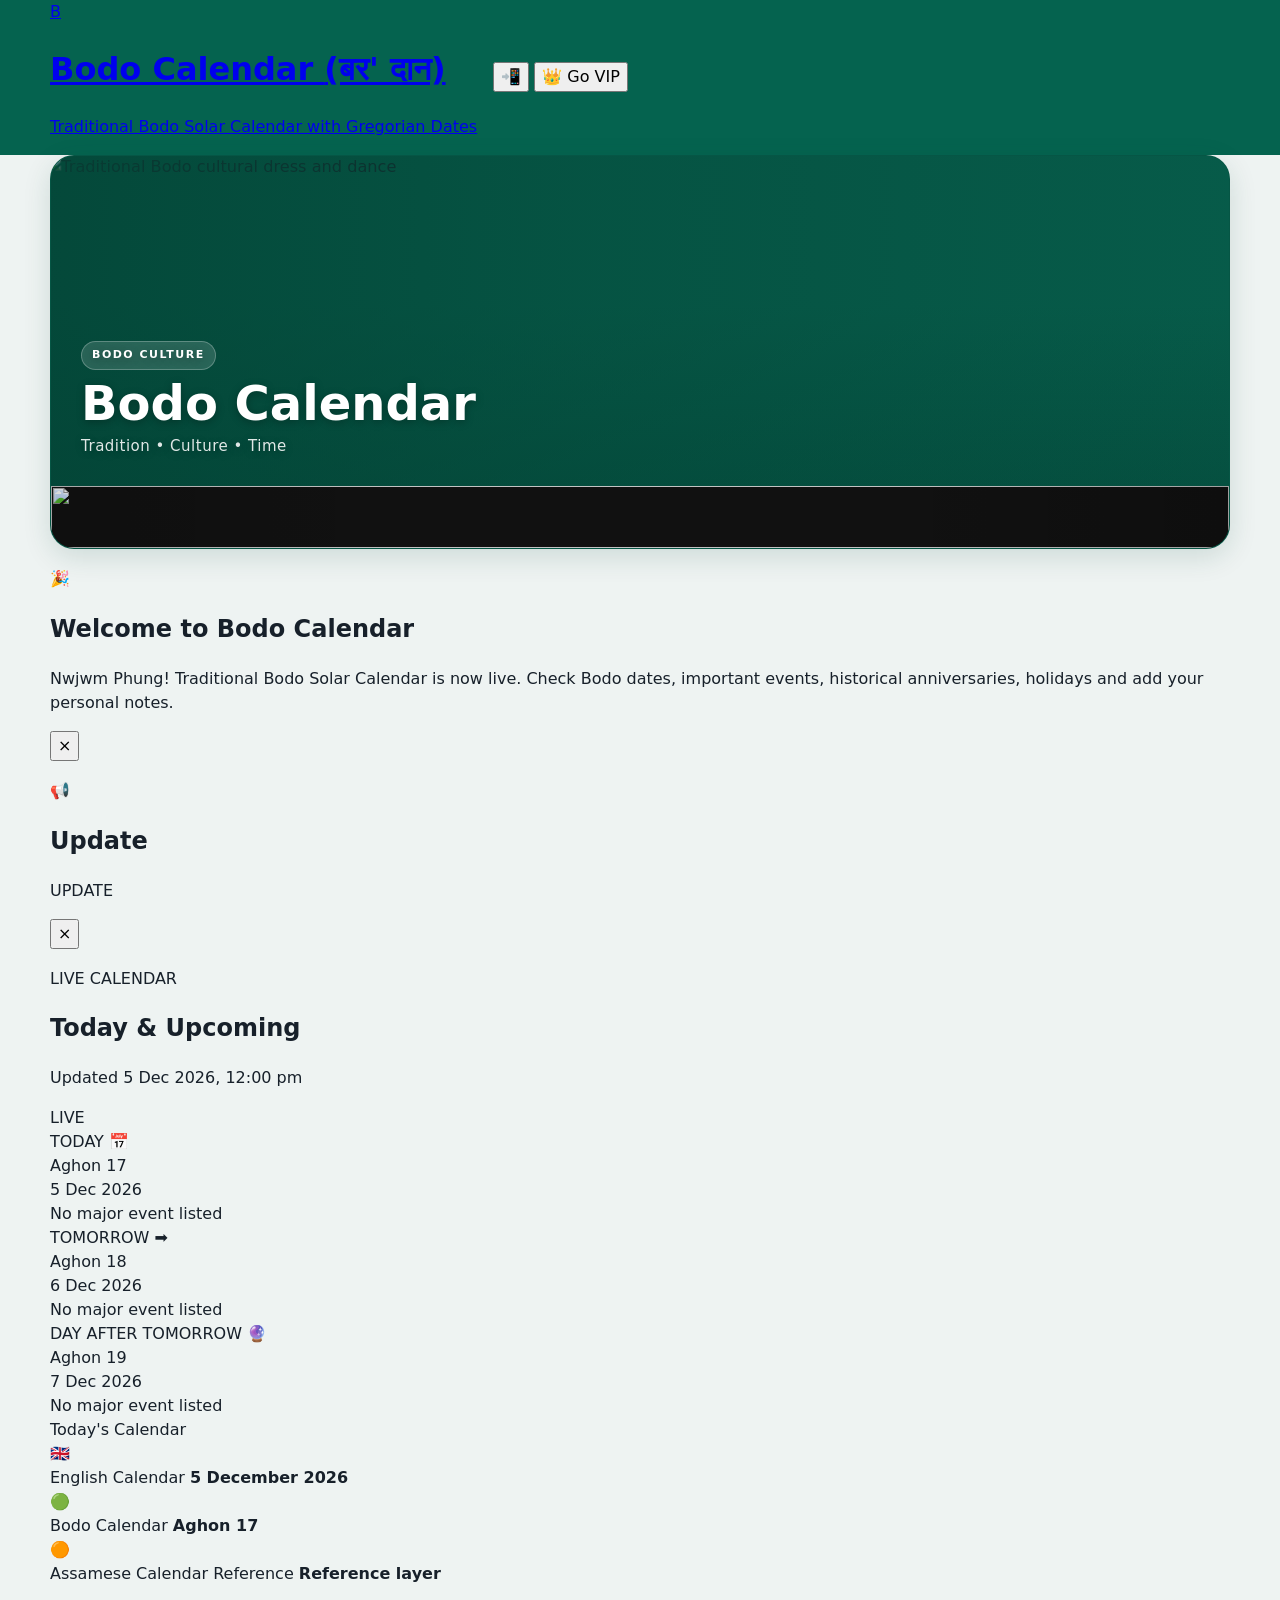
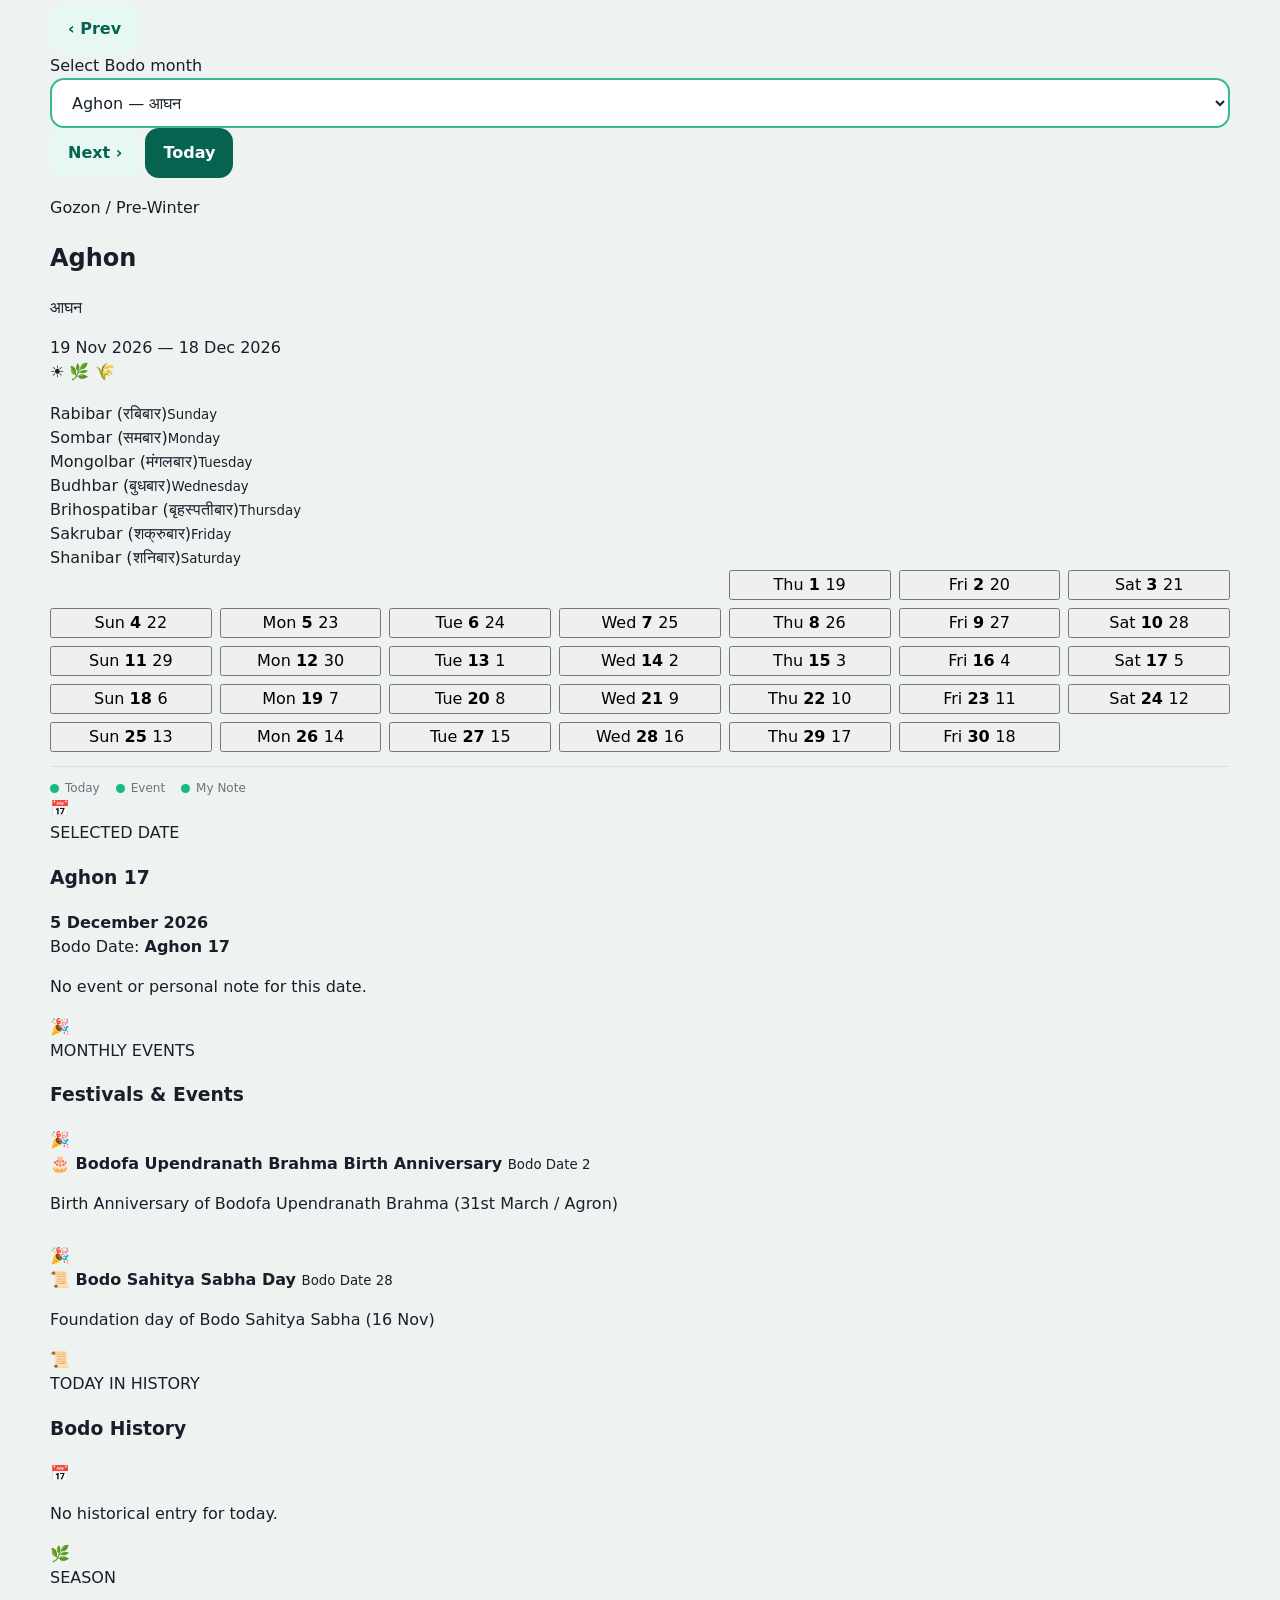
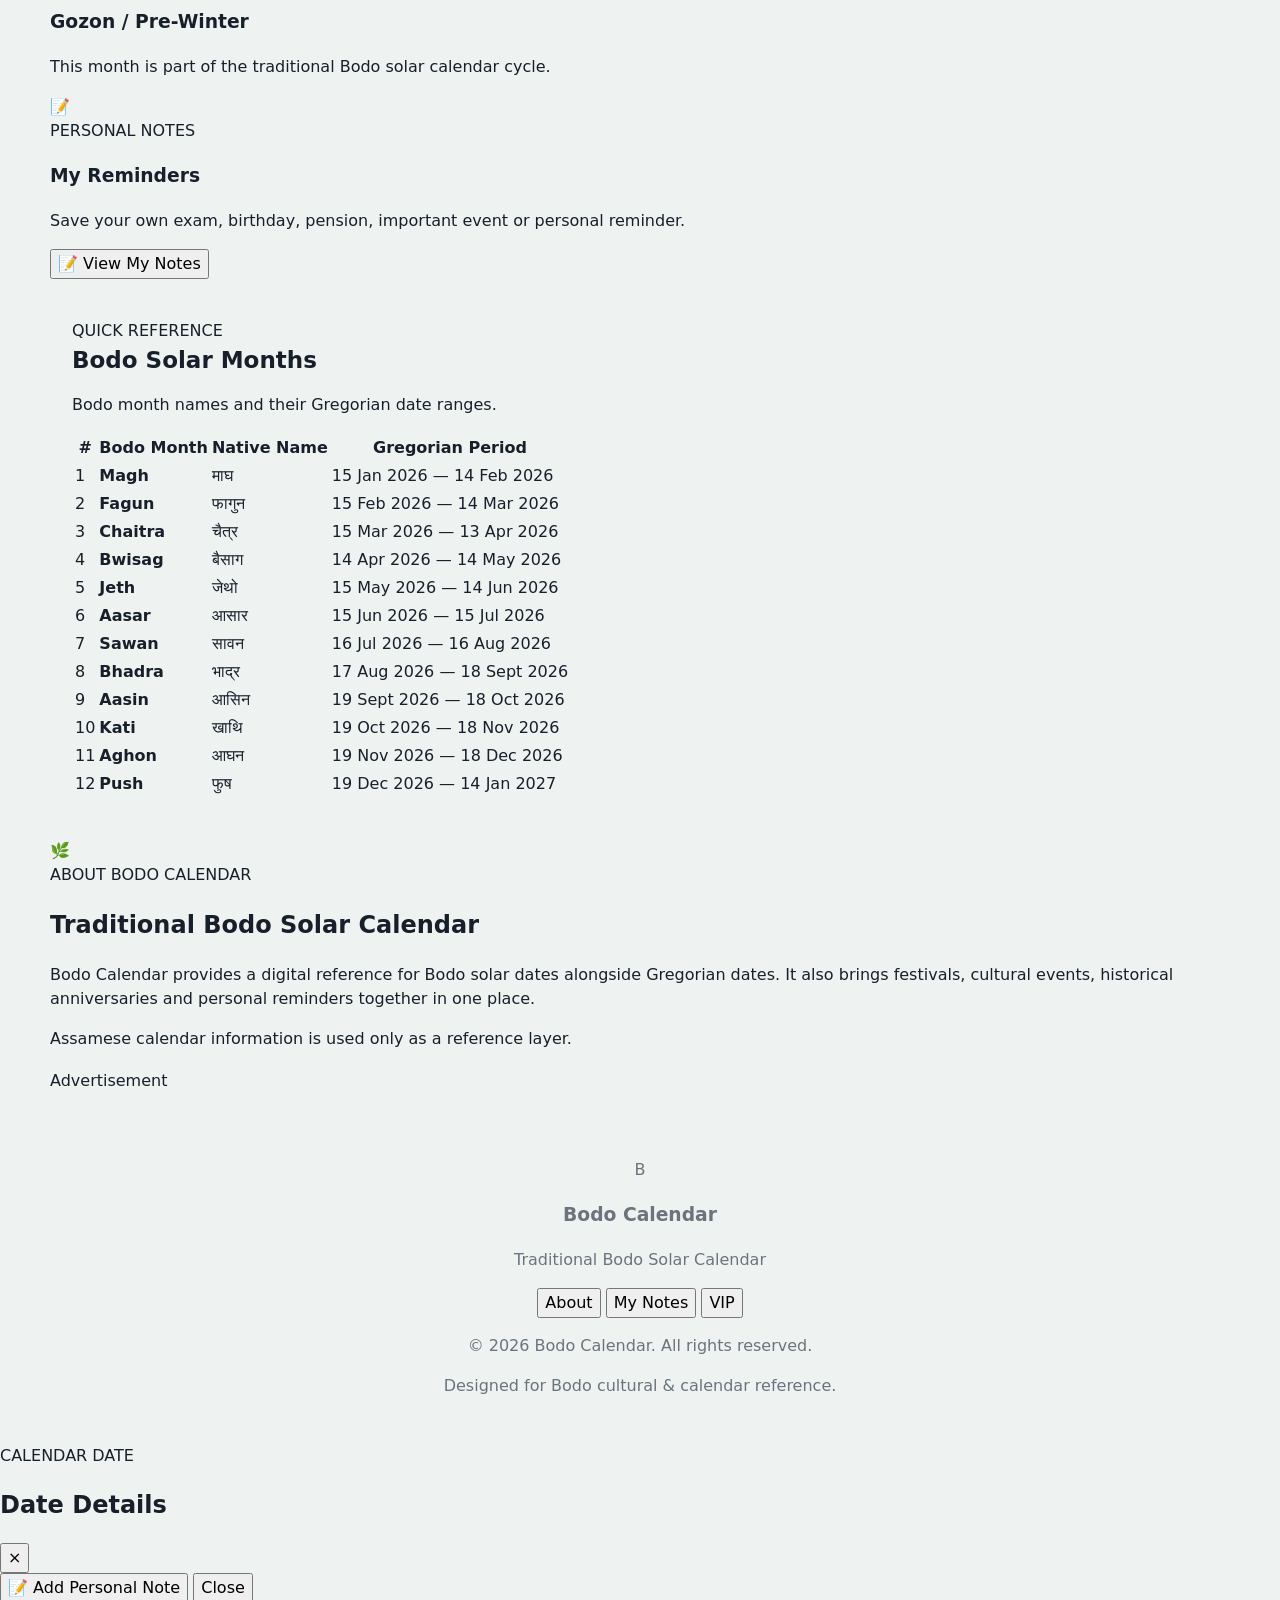
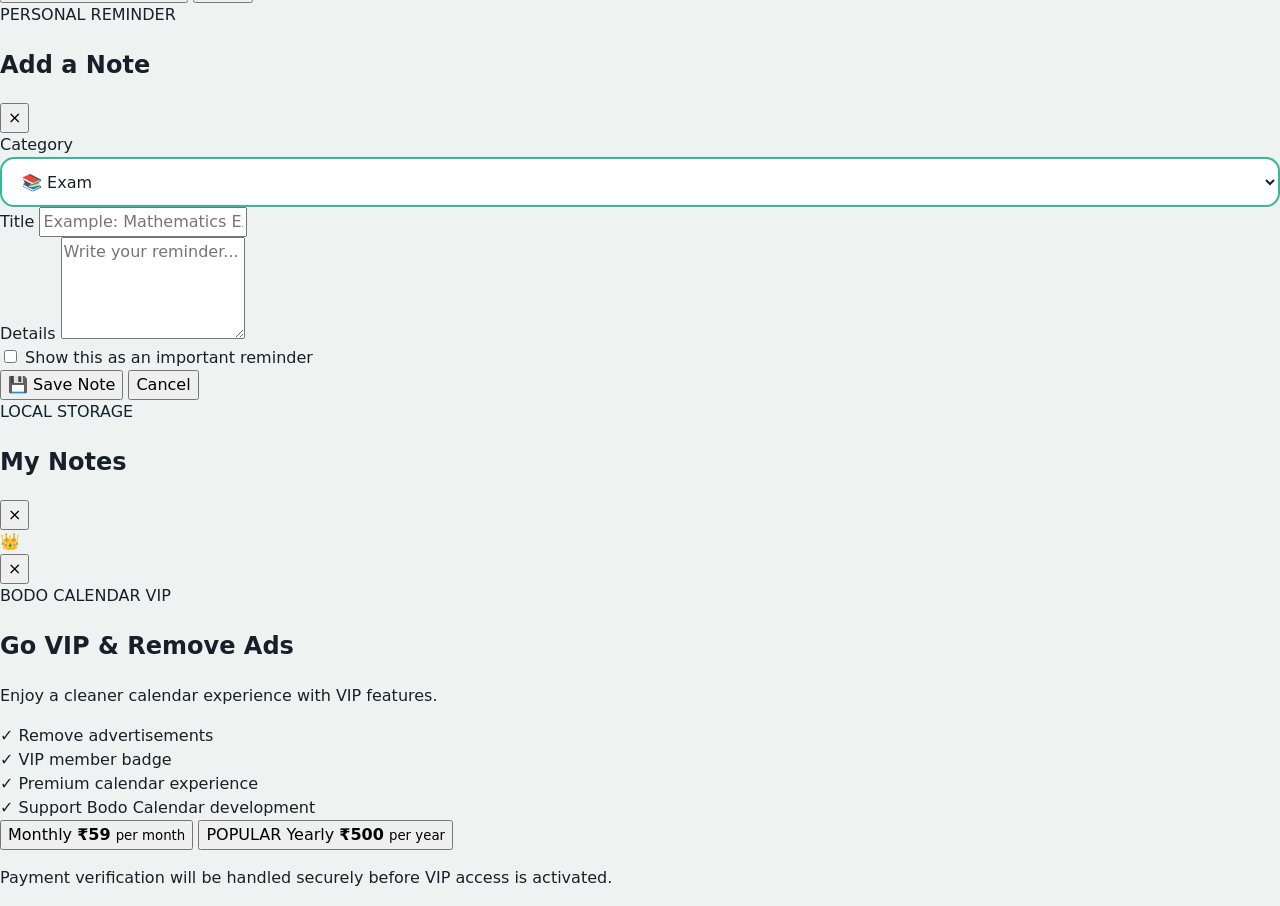
==== index.html @ 9f27360f "Update index.html" ====
<!DOCTYPE html>
<html lang="en">
<head>
  <meta charset="UTF-8">

  <meta
    name="viewport"
    content="width=device-width, initial-scale=1.0, viewport-fit=cover"
  >

  <meta
    name="description"
    content="Bodo Calendar — Traditional Bodo Solar Calendar with Gregorian dates, Bodo cultural events, historical anniversaries and personal reminders."
  >

  <meta name="theme-color" content="#075c47">
  <meta name="mobile-web-app-capable" content="yes">
  <meta name="apple-mobile-web-app-capable" content="yes">
  <meta name="apple-mobile-web-app-status-bar-style" content="default">
  <meta name="apple-mobile-web-app-title" content="Bodo Calendar">

  <title>Bodo Calendar — बर' दान</title>

  <link rel="manifest" href="./manifest.json">
  <link rel="icon" type="image/png" href="./assets/favicon.png">

  <!-- IMPORTANT: v6.2 prevents old cached CSS/JS -->
  <link rel="stylesheet" href="./css/style.css?v=6.2">

  <link rel="preconnect" href="https://fonts.googleapis.com">
  <link rel="preconnect" href="https://fonts.gstatic.com" crossorigin>

  <link
    href="https://fonts.googleapis.com/css2?family=Noto+Sans+Devanagari:wght@400;500;600;700;800&family=Nunito:wght@400;500;600;700;800;900&display=swap"
    rel="stylesheet"
  >
</head>

<body>

<div id="app" class="app-shell">

  <!-- HEADER -->
  <header class="site-header">

    <div class="header-inner">

      <a href="./" class="brand-area" aria-label="Bodo Calendar Home">

        <div class="brand-logo" aria-hidden="true">
          B
        </div>

        <div class="brand-text">
          <h1>
            Bodo Calendar
            <span class="brand-bodo">(बर' दान)</span>
          </h1>

          <p>
            Traditional Bodo Solar Calendar with Gregorian Dates
          </p>
        </div>

      </a>

      <div class="header-actions">

        <button
          type="button"
          id="installAppBtn"
          class="header-icon-btn hidden"
          aria-label="Install Bodo Calendar"
          title="Install App"
        >
          📲
        </button>

        <button
          type="button"
          id="vipButton"
          class="vip-button"
          aria-label="Open Bodo Calendar VIP"
        >
          👑 <span>Go VIP</span>
        </button>

      </div>

    </div>

  </header>


  <!-- MAIN -->
  <main class="main-container">

    <!-- =====================================================
         BODO CULTURE HERO
         ===================================================== -->

    <section class="bodo-culture-hero" aria-label="Bodo Cultural Calendar">

      <div class="bodo-hero-image">
        <img
          src="assets/bodo-women.jpg"
          alt="Traditional Bodo cultural dress and dance"
          loading="eager"
        >

        <div class="bodo-hero-overlay"></div>

        <div class="bodo-hero-content">
          <span class="bodo-hero-label">
            BODO CULTURE
          </span>

          <h2>
            Bodo Calendar
          </h2>

          <p>
            Tradition • Culture • Time
          </p>
        </div>
      </div>

      <!-- Traditional textile pattern -->
      <div class="bodo-textile-strip">
        <img
          src="assets/bodo-scarf.jpg"
          alt=""
          aria-hidden="true"
          loading="lazy"
        >
      </div>

    </section>


    <!-- WELCOME -->
    <section
      id="welcomeCard"
      class="welcome-card"
      aria-label="Welcome to Bodo Calendar"
    >

      <div class="welcome-icon">🎉</div>

      <div class="welcome-content">

        <h2>Welcome to Bodo Calendar</h2>

        <p>
          Nwjwm Phung! Traditional Bodo Solar Calendar is now live.
          Check Bodo dates, important events, historical anniversaries,
          holidays and add your personal notes.
        </p>

      </div>

      <button
        type="button"
        id="closeWelcomeBtn"
        class="close-card-btn"
        aria-label="Close welcome message"
      >
        ×
      </button>

    </section>


    <!-- NOTIFICATION -->
    <section
      id="notificationPanel"
      class="notification-panel hidden"
      aria-live="polite"
    >

      <div class="notification-icon">📢</div>

      <div class="notification-content">

        <div class="notification-heading-row">

          <h2 id="notificationTitle">
            Latest Update
          </h2>

          <span id="notificationBadge" class="notification-badge">
            UPDATE
          </span>

        </div>

        <p id="notificationMessage">
          Welcome to Bodo Calendar.
        </p>

        <small id="notificationDate"></small>

      </div>

      <button
        type="button"
        id="closeNotificationBtn"
        class="close-card-btn"
        aria-label="Close notification"
      >
        ×
      </button>

    </section>


    <!-- LIVE CALENDAR -->
    <section
      id="todayAlertBox"
      class="live-calendar-panel"
      aria-label="Live calendar status"
    >

      <div class="live-panel-header">

        <div>

          <span class="live-small-label">
            LIVE CALENDAR
          </span>

          <h2>Today &amp; Upcoming</h2>

          <p id="liveStatusUpdated">
            Automatically updated every day
          </p>

        </div>

        <div class="live-indicator">
          <span class="live-dot"></span>
          LIVE
        </div>

      </div>


      <div class="live-date-grid">

        <!-- TODAY -->
        <article
          id="todayStatusCard"
          class="live-date-card"
        >

          <div class="live-card-top">
            <span class="live-card-label">TODAY</span>
            <span class="live-card-icon">📅</span>
          </div>

          <div
            id="todayAlertText"
            class="live-date-content"
          >
            Loading...
          </div>

        </article>


        <!-- TOMORROW -->
        <article
          id="tomorrowStatusCard"
          class="live-date-card"
        >

          <div class="live-card-top">
            <span class="live-card-label">TOMORROW</span>
            <span class="live-card-icon">➡️</span>
          </div>

          <div
            id="tomorrowAlertText"
            class="live-date-content"
          >
            Loading...
          </div>

        </article>


        <!-- DAY AFTER -->
        <article
          id="dayAfterTomorrowStatusCard"
          class="live-date-card"
        >

          <div class="live-card-top">
            <span class="live-card-label">
              DAY AFTER TOMORROW
            </span>

            <span class="live-card-icon">🔮</span>
          </div>

          <div
            id="dayAfterTomorrowAlertText"
            class="live-date-content"
          >
            Loading...
          </div>

        </article>

      </div>


      <!-- CALENDAR SYSTEM STATUS -->
      <div
        id="calendarSystemStatus"
        class="calendar-system-status"
      >

        <div class="system-status-title">
          Today's Calendar
        </div>

        <div class="calendar-system-grid">

          <div class="system-card">

            <span class="system-icon">🇬🇧</span>

            <div>
              <span class="system-label">
                English Calendar
              </span>

              <strong id="englishTodayStatus">
                Loading...
              </strong>
            </div>

          </div>


          <div class="system-card">

            <span class="system-icon">🟢</span>

            <div>
              <span class="system-label">
                Bodo Calendar
              </span>

              <strong id="bodoTodayStatus">
                Loading...
              </strong>
            </div>

          </div>


          <div class="system-card">

            <span class="system-icon">🟠</span>

            <div>
              <span class="system-label">
                Assamese Calendar Reference
              </span>

              <strong id="assameseTodayStatus">
                Loading...
              </strong>
            </div>

          </div>

        </div>

      </div>

    </section>


    <!-- NAVIGATION -->
    <section
      class="calendar-navigation-card"
      aria-label="Calendar navigation"
    >

      <button
        type="button"
        id="prevMonthBtn"
        class="nav-button"
        aria-label="Previous Bodo month"
      >
        ‹ <span>Prev</span>
      </button>


      <div class="month-selector-wrapper">

        <label for="monthSelect" class="sr-only">
          Select Bodo month
        </label>

        <select
          id="monthSelect"
          class="month-selector"
          aria-label="Select Bodo month"
        ></select>

      </div>


      <button
        type="button"
        id="nextMonthBtn"
        class="nav-button"
        aria-label="Next Bodo month"
      >
        <span>Next</span> ›
      </button>


      <button
        type="button"
        id="todayBtn"
        class="today-button"
      >
        Today
      </button>

    </section>


    <!-- MONTH BANNER -->
    <section
      id="monthBanner"
      class="month-banner"
      aria-label="Selected Bodo month"
    >

      <div class="month-banner-content">

        <span
          id="monthSeasonLabel"
          class="month-season-label"
        >
          BODO SOLAR MONTH
        </span>

        <h2 id="currentMonthName">
          Aasin
        </h2>

        <p
          id="currentMonthNativeName"
          class="month-native-name"
        >
          आसिन
        </p>

        <div class="month-date-range">
          <span id="currentMonthDateRange">
            Loading...
          </span>
        </div>

      </div>

      <div
        class="month-banner-decoration"
        aria-hidden="true"
      >
        <span>☀️</span>
        <span>🌿</span>
        <span>🌾</span>
      </div>

    </section>


    <!-- CALENDAR + SIDEBAR -->
    <div class="calendar-layout">

      <!-- CALENDAR -->
      <section
        class="calendar-main-section"
        aria-label="Bodo calendar"
      >

        <div
          id="weekdayHeader"
          class="weekday-header"
        ></div>

        <div
          id="calendarGrid"
          class="calendar-grid"
          aria-label="Bodo calendar dates"
        ></div>

        <div class="calendar-legend">

          <div class="legend-item">
            <span class="legend-dot today-legend"></span>
            <span>Today</span>
          </div>

          <div class="legend-item">
            <span class="legend-dot event-legend"></span>
            <span>Event</span>
          </div>

          <div class="legend-item">
            <span class="legend-dot note-legend"></span>
            <span>My Note</span>
          </div>

        </div>

      </section>


      <!-- SIDEBAR -->
      <aside
        class="events-sidebar"
        aria-label="Events and information"
      >

        <!-- SELECTED DATE -->
        <section
          id="selectedDatePanel"
          class="sidebar-card"
        >

          <div class="sidebar-card-heading">

            <span class="sidebar-icon">📅</span>

            <div>
              <span class="sidebar-overline">
                SELECTED DATE
              </span>

              <h3 id="selectedDateTitle">
                Select a date
              </h3>
            </div>

          </div>

          <div
            id="selectedDateDetails"
            class="selected-date-details"
          >
            Tap any calendar date to see details.
          </div>

        </section>


        <!-- EVENTS -->
        <section
          id="eventsPanel"
          class="sidebar-card"
        >

          <div class="sidebar-card-heading">

            <span class="sidebar-icon">🎉</span>

            <div>
              <span class="sidebar-overline">
                MONTHLY EVENTS
              </span>

              <h3>Festivals &amp; Events</h3>
            </div>

          </div>

          <div
            id="eventsList"
            class="events-list"
          ></div>

        </section>


        <!-- HISTORY -->
        <section
          id="historyPanel"
          class="sidebar-card"
        >

          <div class="sidebar-card-heading">

            <span class="sidebar-icon">📜</span>

            <div>
              <span class="sidebar-overline">
                TODAY IN HISTORY
              </span>

              <h3>Bodo History</h3>
            </div>

          </div>

          <div
            id="historyList"
            class="history-list"
          ></div>

        </section>


        <!-- SEASON -->
        <section
          id="seasonPanel"
          class="sidebar-card"
        >

          <div class="sidebar-card-heading">

            <span class="sidebar-icon">🌿</span>

            <div>
              <span class="sidebar-overline">
                SEASON
              </span>

              <h3 id="seasonTitle">
                Current Season
              </h3>
            </div>

          </div>

          <p id="seasonDescription">
            Loading seasonal information...
          </p>

        </section>


        <!-- NOTES -->
        <section class="sidebar-card">

          <div class="sidebar-card-heading">

            <span class="sidebar-icon">📝</span>

            <div>
              <span class="sidebar-overline">
                PERSONAL NOTES
              </span>

              <h3>My Reminders</h3>
            </div>

          </div>

          <p>
            Save your own exam, birthday, pension,
            important event or personal reminder.
          </p>

          <button
            type="button"
            id="openNotesBtn"
            class="secondary-action-button"
          >
            📝 View My Notes
          </button>

        </section>

      </aside>

    </div>


    <!-- QUICK REFERENCE -->
    <section
      class="reference-section"
      aria-label="Bodo solar month reference"
    >

      <div class="section-heading">

        <span class="section-overline">
          QUICK REFERENCE
        </span>

        <h2>Bodo Solar Months</h2>

        <p>
          Bodo month names and their Gregorian date ranges.
        </p>

      </div>


      <div class="reference-table-wrapper">

        <table class="reference-table">

          <thead>
            <tr>
              <th>#</th>
              <th>Bodo Month</th>
              <th>Native Name</th>
              <th>Gregorian Period</th>
            </tr>
          </thead>

          <tbody id="monthReferenceBody"></tbody>

        </table>

      </div>

    </section>


    <!-- ABOUT -->
    <section class="about-calendar-card">

      <div class="about-icon">🌿</div>

      <div>

        <span class="section-overline">
          ABOUT BODO CALENDAR
        </span>

        <h2>Traditional Bodo Solar Calendar</h2>

        <p>
          Bodo Calendar provides a digital reference for Bodo
          solar dates alongside Gregorian dates. It also brings
          festivals, cultural events, historical anniversaries
          and personal reminders together in one place.
        </p>

        <p class="about-note">
          Assamese calendar information is used only as a
          reference layer.
        </p>

      </div>

    </section>


    <!-- AD -->
    <section
      id="adContainer"
      class="ad-container"
      aria-label="Advertisement"
    >
      <div class="ad-placeholder">
        Advertisement
      </div>
    </section>

  </main>


  <!-- FOOTER -->
  <footer class="site-footer">

    <div class="footer-inner">

      <div class="footer-brand">

        <div class="footer-logo">B</div>

        <div>
          <h3>Bodo Calendar</h3>
          <p>Traditional Bodo Solar Calendar</p>
        </div>

      </div>


      <div class="footer-links">

        <button type="button" id="footerAboutBtn">
          About
        </button>

        <button type="button" id="footerNotesBtn">
          My Notes
        </button>

        <button type="button" id="footerVipBtn">
          VIP
        </button>

      </div>


      <div class="footer-bottom">

        <p>
          © <span id="copyrightYear">2026</span>
          Bodo Calendar. All rights reserved.
        </p>

        <p>
          Designed for Bodo cultural &amp; calendar reference.
        </p>

      </div>

    </div>

  </footer>

</div>


<!-- DATE MODAL -->
<div
  id="dateModal"
  class="modal-overlay hidden"
  role="dialog"
  aria-modal="true"
  aria-labelledby="dateModalTitle"
>

  <div class="modal-box">

    <div class="modal-header">

      <div>
        <span class="modal-overline">
          CALENDAR DATE
        </span>

        <h2 id="dateModalTitle">
          Date Details
        </h2>
      </div>

      <button
        type="button"
        id="closeDateModalBtn"
        class="modal-close-btn"
        aria-label="Close date details"
      >
        ×
      </button>

    </div>

    <div
      id="dateModalBody"
      class="modal-body"
    ></div>

    <div class="modal-actions">

      <button
        type="button"
        id="addNoteFromDateBtn"
        class="primary-action-button"
      >
        📝 Add Personal Note
      </button>

      <button
        type="button"
        id="closeDateModalBottomBtn"
        class="secondary-action-button"
      >
        Close
      </button>

    </div>

  </div>

</div>


<!-- NOTE MODAL -->
<div
  id="noteModal"
  class="modal-overlay hidden"
  role="dialog"
  aria-modal="true"
  aria-labelledby="noteModalTitle"
>

  <div class="modal-box note-modal-box">

    <div class="modal-header">

      <div>
        <span class="modal-overline">
          PERSONAL REMINDER
        </span>

        <h2 id="noteModalTitle">
          Add a Note
        </h2>
      </div>

      <button
        type="button"
        id="closeNoteModalBtn"
        class="modal-close-btn"
      >
        ×
      </button>

    </div>


    <form id="noteForm" class="note-form">

      <input
        type="hidden"
        id="noteDate"
        name="date"
      >

      <div class="form-group">

        <label for="noteCategory">
          Category
        </label>

        <select
          id="noteCategory"
          name="category"
          required
        >
          <option value="Exam">📚 Exam</option>
          <option value="Birthday">🎂 Birthday</option>
          <option value="Pension">💰 Pension</option>
          <option value="Important Event">⭐ Important Event</option>
          <option value="Other">📝 Other</option>
        </select>

      </div>


      <div class="form-group">

        <label for="noteTitle">
          Title
        </label>

        <input
          type="text"
          id="noteTitle"
          name="title"
          placeholder="Example: Mathematics Exam"
          maxlength="100"
          autocomplete="off"
          required
        >

      </div>


      <div class="form-group">

        <label for="noteDescription">
          Details
        </label>

        <textarea
          id="noteDescription"
          name="description"
          rows="4"
          placeholder="Write your reminder..."
          maxlength="500"
        ></textarea>

      </div>


      <div class="form-group checkbox-group">

        <label>
          <input
            type="checkbox"
            id="noteReminder"
            name="reminder"
          >

          <span>
            Show this as an important reminder
          </span>
        </label>

      </div>


      <div class="modal-actions">

        <button
          type="submit"
          class="primary-action-button"
        >
          💾 Save Note
        </button>

        <button
          type="button"
          id="cancelNoteBtn"
          class="secondary-action-button"
        >
          Cancel
        </button>

      </div>

    </form>

  </div>

</div>


<!-- NOTES LIST -->
<div
  id="notesListModal"
  class="modal-overlay hidden"
  role="dialog"
  aria-modal="true"
  aria-labelledby="notesListModalTitle"
>

  <div class="modal-box large-modal-box">

    <div class="modal-header">

      <div>
        <span class="modal-overline">
          LOCAL STORAGE
        </span>

        <h2 id="notesListModalTitle">
          My Notes
        </h2>
      </div>

      <button
        type="button"
        id="closeNotesListBtn"
        class="modal-close-btn"
      >
        ×
      </button>

    </div>

    <div
      id="notesListContainer"
      class="notes-list-container"
    ></div>

  </div>

</div>


<!-- VIP -->
<div
  id="vipModal"
  class="modal-overlay hidden"
  role="dialog"
  aria-modal="true"
  aria-labelledby="vipModalTitle"
>

  <div class="modal-box vip-modal-box">

    <div class="vip-modal-top">

      <div class="vip-crown">👑</div>

      <button
        type="button"
        id="closeVipModalBtn"
        class="modal-close-btn"
        aria-label="Close VIP"
      >
        ×
      </button>

    </div>

    <span class="modal-overline">
      BODO CALENDAR VIP
    </span>

    <h2 id="vipModalTitle">
      Go VIP &amp; Remove Ads
    </h2>

    <p class="vip-description">
      Enjoy a cleaner calendar experience with VIP features.
    </p>

    <div class="vip-benefits">
      <div>✓ Remove advertisements</div>
      <div>✓ VIP member badge</div>
      <div>✓ Premium calendar experience</div>
      <div>✓ Support Bodo Calendar development</div>
    </div>

    <div class="vip-plans">

      <button
        type="button"
        class="vip-plan"
        data-vip-plan="monthly"
      >
        <span class="vip-plan-name">Monthly</span>
        <strong>₹59</strong>
        <small>per month</small>
      </button>

      <button
        type="button"
        class="vip-plan vip-plan-featured"
        data-vip-plan="yearly"
      >
        <span class="vip-plan-tag">POPULAR</span>
        <span class="vip-plan-name">Yearly</span>
        <strong>₹500</strong>
        <small>per year</small>
      </button>

    </div>

    <p class="payment-note">
      Payment verification will be handled securely before VIP
      access is activated.
    </p>

  </div>

</div>


<!-- TOAST -->
<div
  id="toastContainer"
  class="toast-container"
  aria-live="polite"
  aria-atomic="true"
></div>


<!-- LOADING -->
<div
  id="loadingScreen"
  class="loading-screen"
  aria-live="polite"
>

  <div class="loading-content">

    <div class="loading-logo">B</div>

    <h2>Bodo Calendar</h2>

    <p>Loading calendar...</p>

    <div class="loading-spinner"></div>

  </div>

</div>


<!-- JAVASCRIPT -->
<script src="./js/calendar-data.js?v=6.2"></script>
<script src="./js/events.js?v=6.2"></script>
<script src="./js/notes.js?v=6.2"></script>
<script src="./js/vip.js?v=6.2"></script>
<script src="./js/app.js?v=6.2"></script>

</body>
</html>
---- css/style.css ----
/* =========================================================
   BODO CALENDAR — RESPONSIVE DESIGN
   Desktop + Tablet + Android Mobile
   ========================================================= */

:root {
  --primary: #05634f;
  --primary-dark: #045542;
  --primary-light: #e7f7f2;
  --accent: #16b889;

  --bg: #eef3f2;
  --surface: #ffffff;
  --surface-soft: #f7f9fa;

  --text: #17202a;
  --text-soft: #69747d;
  --border: #d8e1df;

  --today: #dff8ef;
  --selected: #e5f8f2;

  --event: #099b73;
  --note: #f1a719;

  --radius-lg: 22px;
  --radius-md: 16px;
  --radius-sm: 12px;

  --shadow: 0 5px 20px rgba(14, 48, 42, 0.07);

  --max-width: 1180px;
}

/* =========================================================
   RESET
   ========================================================= */

*,
*::before,
*::after {
  box-sizing: border-box;
}

html {
  width: 100%;
  min-height: 100%;
  scroll-behavior: smooth;
  -webkit-text-size-adjust: 100%;
}

body {
  margin: 0;
  width: 100%;
  min-width: 0;
  min-height: 100vh;

  background: var(--bg);
  color: var(--text);

  font-family:
    Inter,
    system-ui,
    -apple-system,
    BlinkMacSystemFont,
    "Segoe UI",
    sans-serif;

  font-size: 16px;
  line-height: 1.5;

  overflow-x: hidden;

  -webkit-font-smoothing: antialiased;
  text-rendering: optimizeLegibility;
}

button,
select,
input,
textarea {
  font: inherit;
}

button {
  -webkit-tap-highlight-color: transparent;
}

img {
  max-width: 100%;
  height: auto;
  display: block;
}

/* =========================================================
   MAIN APP
   ========================================================= */

#app,
.app,
.site,
.page {
  width: 100%;
  min-width: 0;
}

.container,
main,
.main-content {
  width: min(100% - 32px, var(--max-width));
  margin-left: auto;
  margin-right: auto;
}

/* =========================================================
   HEADER
   ========================================================= */

.site-header,
header {
  width: 100%;
  background: var(--primary);
  color: white;
}

.header-inner,
.header-container {
  width: min(100% - 32px, var(--max-width));
  min-height: 92px;

  margin: 0 auto;

  display: flex;
  align-items: center;
  gap: 16px;
}

.logo,
.logo-box,
.brand-icon {
  flex: 0 0 auto;

  width: 56px;
  height: 56px;

  border-radius: 17px;

  display: flex;
  align-items: center;
  justify-content: center;

  background: linear-gradient(
    135deg,
    #20d99e,
    #16b985
  );

  color: white;
  font-size: 30px;
  font-weight: 800;

  box-shadow: 0 5px 15px rgba(0, 0, 0, 0.12);
}

.brand,
.brand-text {
  min-width: 0;
}

.brand h1,
.site-title {
  margin: 0;

  color: white;

  font-size: clamp(20px, 2.2vw, 28px);
  font-weight: 800;

  line-height: 1.15;
}

.brand p,
.site-subtitle {
  margin: 5px 0 0;

  color: rgba(255, 255, 255, 0.76);

  font-size: 12px;
  line-height: 1.3;
}

/* =========================================================
   SECTION SPACING
   ========================================================= */

section,
.card,
.panel {
  min-width: 0;
}

main > *,
.main-content > *,
.container > * {
  margin-top: 18px;
}

main > *:first-child,
.main-content > *:first-child {
  margin-top: 0;
}

/* =========================================================
   COMMON CARD
   ========================================================= */

.card,
.calendar-card,
.content-card,
.selected-date-card,
.events-card,
.history-card,
.notes-card,
.reference-card,
.today-card {
  background: var(--surface);

  border: 1px solid var(--border);

  border-radius: var(--radius-lg);

  box-shadow: var(--shadow);

  min-width: 0;
}

/* =========================================================
   WELCOME / UPDATE
   ========================================================= */

.welcome-banner,
.update-banner {
  border-radius: var(--radius-lg);
  padding: 24px;

  min-width: 0;
}

.welcome-banner {
  background:
    radial-gradient(
      circle at 90% 20%,
      rgba(255,255,255,.12),
      transparent 28%
    ),
    var(--primary);

  color: white;
}

.welcome-banner h2,
.welcome-banner h3 {
  margin: 0;
  font-size: clamp(21px, 3vw, 30px);
}

.welcome-banner p {
  margin: 8px 0 0;
  color: rgba(255,255,255,.78);
}

.update-banner {
  background: #effcf7;
  border-color: #a8e7d3;
}

/* =========================================================
   CALENDAR NAVIGATION
   ========================================================= */

.calendar-controls,
.calendar-navigation,
.month-controls {
  width: 100%;

  display: grid;
  grid-template-columns: auto minmax(180px, 1fr) auto;
  gap: 10px;

  align-items: center;

  padding: 12px;

  background: white;

  border: 1px solid var(--border);
  border-radius: var(--radius-lg);

  box-shadow: var(--shadow);
}

.calendar-controls button,
.calendar-navigation button,
.month-controls button,
#prevMonthBtn,
#nextMonthBtn,
#todayBtn {
  min-height: 50px;

  padding: 10px 18px;

  border: 0;
  border-radius: 14px;

  background: var(--primary-light);
  color: var(--primary);

  font-weight: 800;

  cursor: pointer;

  transition:
    transform .15s ease,
    background .15s ease;
}

.calendar-controls button:hover,
.calendar-navigation button:hover,
.month-controls button:hover,
#prevMonthBtn:hover,
#nextMonthBtn:hover,
#todayBtn:hover {
  background: #d6f1e9;
}

.calendar-controls button:active,
.calendar-navigation button:active,
.month-controls button:active {
  transform: scale(.98);
}

#todayBtn {
  grid-column: 1 / -1;

  background: var(--primary);
  color: white;
}

#bodoMonthSelect,
.bodo-month-select,
select {
  width: 100%;
  min-width: 0;

  min-height: 50px;

  padding: 0 16px;

  border: 2px solid #36b998;
  border-radius: 14px;

  background: white;
  color: var(--text);

  font-size: 16px;

  outline: none;
}

/* =========================================================
   TODAY / UPCOMING
   ========================================================= */

.today-upcoming,
.today-section {
  padding: 20px;
}

.today-upcoming h2,
.today-section h2 {
  margin: 0;

  font-size: clamp(24px, 4vw, 32px);
}

.today-grid,
.upcoming-grid {
  display: grid;

  grid-template-columns:
    repeat(3, minmax(0, 1fr));

  gap: 14px;

  margin-top: 18px;
}

.today-item,
.upcoming-item,
.date-preview {
  min-width: 0;

  padding: 18px;

  border: 1px solid var(--border);
  border-radius: 17px;

  background: var(--surface-soft);
}

.today-item h3,
.upcoming-item h3 {
  margin: 10px 0 3px;

  font-size: 19px;
}

.today-item p,
.upcoming-item p {
  margin: 0;

  color: var(--text-soft);
}

/* =========================================================
   BODO MONTH HERO
   ========================================================= */

.month-hero,
.current-month-card {
  position: relative;

  overflow: hidden;

  min-height: 190px;

  padding: 30px;

  border-radius: 24px;

  background:
    radial-gradient(
      circle at 92% 15%,
      rgba(255,255,255,.10),
      transparent 25%
    ),
    linear-gradient(
      135deg,
      #08725b,
      #05634f
    );

  color: white;
}

.month-hero h1,
.current-month-card h1 {
  margin: 8px 0;

  font-size: clamp(32px, 5vw, 48px);
  line-height: 1.05;
}

.month-hero .native-name,
.current-month-card .native-name {
  font-size: 22px;
  opacity: .9;
}

.month-hero .month-range,
.current-month-card .month-range {
  margin-top: 22px;

  color: rgba(255,255,255,.82);
}

/* =========================================================
   WEEK HEADER
   ========================================================= */

.week-header,
.weekdays,
.calendar-weekdays {
  display: grid;

  grid-template-columns:
    repeat(7, minmax(0, 1fr));

  gap: 6px;

  margin-bottom: 8px;
}

.week-header > *,
.weekdays > *,
.calendar-weekdays > * {
  min-width: 0;

  padding: 8px 3px;

  border-radius: 12px;

  background: #f1f6f5;

  text-align: center;

  font-size: 11px;
  font-weight: 800;

  overflow: hidden;
}

/* =========================================================
   MONTH CALENDAR GRID
   ========================================================= */

.month-grid,
.calendar-grid {
  width: 100%;

  display: grid;

  grid-template-columns:
    repeat(7, minmax(0, 1fr));

  gap: 8px;

  min-width: 0;
}

/* Empty calendar cells */

.calendar-empty,
.empty-day,
.calendar-day.empty {
  min-height: 92px;
  visibility: hidden;
}

/* Calendar day */

.calendar-day,
.day-cell {
  position: relative;

  min-width: 0;
  min-height: 92px;

  padding: 10px 8px;

  border: 1px solid var(--border);
  border-radius: 14px;

  background: white;

  cursor: pointer;

  transition:
    border-color .15s ease,
    background .15s ease,
    transform .15s ease;
}

.calendar-day:hover,
.day-cell:hover {
  border-color: #4bc3a5;
  background: #f4fcf9;
}

.calendar-day:active,
.day-cell:active {
  transform: scale(.98);
}

/* English weekday */

.calendar-day .weekday,
.day-cell .weekday,
.calendar-day .day-weekday {
  display: block;

  color: var(--text-soft);

  font-size: 10px;
  line-height: 1.2;

  white-space: nowrap;
  overflow: hidden;
  text-overflow: ellipsis;
}

/* Gregorian number */

.calendar-day .gregorian,
.day-cell .gregorian,
.calendar-day .day-number,
.day-cell .day-number {
  display: block;

  margin-top: 5px;

  color: var(--primary);

  font-size: 22px;
  line-height: 1;

  font-weight: 800;
}

/* Bodo number */

.calendar-day .bodo-date,
.day-cell .bodo-date,
.calendar-day .bodo-day {
  display: block;

  margin-top: 7px;

  color: var(--text-soft);

  font-size: 11px;
}

/* Selected */

.calendar-day.selected,
.day-cell.selected,
.calendar-day.is-selected,
.day-cell.is-selected {
  border: 2px solid #25b996;

  background: var(--selected);

  box-shadow:
    0 0 0 2px rgba(37,185,150,.08);
}

/* Today */

.calendar-day.today,
.day-cell.today,
.calendar-day.is-today,
.day-cell.is-today {
  background: var(--today);
}

/* Event dot */

.event-dot,
.calendar-day.has-event::after,
.day-cell.has-event::after {
  content: "";

  position: absolute;

  right: 8px;
  bottom: 8px;

  width: 8px;
  height: 8px;

  border-radius: 50%;

  background: var(--event);
}

/* Note dot */

.note-dot {
  background: var(--note);
}

/* =========================================================
   CALENDAR LEGEND
   ========================================================= */

.calendar-legend,
.legend {
  display: flex;

  flex-wrap: wrap;

  gap: 16px;

  margin-top: 14px;
  padding-top: 12px;

  border-top: 1px solid var(--border);

  color: var(--text-soft);

  font-size: 12px;
}

.legend-item {
  display: inline-flex;

  align-items: center;

  gap: 6px;
}

.legend-dot {
  width: 9px;
  height: 9px;

  border-radius: 50%;

  background: var(--accent);
}

/* =========================================================
   SELECTED DATE
   ========================================================= */

.selected-date,
.selected-date-card {
  padding: 24px;
}

.selected-date h2,
.selected-date-card h2 {
  margin: 4px 0 8px;

  font-size: clamp(22px, 4vw, 28px);
}

.selected-date p,
.selected-date-card p {
  margin: 6px 0;

  color: var(--text-soft);
}

/* =========================================================
   EVENTS / HISTORY / NOTES
   ========================================================= */

.monthly-events,
.events-section,
.history-section,
.notes-section,
.reference-section {
  padding: 22px;
}

.monthly-events h2,
.events-section h2,
.history-section h2,
.notes-section h2,
.reference-section h2 {
  margin: 0;

  font-size: 23px;
}

.event-list,
.events-list,
.history-list,
.notes-list {
  display: grid;

  gap: 12px;

  margin-top: 15px;
}

.event-item,
.history-item,
.note-item {
  padding: 15px;

  border: 1px solid var(--border);
  border-radius: 14px;

  background: var(--surface-soft);
}

/* =========================================================
   FOOTER
   ========================================================= */

footer {
  width: 100%;

  margin-top: 35px;
  padding: 30px 16px;

  text-align: center;

  color: var(--text-soft);
}

/* =========================================================
   TABLET
   ========================================================= */

@media (max-width: 900px) {

  .container,
  main,
  .main-content {
    width: min(100% - 24px, 760px);
  }

  .header-inner,
  .header-container {
    width: calc(100% - 24px);
  }

  .today-grid,
  .upcoming-grid {
    grid-template-columns:
      repeat(2, minmax(0, 1fr));
  }

  .month-hero,
  .current-month-card {
    min-height: 175px;
  }

  .calendar-day,
  .day-cell {
    min-height: 82px;
  }
}

/* =========================================================
   MOBILE — 600px
   ========================================================= */

@media (max-width: 600px) {

  body {
    font-size: 15px;
  }

  .container,
  main,
  .main-content {
    width: calc(100% - 16px);
  }

  .header-inner,
  .header-container {
    width: calc(100% - 16px);

    min-height: 76px;

    gap: 10px;
  }

  .logo,
  .logo-box,
  .brand-icon {
    width: 48px;
    height: 48px;

    border-radius: 14px;

    font-size: 25px;
  }

  .brand h1,
  .site-title {
    font-size: 20px;
  }

  .brand p,
  .site-subtitle {
    margin-top: 3px;

    font-size: 10px;
  }

  /* -------------------------------------------------------
     GENERAL CARDS
     ------------------------------------------------------- */

  .card,
  .calendar-card,
  .content-card,
  .selected-date-card,
  .events-card,
  .history-card,
  .notes-card,
  .reference-card,
  .today-card {
    border-radius: 18px;
  }

  main > *,
  .main-content > *,
  .container > * {
    margin-top: 12px;
  }

  /* -------------------------------------------------------
     WELCOME
     ------------------------------------------------------- */

  .welcome-banner,
  .update-banner {
    padding: 18px;
    border-radius: 18px;
  }

  .welcome-banner h2 {
    font-size: 21px;
  }

  .welcome-banner p {
    font-size: 13px;
  }

  /* -------------------------------------------------------
     NAVIGATION
     ------------------------------------------------------- */

  .calendar-controls,
  .calendar-navigation,
  .month-controls {
    grid-template-columns:
      1fr 1fr;

    gap: 8px;

    padding: 9px;

    border-radius: 18px;
  }

  #bodoMonthSelect,
  .bodo-month-select,
  select {
    grid-column: 1 / -1;

    grid-row: 1;

    min-height: 48px;

    font-size: 15px;
  }

  #prevMonthBtn,
  #nextMonthBtn {
    min-height: 45px;

    padding: 8px 10px;

    font-size: 14px;
  }

  #todayBtn {
    grid-column: 1 / -1;

    min-height: 45px;

    font-size: 15px;
  }

  /* -------------------------------------------------------
     TODAY / UPCOMING
     ------------------------------------------------------- */

  .today-upcoming,
  .today-section {
    padding: 15px;
  }

  .today-upcoming h2,
  .today-section h2 {
    font-size: 24px;
  }

  .today-grid,
  .upcoming-grid {
    grid-template-columns: 1fr;

    gap: 9px;

    margin-top: 12px;
  }

  .today-item,
  .upcoming-item,
  .date-preview {
    padding: 14px;

    border-radius: 14px;
  }

  .today-item h3,
  .upcoming-item h3 {
    font-size: 17px;
  }

  /* -------------------------------------------------------
     MONTH HERO
     ------------------------------------------------------- */

  .month-hero,
  .current-month-card {
    min-height: 155px;

    padding: 21px;

    border-radius: 20px;
  }

  .month-hero h1,
  .current-month-card h1 {
    margin: 6px 0;

    font-size: 32px;
  }

  .month-hero .native-name,
  .current-month-card .native-name {
    font-size: 18px;
  }

  .month-hero .month-range,
  .current-month-card .month-range {
    margin-top: 16px;

    font-size: 13px;
  }

  /* -------------------------------------------------------
     WEEKDAYS
     ------------------------------------------------------- */

  .week-header,
  .weekdays,
  .calendar-weekdays {
    gap: 4px;

    margin-bottom: 5px;
  }

  .week-header > *,
  .weekdays > *,
  .calendar-weekdays > * {
    padding: 6px 2px;

    border-radius: 9px;

    font-size: 9px;

    line-height: 1.1;
  }

  /* -------------------------------------------------------
     CALENDAR
     ------------------------------------------------------- */

  .month-grid,
  .calendar-grid {
    gap: 5px;
  }

  .calendar-empty,
  .empty-day,
  .calendar-day.empty {
    min-height: 68px;
  }

  .calendar-day,
  .day-cell {
    min-height: 68px;

    padding: 7px 4px;

    border-radius: 11px;
  }

  .calendar-day .weekday,
  .day-cell .weekday,
  .calendar-day .day-weekday {
    font-size: 8px;

    line-height: 1;

    text-align: center;
  }

  .calendar-day .gregorian,
  .day-cell .gregorian,
  .calendar-day .day-number,
  .day-cell .day-number {
    margin-top: 5px;

    font-size: 19px;

    text-align: center;
  }

  .calendar-day .bodo-date,
  .day-cell .bodo-date,
  .calendar-day .bodo-day {
    margin-top: 5px;

    font-size: 9px;

    text-align: center;
  }

  .event-dot,
  .calendar-day.has-event::after,
  .day-cell.has-event::after {
    right: 5px;
    bottom: 5px;

    width: 6px;
    height: 6px;
  }

  /* -------------------------------------------------------
     LEGEND
     ------------------------------------------------------- */

  .calendar-legend,
  .legend {
    gap: 10px;

    margin-top: 10px;
    padding-top: 9px;

    font-size: 10px;
  }

  /* -------------------------------------------------------
     SELECTED DATE
     ------------------------------------------------------- */

  .selected-date,
  .selected-date-card {
    padding: 17px;
  }

  .selected-date h2,
  .selected-date-card h2 {
    font-size: 22px;
  }

  .selected-date p,
  .selected-date-card p {
    font-size: 14px;
  }

  /* -------------------------------------------------------
     EVENTS
     ------------------------------------------------------- */

  .monthly-events,
  .events-section,
  .history-section,
  .notes-section,
  .reference-section {
    padding: 17px;
  }

  .monthly-events h2,
  .events-section h2,
  .history-section h2,
  .notes-section h2,
  .reference-section h2 {
    font-size: 20px;
  }
}

/* =========================================================
   SMALL PHONES — 430px
   ========================================================= */

@media (max-width: 430px) {

  .container,
  main,
  .main-content {
    width: calc(100% - 12px);
  }

  .header-inner,
  .header-container {
    width: calc(100% - 12px);
  }

  .logo,
  .logo-box,
  .brand-icon {
    width: 44px;
    height: 44px;

    border-radius: 13px;

    font-size: 23px;
  }

  .brand h1,
  .site-title {
    font-size: 18px;
  }

  .brand p,
  .site-subtitle {
    font-size: 9px;
  }

  .month-hero,
  .current-month-card {
    min-height: 145px;

    padding: 18px;
  }

  .month-hero h1,
  .current-month-card h1 {
    font-size: 29px;
  }

  .month-hero .native-name,
  .current-month-card .native-name {
    font-size: 17px;
  }

  .month-hero .month-range,
  .current-month-card .month-range {
    font-size: 11px;
  }

  .week-header,
  .weekdays,
  .calendar-weekdays,
  .month-grid,
  .calendar-grid {
    gap: 3px;
  }

  .calendar-day,
  .day-cell {
    min-height: 63px;

    padding: 6px 2px;

    border-radius: 9px;
  }

  .calendar-day .weekday,
  .day-cell .weekday,
  .calendar-day .day-weekday {
    font-size: 7px;
  }

  .calendar-day .gregorian,
  .day-cell .gregorian,
  .calendar-day .day-number,
  .day-cell .day-number {
    font-size: 17px;
  }

  .calendar-day .bodo-date,
  .day-cell .bodo-date,
  .calendar-day .bodo-day {
    font-size: 8px;
  }

  .calendar-day.selected,
  .day-cell.selected,
  .calendar-day.is-selected,
  .day-cell.is-selected {
    border-width: 2px;
  }
}

/* =========================================================
   VERY SMALL PHONES — 360px
   ========================================================= */

@media (max-width: 360px) {

  .container,
  main,
  .main-content {
    width: calc(100% - 8px);
  }

  .header-inner,
  .header-container {
    width: calc(100% - 8px);
  }

  .calendar-controls,
  .calendar-navigation,
  .month-controls {
    padding: 7px;
  }

  .calendar-day,
  .day-cell {
    min-height: 58px;

    padding: 5px 1px;
  }

  .calendar-day .weekday,
  .day-cell .weekday,
  .calendar-day .day-weekday {
    font-size: 6.5px;
  }

  .calendar-day .gregorian,
  .day-cell .gregorian,
  .calendar-day .day-number,
  .day-cell .day-number {
    font-size: 16px;
  }

  .calendar-day .bodo-date,
  .day-cell .bodo-date,
  .calendar-day .bodo-day {
    font-size: 7px;
  }
}

/* =========================================================
   TOUCH DEVICES
   ========================================================= */

@media (hover: none) and (pointer: coarse) {

  button,
  select,
  .calendar-day,
  .day-cell {
    touch-action: manipulation;
  }

  .calendar-day,
  .day-cell {
    cursor: pointer;
  }
}

/* =========================================================
   LANDSCAPE MOBILE
   ========================================================= */

@media (max-width: 900px) and (orientation: landscape) {

  .header-inner,
  .header-container {
    min-height: 68px;
  }

  .month-hero,
  .current-month-card {
    min-height: 135px;
  }

  .calendar-day,
  .day-cell {
    min-height: 68px;
  }
}

/* =========================================================
   SAFE AREA — ANDROID / IOS
   ========================================================= */

@supports (padding: env(safe-area-inset-bottom)) {

  body {
    padding-bottom: env(safe-area-inset-bottom);
  }

  footer {
    padding-bottom:
      calc(30px + env(safe-area-inset-bottom));
  }
}

/* =========================================================
   ACCESSIBILITY
   ========================================================= */

button:focus-visible,
select:focus-visible,
input:focus-visible,
textarea:focus-visible,
.calendar-day:focus-visible,
.day-cell:focus-visible {
  outline: 3px solid rgba(22,184,137,.35);
  outline-offset: 2px;
}

/* =========================================================
   REDUCE MOTION
   ========================================================= */

@media (prefers-reduced-motion: reduce) {

  *,
  *::before,
  *::after {
    scroll-behavior: auto !important;
    transition: none !important;
    animation: none !important;
  }
}
/* =========================================================
   BODO CULTURAL HERO
   ========================================================= */

.bodo-culture-hero {
  width: 100%;
  margin: 18px 0 0;

  overflow: hidden;

  border-radius: 24px;

  background: #075d4b;

  border: 1px solid rgba(0, 0, 0, 0.08);

  box-shadow:
    0 8px 28px rgba(5, 73, 59, 0.14);
}

/* Main cultural image */

.bodo-hero-image {
  position: relative;

  width: 100%;
  height: 330px;

  overflow: hidden;
}

.bodo-hero-image img {
  width: 100%;
  height: 100%;

  display: block;

  object-fit: cover;
  object-position: center 45%;

  transform: scale(1.01);
}

/* Green cinematic overlay */

.bodo-hero-overlay {
  position: absolute;

  inset: 0;

  background:
    linear-gradient(
      90deg,
      rgba(3, 67, 53, 0.78) 0%,
      rgba(3, 67, 53, 0.38) 45%,
      rgba(3, 67, 53, 0.08) 100%
    ),

    linear-gradient(
      0deg,
      rgba(3, 67, 53, 0.45),
      transparent 55%
    );
}

/* Hero text */

.bodo-hero-content {
  position: absolute;

  left: 30px;
  bottom: 28px;

  z-index: 2;

  color: white;

  text-shadow:
    0 2px 8px rgba(0, 0, 0, 0.28);
}

.bodo-hero-label {
  display: inline-block;

  margin-bottom: 8px;
  padding: 5px 10px;

  border-radius: 999px;

  background: rgba(255, 255, 255, 0.15);

  border: 1px solid rgba(255, 255, 255, 0.25);

  backdrop-filter: blur(8px);

  font-size: 11px;
  font-weight: 800;

  letter-spacing: 1.5px;
}

.bodo-hero-content h2 {
  margin: 0;

  font-size: clamp(30px, 5vw, 48px);

  line-height: 1.05;

  font-weight: 900;
}

.bodo-hero-content p {
  margin: 7px 0 0;

  font-size: 15px;

  color: rgba(255, 255, 255, 0.88);

  letter-spacing: 0.5px;
}

/* =========================================================
   TRADITIONAL TEXTILE STRIP
   ========================================================= */

.bodo-textile-strip {
  position: relative;

  width: 100%;
  height: 62px;

  overflow: hidden;

  background: #111;
}

.bodo-textile-strip::after {
  content: "";

  position: absolute;

  inset: 0;

  background:
    linear-gradient(
      90deg,
      rgba(0, 0, 0, 0.15),
      transparent 30%,
      transparent 70%,
      rgba(0, 0, 0, 0.18)
    );
}

.bodo-textile-strip img {
  width: 100%;
  height: 100%;

  display: block;

  object-fit: cover;

  object-position: center 45%;

  filter: saturate(1.08) contrast(1.05);
}


/* =========================================================
   TABLET
   ========================================================= */

@media (max-width: 900px) {

  .bodo-culture-hero {
    border-radius: 20px;
  }

  .bodo-hero-image {
    height: 260px;
  }

  .bodo-hero-content {
    left: 24px;
    bottom: 22px;
  }

  .bodo-textile-strip {
    height: 54px;
  }
}


/* =========================================================
   MOBILE
   ========================================================= */

@media (max-width: 600px) {

  .bodo-culture-hero {
    margin-top: 12px;

    border-radius: 18px;
  }

  .bodo-hero-image {
    height: 205px;
  }

  .bodo-hero-image img {
    object-position: center center;
  }

  .bodo-hero-overlay {
    background:
      linear-gradient(
        90deg,
        rgba(3, 67, 53, 0.72),
        rgba(3, 67, 53, 0.20)
      ),
      linear-gradient(
        0deg,
        rgba(3, 67, 53, 0.48),
        transparent 65%
      );
  }

  .bodo-hero-content {
    left: 17px;
    bottom: 17px;
  }

  .bodo-hero-label {
    margin-bottom: 5px;

    padding: 4px 8px;

    font-size: 9px;

    letter-spacing: 1.2px;
  }

  .bodo-hero-content h2 {
    font-size: 28px;
  }

  .bodo-hero-content p {
    margin-top: 4px;

    font-size: 12px;
  }

  .bodo-textile-strip {
    height: 43px;
  }
}


/* =========================================================
   SMALL ANDROID PHONES
   ========================================================= */

@media (max-width: 380px) {

  .bodo-hero-image {
    height: 185px;
  }

  .bodo-hero-content {
    left: 14px;
    bottom: 14px;
  }

  .bodo-hero-content h2 {
    font-size: 25px;
  }

  .bodo-hero-content p {
    font-size: 11px;
  }

  .bodo-textile-strip {
    height: 38px;
  }
}
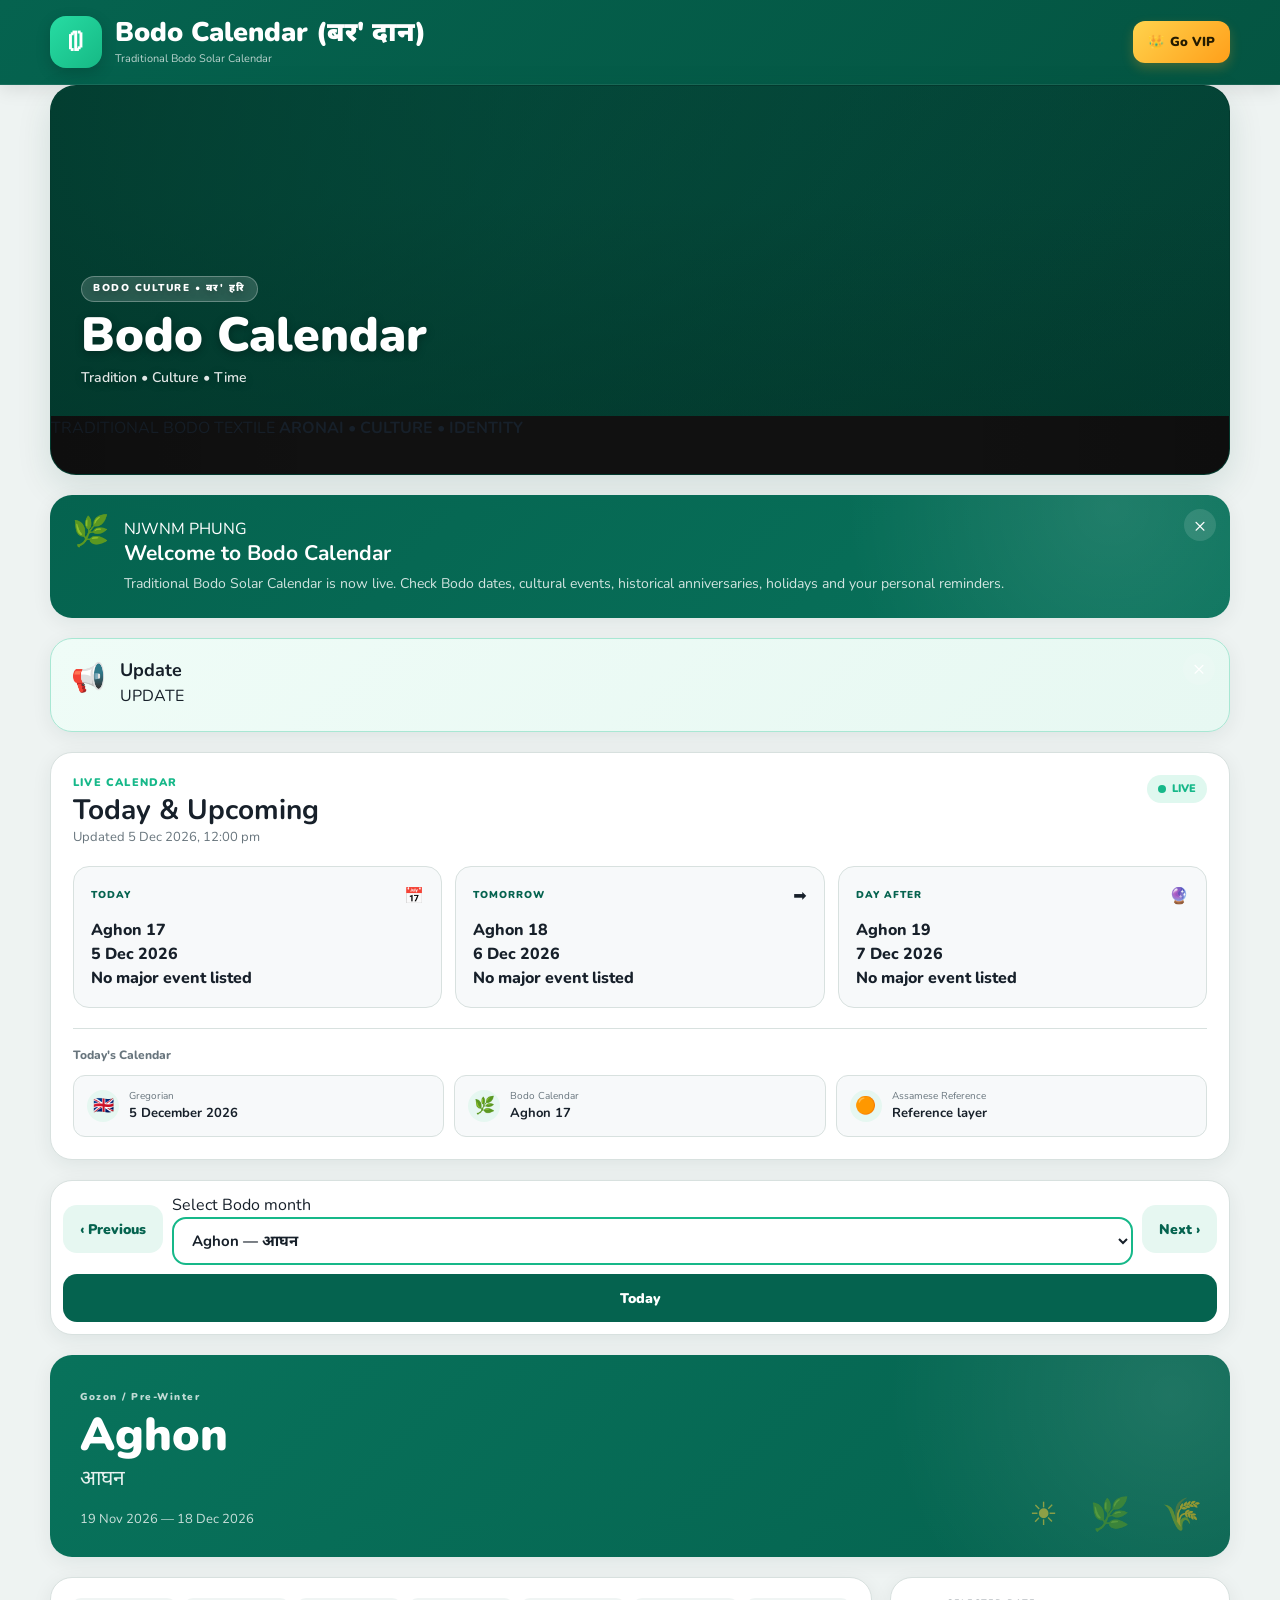
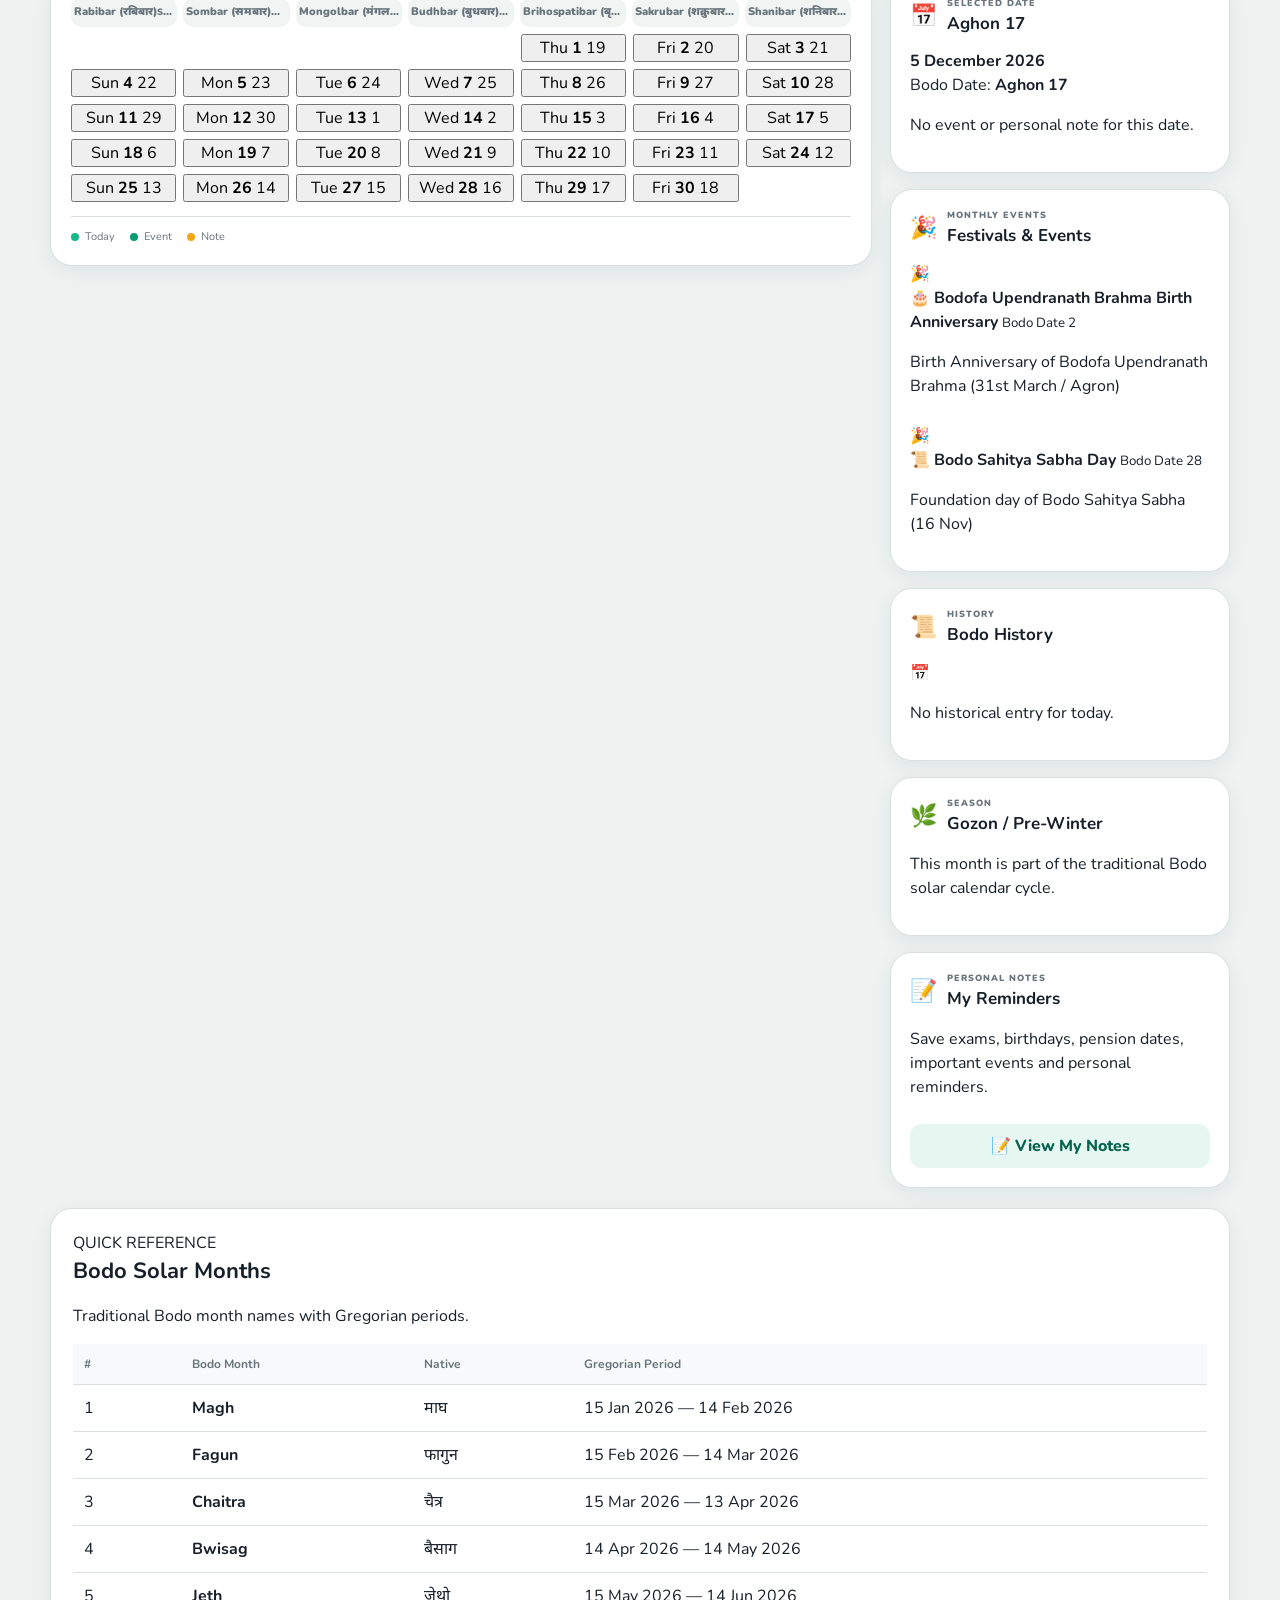
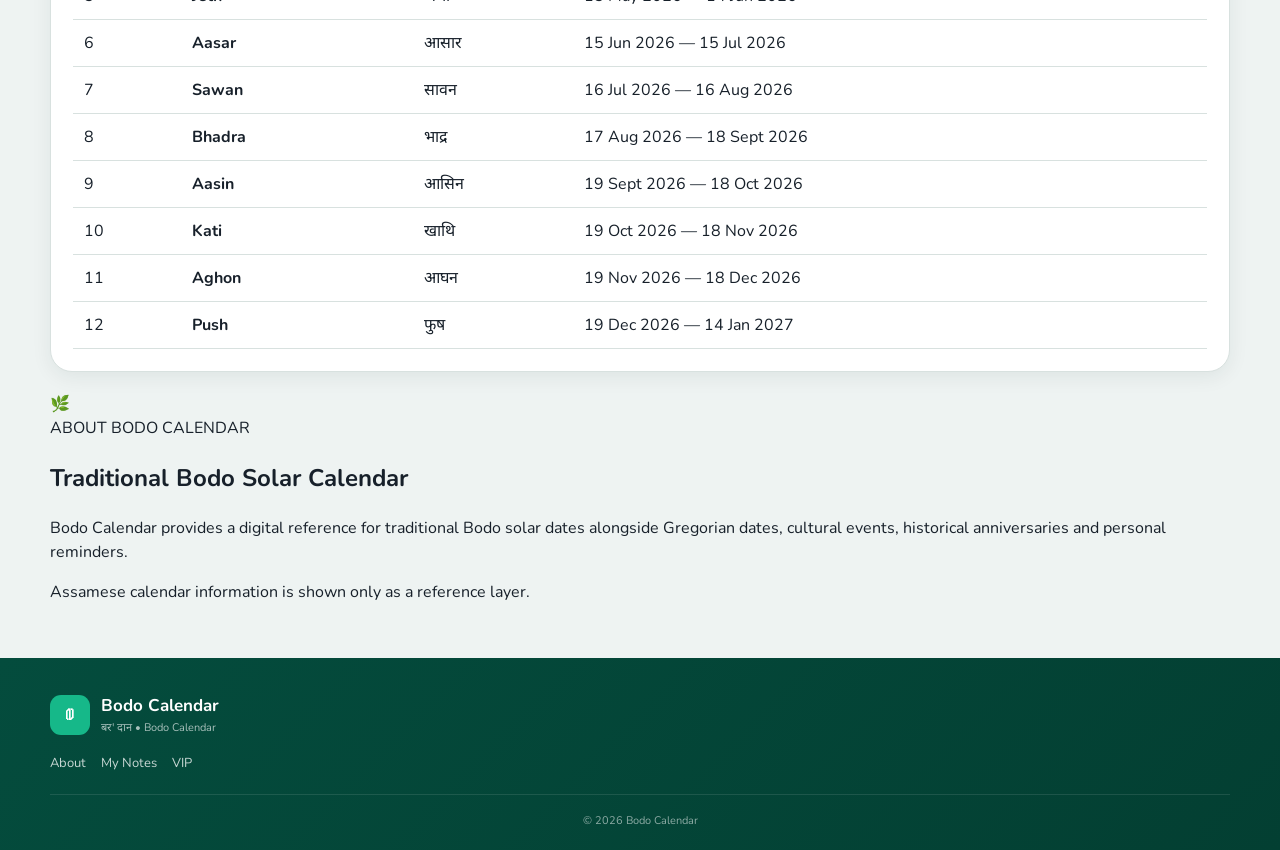
==== commit 8baf7a76: "Update index.html" ====
--- a/index.html
+++ b/index.html
@@ -10,7 +10,7 @@
 
   <meta
     name="description"
-    content="Bodo Calendar — Traditional Bodo Solar Calendar with Gregorian dates, Bodo cultural events, historical anniversaries and personal reminders."
+    content="Bodo Calendar — Traditional Bodo Solar Calendar with Gregorian dates, Bodo culture, festivals, historical events and personal reminders."
   >
 
   <meta name="theme-color" content="#075c47">
@@ -24,41 +24,44 @@
   <link rel="manifest" href="./manifest.json">
   <link rel="icon" type="image/png" href="./assets/favicon.png">
 
-  <!-- IMPORTANT: v6.2 prevents old cached CSS/JS -->
-  <link rel="stylesheet" href="./css/style.css?v=6.2">
-
+  <!-- Google fonts -->
   <link rel="preconnect" href="https://fonts.googleapis.com">
   <link rel="preconnect" href="https://fonts.gstatic.com" crossorigin>
 
   <link
-    href="https://fonts.googleapis.com/css2?family=Noto+Sans+Devanagari:wght@400;500;600;700;800&family=Nunito:wght@400;500;600;700;800;900&display=swap"
+    href="https://fonts.googleapis.com/css2?family=Noto+Sans+Devanagari:wght@400;500;600;700;800;900&family=Nunito:wght@400;500;600;700;800;900&display=swap"
     rel="stylesheet"
   >
+
+  <!-- CACHE BUST -->
+  <link rel="stylesheet" href="./css/style.css?v=7.0">
 </head>
 
 <body>
 
 <div id="app" class="app-shell">
 
-  <!-- HEADER -->
+  <!-- =====================================================
+       HEADER
+       ===================================================== -->
   <header class="site-header">
 
     <div class="header-inner">
 
       <a href="./" class="brand-area" aria-label="Bodo Calendar Home">
 
-        <div class="brand-logo" aria-hidden="true">
-          B
+        <div class="brand-logo">
+          ᱵ
         </div>
 
         <div class="brand-text">
           <h1>
             Bodo Calendar
-            <span class="brand-bodo">(बर' दान)</span>
+            <span>(बर' दान)</span>
           </h1>
 
           <p>
-            Traditional Bodo Solar Calendar with Gregorian Dates
+            Traditional Bodo Solar Calendar
           </p>
         </div>
 
@@ -70,8 +73,7 @@
           type="button"
           id="installAppBtn"
           class="header-icon-btn hidden"
-          aria-label="Install Bodo Calendar"
-          title="Install App"
+          aria-label="Install App"
         >
           📲
         </button>
@@ -80,7 +82,6 @@
           type="button"
           id="vipButton"
           class="vip-button"
-          aria-label="Open Bodo Calendar VIP"
         >
           👑 <span>Go VIP</span>
         </button>
@@ -92,27 +93,36 @@
   </header>
 
 
-  <!-- MAIN -->
+  <!-- =====================================================
+       MAIN
+       ===================================================== -->
   <main class="main-container">
 
+
     <!-- =====================================================
-         BODO CULTURE HERO
+         BODO CULTURAL HERO
          ===================================================== -->
 
-    <section class="bodo-culture-hero" aria-label="Bodo Cultural Calendar">
+    <section class="bodo-culture-hero">
 
       <div class="bodo-hero-image">
+
         <img
-          src="assets/bodo-women.jpg"
-          alt="Traditional Bodo cultural dress and dance"
+          src="./assets/bodo-women.jpg"
+          alt="Traditional Bodo women in cultural dress"
           loading="eager"
+          onerror="this.style.display='none'; this.parentElement.classList.add('image-missing');"
         >
 
         <div class="bodo-hero-overlay"></div>
 
+        <div class="bodo-pattern pattern-one"></div>
+        <div class="bodo-pattern pattern-two"></div>
+
         <div class="bodo-hero-content">
+
           <span class="bodo-hero-label">
-            BODO CULTURE
+            BODO CULTURE • बर' हरि
           </span>
 
           <h2>
@@ -122,39 +132,61 @@
           <p>
             Tradition • Culture • Time
           </p>
+
         </div>
-      </div>
-
-      <!-- Traditional textile pattern -->
+
+      </div>
+
+
+      <!-- Traditional Aronai / textile strip -->
       <div class="bodo-textile-strip">
+
         <img
-          src="assets/bodo-scarf.jpg"
-          alt=""
-          aria-hidden="true"
+          src="./assets/bodo-scarf.jpg"
+          alt="Traditional Bodo textile pattern"
           loading="lazy"
+          onerror="this.style.display='none'; this.parentElement.classList.add('image-missing');"
         >
+
+        <div class="textile-overlay"></div>
+
+        <div class="textile-text">
+          <span>TRADITIONAL BODO TEXTILE</span>
+          <strong>ARONAI • CULTURE • IDENTITY</strong>
+        </div>
+
       </div>
 
     </section>
 
 
-    <!-- WELCOME -->
+    <!-- =====================================================
+         WELCOME
+         ===================================================== -->
+
     <section
       id="welcomeCard"
       class="welcome-card"
-      aria-label="Welcome to Bodo Calendar"
     >
 
-      <div class="welcome-icon">🎉</div>
+      <div class="welcome-icon">
+        🌿
+      </div>
 
       <div class="welcome-content">
 
-        <h2>Welcome to Bodo Calendar</h2>
+        <span class="section-mini-label">
+          NJWNM PHUNG
+        </span>
+
+        <h2>
+          Welcome to Bodo Calendar
+        </h2>
 
         <p>
-          Nwjwm Phung! Traditional Bodo Solar Calendar is now live.
-          Check Bodo dates, important events, historical anniversaries,
-          holidays and add your personal notes.
+          Traditional Bodo Solar Calendar is now live.
+          Check Bodo dates, cultural events, historical
+          anniversaries, holidays and your personal reminders.
         </p>
 
       </div>
@@ -171,14 +203,18 @@
     </section>
 
 
-    <!-- NOTIFICATION -->
+    <!-- =====================================================
+         NOTIFICATION
+         ===================================================== -->
+
     <section
       id="notificationPanel"
       class="notification-panel hidden"
-      aria-live="polite"
     >
 
-      <div class="notification-icon">📢</div>
+      <div class="notification-icon">
+        📢
+      </div>
 
       <div class="notification-content">
 
@@ -188,7 +224,10 @@
             Latest Update
           </h2>
 
-          <span id="notificationBadge" class="notification-badge">
+          <span
+            id="notificationBadge"
+            class="notification-badge"
+          >
             UPDATE
           </span>
 
@@ -206,7 +245,6 @@
         type="button"
         id="closeNotificationBtn"
         class="close-card-btn"
-        aria-label="Close notification"
       >
         ×
       </button>
@@ -214,11 +252,13 @@
     </section>
 
 
-    <!-- LIVE CALENDAR -->
+    <!-- =====================================================
+         LIVE CALENDAR
+         ===================================================== -->
+
     <section
       id="todayAlertBox"
       class="live-calendar-panel"
-      aria-label="Live calendar status"
     >
 
       <div class="live-panel-header">
@@ -229,10 +269,12 @@
             LIVE CALENDAR
           </span>
 
-          <h2>Today &amp; Upcoming</h2>
+          <h2>
+            Today &amp; Upcoming
+          </h2>
 
           <p id="liveStatusUpdated">
-            Automatically updated every day
+            Automatically updated
           </p>
 
         </div>
@@ -248,14 +290,16 @@
       <div class="live-date-grid">
 
         <!-- TODAY -->
-        <article
-          id="todayStatusCard"
-          class="live-date-card"
-        >
+        <article class="live-date-card today-live-card">
 
           <div class="live-card-top">
-            <span class="live-card-label">TODAY</span>
-            <span class="live-card-icon">📅</span>
+
+            <span class="live-card-label">
+              TODAY
+            </span>
+
+            <span>📅</span>
+
           </div>
 
           <div
@@ -269,14 +313,16 @@
 
 
         <!-- TOMORROW -->
-        <article
-          id="tomorrowStatusCard"
-          class="live-date-card"
-        >
+        <article class="live-date-card">
 
           <div class="live-card-top">
-            <span class="live-card-label">TOMORROW</span>
-            <span class="live-card-icon">➡️</span>
+
+            <span class="live-card-label">
+              TOMORROW
+            </span>
+
+            <span>➡️</span>
+
           </div>
 
           <div
@@ -290,17 +336,16 @@
 
 
         <!-- DAY AFTER -->
-        <article
-          id="dayAfterTomorrowStatusCard"
-          class="live-date-card"
-        >
+        <article class="live-date-card">
 
           <div class="live-card-top">
+
             <span class="live-card-label">
-              DAY AFTER TOMORROW
+              DAY AFTER
             </span>
 
-            <span class="live-card-icon">🔮</span>
+            <span>🔮</span>
+
           </div>
 
           <div
@@ -315,11 +360,7 @@
       </div>
 
 
-      <!-- CALENDAR SYSTEM STATUS -->
-      <div
-        id="calendarSystemStatus"
-        class="calendar-system-status"
-      >
+      <div class="calendar-system-status">
 
         <div class="system-status-title">
           Today's Calendar
@@ -333,7 +374,7 @@
 
             <div>
               <span class="system-label">
-                English Calendar
+                Gregorian
               </span>
 
               <strong id="englishTodayStatus">
@@ -346,7 +387,7 @@
 
           <div class="system-card">
 
-            <span class="system-icon">🟢</span>
+            <span class="system-icon">🌿</span>
 
             <div>
               <span class="system-label">
@@ -367,11 +408,11 @@
 
             <div>
               <span class="system-label">
-                Assamese Calendar Reference
+                Assamese Reference
               </span>
 
               <strong id="assameseTodayStatus">
-                Loading...
+                Reference
               </strong>
             </div>
 
@@ -384,32 +425,33 @@
     </section>
 
 
-    <!-- NAVIGATION -->
-    <section
-      class="calendar-navigation-card"
-      aria-label="Calendar navigation"
-    >
+    <!-- =====================================================
+         NAVIGATION
+         ===================================================== -->
+
+    <section class="calendar-navigation-card">
 
       <button
         type="button"
         id="prevMonthBtn"
         class="nav-button"
-        aria-label="Previous Bodo month"
-      >
-        ‹ <span>Prev</span>
+      >
+        ‹ <span>Previous</span>
       </button>
 
 
       <div class="month-selector-wrapper">
 
-        <label for="monthSelect" class="sr-only">
+        <label
+          for="monthSelect"
+          class="sr-only"
+        >
           Select Bodo month
         </label>
 
         <select
           id="monthSelect"
           class="month-selector"
-          aria-label="Select Bodo month"
         ></select>
 
       </div>
@@ -419,7 +461,6 @@
         type="button"
         id="nextMonthBtn"
         class="nav-button"
-        aria-label="Next Bodo month"
       >
         <span>Next</span> ›
       </button>
@@ -436,11 +477,13 @@
     </section>
 
 
-    <!-- MONTH BANNER -->
+    <!-- =====================================================
+         MONTH BANNER
+         ===================================================== -->
+
     <section
       id="monthBanner"
       class="month-banner"
-      aria-label="Selected Bodo month"
     >
 
       <div class="month-banner-content">
@@ -475,22 +518,21 @@
         class="month-banner-decoration"
         aria-hidden="true"
       >
-        <span>☀️</span>
-        <span>🌿</span>
-        <span>🌾</span>
+        ☀️　🌿　🌾
       </div>
 
     </section>
 
 
-    <!-- CALENDAR + SIDEBAR -->
+    <!-- =====================================================
+         CALENDAR + SIDEBAR
+         ===================================================== -->
+
     <div class="calendar-layout">
 
+
       <!-- CALENDAR -->
-      <section
-        class="calendar-main-section"
-        aria-label="Bodo calendar"
-      >
+      <section class="calendar-main-section">
 
         <div
           id="weekdayHeader"
@@ -500,24 +542,23 @@
         <div
           id="calendarGrid"
           class="calendar-grid"
-          aria-label="Bodo calendar dates"
         ></div>
 
         <div class="calendar-legend">
 
           <div class="legend-item">
             <span class="legend-dot today-legend"></span>
-            <span>Today</span>
+            Today
           </div>
 
           <div class="legend-item">
             <span class="legend-dot event-legend"></span>
-            <span>Event</span>
+            Event
           </div>
 
           <div class="legend-item">
             <span class="legend-dot note-legend"></span>
-            <span>My Note</span>
+            Note
           </div>
 
         </div>
@@ -526,10 +567,8 @@
 
 
       <!-- SIDEBAR -->
-      <aside
-        class="events-sidebar"
-        aria-label="Events and information"
-      >
+      <aside class="events-sidebar">
+
 
         <!-- SELECTED DATE -->
         <section
@@ -539,9 +578,12 @@
 
           <div class="sidebar-card-heading">
 
-            <span class="sidebar-icon">📅</span>
+            <span class="sidebar-icon">
+              📅
+            </span>
 
             <div>
+
               <span class="sidebar-overline">
                 SELECTED DATE
               </span>
@@ -549,6 +591,7 @@
               <h3 id="selectedDateTitle">
                 Select a date
               </h3>
+
             </div>
 
           </div>
@@ -564,21 +607,24 @@
 
 
         <!-- EVENTS -->
-        <section
-          id="eventsPanel"
-          class="sidebar-card"
-        >
+        <section class="sidebar-card">
 
           <div class="sidebar-card-heading">
 
-            <span class="sidebar-icon">🎉</span>
+            <span class="sidebar-icon">
+              🎉
+            </span>
 
             <div>
+
               <span class="sidebar-overline">
                 MONTHLY EVENTS
               </span>
 
-              <h3>Festivals &amp; Events</h3>
+              <h3>
+                Festivals &amp; Events
+              </h3>
+
             </div>
 
           </div>
@@ -586,27 +632,34 @@
           <div
             id="eventsList"
             class="events-list"
-          ></div>
+          >
+            <div class="empty-state">
+              Loading events...
+            </div>
+          </div>
 
         </section>
 
 
         <!-- HISTORY -->
-        <section
-          id="historyPanel"
-          class="sidebar-card"
-        >
+        <section class="sidebar-card">
 
           <div class="sidebar-card-heading">
 
-            <span class="sidebar-icon">📜</span>
+            <span class="sidebar-icon">
+              📜
+            </span>
 
             <div>
+
               <span class="sidebar-overline">
-                TODAY IN HISTORY
+                HISTORY
               </span>
 
-              <h3>Bodo History</h3>
+              <h3>
+                Bodo History
+              </h3>
+
             </div>
 
           </div>
@@ -614,22 +667,26 @@
           <div
             id="historyList"
             class="history-list"
-          ></div>
+          >
+            <div class="empty-state">
+              Loading history...
+            </div>
+          </div>
 
         </section>
 
 
         <!-- SEASON -->
-        <section
-          id="seasonPanel"
-          class="sidebar-card"
-        >
+        <section class="sidebar-card">
 
           <div class="sidebar-card-heading">
 
-            <span class="sidebar-icon">🌿</span>
+            <span class="sidebar-icon">
+              🌿
+            </span>
 
             <div>
+
               <span class="sidebar-overline">
                 SEASON
               </span>
@@ -637,6 +694,7 @@
               <h3 id="seasonTitle">
                 Current Season
               </h3>
+
             </div>
 
           </div>
@@ -653,21 +711,27 @@
 
           <div class="sidebar-card-heading">
 
-            <span class="sidebar-icon">📝</span>
+            <span class="sidebar-icon">
+              📝
+            </span>
 
             <div>
+
               <span class="sidebar-overline">
                 PERSONAL NOTES
               </span>
 
-              <h3>My Reminders</h3>
+              <h3>
+                My Reminders
+              </h3>
+
             </div>
 
           </div>
 
           <p>
-            Save your own exam, birthday, pension,
-            important event or personal reminder.
+            Save exams, birthdays, pension dates,
+            important events and personal reminders.
           </p>
 
           <button
@@ -685,11 +749,11 @@
     </div>
 
 
-    <!-- QUICK REFERENCE -->
-    <section
-      class="reference-section"
-      aria-label="Bodo solar month reference"
-    >
+    <!-- =====================================================
+         QUICK REFERENCE
+         ===================================================== -->
+
+    <section class="reference-section">
 
       <div class="section-heading">
 
@@ -697,14 +761,15 @@
           QUICK REFERENCE
         </span>
 
-        <h2>Bodo Solar Months</h2>
+        <h2>
+          Bodo Solar Months
+        </h2>
 
         <p>
-          Bodo month names and their Gregorian date ranges.
+          Traditional Bodo month names with Gregorian periods.
         </p>
 
       </div>
-
 
       <div class="reference-table-wrapper">
 
@@ -714,7 +779,7 @@
             <tr>
               <th>#</th>
               <th>Bodo Month</th>
-              <th>Native Name</th>
+              <th>Native</th>
               <th>Gregorian Period</th>
             </tr>
           </thead>
@@ -728,10 +793,15 @@
     </section>
 
 
-    <!-- ABOUT -->
+    <!-- =====================================================
+         ABOUT
+         ===================================================== -->
+
     <section class="about-calendar-card">
 
-      <div class="about-icon">🌿</div>
+      <div class="about-icon">
+        🌿
+      </div>
 
       <div>
 
@@ -739,18 +809,20 @@
           ABOUT BODO CALENDAR
         </span>
 
-        <h2>Traditional Bodo Solar Calendar</h2>
+        <h2>
+          Traditional Bodo Solar Calendar
+        </h2>
 
         <p>
-          Bodo Calendar provides a digital reference for Bodo
-          solar dates alongside Gregorian dates. It also brings
-          festivals, cultural events, historical anniversaries
-          and personal reminders together in one place.
+          Bodo Calendar provides a digital reference for
+          traditional Bodo solar dates alongside Gregorian
+          dates, cultural events, historical anniversaries
+          and personal reminders.
         </p>
 
         <p class="about-note">
-          Assamese calendar information is used only as a
-          reference layer.
+          Assamese calendar information is shown only
+          as a reference layer.
         </p>
 
       </div>
@@ -758,32 +830,31 @@
     </section>
 
 
-    <!-- AD -->
-    <section
-      id="adContainer"
-      class="ad-container"
-      aria-label="Advertisement"
-    >
-      <div class="ad-placeholder">
-        Advertisement
-      </div>
-    </section>
-
   </main>
 
 
-  <!-- FOOTER -->
+  <!-- =====================================================
+       FOOTER
+       ===================================================== -->
+
   <footer class="site-footer">
 
     <div class="footer-inner">
 
       <div class="footer-brand">
 
-        <div class="footer-logo">B</div>
+        <div class="footer-logo">
+          ᱵ
+        </div>
 
         <div>
-          <h3>Bodo Calendar</h3>
-          <p>Traditional Bodo Solar Calendar</p>
+          <h3>
+            Bodo Calendar
+          </h3>
+
+          <p>
+            बर' दान • Bodo Calendar
+          </p>
         </div>
 
       </div>
@@ -791,15 +862,24 @@
 
       <div class="footer-links">
 
-        <button type="button" id="footerAboutBtn">
+        <button
+          type="button"
+          id="footerAboutBtn"
+        >
           About
         </button>
 
-        <button type="button" id="footerNotesBtn">
+        <button
+          type="button"
+          id="footerNotesBtn"
+        >
           My Notes
         </button>
 
-        <button type="button" id="footerVipBtn">
+        <button
+          type="button"
+          id="footerVipBtn"
+        >
           VIP
         </button>
 
@@ -808,14 +888,8 @@
 
       <div class="footer-bottom">
 
-        <p>
-          © <span id="copyrightYear">2026</span>
-          Bodo Calendar. All rights reserved.
-        </p>
-
-        <p>
-          Designed for Bodo cultural &amp; calendar reference.
-        </p>
+        © <span id="copyrightYear"></span>
+        Bodo Calendar
 
       </div>
 
@@ -826,13 +900,13 @@
 </div>
 
 
-<!-- DATE MODAL -->
+<!-- =====================================================
+     DATE MODAL
+     ===================================================== -->
+
 <div
   id="dateModal"
   class="modal-overlay hidden"
-  role="dialog"
-  aria-modal="true"
-  aria-labelledby="dateModalTitle"
 >
 
   <div class="modal-box">
@@ -840,6 +914,7 @@
     <div class="modal-header">
 
       <div>
+
         <span class="modal-overline">
           CALENDAR DATE
         </span>
@@ -847,13 +922,13 @@
         <h2 id="dateModalTitle">
           Date Details
         </h2>
+
       </div>
 
       <button
         type="button"
         id="closeDateModalBtn"
         class="modal-close-btn"
-        aria-label="Close date details"
       >
         ×
       </button>
@@ -890,20 +965,21 @@
 </div>
 
 
-<!-- NOTE MODAL -->
+<!-- =====================================================
+     NOTE MODAL
+     ===================================================== -->
+
 <div
   id="noteModal"
   class="modal-overlay hidden"
-  role="dialog"
-  aria-modal="true"
-  aria-labelledby="noteModalTitle"
 >
 
-  <div class="modal-box note-modal-box">
+  <div class="modal-box">
 
     <div class="modal-header">
 
       <div>
+
         <span class="modal-overline">
           PERSONAL REMINDER
         </span>
@@ -911,6 +987,7 @@
         <h2 id="noteModalTitle">
           Add a Note
         </h2>
+
       </div>
 
       <button
@@ -924,12 +1001,14 @@
     </div>
 
 
-    <form id="noteForm" class="note-form">
+    <form
+      id="noteForm"
+      class="note-form"
+    >
 
       <input
         type="hidden"
         id="noteDate"
-        name="date"
       >
 
       <div class="form-group">
@@ -938,16 +1017,28 @@
           Category
         </label>
 
-        <select
-          id="noteCategory"
-          name="category"
-          required
-        >
-          <option value="Exam">📚 Exam</option>
-          <option value="Birthday">🎂 Birthday</option>
-          <option value="Pension">💰 Pension</option>
-          <option value="Important Event">⭐ Important Event</option>
-          <option value="Other">📝 Other</option>
+        <select id="noteCategory">
+
+          <option value="Exam">
+            📚 Exam
+          </option>
+
+          <option value="Birthday">
+            🎂 Birthday
+          </option>
+
+          <option value="Pension">
+            💰 Pension
+          </option>
+
+          <option value="Important Event">
+            ⭐ Important Event
+          </option>
+
+          <option value="Other">
+            📝 Other
+          </option>
+
         </select>
 
       </div>
@@ -962,10 +1053,8 @@
         <input
           type="text"
           id="noteTitle"
-          name="title"
+          maxlength="100"
           placeholder="Example: Mathematics Exam"
-          maxlength="100"
-          autocomplete="off"
           required
         >
 
@@ -980,10 +1069,9 @@
 
         <textarea
           id="noteDescription"
-          name="description"
           rows="4"
+          maxlength="500"
           placeholder="Write your reminder..."
-          maxlength="500"
         ></textarea>
 
       </div>
@@ -992,15 +1080,16 @@
       <div class="form-group checkbox-group">
 
         <label>
+
           <input
             type="checkbox"
             id="noteReminder"
-            name="reminder"
           >
 
           <span>
-            Show this as an important reminder
+            Important reminder
           </span>
+
         </label>
 
       </div>
@@ -1032,13 +1121,13 @@
 </div>
 
 
-<!-- NOTES LIST -->
+<!-- =====================================================
+     NOTES LIST
+     ===================================================== -->
+
 <div
   id="notesListModal"
   class="modal-overlay hidden"
-  role="dialog"
-  aria-modal="true"
-  aria-labelledby="notesListModalTitle"
 >
 
   <div class="modal-box large-modal-box">
@@ -1046,13 +1135,15 @@
     <div class="modal-header">
 
       <div>
+
         <span class="modal-overline">
-          LOCAL STORAGE
+          PERSONAL NOTES
         </span>
 
-        <h2 id="notesListModalTitle">
+        <h2>
           My Notes
         </h2>
+
       </div>
 
       <button
@@ -1075,26 +1166,27 @@
 </div>
 
 
-<!-- VIP -->
+<!-- =====================================================
+     VIP
+     ===================================================== -->
+
 <div
   id="vipModal"
   class="modal-overlay hidden"
-  role="dialog"
-  aria-modal="true"
-  aria-labelledby="vipModalTitle"
 >
 
   <div class="modal-box vip-modal-box">
 
     <div class="vip-modal-top">
 
-      <div class="vip-crown">👑</div>
+      <div class="vip-crown">
+        👑
+      </div>
 
       <button
         type="button"
         id="closeVipModalBtn"
         class="modal-close-btn"
-        aria-label="Close VIP"
       >
         ×
       </button>
@@ -1105,7 +1197,7 @@
       BODO CALENDAR VIP
     </span>
 
-    <h2 id="vipModalTitle">
+    <h2>
       Go VIP &amp; Remove Ads
     </h2>
 
@@ -1114,10 +1206,12 @@
     </p>
 
     <div class="vip-benefits">
+
       <div>✓ Remove advertisements</div>
       <div>✓ VIP member badge</div>
       <div>✓ Premium calendar experience</div>
       <div>✓ Support Bodo Calendar development</div>
+
     </div>
 
     <div class="vip-plans">
@@ -1127,57 +1221,84 @@
         class="vip-plan"
         data-vip-plan="monthly"
       >
-        <span class="vip-plan-name">Monthly</span>
-        <strong>₹59</strong>
-        <small>per month</small>
+        <span class="vip-plan-name">
+          Monthly
+        </span>
+
+        <strong>
+          ₹59
+        </strong>
+
+        <small>
+          per month
+        </small>
+
       </button>
+
 
       <button
         type="button"
         class="vip-plan vip-plan-featured"
         data-vip-plan="yearly"
       >
-        <span class="vip-plan-tag">POPULAR</span>
-        <span class="vip-plan-name">Yearly</span>
-        <strong>₹500</strong>
-        <small>per year</small>
+
+        <span class="vip-plan-tag">
+          POPULAR
+        </span>
+
+        <span class="vip-plan-name">
+          Yearly
+        </span>
+
+        <strong>
+          ₹500
+        </strong>
+
+        <small>
+          per year
+        </small>
+
       </button>
 
     </div>
 
-    <p class="payment-note">
-      Payment verification will be handled securely before VIP
-      access is activated.
-    </p>
-
   </div>
 
 </div>
 
 
-<!-- TOAST -->
+<!-- =====================================================
+     TOAST
+     ===================================================== -->
+
 <div
   id="toastContainer"
   class="toast-container"
-  aria-live="polite"
-  aria-atomic="true"
 ></div>
 
 
-<!-- LOADING -->
+<!-- =====================================================
+     LOADING
+     ===================================================== -->
+
 <div
   id="loadingScreen"
   class="loading-screen"
-  aria-live="polite"
 >
 
   <div class="loading-content">
 
-    <div class="loading-logo">B</div>
-
-    <h2>Bodo Calendar</h2>
-
-    <p>Loading calendar...</p>
+    <div class="loading-logo">
+      ᱵ
+    </div>
+
+    <h2>
+      Bodo Calendar
+    </h2>
+
+    <p>
+      Loading calendar...
+    </p>
 
     <div class="loading-spinner"></div>
 
@@ -1186,12 +1307,15 @@
 </div>
 
 
-<!-- JAVASCRIPT -->
-<script src="./js/calendar-data.js?v=6.2"></script>
-<script src="./js/events.js?v=6.2"></script>
-<script src="./js/notes.js?v=6.2"></script>
-<script src="./js/vip.js?v=6.2"></script>
-<script src="./js/app.js?v=6.2"></script>
+<!-- =====================================================
+     SCRIPTS
+     ===================================================== -->
+
+<script src="./js/calendar-data.js?v=7.0"></script>
+<script src="./js/events.js?v=7.0"></script>
+<script src="./js/notes.js?v=7.0"></script>
+<script src="./js/vip.js?v=7.0"></script>
+<script src="./js/app.js?v=7.0"></script>
 
 </body>
-</html>
+</html>
--- a/css/style.css
+++ b/css/style.css
@@ -1,21 +1,39 @@
 /* =========================================================
-   BODO CALENDAR — RESPONSIVE DESIGN
-   Desktop + Tablet + Android Mobile
+   BODO CALENDAR
+   FULL RESPONSIVE DESIGN SYSTEM
+   Desktop + Tablet + Android + iOS
+   ========================================================= */
+
+
+/* =========================================================
+   01. DESIGN TOKENS
    ========================================================= */
 
 :root {
+
   --primary: #05634f;
-  --primary-dark: #045542;
-  --primary-light: #e7f7f2;
+  --primary-dark: #044c3d;
+  --primary-deep: #033f32;
+
+  --primary-light: #e6f7f1;
+  --primary-soft: #f0faf7;
+
   --accent: #16b889;
+  --accent-light: #dff8ef;
+
+  --gold: #d89b18;
+  --gold-light: #fff4d6;
 
   --bg: #eef3f2;
   --surface: #ffffff;
   --surface-soft: #f7f9fa;
 
   --text: #17202a;
-  --text-soft: #69747d;
+  --text-soft: #68757d;
+  --text-muted: #8b969c;
+
   --border: #d8e1df;
+  --border-dark: #c7d3d0;
 
   --today: #dff8ef;
   --selected: #e5f8f2;
@@ -23,17 +41,25 @@
   --event: #099b73;
   --note: #f1a719;
 
+  --danger: #d94b4b;
+
+  --radius-xl: 26px;
   --radius-lg: 22px;
   --radius-md: 16px;
   --radius-sm: 12px;
 
-  --shadow: 0 5px 20px rgba(14, 48, 42, 0.07);
+  --shadow:
+    0 5px 20px rgba(14, 48, 42, 0.07);
+
+  --shadow-lg:
+    0 12px 35px rgba(5, 73, 59, 0.12);
 
   --max-width: 1180px;
 }
 
-/* =========================================================
-   RESET
+
+/* =========================================================
+   02. RESET
    ========================================================= */
 
 *,
@@ -45,21 +71,26 @@
 html {
   width: 100%;
   min-height: 100%;
+
   scroll-behavior: smooth;
+
   -webkit-text-size-adjust: 100%;
+  text-size-adjust: 100%;
 }
 
 body {
-  margin: 0;
   width: 100%;
   min-width: 0;
   min-height: 100vh;
 
+  margin: 0;
+
   background: var(--bg);
   color: var(--text);
 
   font-family:
-    Inter,
+    "Nunito",
+    "Noto Sans Devanagari",
     system-ui,
     -apple-system,
     BlinkMacSystemFont,
@@ -75,372 +106,984 @@
   text-rendering: optimizeLegibility;
 }
 
+body,
 button,
+input,
 select,
+textarea {
+  font-family:
+    "Nunito",
+    "Noto Sans Devanagari",
+    system-ui,
+    -apple-system,
+    BlinkMacSystemFont,
+    "Segoe UI",
+    sans-serif;
+}
+
+button,
 input,
+select,
 textarea {
-  font: inherit;
+  font-size: inherit;
 }
 
 button {
+  cursor: pointer;
   -webkit-tap-highlight-color: transparent;
 }
 
+a {
+  color: inherit;
+  text-decoration: none;
+}
+
+a:visited {
+  color: inherit;
+}
+
 img {
+  display: block;
   max-width: 100%;
-  height: auto;
-  display: block;
-}
-
-/* =========================================================
-   MAIN APP
-   ========================================================= */
-
-#app,
-.app,
-.site,
-.page {
+}
+
+h1,
+h2,
+h3,
+h4,
+h5,
+h6,
+p {
+  overflow-wrap: anywhere;
+}
+
+.hidden {
+  display: none !important;
+}
+
+[hidden] {
+  display: none !important;
+}
+
+
+/* =========================================================
+   03. APP SHELL
+   ========================================================= */
+
+.app-shell {
   width: 100%;
+  min-height: 100vh;
+
+  display: flex;
+  flex-direction: column;
+}
+
+.main-container {
+  width: min(
+    calc(100% - 32px),
+    var(--max-width)
+  );
+
+  margin: 0 auto;
+
+  flex: 1;
+
   min-width: 0;
 }
 
-.container,
-main,
-.main-content {
-  width: min(100% - 32px, var(--max-width));
-  margin-left: auto;
-  margin-right: auto;
-}
-
-/* =========================================================
-   HEADER
-   ========================================================= */
-
-.site-header,
-header {
+.main-container > * {
+  margin-top: 20px;
+}
+
+.main-container > *:first-child {
+  margin-top: 0;
+}
+
+
+/* =========================================================
+   04. HEADER
+   ========================================================= */
+
+.site-header {
   width: 100%;
-  background: var(--primary);
-  color: white;
-}
-
-.header-inner,
-.header-container {
-  width: min(100% - 32px, var(--max-width));
-  min-height: 92px;
+
+  background:
+    linear-gradient(
+      135deg,
+      #05634f,
+      #045542
+    );
+
+  color: #fff;
+
+  border-bottom: 1px solid rgba(255,255,255,.08);
+
+  box-shadow:
+    0 4px 18px rgba(0,0,0,.10);
+}
+
+.header-inner {
+  width: min(
+    calc(100% - 32px),
+    var(--max-width)
+  );
+
+  min-height: 84px;
 
   margin: 0 auto;
 
   display: flex;
   align-items: center;
+  justify-content: space-between;
+
   gap: 16px;
-}
-
-.logo,
-.logo-box,
-.brand-icon {
-  flex: 0 0 auto;
-
-  width: 56px;
-  height: 56px;
-
-  border-radius: 17px;
+
+  min-width: 0;
+}
+
+.brand-area {
+  min-width: 0;
+
+  display: flex;
+  align-items: center;
+
+  gap: 13px;
+
+  color: #fff;
+
+  text-decoration: none;
+}
+
+.brand-logo {
+  width: 52px;
+  height: 52px;
+
+  flex: 0 0 52px;
+
+  border-radius: 16px;
 
   display: flex;
   align-items: center;
   justify-content: center;
 
-  background: linear-gradient(
-    135deg,
-    #20d99e,
-    #16b985
-  );
-
-  color: white;
-  font-size: 30px;
-  font-weight: 800;
-
-  box-shadow: 0 5px 15px rgba(0, 0, 0, 0.12);
-}
-
-.brand,
+  background:
+    linear-gradient(
+      135deg,
+      #27dca3,
+      #16b985
+    );
+
+  color: #fff;
+
+  font-size: 28px;
+  font-weight: 900;
+
+  box-shadow:
+    0 5px 15px rgba(0,0,0,.16);
+}
+
 .brand-text {
   min-width: 0;
 }
 
-.brand h1,
-.site-title {
+.brand-text h1 {
   margin: 0;
 
-  color: white;
-
-  font-size: clamp(20px, 2.2vw, 28px);
-  font-weight: 800;
+  color: #fff;
+
+  font-size:
+    clamp(20px, 2.2vw, 27px);
+
+  font-weight: 900;
 
   line-height: 1.15;
 }
 
-.brand p,
-.site-subtitle {
-  margin: 5px 0 0;
-
-  color: rgba(255, 255, 255, 0.76);
-
-  font-size: 12px;
+.brand-bodo {
+  color: rgba(255,255,255,.92);
+  font-weight: 700;
+}
+
+.brand-text p {
+  margin: 4px 0 0;
+
+  color: rgba(255,255,255,.72);
+
+  font-size: 11px;
+
   line-height: 1.3;
 }
 
-/* =========================================================
-   SECTION SPACING
-   ========================================================= */
-
-section,
-.card,
-.panel {
-  min-width: 0;
-}
-
-main > *,
-.main-content > *,
-.container > * {
-  margin-top: 18px;
-}
-
-main > *:first-child,
-.main-content > *:first-child {
-  margin-top: 0;
-}
-
-/* =========================================================
-   COMMON CARD
-   ========================================================= */
-
-.card,
-.calendar-card,
-.content-card,
-.selected-date-card,
-.events-card,
-.history-card,
-.notes-card,
-.reference-card,
-.today-card {
-  background: var(--surface);
-
-  border: 1px solid var(--border);
+.header-actions {
+  flex: 0 0 auto;
+
+  display: flex;
+  align-items: center;
+
+  gap: 8px;
+}
+
+.header-icon-btn {
+  width: 42px;
+  height: 42px;
+
+  padding: 0;
+
+  border: 1px solid rgba(255,255,255,.12);
+
+  border-radius: 12px;
+
+  background: rgba(255,255,255,.13);
+
+  color: #fff;
+
+  display: flex;
+  align-items: center;
+  justify-content: center;
+
+  font-size: 18px;
+
+  transition:
+    background .15s ease,
+    transform .15s ease;
+}
+
+.header-icon-btn:hover {
+  background: rgba(255,255,255,.22);
+}
+
+.header-icon-btn:active {
+  transform: scale(.95);
+}
+
+.vip-button {
+  min-height: 42px;
+
+  padding: 9px 15px;
+
+  border: 0;
+  border-radius: 12px;
+
+  background:
+    linear-gradient(
+      135deg,
+      #ffd34d,
+      #ff9f1a
+    );
+
+  color: #241b00;
+
+  font-size: 13px;
+  font-weight: 900;
+
+  display: inline-flex;
+  align-items: center;
+  justify-content: center;
+
+  gap: 6px;
+
+  box-shadow:
+    0 5px 12px rgba(255,158,24,.24);
+}
+
+.vip-button:active {
+  transform: scale(.96);
+}
+
+
+/* =========================================================
+   05. CULTURAL BODO HERO
+   ========================================================= */
+
+.bodo-culture-hero {
+  width: 100%;
+
+  margin-top: 20px;
+
+  overflow: hidden;
+
+  border-radius: var(--radius-xl);
+
+  background: var(--primary-deep);
+
+  border: 1px solid rgba(0,0,0,.08);
+
+  box-shadow: var(--shadow-lg);
+
+  position: relative;
+}
+
+.bodo-hero-image {
+  position: relative;
+
+  width: 100%;
+  height: 330px;
+
+  overflow: hidden;
+
+  background:
+    linear-gradient(
+      135deg,
+      #075d4b,
+      #033f32
+    );
+}
+
+.bodo-hero-image img {
+  width: 100%;
+  height: 100%;
+
+  object-fit: cover;
+
+  object-position: center center;
+
+  opacity: 1;
+
+  transform: scale(1.01);
+}
+
+.bodo-hero-overlay {
+  position: absolute;
+
+  inset: 0;
+
+  z-index: 1;
+
+  background:
+    linear-gradient(
+      90deg,
+      rgba(2,55,43,.82) 0%,
+      rgba(2,55,43,.45) 40%,
+      rgba(2,55,43,.12) 100%
+    ),
+    linear-gradient(
+      0deg,
+      rgba(2,55,43,.55) 0%,
+      transparent 65%
+    );
+}
+
+.bodo-hero-content {
+  position: absolute;
+
+  z-index: 3;
+
+  left: 30px;
+  bottom: 28px;
+
+  color: #fff;
+
+  max-width: 600px;
+
+  text-shadow:
+    0 2px 8px rgba(0,0,0,.30);
+}
+
+.bodo-hero-label {
+  display: inline-flex;
+
+  align-items: center;
+
+  min-height: 26px;
+
+  padding: 4px 11px;
+
+  margin-bottom: 8px;
+
+  border-radius: 999px;
+
+  background:
+    rgba(255,255,255,.16);
+
+  border:
+    1px solid rgba(255,255,255,.28);
+
+  backdrop-filter: blur(8px);
+
+  color: #fff;
+
+  font-size: 10px;
+
+  font-weight: 900;
+
+  letter-spacing: 1.5px;
+}
+
+.bodo-hero-content h2 {
+  margin: 0;
+
+  color: #fff;
+
+  font-size:
+    clamp(30px, 5vw, 48px);
+
+  line-height: 1.05;
+
+  font-weight: 900;
+}
+
+.bodo-hero-content p {
+  margin: 7px 0 0;
+
+  color: rgba(255,255,255,.88);
+
+  font-size: 14px;
+
+  font-weight: 600;
+}
+
+.bodo-textile-strip {
+  width: 100%;
+  height: 58px;
+
+  overflow: hidden;
+
+  position: relative;
+
+  background:
+    #111;
+}
+
+.bodo-textile-strip img {
+  width: 100%;
+  height: 100%;
+
+  object-fit: cover;
+
+  object-position: center 45%;
+}
+
+.bodo-textile-strip::after {
+  content: "";
+
+  position: absolute;
+
+  inset: 0;
+
+  pointer-events: none;
+
+  background:
+    linear-gradient(
+      90deg,
+      rgba(0,0,0,.18),
+      transparent 25%,
+      transparent 75%,
+      rgba(0,0,0,.18)
+    );
+}
+
+
+/* =========================================================
+   06. WELCOME CARD
+   ========================================================= */
+
+.welcome-card {
+  position: relative;
+
+  display: flex;
+  align-items: flex-start;
+
+  gap: 15px;
+
+  padding: 22px 48px 22px 22px;
 
   border-radius: var(--radius-lg);
 
-  box-shadow: var(--shadow);
-
-  min-width: 0;
-}
-
-/* =========================================================
-   WELCOME / UPDATE
-   ========================================================= */
-
-.welcome-banner,
-.update-banner {
-  border-radius: var(--radius-lg);
-  padding: 24px;
-
-  min-width: 0;
-}
-
-.welcome-banner {
   background:
     radial-gradient(
-      circle at 90% 20%,
-      rgba(255,255,255,.12),
-      transparent 28%
+      circle at 90% 10%,
+      rgba(255,255,255,.10),
+      transparent 25%
     ),
-    var(--primary);
-
-  color: white;
-}
-
-.welcome-banner h2,
-.welcome-banner h3 {
+    linear-gradient(
+      135deg,
+      #05634f,
+      #08725b
+    );
+
+  color: #fff;
+
+  box-shadow: var(--shadow);
+}
+
+.welcome-icon {
+  flex: 0 0 auto;
+
+  font-size: 30px;
+
+  line-height: 1;
+}
+
+.welcome-content {
+  min-width: 0;
+}
+
+.welcome-content h2 {
   margin: 0;
-  font-size: clamp(21px, 3vw, 30px);
-}
-
-.welcome-banner p {
-  margin: 8px 0 0;
-  color: rgba(255,255,255,.78);
-}
-
-.update-banner {
-  background: #effcf7;
-  border-color: #a8e7d3;
-}
-
-/* =========================================================
-   CALENDAR NAVIGATION
-   ========================================================= */
-
-.calendar-controls,
-.calendar-navigation,
-.month-controls {
+
+  color: #fff;
+
+  font-size: 21px;
+
+  line-height: 1.2;
+}
+
+.welcome-content p {
+  margin: 7px 0 0;
+
+  color: rgba(255,255,255,.82);
+
+  font-size: 14px;
+
+  line-height: 1.6;
+}
+
+.close-card-btn {
+  position: absolute;
+
+  top: 14px;
+  right: 14px;
+
+  width: 32px;
+  height: 32px;
+
+  padding: 0;
+
+  border: 0;
+
+  border-radius: 50%;
+
+  background: rgba(255,255,255,.12);
+
+  color: #fff;
+
+  font-size: 20px;
+
+  display: flex;
+  align-items: center;
+  justify-content: center;
+}
+
+
+/* =========================================================
+   07. UPDATE / NOTIFICATION
+   ========================================================= */
+
+.notification-panel {
+  position: relative;
+
+  display: flex;
+  align-items: flex-start;
+
+  gap: 14px;
+
+  padding: 18px 48px 18px 20px;
+
+  border-radius: var(--radius-lg);
+
+  background:
+    linear-gradient(
+      135deg,
+      #effcf7,
+      #e7f8f2
+    );
+
+  border: 1px solid #a8e7d3;
+
+  color: var(--text);
+
+  box-shadow: var(--shadow);
+}
+
+.notification-icon {
+  font-size: 28px;
+}
+
+.notification-content {
+  min-width: 0;
+}
+
+.notification-content h2 {
+  margin: 0;
+
+  font-size: 18px;
+}
+
+.notification-content p {
+  margin: 5px 0 0;
+
+  color: var(--text-soft);
+
+  font-size: 13px;
+}
+
+
+/* =========================================================
+   08. LIVE CALENDAR
+   ========================================================= */
+
+.live-calendar-panel {
   width: 100%;
 
+  padding: 22px;
+
+  border-radius: var(--radius-lg);
+
+  background: var(--surface);
+
+  border: 1px solid var(--border);
+
+  box-shadow: var(--shadow);
+}
+
+.live-panel-header {
+  display: flex;
+
+  align-items: flex-start;
+  justify-content: space-between;
+
+  gap: 15px;
+
+  margin-bottom: 18px;
+}
+
+.live-panel-header > div:first-child {
+  min-width: 0;
+}
+
+.live-small-label {
+  display: block;
+
+  color: var(--accent);
+
+  font-size: 11px;
+
+  font-weight: 900;
+
+  letter-spacing: 1.2px;
+}
+
+.live-panel-header h2 {
+  margin: 3px 0 2px;
+
+  font-size: 28px;
+
+  line-height: 1.15;
+}
+
+.live-panel-header p {
+  margin: 0;
+
+  color: var(--text-soft);
+
+  font-size: 13px;
+}
+
+.live-indicator {
+  flex: 0 0 auto;
+
+  display: inline-flex;
+  align-items: center;
+
+  gap: 6px;
+
+  padding: 6px 11px;
+
+  border-radius: 999px;
+
+  background: var(--accent-light);
+
+  color: var(--accent);
+
+  font-size: 11px;
+
+  font-weight: 900;
+}
+
+.live-dot {
+  width: 8px;
+  height: 8px;
+
+  border-radius: 50%;
+
+  background: var(--accent);
+
+  animation:
+    bodoLivePulse 1.6s ease-in-out infinite;
+}
+
+@keyframes bodoLivePulse {
+
+  0%,
+  100% {
+    opacity: 1;
+  }
+
+  50% {
+    opacity: .35;
+  }
+}
+
+
+/* =========================================================
+   09. TODAY / TOMORROW / DAY AFTER
+   ========================================================= */
+
+.live-date-grid {
   display: grid;
-  grid-template-columns: auto minmax(180px, 1fr) auto;
+
+  grid-template-columns:
+    repeat(3, minmax(0,1fr));
+
+  gap: 13px;
+}
+
+.live-date-card {
+  min-width: 0;
+
+  padding: 17px;
+
+  border-radius: var(--radius-md);
+
+  background: var(--surface-soft);
+
+  border: 1px solid var(--border);
+}
+
+.live-card-top {
+  display: flex;
+
+  align-items: center;
+  justify-content: space-between;
+
+  gap: 8px;
+
+  margin-bottom: 10px;
+}
+
+.live-card-label {
+  color: var(--primary);
+
+  font-size: 10px;
+
+  font-weight: 900;
+
+  letter-spacing: 1px;
+
+  text-transform: uppercase;
+}
+
+.live-date-content {
+  min-width: 0;
+
+  color: var(--text);
+
+  font-size: 16px;
+
+  font-weight: 800;
+}
+
+
+/* =========================================================
+   10. CALENDAR SYSTEM REFERENCE
+   ========================================================= */
+
+.calendar-system-status {
+  margin-top: 20px;
+
+  padding-top: 17px;
+
+  border-top:
+    1px solid var(--border);
+}
+
+.system-status-title {
+  margin-bottom: 11px;
+
+  color: var(--text-soft);
+
+  font-size: 12px;
+
+  font-weight: 800;
+}
+
+.calendar-system-grid {
+  display: grid;
+
+  grid-template-columns:
+    repeat(3, minmax(0,1fr));
+
   gap: 10px;
-
+}
+
+.system-card {
+  min-width: 0;
+
+  display: flex;
   align-items: center;
 
+  gap: 10px;
+
+  padding: 13px;
+
+  border-radius: var(--radius-sm);
+
+  background: var(--surface-soft);
+
+  border: 1px solid var(--border);
+}
+
+.system-card .system-icon {
+  flex: 0 0 auto;
+
+  width: 32px;
+  height: 32px;
+
+  border-radius: 50%;
+
+  display: flex;
+  align-items: center;
+  justify-content: center;
+
+  background: var(--primary-light);
+
+  font-size: 17px;
+}
+
+.system-card > div {
+  min-width: 0;
+}
+
+.system-label {
+  display: block;
+
+  color: var(--text-soft);
+
+  font-size: 10px;
+}
+
+.system-card strong {
+  display: block;
+
+  color: var(--text);
+
+  font-size: 13px;
+}
+
+
+/* =========================================================
+   11. CALENDAR NAVIGATION
+   ========================================================= */
+
+.calendar-navigation-card {
+  width: 100%;
+
+  display: grid;
+
+  grid-template-columns:
+    auto minmax(180px,1fr) auto;
+
+  gap: 9px;
+
+  align-items: center;
+
   padding: 12px;
 
-  background: white;
+  background: var(--surface);
 
   border: 1px solid var(--border);
+
   border-radius: var(--radius-lg);
 
   box-shadow: var(--shadow);
 }
 
-.calendar-controls button,
-.calendar-navigation button,
-.month-controls button,
-#prevMonthBtn,
-#nextMonthBtn,
-#todayBtn {
-  min-height: 50px;
-
-  padding: 10px 18px;
+.nav-button,
+.today-button {
+  min-height: 48px;
+
+  padding: 9px 17px;
 
   border: 0;
+
   border-radius: 14px;
 
   background: var(--primary-light);
+
   color: var(--primary);
 
-  font-weight: 800;
-
-  cursor: pointer;
-
-  transition:
-    transform .15s ease,
-    background .15s ease;
-}
-
-.calendar-controls button:hover,
-.calendar-navigation button:hover,
-.month-controls button:hover,
-#prevMonthBtn:hover,
-#nextMonthBtn:hover,
-#todayBtn:hover {
-  background: #d6f1e9;
-}
-
-.calendar-controls button:active,
-.calendar-navigation button:active,
-.month-controls button:active {
-  transform: scale(.98);
-}
-
-#todayBtn {
+  font-size: 14px;
+
+  font-weight: 900;
+
+  white-space: nowrap;
+}
+
+.nav-button:hover {
+  background: #d5f0e8;
+}
+
+.today-button {
   grid-column: 1 / -1;
 
   background: var(--primary);
-  color: white;
-}
-
-#bodoMonthSelect,
-.bodo-month-select,
-select {
+
+  color: #fff;
+}
+
+.today-button:hover {
+  background: var(--primary-dark);
+}
+
+.month-selector-wrapper {
+  min-width: 0;
+}
+
+.month-selector {
   width: 100%;
-  min-width: 0;
-
-  min-height: 50px;
-
-  padding: 0 16px;
-
-  border: 2px solid #36b998;
+
+  min-height: 48px;
+
+  padding:
+    0 14px;
+
+  border:
+    2px solid var(--accent);
+
   border-radius: 14px;
 
-  background: white;
+  background: #fff;
+
   color: var(--text);
 
-  font-size: 16px;
+  font-size: 15px;
+
+  font-weight: 700;
 
   outline: none;
 }
 
-/* =========================================================
-   TODAY / UPCOMING
-   ========================================================= */
-
-.today-upcoming,
-.today-section {
-  padding: 20px;
-}
-
-.today-upcoming h2,
-.today-section h2 {
-  margin: 0;
-
-  font-size: clamp(24px, 4vw, 32px);
-}
-
-.today-grid,
-.upcoming-grid {
-  display: grid;
-
-  grid-template-columns:
-    repeat(3, minmax(0, 1fr));
-
-  gap: 14px;
-
-  margin-top: 18px;
-}
-
-.today-item,
-.upcoming-item,
-.date-preview {
-  min-width: 0;
-
-  padding: 18px;
-
-  border: 1px solid var(--border);
-  border-radius: 17px;
-
-  background: var(--surface-soft);
-}
-
-.today-item h3,
-.upcoming-item h3 {
-  margin: 10px 0 3px;
-
-  font-size: 19px;
-}
-
-.today-item p,
-.upcoming-item p {
-  margin: 0;
-
-  color: var(--text-soft);
-}
-
-/* =========================================================
-   BODO MONTH HERO
-   ========================================================= */
-
-.month-hero,
-.current-month-card {
+
+/* =========================================================
+   12. MONTH BANNER
+   ========================================================= */
+
+.month-banner {
   position: relative;
 
+  width: 100%;
+
+  min-height: 190px;
+
+  padding: 28px 30px;
+
   overflow: hidden;
 
-  min-height: 190px;
-
-  padding: 30px;
-
-  border-radius: 24px;
+  border-radius: var(--radius-lg);
 
   background:
     radial-gradient(
-      circle at 92% 15%,
+      circle at 95% 20%,
       rgba(255,255,255,.10),
       transparent 25%
     ),
@@ -450,108 +1093,184 @@
       #05634f
     );
 
-  color: white;
-}
-
-.month-hero h1,
-.current-month-card h1 {
-  margin: 8px 0;
-
-  font-size: clamp(32px, 5vw, 48px);
-  line-height: 1.05;
-}
-
-.month-hero .native-name,
-.current-month-card .native-name {
-  font-size: 22px;
-  opacity: .9;
-}
-
-.month-hero .month-range,
-.current-month-card .month-range {
-  margin-top: 22px;
-
-  color: rgba(255,255,255,.82);
-}
-
-/* =========================================================
-   WEEK HEADER
-   ========================================================= */
-
-.week-header,
-.weekdays,
-.calendar-weekdays {
+  color: #fff;
+
+  box-shadow: var(--shadow);
+}
+
+.month-season-label {
+  color: rgba(255,255,255,.75);
+
+  font-size: 10px;
+
+  font-weight: 900;
+
+  letter-spacing: 1.5px;
+}
+
+.month-banner h2 {
+  margin: 5px 0 1px;
+
+  color: #fff;
+
+  font-size:
+    clamp(32px,4vw,46px);
+
+  line-height: 1;
+
+  font-weight: 900;
+}
+
+.month-native-name {
+  margin: 5px 0 0;
+
+  color: rgba(255,255,255,.90);
+
+  font-size: 21px;
+}
+
+.month-date-range {
+  margin-top: 15px;
+
+  color: rgba(255,255,255,.78);
+
+  font-size: 13px;
+}
+
+.month-banner-decoration {
+  position: absolute;
+
+  right: 28px;
+  bottom: 18px;
+
+  display: flex;
+
+  gap: 9px;
+
+  color: #f4ca39;
+
+  font-size: 32px;
+
+  opacity: .55;
+}
+
+
+/* =========================================================
+   13. CALENDAR LAYOUT
+   ========================================================= */
+
+.calendar-layout {
   display: grid;
 
   grid-template-columns:
-    repeat(7, minmax(0, 1fr));
+    minmax(0,1fr)
+    340px;
+
+  gap: 18px;
+
+  align-items: start;
+}
+
+.calendar-main-section {
+  min-width: 0;
+
+  padding: 20px;
+
+  background: var(--surface);
+
+  border:
+    1px solid var(--border);
+
+  border-radius: var(--radius-lg);
+
+  box-shadow: var(--shadow);
+}
+
+
+/* =========================================================
+   14. WEEKDAY HEADER
+   ========================================================= */
+
+.weekday-header {
+  width: 100%;
+
+  display: grid;
+
+  grid-template-columns:
+    repeat(7,minmax(0,1fr));
 
   gap: 6px;
 
-  margin-bottom: 8px;
-}
-
-.week-header > *,
-.weekdays > *,
-.calendar-weekdays > * {
+  margin-bottom: 7px;
+}
+
+.weekday-header > * {
   min-width: 0;
 
   padding: 8px 3px;
 
-  border-radius: 12px;
-
-  background: #f1f6f5;
+  overflow: hidden;
+
+  border-radius: 10px;
+
+  background: #f0f5f4;
+
+  color: var(--text-soft);
 
   text-align: center;
 
   font-size: 11px;
-  font-weight: 800;
-
-  overflow: hidden;
-}
-
-/* =========================================================
-   MONTH CALENDAR GRID
-   ========================================================= */
-
-.month-grid,
+
+  font-weight: 900;
+
+  line-height: 1.15;
+
+  white-space: nowrap;
+
+  text-overflow: ellipsis;
+}
+
+
+/* =========================================================
+   15. CALENDAR GRID
+   ========================================================= */
+
 .calendar-grid {
   width: 100%;
 
   display: grid;
 
   grid-template-columns:
-    repeat(7, minmax(0, 1fr));
-
-  gap: 8px;
+    repeat(7,minmax(0,1fr));
+
+  gap: 7px;
 
   min-width: 0;
 }
 
-/* Empty calendar cells */
-
-.calendar-empty,
-.empty-day,
-.calendar-day.empty {
-  min-height: 92px;
-  visibility: hidden;
-}
-
-/* Calendar day */
-
-.calendar-day,
-.day-cell {
+.calendar-day {
   position: relative;
 
   min-width: 0;
-  min-height: 92px;
-
-  padding: 10px 8px;
-
-  border: 1px solid var(--border);
+
+  min-height: 90px;
+
+  padding: 9px 7px;
+
+  border:
+    1px solid var(--border);
+
   border-radius: 14px;
 
-  background: white;
+  background: #fff;
+
+  color: var(--text);
+
+  display: flex;
+
+  flex-direction: column;
+
+  justify-content: space-between;
 
   cursor: pointer;
 
@@ -561,94 +1280,73 @@
     transform .15s ease;
 }
 
-.calendar-day:hover,
-.day-cell:hover {
-  border-color: #4bc3a5;
-  background: #f4fcf9;
-}
-
-.calendar-day:active,
-.day-cell:active {
-  transform: scale(.98);
-}
-
-/* English weekday */
-
-.calendar-day .weekday,
-.day-cell .weekday,
-.calendar-day .day-weekday {
+.calendar-day:hover {
+  border-color: var(--accent);
+
+  background: #f5fcfa;
+}
+
+.calendar-day:active {
+  transform: scale(.985);
+}
+
+.calendar-day.today {
+  background: var(--today);
+
+  border-color:
+    rgba(22,184,137,.45);
+}
+
+.calendar-day.selected {
+  background: var(--selected);
+
+  border:
+    2px solid var(--accent);
+
+  padding: 8px 6px;
+}
+
+.calendar-day .weekday {
   display: block;
 
+  min-width: 0;
+
+  overflow: hidden;
+
   color: var(--text-soft);
 
+  font-size: 9px;
+
+  line-height: 1.1;
+
+  white-space: nowrap;
+
+  text-overflow: ellipsis;
+}
+
+.calendar-day .gregorian {
+  display: block;
+
+  color: var(--primary);
+
+  font-size: 22px;
+
+  font-weight: 900;
+
+  line-height: 1;
+}
+
+.calendar-day .bodo-date {
+  display: block;
+
+  color: var(--text-soft);
+
   font-size: 10px;
-  line-height: 1.2;
-
-  white-space: nowrap;
-  overflow: hidden;
-  text-overflow: ellipsis;
-}
-
-/* Gregorian number */
-
-.calendar-day .gregorian,
-.day-cell .gregorian,
-.calendar-day .day-number,
-.day-cell .day-number {
-  display: block;
-
-  margin-top: 5px;
-
-  color: var(--primary);
-
-  font-size: 22px;
-  line-height: 1;
-
-  font-weight: 800;
-}
-
-/* Bodo number */
-
-.calendar-day .bodo-date,
-.day-cell .bodo-date,
-.calendar-day .bodo-day {
-  display: block;
-
-  margin-top: 7px;
-
-  color: var(--text-soft);
-
-  font-size: 11px;
-}
-
-/* Selected */
-
-.calendar-day.selected,
-.day-cell.selected,
-.calendar-day.is-selected,
-.day-cell.is-selected {
-  border: 2px solid #25b996;
-
-  background: var(--selected);
-
-  box-shadow:
-    0 0 0 2px rgba(37,185,150,.08);
-}
-
-/* Today */
-
-.calendar-day.today,
-.day-cell.today,
-.calendar-day.is-today,
-.day-cell.is-today {
-  background: var(--today);
-}
-
-/* Event dot */
-
-.event-dot,
-.calendar-day.has-event::after,
-.day-cell.has-event::after {
+
+  line-height: 1.1;
+}
+
+.calendar-day.has-event::after {
   content: "";
 
   position: absolute;
@@ -656,102 +1354,260 @@
   right: 8px;
   bottom: 8px;
 
+  width: 7px;
+  height: 7px;
+
+  border-radius: 50%;
+
+  background: var(--event);
+}
+
+.calendar-day.has-note::before {
+  content: "";
+
+  position: absolute;
+
+  right: 8px;
+  top: 8px;
+
+  width: 7px;
+  height: 7px;
+
+  border-radius: 50%;
+
+  background: var(--note);
+}
+
+
+/* =========================================================
+   16. EMPTY CALENDAR CELLS
+   ========================================================= */
+
+.calendar-empty,
+.empty-day {
+  min-height: 90px;
+
+  visibility: hidden;
+
+  pointer-events: none;
+}
+
+
+/* =========================================================
+   17. CALENDAR LEGEND
+   ========================================================= */
+
+.calendar-legend {
+  display: flex;
+
+  flex-wrap: wrap;
+
+  align-items: center;
+
+  gap: 15px;
+
+  margin-top: 14px;
+
+  padding-top: 12px;
+
+  border-top:
+    1px solid var(--border);
+
+  color: var(--text-soft);
+
+  font-size: 11px;
+}
+
+.legend-item {
+  display: inline-flex;
+
+  align-items: center;
+
+  gap: 6px;
+}
+
+.legend-dot {
   width: 8px;
   height: 8px;
 
+  flex: 0 0 8px;
+
   border-radius: 50%;
-
+}
+
+.today-legend {
+  background: var(--accent);
+}
+
+.event-legend {
   background: var(--event);
 }
 
-/* Note dot */
-
-.note-dot {
+.note-legend {
   background: var(--note);
 }
 
-/* =========================================================
-   CALENDAR LEGEND
-   ========================================================= */
-
-.calendar-legend,
-.legend {
+
+/* =========================================================
+   18. EVENTS SIDEBAR
+   ========================================================= */
+
+.events-sidebar {
+  min-width: 0;
+
   display: flex;
 
-  flex-wrap: wrap;
+  flex-direction: column;
 
   gap: 16px;
-
-  margin-top: 14px;
-  padding-top: 12px;
-
-  border-top: 1px solid var(--border);
+}
+
+.sidebar-card {
+  min-width: 0;
+
+  padding: 19px;
+
+  background: var(--surface);
+
+  border:
+    1px solid var(--border);
+
+  border-radius: var(--radius-lg);
+
+  box-shadow: var(--shadow);
+}
+
+.sidebar-card-heading {
+  display: flex;
+
+  align-items: center;
+
+  gap: 10px;
+
+  margin-bottom: 13px;
+}
+
+.sidebar-icon {
+  font-size: 22px;
+}
+
+.sidebar-card-heading > div {
+  min-width: 0;
+}
+
+.sidebar-overline {
+  display: block;
 
   color: var(--text-soft);
 
-  font-size: 12px;
-}
-
-.legend-item {
-  display: inline-flex;
-
-  align-items: center;
-
-  gap: 6px;
-}
-
-.legend-dot {
-  width: 9px;
-  height: 9px;
-
-  border-radius: 50%;
-
-  background: var(--accent);
-}
-
-/* =========================================================
-   SELECTED DATE
-   ========================================================= */
-
-.selected-date,
+  font-size: 9px;
+
+  font-weight: 900;
+
+  letter-spacing: 1px;
+}
+
+.sidebar-card-heading h3 {
+  margin: 0;
+
+  font-size: 17px;
+}
+
+.primary-action-button,
+.secondary-action-button {
+  width: 100%;
+
+  margin-top: 9px;
+
+  padding: 11px 13px;
+
+  border: 0;
+
+  border-radius: 12px;
+
+  font-weight: 800;
+}
+
+.primary-action-button {
+  background: var(--primary);
+
+  color: #fff;
+}
+
+.secondary-action-button {
+  background: var(--primary-light);
+
+  color: var(--primary);
+}
+
+
+/* =========================================================
+   19. SELECTED DATE
+   ========================================================= */
+
 .selected-date-card {
-  padding: 24px;
-}
-
-.selected-date h2,
+  width: 100%;
+
+  padding: 22px;
+
+  background: var(--surface);
+
+  border:
+    1px solid var(--border);
+
+  border-radius: var(--radius-lg);
+
+  box-shadow: var(--shadow);
+}
+
 .selected-date-card h2 {
   margin: 4px 0 8px;
 
-  font-size: clamp(22px, 4vw, 28px);
-}
-
-.selected-date p,
+  color: var(--text);
+
+  font-size: 25px;
+
+  line-height: 1.2;
+}
+
 .selected-date-card p {
-  margin: 6px 0;
+  margin: 7px 0;
 
   color: var(--text-soft);
-}
-
-/* =========================================================
-   EVENTS / HISTORY / NOTES
+
+  font-size: 14px;
+}
+
+
+/* =========================================================
+   20. EVENT / HISTORY / NOTES SECTIONS
    ========================================================= */
 
 .monthly-events,
-.events-section,
 .history-section,
 .notes-section,
 .reference-section {
+  width: 100%;
+
   padding: 22px;
+
+  background: var(--surface);
+
+  border:
+    1px solid var(--border);
+
+  border-radius: var(--radius-lg);
+
+  box-shadow: var(--shadow);
 }
 
 .monthly-events h2,
-.events-section h2,
 .history-section h2,
 .notes-section h2,
 .reference-section h2 {
   margin: 0;
 
-  font-size: 23px;
+  font-size: 22px;
 }
 
 .event-list,
@@ -760,936 +1616,1042 @@
 .notes-list {
   display: grid;
 
-  gap: 12px;
-
-  margin-top: 15px;
+  gap: 10px;
+
+  margin-top: 14px;
 }
 
 .event-item,
 .history-item,
 .note-item {
-  padding: 15px;
-
-  border: 1px solid var(--border);
-  border-radius: 14px;
+  padding: 14px;
+
+  border:
+    1px solid var(--border);
+
+  border-radius: 13px;
 
   background: var(--surface-soft);
 }
 
-/* =========================================================
-   FOOTER
-   ========================================================= */
-
-footer {
+
+/* =========================================================
+   21. QUICK REFERENCE
+   ========================================================= */
+
+.reference-table-wrapper {
   width: 100%;
 
-  margin-top: 35px;
-  padding: 30px 16px;
+  margin-top: 15px;
+
+  overflow-x: auto;
+
+  -webkit-overflow-scrolling: touch;
+}
+
+.reference-table {
+  width: 100%;
+
+  min-width: 500px;
+
+  border-collapse: collapse;
+}
+
+.reference-table th,
+.reference-table td {
+  padding: 11px;
+
+  border-bottom:
+    1px solid var(--border);
+
+  text-align: left;
+}
+
+.reference-table th {
+  background: var(--surface-soft);
+
+  color: var(--text-soft);
+
+  font-size: 12px;
+}
+
+
+/* =========================================================
+   22. FOOTER
+   ========================================================= */
+
+.site-footer {
+  width: 100%;
+
+  margin-top: 38px;
+
+  padding:
+    35px 0
+    calc(20px + env(safe-area-inset-bottom));
+
+  background:
+    linear-gradient(
+      135deg,
+      #044c3d,
+      #033f32
+    );
+
+  color: #fff;
+}
+
+.footer-inner {
+  width: min(
+    calc(100% - 32px),
+    var(--max-width)
+  );
+
+  margin: 0 auto;
+}
+
+.footer-brand {
+  display: flex;
+
+  align-items: center;
+
+  gap: 11px;
+
+  margin-bottom: 18px;
+}
+
+.footer-logo {
+  width: 40px;
+  height: 40px;
+
+  border-radius: 11px;
+
+  display: flex;
+  align-items: center;
+  justify-content: center;
+
+  background: var(--accent);
+
+  font-weight: 900;
+}
+
+.footer-brand h3 {
+  margin: 0;
+
+  color: #fff;
+
+  font-size: 17px;
+}
+
+.footer-brand p {
+  margin: 1px 0 0;
+
+  color: rgba(255,255,255,.65);
+
+  font-size: 11px;
+}
+
+.footer-links {
+  display: flex;
+
+  flex-wrap: wrap;
+
+  gap: 15px;
+
+  margin-bottom: 22px;
+}
+
+.footer-links button,
+.footer-links a {
+  padding: 0;
+
+  border: 0;
+
+  background: transparent;
+
+  color: rgba(255,255,255,.78);
+
+  font-size: 13px;
+}
+
+.footer-bottom {
+  padding-top: 18px;
+
+  border-top:
+    1px solid rgba(255,255,255,.10);
+
+  color: rgba(255,255,255,.55);
 
   text-align: center;
 
-  color: var(--text-soft);
-}
-
-/* =========================================================
-   TABLET
-   ========================================================= */
-
-@media (max-width: 900px) {
-
-  .container,
-  main,
-  .main-content {
-    width: min(100% - 24px, 760px);
-  }
-
-  .header-inner,
-  .header-container {
-    width: calc(100% - 24px);
-  }
-
-  .today-grid,
-  .upcoming-grid {
+  font-size: 11px;
+}
+
+
+/* =========================================================
+   23. MODALS
+   ========================================================= */
+
+.modal-overlay {
+  position: fixed;
+
+  inset: 0;
+
+  z-index: 9999;
+
+  padding: 16px;
+
+  display: flex;
+
+  align-items: center;
+  justify-content: center;
+
+  background:
+    rgba(0,0,0,.52);
+
+  backdrop-filter: blur(5px);
+}
+
+.modal-box {
+  width: min(100%, 500px);
+
+  max-height: 90vh;
+
+  overflow-y: auto;
+
+  padding: 22px;
+
+  border-radius: var(--radius-lg);
+
+  background: #fff;
+
+  box-shadow:
+    0 20px 60px rgba(0,0,0,.25);
+}
+
+.modal-header {
+  display: flex;
+
+  align-items: flex-start;
+  justify-content: space-between;
+
+  gap: 10px;
+
+  margin-bottom: 15px;
+}
+
+.modal-close-btn {
+  width: 36px;
+  height: 36px;
+
+  padding: 0;
+
+  border: 0;
+
+  border-radius: 50%;
+
+  background: var(--surface-soft);
+
+  color: var(--text);
+
+  font-size: 20px;
+}
+
+
+/* =========================================================
+   24. RESPONSIVE — TABLET
+   ========================================================= */
+
+@media (max-width: 1000px) {
+
+  .calendar-layout {
+    grid-template-columns: 1fr;
+  }
+
+  .events-sidebar {
+    display: grid;
+
     grid-template-columns:
-      repeat(2, minmax(0, 1fr));
-  }
-
-  .month-hero,
-  .current-month-card {
-    min-height: 175px;
-  }
-
-  .calendar-day,
-  .day-cell {
-    min-height: 82px;
-  }
-}
-
-/* =========================================================
-   MOBILE — 600px
+      repeat(2,minmax(0,1fr));
+  }
+
+}
+
+
+/* =========================================================
+   25. RESPONSIVE — 768px
+   ========================================================= */
+
+@media (max-width: 768px) {
+
+  .main-container {
+    width:
+      calc(100% - 24px);
+  }
+
+  .header-inner {
+    width:
+      calc(100% - 24px);
+  }
+
+  .live-date-grid {
+    grid-template-columns: 1fr;
+  }
+
+  .calendar-system-grid {
+    grid-template-columns: 1fr;
+  }
+
+  .bodo-hero-image {
+    height: 260px;
+  }
+
+  .events-sidebar {
+    grid-template-columns: 1fr;
+  }
+
+}
+
+
+/* =========================================================
+   26. RESPONSIVE — MOBILE
    ========================================================= */
 
 @media (max-width: 600px) {
 
   body {
+    font-size: 14px;
+  }
+
+  .main-container {
+    width:
+      calc(100% - 12px);
+
+    margin-left: auto;
+    margin-right: auto;
+  }
+
+  .main-container > * {
+    margin-top: 12px;
+  }
+
+
+  /* ---------------- HEADER ---------------- */
+
+  .header-inner {
+    width:
+      calc(100% - 12px);
+
+    min-height: 68px;
+
+    gap: 9px;
+  }
+
+  .brand-area {
+    gap: 9px;
+  }
+
+  .brand-logo {
+    width: 44px;
+    height: 44px;
+
+    flex-basis: 44px;
+
+    border-radius: 13px;
+
+    font-size: 23px;
+  }
+
+  .brand-text h1 {
+    font-size: 18px;
+  }
+
+  .brand-text p {
+    margin-top: 2px;
+
+    font-size: 9px;
+  }
+
+  .header-actions {
+    gap: 5px;
+  }
+
+  .header-icon-btn {
+    width: 36px;
+    height: 36px;
+
+    border-radius: 10px;
+
     font-size: 15px;
   }
 
-  .container,
-  main,
-  .main-content {
-    width: calc(100% - 16px);
-  }
-
-  .header-inner,
-  .header-container {
-    width: calc(100% - 16px);
-
-    min-height: 76px;
+  .vip-button {
+    min-height: 36px;
+
+    padding:
+      7px 9px;
+
+    border-radius: 10px;
+
+    font-size: 11px;
+  }
+
+
+  /* ---------------- HERO ---------------- */
+
+  .bodo-culture-hero {
+    margin-top: 12px;
+
+    border-radius: 18px;
+  }
+
+  .bodo-hero-image {
+    height: 205px;
+  }
+
+  .bodo-hero-overlay {
+    background:
+      linear-gradient(
+        90deg,
+        rgba(2,55,43,.74),
+        rgba(2,55,43,.16)
+      ),
+      linear-gradient(
+        0deg,
+        rgba(2,55,43,.52),
+        transparent 65%
+      );
+  }
+
+  .bodo-hero-content {
+    left: 16px;
+    bottom: 16px;
+  }
+
+  .bodo-hero-label {
+    min-height: 22px;
+
+    padding:
+      3px 8px;
+
+    margin-bottom: 5px;
+
+    font-size: 8px;
+
+    letter-spacing: 1.1px;
+  }
+
+  .bodo-hero-content h2 {
+    font-size: 27px;
+  }
+
+  .bodo-hero-content p {
+    margin-top: 4px;
+
+    font-size: 11px;
+  }
+
+  .bodo-textile-strip {
+    height: 42px;
+  }
+
+
+  /* ---------------- WELCOME ---------------- */
+
+  .welcome-card {
+    padding:
+      17px 42px 17px 16px;
+
+    border-radius: 18px;
 
     gap: 10px;
   }
 
-  .logo,
-  .logo-box,
-  .brand-icon {
-    width: 48px;
-    height: 48px;
-
-    border-radius: 14px;
-
-    font-size: 25px;
-  }
-
-  .brand h1,
-  .site-title {
-    font-size: 20px;
-  }
-
-  .brand p,
-  .site-subtitle {
-    margin-top: 3px;
-
-    font-size: 10px;
-  }
-
-  /* -------------------------------------------------------
-     GENERAL CARDS
-     ------------------------------------------------------- */
-
-  .card,
-  .calendar-card,
-  .content-card,
-  .selected-date-card,
-  .events-card,
-  .history-card,
-  .notes-card,
-  .reference-card,
-  .today-card {
+  .welcome-icon {
+    font-size: 24px;
+  }
+
+  .welcome-content h2 {
+    font-size: 19px;
+  }
+
+  .welcome-content p {
+    font-size: 12px;
+
+    line-height: 1.55;
+  }
+
+  .close-card-btn {
+    width: 28px;
+    height: 28px;
+
+    top: 11px;
+    right: 11px;
+
+    font-size: 17px;
+  }
+
+
+  /* ---------------- UPDATE ---------------- */
+
+  .notification-panel {
+    padding:
+      15px 42px 15px 15px;
+
     border-radius: 18px;
   }
 
-  main > *,
-  .main-content > *,
-  .container > * {
-    margin-top: 12px;
-  }
-
-  /* -------------------------------------------------------
-     WELCOME
-     ------------------------------------------------------- */
-
-  .welcome-banner,
-  .update-banner {
-    padding: 18px;
+  .notification-icon {
+    font-size: 23px;
+  }
+
+  .notification-content h2 {
+    font-size: 17px;
+  }
+
+  .notification-content p {
+    font-size: 12px;
+  }
+
+
+  /* ---------------- LIVE ---------------- */
+
+  .live-calendar-panel {
+    padding: 15px;
+
     border-radius: 18px;
   }
 
-  .welcome-banner h2 {
-    font-size: 21px;
-  }
-
-  .welcome-banner p {
-    font-size: 13px;
-  }
-
-  /* -------------------------------------------------------
-     NAVIGATION
-     ------------------------------------------------------- */
-
-  .calendar-controls,
-  .calendar-navigation,
-  .month-controls {
+  .live-panel-header {
+    margin-bottom: 12px;
+  }
+
+  .live-small-label {
+    font-size: 9px;
+  }
+
+  .live-panel-header h2 {
+    font-size: 23px;
+  }
+
+  .live-panel-header p {
+    font-size: 11px;
+  }
+
+  .live-indicator {
+    padding: 5px 8px;
+
+    font-size: 9px;
+  }
+
+  .live-date-card {
+    padding: 13px;
+
+    border-radius: 13px;
+  }
+
+
+  /* ---------------- NAVIGATION ---------------- */
+
+  .calendar-navigation-card {
     grid-template-columns:
       1fr 1fr;
 
-    gap: 8px;
-
-    padding: 9px;
+    gap: 7px;
+
+    padding: 8px;
+
+    border-radius: 17px;
+  }
+
+  .month-selector-wrapper {
+    grid-column: 1 / -1;
+
+    grid-row: 1;
+  }
+
+  .month-selector {
+    min-height: 45px;
+
+    font-size: 14px;
+
+    border-radius: 12px;
+  }
+
+  .nav-button {
+    min-height: 43px;
+
+    padding:
+      8px 9px;
+
+    border-radius: 12px;
+
+    font-size: 13px;
+  }
+
+  .today-button {
+    min-height: 43px;
+
+    padding: 8px;
+
+    border-radius: 12px;
+
+    font-size: 13px;
+  }
+
+
+  /* ---------------- MONTH BANNER ---------------- */
+
+  .month-banner {
+    min-height: 150px;
+
+    padding: 20px;
 
     border-radius: 18px;
   }
 
-  #bodoMonthSelect,
-  .bodo-month-select,
-  select {
-    grid-column: 1 / -1;
-
-    grid-row: 1;
-
-    min-height: 48px;
-
-    font-size: 15px;
-  }
-
-  #prevMonthBtn,
-  #nextMonthBtn {
-    min-height: 45px;
-
-    padding: 8px 10px;
-
-    font-size: 14px;
-  }
-
-  #todayBtn {
-    grid-column: 1 / -1;
-
-    min-height: 45px;
-
-    font-size: 15px;
-  }
-
-  /* -------------------------------------------------------
-     TODAY / UPCOMING
-     ------------------------------------------------------- */
-
-  .today-upcoming,
-  .today-section {
-    padding: 15px;
-  }
-
-  .today-upcoming h2,
-  .today-section h2 {
-    font-size: 24px;
-  }
-
-  .today-grid,
-  .upcoming-grid {
-    grid-template-columns: 1fr;
-
-    gap: 9px;
-
-    margin-top: 12px;
-  }
-
-  .today-item,
-  .upcoming-item,
-  .date-preview {
-    padding: 14px;
-
-    border-radius: 14px;
-  }
-
-  .today-item h3,
-  .upcoming-item h3 {
-    font-size: 17px;
-  }
-
-  /* -------------------------------------------------------
-     MONTH HERO
-     ------------------------------------------------------- */
-
-  .month-hero,
-  .current-month-card {
-    min-height: 155px;
-
-    padding: 21px;
-
-    border-radius: 20px;
-  }
-
-  .month-hero h1,
-  .current-month-card h1 {
-    margin: 6px 0;
-
-    font-size: 32px;
-  }
-
-  .month-hero .native-name,
-  .current-month-card .native-name {
+  .month-season-label {
+    font-size: 8px;
+  }
+
+  .month-banner h2 {
+    font-size: 31px;
+  }
+
+  .month-native-name {
     font-size: 18px;
   }
 
-  .month-hero .month-range,
-  .current-month-card .month-range {
-    margin-top: 16px;
-
-    font-size: 13px;
-  }
-
-  /* -------------------------------------------------------
-     WEEKDAYS
-     ------------------------------------------------------- */
-
-  .week-header,
-  .weekdays,
-  .calendar-weekdays {
+  .month-date-range {
+    margin-top: 10px;
+
+    font-size: 11px;
+  }
+
+  .month-banner-decoration {
+    right: 16px;
+    bottom: 13px;
+
+    font-size: 25px;
+  }
+
+
+  /* ---------------- CALENDAR ---------------- */
+
+  .calendar-main-section {
+    padding: 11px;
+
+    border-radius: 18px;
+  }
+
+  .weekday-header {
+    gap: 3px;
+
+    margin-bottom: 5px;
+  }
+
+  .weekday-header > * {
+    padding:
+      6px 1px;
+
+    border-radius: 8px;
+
+    font-size: 7px;
+
+    line-height: 1;
+
+    letter-spacing: -.1px;
+  }
+
+  .calendar-grid {
     gap: 4px;
-
-    margin-bottom: 5px;
-  }
-
-  .week-header > *,
-  .weekdays > *,
-  .calendar-weekdays > * {
-    padding: 6px 2px;
-
-    border-radius: 9px;
-
-    font-size: 9px;
-
-    line-height: 1.1;
-  }
-
-  /* -------------------------------------------------------
-     CALENDAR
-     ------------------------------------------------------- */
-
-  .month-grid,
-  .calendar-grid {
-    gap: 5px;
-  }
-
-  .calendar-empty,
-  .empty-day,
-  .calendar-day.empty {
-    min-height: 68px;
-  }
-
-  .calendar-day,
-  .day-cell {
-    min-height: 68px;
-
-    padding: 7px 4px;
-
-    border-radius: 11px;
-  }
-
-  .calendar-day .weekday,
-  .day-cell .weekday,
-  .calendar-day .day-weekday {
+  }
+
+  .calendar-day {
+    min-height: 65px;
+
+    padding:
+      6px 3px;
+
+    border-radius: 10px;
+  }
+
+  .calendar-day.selected {
+    padding:
+      5px 2px;
+  }
+
+  .calendar-day .weekday {
+    font-size: 7px;
+
+    text-align: center;
+  }
+
+  .calendar-day .gregorian {
+    font-size: 18px;
+
+    text-align: center;
+  }
+
+  .calendar-day .bodo-date {
     font-size: 8px;
 
-    line-height: 1;
-
     text-align: center;
   }
 
-  .calendar-day .gregorian,
-  .day-cell .gregorian,
-  .calendar-day .day-number,
-  .day-cell .day-number {
-    margin-top: 5px;
-
-    font-size: 19px;
-
-    text-align: center;
-  }
-
-  .calendar-day .bodo-date,
-  .day-cell .bodo-date,
-  .calendar-day .bodo-day {
-    margin-top: 5px;
-
-    font-size: 9px;
-
-    text-align: center;
-  }
-
-  .event-dot,
-  .calendar-day.has-event::after,
-  .day-cell.has-event::after {
-    right: 5px;
-    bottom: 5px;
+  .calendar-day.has-event::after {
+    right: 4px;
+    bottom: 4px;
 
     width: 6px;
     height: 6px;
   }
 
-  /* -------------------------------------------------------
-     LEGEND
-     ------------------------------------------------------- */
-
-  .calendar-legend,
-  .legend {
+  .calendar-day.has-note::before {
+    right: 4px;
+    top: 4px;
+
+    width: 6px;
+    height: 6px;
+  }
+
+  .calendar-empty,
+  .empty-day {
+    min-height: 65px;
+  }
+
+  .calendar-legend {
     gap: 10px;
 
-    margin-top: 10px;
+    margin-top: 9px;
+
     padding-top: 9px;
 
-    font-size: 10px;
-  }
-
-  /* -------------------------------------------------------
-     SELECTED DATE
-     ------------------------------------------------------- */
-
-  .selected-date,
+    font-size: 9px;
+  }
+
+
+  /* ---------------- SELECTED DATE ---------------- */
+
   .selected-date-card {
-    padding: 17px;
-  }
-
-  .selected-date h2,
+    padding: 16px;
+
+    border-radius: 18px;
+  }
+
   .selected-date-card h2 {
-    font-size: 22px;
-  }
-
-  .selected-date p,
+    font-size: 21px;
+  }
+
   .selected-date-card p {
-    font-size: 14px;
-  }
-
-  /* -------------------------------------------------------
-     EVENTS
-     ------------------------------------------------------- */
+    font-size: 12px;
+  }
+
+
+  /* ---------------- EVENTS ---------------- */
 
   .monthly-events,
-  .events-section,
   .history-section,
   .notes-section,
   .reference-section {
-    padding: 17px;
+    padding: 16px;
+
+    border-radius: 18px;
   }
 
   .monthly-events h2,
-  .events-section h2,
   .history-section h2,
   .notes-section h2,
   .reference-section h2 {
-    font-size: 20px;
-  }
-}
-
-/* =========================================================
-   SMALL PHONES — 430px
+    font-size: 19px;
+  }
+
+
+  /* ---------------- FOOTER ---------------- */
+
+  .site-footer {
+    margin-top: 25px;
+
+    padding-top: 28px;
+  }
+
+  .footer-inner {
+    width:
+      calc(100% - 24px);
+  }
+}
+
+
+/* =========================================================
+   27. SMALL ANDROID — 430px
    ========================================================= */
 
 @media (max-width: 430px) {
 
-  .container,
-  main,
-  .main-content {
-    width: calc(100% - 12px);
-  }
-
-  .header-inner,
-  .header-container {
-    width: calc(100% - 12px);
-  }
-
-  .logo,
-  .logo-box,
-  .brand-icon {
-    width: 44px;
-    height: 44px;
-
-    border-radius: 13px;
-
-    font-size: 23px;
-  }
-
-  .brand h1,
-  .site-title {
-    font-size: 18px;
-  }
-
-  .brand p,
-  .site-subtitle {
-    font-size: 9px;
-  }
-
-  .month-hero,
-  .current-month-card {
-    min-height: 145px;
-
-    padding: 18px;
-  }
-
-  .month-hero h1,
-  .current-month-card h1 {
+  .header-actions {
+    gap: 3px;
+  }
+
+  .header-icon-btn {
+    display: none;
+  }
+
+  .vip-button {
+    padding:
+      7px 8px;
+
+    font-size: 10px;
+  }
+
+  .bodo-hero-image {
+    height: 195px;
+  }
+
+  .bodo-hero-content h2 {
+    font-size: 25px;
+  }
+
+  .month-banner h2 {
     font-size: 29px;
   }
 
-  .month-hero .native-name,
-  .current-month-card .native-name {
-    font-size: 17px;
-  }
-
-  .month-hero .month-range,
-  .current-month-card .month-range {
-    font-size: 11px;
-  }
-
-  .week-header,
-  .weekdays,
-  .calendar-weekdays,
-  .month-grid,
   .calendar-grid {
     gap: 3px;
   }
 
-  .calendar-day,
-  .day-cell {
-    min-height: 63px;
-
-    padding: 6px 2px;
-
-    border-radius: 9px;
-  }
-
-  .calendar-day .weekday,
-  .day-cell .weekday,
-  .calendar-day .day-weekday {
+  .calendar-day {
+    min-height: 61px;
+
+    padding:
+      5px 2px;
+  }
+
+  .calendar-day .weekday {
+    font-size: 6.5px;
+  }
+
+  .calendar-day .gregorian {
+    font-size: 17px;
+  }
+
+  .calendar-day .bodo-date {
+    font-size: 7.5px;
+  }
+
+  .weekday-header > * {
+    font-size: 6.5px;
+  }
+}
+
+
+/* =========================================================
+   28. VERY SMALL PHONES — 380px
+   ========================================================= */
+
+@media (max-width: 380px) {
+
+  .main-container {
+    width:
+      calc(100% - 8px);
+  }
+
+  .header-inner {
+    width:
+      calc(100% - 8px);
+  }
+
+  .brand-logo {
+    width: 40px;
+    height: 40px;
+
+    flex-basis: 40px;
+
+    border-radius: 12px;
+
+    font-size: 21px;
+  }
+
+  .brand-text h1 {
+    font-size: 16px;
+  }
+
+  .brand-text p {
+    font-size: 8px;
+  }
+
+  .bodo-hero-image {
+    height: 180px;
+  }
+
+  .bodo-hero-content {
+    left: 13px;
+    bottom: 13px;
+  }
+
+  .bodo-hero-content h2 {
+    font-size: 23px;
+  }
+
+  .bodo-hero-content p {
+    font-size: 10px;
+  }
+
+  .bodo-textile-strip {
+    height: 36px;
+  }
+
+  .calendar-main-section {
+    padding: 8px;
+  }
+
+  .weekday-header,
+  .calendar-grid {
+    gap: 2px;
+  }
+
+  .weekday-header > * {
+    padding:
+      5px 0;
+
+    font-size: 6px;
+  }
+
+  .calendar-day {
+    min-height: 57px;
+
+    padding:
+      4px 1px;
+
+    border-radius: 8px;
+  }
+
+  .calendar-day.selected {
+    padding:
+      3px 0;
+  }
+
+  .calendar-day .weekday {
+    font-size: 6px;
+  }
+
+  .calendar-day .gregorian {
+    font-size: 16px;
+  }
+
+  .calendar-day .bodo-date {
     font-size: 7px;
   }
 
-  .calendar-day .gregorian,
-  .day-cell .gregorian,
-  .calendar-day .day-number,
-  .day-cell .day-number {
-    font-size: 17px;
-  }
-
-  .calendar-day .bodo-date,
-  .day-cell .bodo-date,
-  .calendar-day .bodo-day {
-    font-size: 8px;
-  }
-
-  .calendar-day.selected,
-  .day-cell.selected,
-  .calendar-day.is-selected,
-  .day-cell.is-selected {
-    border-width: 2px;
-  }
-}
-
-/* =========================================================
-   VERY SMALL PHONES — 360px
-   ========================================================= */
-
-@media (max-width: 360px) {
-
-  .container,
-  main,
-  .main-content {
-    width: calc(100% - 8px);
-  }
-
-  .header-inner,
-  .header-container {
-    width: calc(100% - 8px);
-  }
-
-  .calendar-controls,
-  .calendar-navigation,
-  .month-controls {
-    padding: 7px;
-  }
-
-  .calendar-day,
-  .day-cell {
-    min-height: 58px;
-
-    padding: 5px 1px;
-  }
-
-  .calendar-day .weekday,
-  .day-cell .weekday,
-  .calendar-day .day-weekday {
-    font-size: 6.5px;
-  }
-
-  .calendar-day .gregorian,
-  .day-cell .gregorian,
-  .calendar-day .day-number,
-  .day-cell .day-number {
-    font-size: 16px;
-  }
-
-  .calendar-day .bodo-date,
-  .day-cell .bodo-date,
-  .calendar-day .bodo-day {
-    font-size: 7px;
-  }
-}
-
-/* =========================================================
-   TOUCH DEVICES
-   ========================================================= */
-
-@media (hover: none) and (pointer: coarse) {
+  .calendar-empty,
+  .empty-day {
+    min-height: 57px;
+  }
+}
+
+
+/* =========================================================
+   29. LANDSCAPE MOBILE
+   ========================================================= */
+
+@media (
+  max-width: 900px
+) and (
+  orientation: landscape
+) {
+
+  .header-inner {
+    min-height: 62px;
+  }
+
+  .bodo-hero-image {
+    height: 220px;
+  }
+
+  .calendar-day {
+    min-height: 70px;
+  }
+}
+
+
+/* =========================================================
+   30. TOUCH DEVICES
+   ========================================================= */
+
+@media (
+  hover: none
+) and (
+  pointer: coarse
+) {
 
   button,
   select,
-  .calendar-day,
-  .day-cell {
+  a,
+  .calendar-day {
     touch-action: manipulation;
   }
 
-  .calendar-day,
-  .day-cell {
-    cursor: pointer;
-  }
-}
-
-/* =========================================================
-   LANDSCAPE MOBILE
-   ========================================================= */
-
-@media (max-width: 900px) and (orientation: landscape) {
-
-  .header-inner,
-  .header-container {
-    min-height: 68px;
-  }
-
-  .month-hero,
-  .current-month-card {
-    min-height: 135px;
-  }
-
-  .calendar-day,
-  .day-cell {
-    min-height: 68px;
-  }
-}
-
-/* =========================================================
-   SAFE AREA — ANDROID / IOS
-   ========================================================= */
-
-@supports (padding: env(safe-area-inset-bottom)) {
-
-  body {
-    padding-bottom: env(safe-area-inset-bottom);
-  }
-
-  footer {
-    padding-bottom:
-      calc(30px + env(safe-area-inset-bottom));
-  }
-}
-
-/* =========================================================
-   ACCESSIBILITY
+  .calendar-day:hover {
+    border-color: var(--border);
+
+    background: #fff;
+  }
+
+  .calendar-day:active {
+    border-color: var(--accent);
+
+    background: var(--primary-soft);
+
+    transform: scale(.98);
+  }
+}
+
+
+/* =========================================================
+   31. ACCESSIBILITY
    ========================================================= */
 
 button:focus-visible,
 select:focus-visible,
 input:focus-visible,
 textarea:focus-visible,
-.calendar-day:focus-visible,
-.day-cell:focus-visible {
-  outline: 3px solid rgba(22,184,137,.35);
+a:focus-visible,
+.calendar-day:focus-visible {
+  outline:
+    3px solid rgba(22,184,137,.35);
+
   outline-offset: 2px;
 }
 
-/* =========================================================
-   REDUCE MOTION
-   ========================================================= */
-
-@media (prefers-reduced-motion: reduce) {
+
+/* =========================================================
+   32. REDUCE MOTION
+   ========================================================= */
+
+@media (
+  prefers-reduced-motion: reduce
+) {
 
   *,
   *::before,
   *::after {
     scroll-behavior: auto !important;
-    transition: none !important;
-    animation: none !important;
-  }
-}
-/* =========================================================
-   BODO CULTURAL HERO
-   ========================================================= */
-
-.bodo-culture-hero {
-  width: 100%;
-  margin: 18px 0 0;
-
-  overflow: hidden;
-
-  border-radius: 24px;
-
-  background: #075d4b;
-
-  border: 1px solid rgba(0, 0, 0, 0.08);
-
-  box-shadow:
-    0 8px 28px rgba(5, 73, 59, 0.14);
-}
-
-/* Main cultural image */
-
-.bodo-hero-image {
-  position: relative;
-
-  width: 100%;
-  height: 330px;
-
-  overflow: hidden;
-}
-
-.bodo-hero-image img {
-  width: 100%;
-  height: 100%;
-
-  display: block;
-
-  object-fit: cover;
-  object-position: center 45%;
-
-  transform: scale(1.01);
-}
-
-/* Green cinematic overlay */
-
-.bodo-hero-overlay {
-  position: absolute;
-
-  inset: 0;
-
-  background:
-    linear-gradient(
-      90deg,
-      rgba(3, 67, 53, 0.78) 0%,
-      rgba(3, 67, 53, 0.38) 45%,
-      rgba(3, 67, 53, 0.08) 100%
-    ),
-
-    linear-gradient(
-      0deg,
-      rgba(3, 67, 53, 0.45),
-      transparent 55%
-    );
-}
-
-/* Hero text */
-
-.bodo-hero-content {
-  position: absolute;
-
-  left: 30px;
-  bottom: 28px;
-
-  z-index: 2;
-
-  color: white;
-
-  text-shadow:
-    0 2px 8px rgba(0, 0, 0, 0.28);
-}
-
-.bodo-hero-label {
-  display: inline-block;
-
-  margin-bottom: 8px;
-  padding: 5px 10px;
-
-  border-radius: 999px;
-
-  background: rgba(255, 255, 255, 0.15);
-
-  border: 1px solid rgba(255, 255, 255, 0.25);
-
-  backdrop-filter: blur(8px);
-
-  font-size: 11px;
-  font-weight: 800;
-
-  letter-spacing: 1.5px;
-}
-
-.bodo-hero-content h2 {
-  margin: 0;
-
-  font-size: clamp(30px, 5vw, 48px);
-
-  line-height: 1.05;
-
-  font-weight: 900;
-}
-
-.bodo-hero-content p {
-  margin: 7px 0 0;
-
-  font-size: 15px;
-
-  color: rgba(255, 255, 255, 0.88);
-
-  letter-spacing: 0.5px;
-}
-
-/* =========================================================
-   TRADITIONAL TEXTILE STRIP
-   ========================================================= */
-
-.bodo-textile-strip {
-  position: relative;
-
-  width: 100%;
-  height: 62px;
-
-  overflow: hidden;
-
-  background: #111;
-}
-
-.bodo-textile-strip::after {
-  content: "";
-
-  position: absolute;
-
-  inset: 0;
-
-  background:
-    linear-gradient(
-      90deg,
-      rgba(0, 0, 0, 0.15),
-      transparent 30%,
-      transparent 70%,
-      rgba(0, 0, 0, 0.18)
-    );
-}
-
-.bodo-textile-strip img {
-  width: 100%;
-  height: 100%;
-
-  display: block;
-
-  object-fit: cover;
-
-  object-position: center 45%;
-
-  filter: saturate(1.08) contrast(1.05);
-}
-
-
-/* =========================================================
-   TABLET
-   ========================================================= */
-
-@media (max-width: 900px) {
-
-  .bodo-culture-hero {
-    border-radius: 20px;
-  }
-
-  .bodo-hero-image {
-    height: 260px;
-  }
-
-  .bodo-hero-content {
-    left: 24px;
-    bottom: 22px;
-  }
-
-  .bodo-textile-strip {
-    height: 54px;
-  }
-}
-
-
-/* =========================================================
-   MOBILE
-   ========================================================= */
-
-@media (max-width: 600px) {
-
-  .bodo-culture-hero {
-    margin-top: 12px;
-
-    border-radius: 18px;
-  }
-
-  .bodo-hero-image {
-    height: 205px;
-  }
-
-  .bodo-hero-image img {
-    object-position: center center;
-  }
-
-  .bodo-hero-overlay {
-    background:
-      linear-gradient(
-        90deg,
-        rgba(3, 67, 53, 0.72),
-        rgba(3, 67, 53, 0.20)
-      ),
-      linear-gradient(
-        0deg,
-        rgba(3, 67, 53, 0.48),
-        transparent 65%
-      );
-  }
-
-  .bodo-hero-content {
-    left: 17px;
-    bottom: 17px;
-  }
-
-  .bodo-hero-label {
-    margin-bottom: 5px;
-
-    padding: 4px 8px;
-
-    font-size: 9px;
-
-    letter-spacing: 1.2px;
-  }
-
-  .bodo-hero-content h2 {
-    font-size: 28px;
-  }
-
-  .bodo-hero-content p {
-    margin-top: 4px;
-
-    font-size: 12px;
-  }
-
-  .bodo-textile-strip {
-    height: 43px;
-  }
-}
-
-
-/* =========================================================
-   SMALL ANDROID PHONES
-   ========================================================= */
-
-@media (max-width: 380px) {
-
-  .bodo-hero-image {
-    height: 185px;
-  }
-
-  .bodo-hero-content {
-    left: 14px;
-    bottom: 14px;
-  }
-
-  .bodo-hero-content h2 {
-    font-size: 25px;
-  }
-
-  .bodo-hero-content p {
-    font-size: 11px;
-  }
-
-  .bodo-textile-strip {
-    height: 38px;
+
+    animation-duration: 0.01ms !important;
+    animation-iteration-count: 1 !important;
+
+    transition-duration: 0.01ms !important;
+  }
+}
+
+
+/* =========================================================
+   33. SAFE AREA
+   ========================================================= */
+
+@supports (
+  padding: env(safe-area-inset-bottom)
+) {
+
+  body {
+    padding-bottom:
+      env(safe-area-inset-bottom);
   }
 }
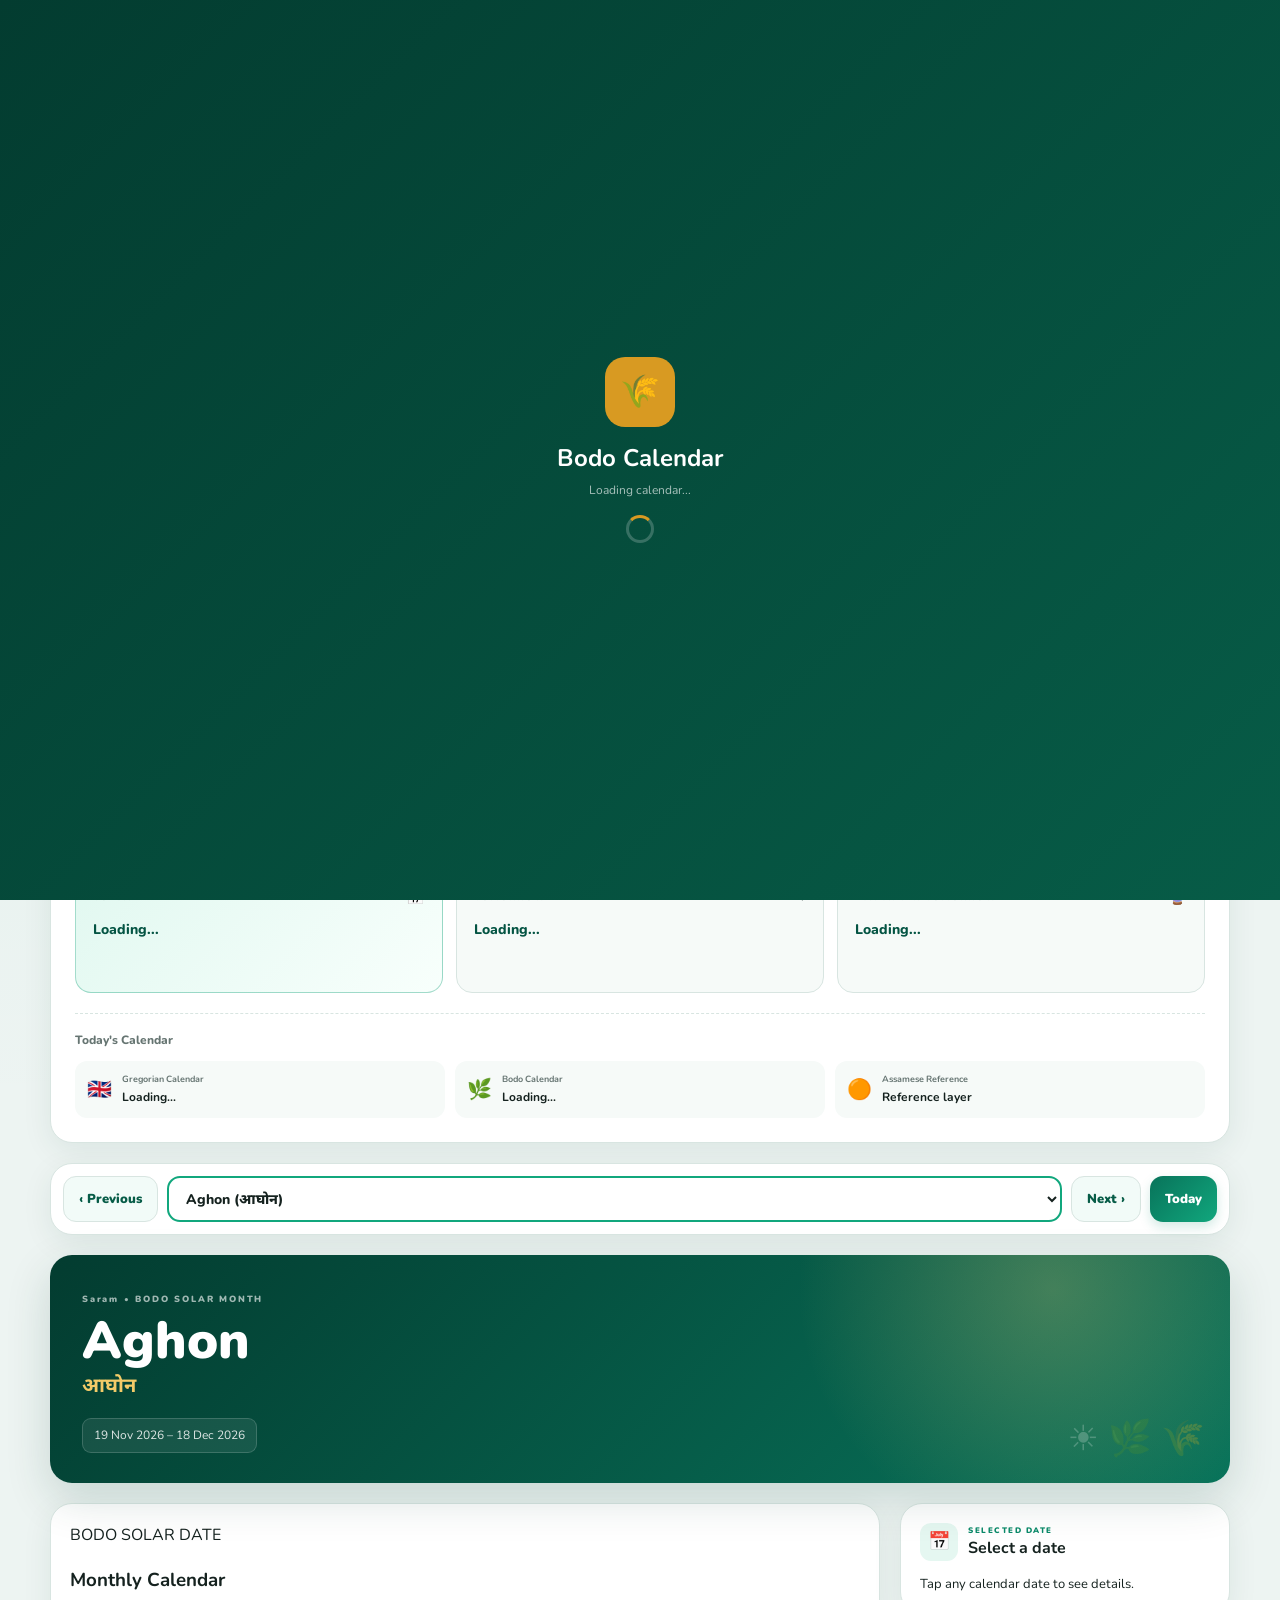
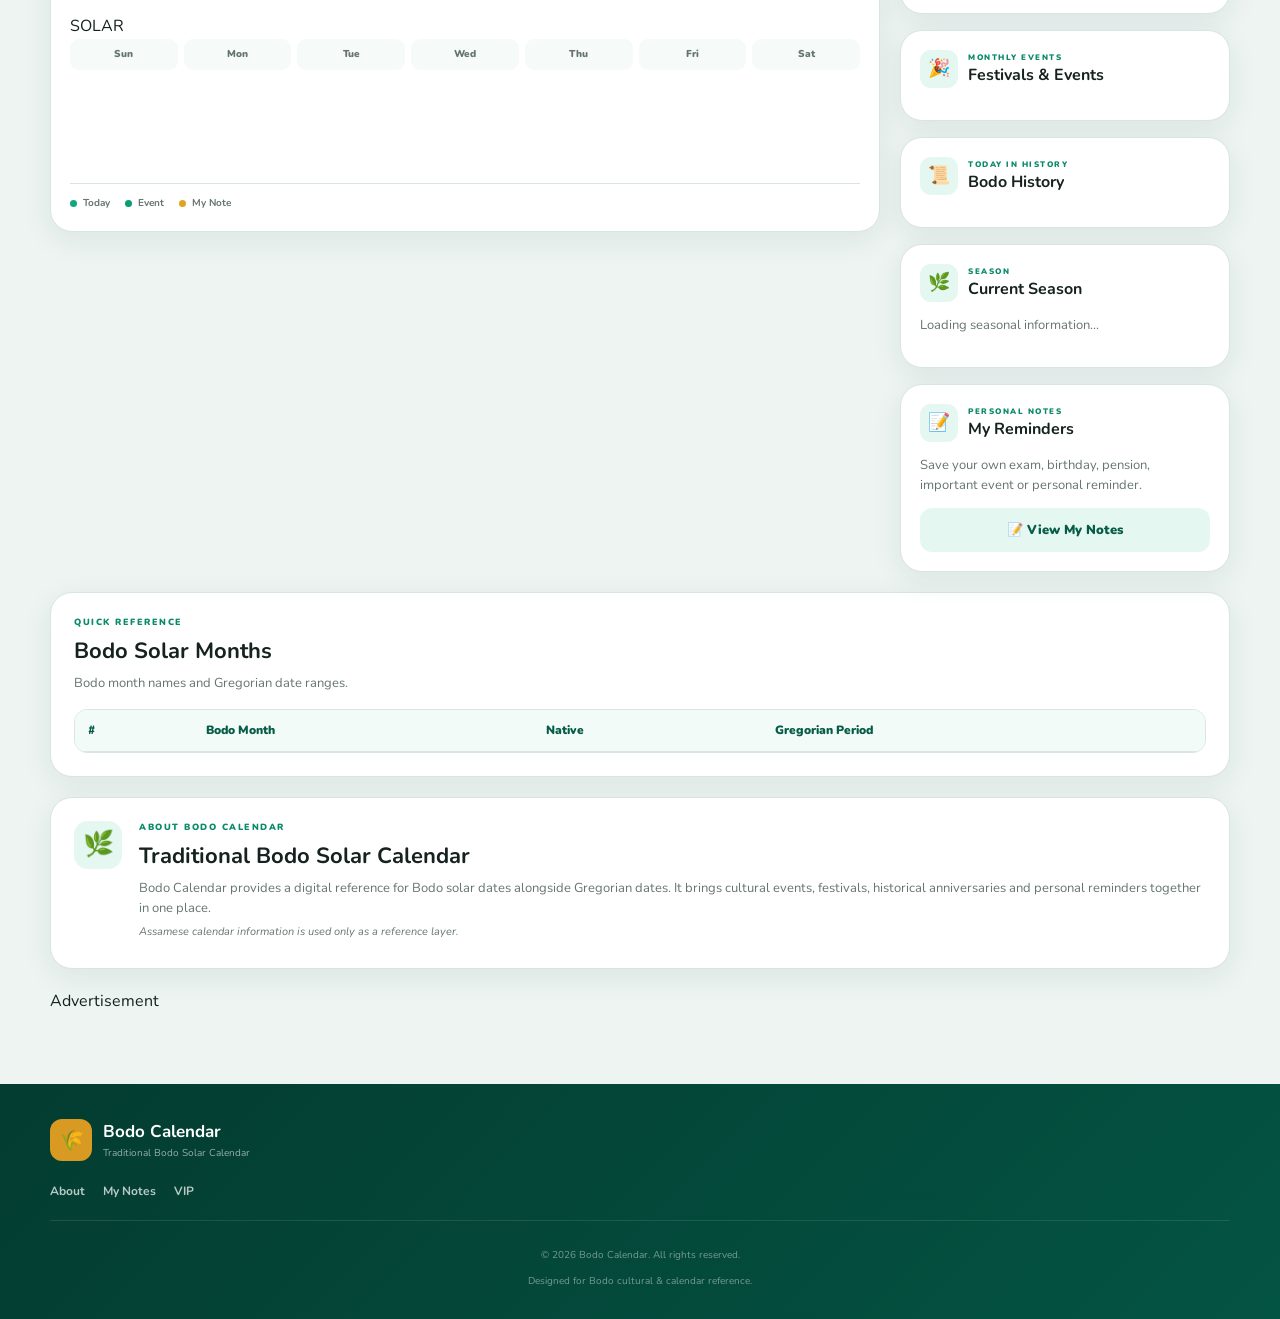
==== commit b56a068c: "Update index.html" ====
--- a/index.html
+++ b/index.html
@@ -10,7 +10,7 @@
 
   <meta
     name="description"
-    content="Bodo Calendar — Traditional Bodo Solar Calendar with Gregorian dates, Bodo culture, festivals, historical events and personal reminders."
+    content="Bodo Calendar — Traditional Bodo Solar Calendar with Gregorian dates, Bodo cultural events, historical anniversaries and personal reminders."
   >
 
   <meta name="theme-color" content="#075c47">
@@ -24,17 +24,16 @@
   <link rel="manifest" href="./manifest.json">
   <link rel="icon" type="image/png" href="./assets/favicon.png">
 
-  <!-- Google fonts -->
+  <!-- CACHE BUSTER -->
+  <link rel="stylesheet" href="./css/style.css?v=7.0">
+
   <link rel="preconnect" href="https://fonts.googleapis.com">
   <link rel="preconnect" href="https://fonts.gstatic.com" crossorigin>
 
   <link
-    href="https://fonts.googleapis.com/css2?family=Noto+Sans+Devanagari:wght@400;500;600;700;800;900&family=Nunito:wght@400;500;600;700;800;900&display=swap"
+    href="https://fonts.googleapis.com/css2?family=Noto+Sans+Devanagari:wght@400;500;600;700;800&family=Nunito:wght@400;500;600;700;800;900&display=swap"
     rel="stylesheet"
   >
-
-  <!-- CACHE BUST -->
-  <link rel="stylesheet" href="./css/style.css?v=7.0">
 </head>
 
 <body>
@@ -44,6 +43,7 @@
   <!-- =====================================================
        HEADER
        ===================================================== -->
+
   <header class="site-header">
 
     <div class="header-inner">
@@ -51,18 +51,20 @@
       <a href="./" class="brand-area" aria-label="Bodo Calendar Home">
 
         <div class="brand-logo">
-          ᱵ
+          🌾
         </div>
 
         <div class="brand-text">
+
           <h1>
             Bodo Calendar
-            <span>(बर' दान)</span>
+            <span class="brand-bodo">(बर' दान)</span>
           </h1>
 
           <p>
             Traditional Bodo Solar Calendar
           </p>
+
         </div>
 
       </a>
@@ -73,7 +75,7 @@
           type="button"
           id="installAppBtn"
           class="header-icon-btn hidden"
-          aria-label="Install App"
+          aria-label="Install Bodo Calendar"
         >
           📲
         </button>
@@ -96,12 +98,12 @@
   <!-- =====================================================
        MAIN
        ===================================================== -->
+
   <main class="main-container">
 
-
-    <!-- =====================================================
+    <!-- ===================================================
          BODO CULTURAL HERO
-         ===================================================== -->
+         =================================================== -->
 
     <section class="bodo-culture-hero">
 
@@ -109,20 +111,19 @@
 
         <img
           src="./assets/bodo-women.jpg"
-          alt="Traditional Bodo women in cultural dress"
+          alt="Traditional Bodo women in cultural dress and dance"
           loading="eager"
-          onerror="this.style.display='none'; this.parentElement.classList.add('image-missing');"
-        >
+          onerror="this.style.display='none';this.parentElement.classList.add('image-fallback')"
+        >
+
+        <div class="bodo-hero-pattern"></div>
 
         <div class="bodo-hero-overlay"></div>
 
-        <div class="bodo-pattern pattern-one"></div>
-        <div class="bodo-pattern pattern-two"></div>
-
         <div class="bodo-hero-content">
 
           <span class="bodo-hero-label">
-            BODO CULTURE • बर' हरि
+            BODO CULTURE
           </span>
 
           <h2>
@@ -138,21 +139,29 @@
       </div>
 
 
-      <!-- Traditional Aronai / textile strip -->
+      <!-- =================================================
+           TEXTILE / ARONAI
+           ================================================= -->
+
       <div class="bodo-textile-strip">
 
         <img
           src="./assets/bodo-scarf.jpg"
           alt="Traditional Bodo textile pattern"
           loading="lazy"
-          onerror="this.style.display='none'; this.parentElement.classList.add('image-missing');"
-        >
-
-        <div class="textile-overlay"></div>
-
-        <div class="textile-text">
-          <span>TRADITIONAL BODO TEXTILE</span>
-          <strong>ARONAI • CULTURE • IDENTITY</strong>
+          onerror="this.style.display='none';this.parentElement.classList.add('textile-fallback')"
+        >
+
+        <div class="textile-overlay">
+
+          <span>
+            TRADITIONAL BODO TEXTILE
+          </span>
+
+          <strong>
+            ARONAI • CULTURE • IDENTITY
+          </strong>
+
         </div>
 
       </div>
@@ -160,9 +169,9 @@
     </section>
 
 
-    <!-- =====================================================
+    <!-- ===================================================
          WELCOME
-         ===================================================== -->
+         =================================================== -->
 
     <section
       id="welcomeCard"
@@ -175,8 +184,8 @@
 
       <div class="welcome-content">
 
-        <span class="section-mini-label">
-          NJWNM PHUNG
+        <span class="welcome-overline">
+          NWJWM PHUNG
         </span>
 
         <h2>
@@ -186,7 +195,7 @@
         <p>
           Traditional Bodo Solar Calendar is now live.
           Check Bodo dates, cultural events, historical
-          anniversaries, holidays and your personal reminders.
+          anniversaries, holidays and personal reminders.
         </p>
 
       </div>
@@ -195,7 +204,6 @@
         type="button"
         id="closeWelcomeBtn"
         class="close-card-btn"
-        aria-label="Close welcome message"
       >
         ×
       </button>
@@ -203,13 +211,14 @@
     </section>
 
 
-    <!-- =====================================================
+    <!-- ===================================================
          NOTIFICATION
-         ===================================================== -->
+         =================================================== -->
 
     <section
       id="notificationPanel"
       class="notification-panel hidden"
+      aria-live="polite"
     >
 
       <div class="notification-icon">
@@ -252,9 +261,9 @@
     </section>
 
 
-    <!-- =====================================================
+    <!-- ===================================================
          LIVE CALENDAR
-         ===================================================== -->
+         =================================================== -->
 
     <section
       id="todayAlertBox"
@@ -274,7 +283,7 @@
           </h2>
 
           <p id="liveStatusUpdated">
-            Automatically updated
+            Automatically updated every day
           </p>
 
         </div>
@@ -290,6 +299,7 @@
       <div class="live-date-grid">
 
         <!-- TODAY -->
+
         <article class="live-date-card today-live-card">
 
           <div class="live-card-top">
@@ -298,7 +308,9 @@
               TODAY
             </span>
 
-            <span>📅</span>
+            <span>
+              📅
+            </span>
 
           </div>
 
@@ -313,6 +325,7 @@
 
 
         <!-- TOMORROW -->
+
         <article class="live-date-card">
 
           <div class="live-card-top">
@@ -321,7 +334,9 @@
               TOMORROW
             </span>
 
-            <span>➡️</span>
+            <span>
+              ➡️
+            </span>
 
           </div>
 
@@ -336,15 +351,18 @@
 
 
         <!-- DAY AFTER -->
+
         <article class="live-date-card">
 
           <div class="live-card-top">
 
             <span class="live-card-label">
-              DAY AFTER
+              DAY AFTER TOMORROW
             </span>
 
-            <span>🔮</span>
+            <span>
+              🔮
+            </span>
 
           </div>
 
@@ -360,7 +378,12 @@
       </div>
 
 
-      <div class="calendar-system-status">
+      <!-- CALENDAR SYSTEM STATUS -->
+
+      <div
+        id="calendarSystemStatus"
+        class="calendar-system-status"
+      >
 
         <div class="system-status-title">
           Today's Calendar
@@ -370,16 +393,20 @@
 
           <div class="system-card">
 
-            <span class="system-icon">🇬🇧</span>
+            <span class="system-icon">
+              🇬🇧
+            </span>
 
             <div>
+
               <span class="system-label">
-                Gregorian
+                Gregorian Calendar
               </span>
 
               <strong id="englishTodayStatus">
                 Loading...
               </strong>
+
             </div>
 
           </div>
@@ -387,9 +414,12 @@
 
           <div class="system-card">
 
-            <span class="system-icon">🌿</span>
+            <span class="system-icon">
+              🌿
+            </span>
 
             <div>
+
               <span class="system-label">
                 Bodo Calendar
               </span>
@@ -397,6 +427,7 @@
               <strong id="bodoTodayStatus">
                 Loading...
               </strong>
+
             </div>
 
           </div>
@@ -404,16 +435,20 @@
 
           <div class="system-card">
 
-            <span class="system-icon">🟠</span>
+            <span class="system-icon">
+              🟠
+            </span>
 
             <div>
+
               <span class="system-label">
                 Assamese Reference
               </span>
 
               <strong id="assameseTodayStatus">
-                Reference
+                Reference layer
               </strong>
+
             </div>
 
           </div>
@@ -425,20 +460,22 @@
     </section>
 
 
-    <!-- =====================================================
-         NAVIGATION
-         ===================================================== -->
-
-    <section class="calendar-navigation-card">
+    <!-- ===================================================
+         MONTH NAVIGATION
+         =================================================== -->
+
+    <section
+      class="calendar-navigation-card"
+      aria-label="Calendar navigation"
+    >
 
       <button
         type="button"
         id="prevMonthBtn"
         class="nav-button"
       >
-        ‹ <span>Previous</span>
+        ‹ Previous
       </button>
-
 
       <div class="month-selector-wrapper">
 
@@ -456,15 +493,13 @@
 
       </div>
 
-
       <button
         type="button"
         id="nextMonthBtn"
         class="nav-button"
       >
-        <span>Next</span> ›
+        Next ›
       </button>
-
 
       <button
         type="button"
@@ -477,9 +512,9 @@
     </section>
 
 
-    <!-- =====================================================
+    <!-- ===================================================
          MONTH BANNER
-         ===================================================== -->
+         =================================================== -->
 
     <section
       id="monthBanner"
@@ -518,32 +553,61 @@
         class="month-banner-decoration"
         aria-hidden="true"
       >
-        ☀️　🌿　🌾
+        ☀️ 🌿 🌾
       </div>
 
     </section>
 
 
-    <!-- =====================================================
+    <!-- ===================================================
          CALENDAR + SIDEBAR
-         ===================================================== -->
+         =================================================== -->
 
     <div class="calendar-layout">
 
 
-      <!-- CALENDAR -->
-      <section class="calendar-main-section">
+      <!-- =================================================
+           CALENDAR
+           ================================================= -->
+
+      <section
+        class="calendar-main-section"
+        aria-label="Bodo calendar"
+      >
+
+        <div class="calendar-title-row">
+
+          <div>
+
+            <span class="calendar-overline">
+              BODO SOLAR DATE
+            </span>
+
+            <h3>
+              Monthly Calendar
+            </h3>
+
+          </div>
+
+          <span class="calendar-cycle-badge">
+            SOLAR
+          </span>
+
+        </div>
+
 
         <div
           id="weekdayHeader"
           class="weekday-header"
         ></div>
 
+
         <div
           id="calendarGrid"
           class="calendar-grid"
         ></div>
 
+
         <div class="calendar-legend">
 
           <div class="legend-item">
@@ -558,7 +622,7 @@
 
           <div class="legend-item">
             <span class="legend-dot note-legend"></span>
-            Note
+            My Note
           </div>
 
         </div>
@@ -566,11 +630,15 @@
       </section>
 
 
-      <!-- SIDEBAR -->
+      <!-- =================================================
+           SIDEBAR
+           ================================================= -->
+
       <aside class="events-sidebar">
 
 
         <!-- SELECTED DATE -->
+
         <section
           id="selectedDatePanel"
           class="sidebar-card"
@@ -607,7 +675,11 @@
 
 
         <!-- EVENTS -->
-        <section class="sidebar-card">
+
+        <section
+          id="eventsPanel"
+          class="sidebar-card"
+        >
 
           <div class="sidebar-card-heading">
 
@@ -632,17 +704,17 @@
           <div
             id="eventsList"
             class="events-list"
-          >
-            <div class="empty-state">
-              Loading events...
-            </div>
-          </div>
+          ></div>
 
         </section>
 
 
         <!-- HISTORY -->
-        <section class="sidebar-card">
+
+        <section
+          id="historyPanel"
+          class="sidebar-card"
+        >
 
           <div class="sidebar-card-heading">
 
@@ -653,7 +725,7 @@
             <div>
 
               <span class="sidebar-overline">
-                HISTORY
+                TODAY IN HISTORY
               </span>
 
               <h3>
@@ -667,17 +739,17 @@
           <div
             id="historyList"
             class="history-list"
-          >
-            <div class="empty-state">
-              Loading history...
-            </div>
-          </div>
+          ></div>
 
         </section>
 
 
         <!-- SEASON -->
-        <section class="sidebar-card">
+
+        <section
+          id="seasonPanel"
+          class="sidebar-card"
+        >
 
           <div class="sidebar-card-heading">
 
@@ -707,6 +779,7 @@
 
 
         <!-- NOTES -->
+
         <section class="sidebar-card">
 
           <div class="sidebar-card-heading">
@@ -730,8 +803,8 @@
           </div>
 
           <p>
-            Save exams, birthdays, pension dates,
-            important events and personal reminders.
+            Save your own exam, birthday, pension,
+            important event or personal reminder.
           </p>
 
           <button
@@ -749,9 +822,9 @@
     </div>
 
 
-    <!-- =====================================================
+    <!-- ===================================================
          QUICK REFERENCE
-         ===================================================== -->
+         =================================================== -->
 
     <section class="reference-section">
 
@@ -766,7 +839,7 @@
         </h2>
 
         <p>
-          Traditional Bodo month names with Gregorian periods.
+          Bodo month names and Gregorian date ranges.
         </p>
 
       </div>
@@ -776,12 +849,14 @@
         <table class="reference-table">
 
           <thead>
+
             <tr>
               <th>#</th>
               <th>Bodo Month</th>
               <th>Native</th>
               <th>Gregorian Period</th>
             </tr>
+
           </thead>
 
           <tbody id="monthReferenceBody"></tbody>
@@ -793,9 +868,9 @@
     </section>
 
 
-    <!-- =====================================================
+    <!-- ===================================================
          ABOUT
-         ===================================================== -->
+         =================================================== -->
 
     <section class="about-calendar-card">
 
@@ -814,21 +889,34 @@
         </h2>
 
         <p>
-          Bodo Calendar provides a digital reference for
-          traditional Bodo solar dates alongside Gregorian
-          dates, cultural events, historical anniversaries
-          and personal reminders.
+          Bodo Calendar provides a digital reference for Bodo
+          solar dates alongside Gregorian dates. It brings
+          cultural events, festivals, historical anniversaries
+          and personal reminders together in one place.
         </p>
 
         <p class="about-note">
-          Assamese calendar information is shown only
-          as a reference layer.
+          Assamese calendar information is used only as a
+          reference layer.
         </p>
 
       </div>
 
     </section>
 
+
+    <!-- AD -->
+
+    <section
+      id="adContainer"
+      class="ad-container"
+    >
+
+      <div class="ad-placeholder">
+        Advertisement
+      </div>
+
+    </section>
 
   </main>
 
@@ -844,17 +932,19 @@
       <div class="footer-brand">
 
         <div class="footer-logo">
-          ᱵ
+          🌾
         </div>
 
         <div>
+
           <h3>
             Bodo Calendar
           </h3>
 
           <p>
-            बर' दान • Bodo Calendar
+            Traditional Bodo Solar Calendar
           </p>
+
         </div>
 
       </div>
@@ -888,8 +978,14 @@
 
       <div class="footer-bottom">
 
-        © <span id="copyrightYear"></span>
-        Bodo Calendar
+        <p>
+          © <span id="copyrightYear"></span>
+          Bodo Calendar. All rights reserved.
+        </p>
+
+        <p>
+          Designed for Bodo cultural &amp; calendar reference.
+        </p>
 
       </div>
 
@@ -900,13 +996,15 @@
 </div>
 
 
-<!-- =====================================================
+<!-- =======================================================
      DATE MODAL
-     ===================================================== -->
+     ======================================================= -->
 
 <div
   id="dateModal"
   class="modal-overlay hidden"
+  role="dialog"
+  aria-modal="true"
 >
 
   <div class="modal-box">
@@ -965,16 +1063,18 @@
 </div>
 
 
-<!-- =====================================================
+<!-- =======================================================
      NOTE MODAL
-     ===================================================== -->
+     ======================================================= -->
 
 <div
   id="noteModal"
   class="modal-overlay hidden"
+  role="dialog"
+  aria-modal="true"
 >
 
-  <div class="modal-box">
+  <div class="modal-box note-modal-box">
 
     <div class="modal-header">
 
@@ -984,7 +1084,7 @@
           PERSONAL REMINDER
         </span>
 
-        <h2 id="noteModalTitle">
+        <h2>
           Add a Note
         </h2>
 
@@ -1001,14 +1101,12 @@
     </div>
 
 
-    <form
-      id="noteForm"
-      class="note-form"
-    >
+    <form id="noteForm">
 
       <input
         type="hidden"
         id="noteDate"
+        name="date"
       >
 
       <div class="form-group">
@@ -1017,7 +1115,11 @@
           Category
         </label>
 
-        <select id="noteCategory">
+        <select
+          id="noteCategory"
+          name="category"
+          required
+        >
 
           <option value="Exam">
             📚 Exam
@@ -1053,8 +1155,8 @@
         <input
           type="text"
           id="noteTitle"
+          name="title"
           maxlength="100"
-          placeholder="Example: Mathematics Exam"
           required
         >
 
@@ -1069,9 +1171,9 @@
 
         <textarea
           id="noteDescription"
+          name="description"
           rows="4"
           maxlength="500"
-          placeholder="Write your reminder..."
         ></textarea>
 
       </div>
@@ -1084,10 +1186,11 @@
           <input
             type="checkbox"
             id="noteReminder"
+            name="reminder"
           >
 
           <span>
-            Important reminder
+            Show this as an important reminder
           </span>
 
         </label>
@@ -1121,13 +1224,15 @@
 </div>
 
 
-<!-- =====================================================
+<!-- =======================================================
      NOTES LIST
-     ===================================================== -->
+     ======================================================= -->
 
 <div
   id="notesListModal"
   class="modal-overlay hidden"
+  role="dialog"
+  aria-modal="true"
 >
 
   <div class="modal-box large-modal-box">
@@ -1137,7 +1242,7 @@
       <div>
 
         <span class="modal-overline">
-          PERSONAL NOTES
+          LOCAL STORAGE
         </span>
 
         <h2>
@@ -1166,13 +1271,15 @@
 </div>
 
 
-<!-- =====================================================
+<!-- =======================================================
      VIP
-     ===================================================== -->
+     ======================================================= -->
 
 <div
   id="vipModal"
   class="modal-overlay hidden"
+  role="dialog"
+  aria-modal="true"
 >
 
   <div class="modal-box vip-modal-box">
@@ -1221,6 +1328,7 @@
         class="vip-plan"
         data-vip-plan="monthly"
       >
+
         <span class="vip-plan-name">
           Monthly
         </span>
@@ -1267,9 +1375,9 @@
 </div>
 
 
-<!-- =====================================================
+<!-- =======================================================
      TOAST
-     ===================================================== -->
+     ======================================================= -->
 
 <div
   id="toastContainer"
@@ -1277,9 +1385,9 @@
 ></div>
 
 
-<!-- =====================================================
+<!-- =======================================================
      LOADING
-     ===================================================== -->
+     ======================================================= -->
 
 <div
   id="loadingScreen"
@@ -1289,7 +1397,7 @@
   <div class="loading-content">
 
     <div class="loading-logo">
-      ᱵ
+      🌾
     </div>
 
     <h2>
@@ -1307,9 +1415,9 @@
 </div>
 
 
-<!-- =====================================================
-     SCRIPTS
-     ===================================================== -->
+<!-- =======================================================
+     JAVASCRIPT
+     ======================================================= -->
 
 <script src="./js/calendar-data.js?v=7.0"></script>
 <script src="./js/events.js?v=7.0"></script>
--- a/css/style.css
+++ b/css/style.css
@@ -1,65 +1,56 @@
 /* =========================================================
    BODO CALENDAR
-   FULL RESPONSIVE DESIGN SYSTEM
-   Desktop + Tablet + Android + iOS
+   PREMIUM BODO CULTURAL RESPONSIVE DESIGN
+   VERSION 7.0
    ========================================================= */
 
-
-/* =========================================================
-   01. DESIGN TOKENS
-   ========================================================= */
-
 :root {
-
-  --primary: #05634f;
-  --primary-dark: #044c3d;
-  --primary-deep: #033f32;
-
-  --primary-light: #e6f7f1;
-  --primary-soft: #f0faf7;
-
-  --accent: #16b889;
-  --accent-light: #dff8ef;
-
-  --gold: #d89b18;
-  --gold-light: #fff4d6;
-
-  --bg: #eef3f2;
+  --green-950: #033c30;
+  --green-900: #045443;
+  --green-800: #075c47;
+  --green-700: #08735a;
+  --green-600: #0a8a69;
+  --green-500: #11a77d;
+  --green-100: #e5f7f1;
+  --green-50: #f2fbf8;
+
+  --gold: #d89a22;
+  --gold-light: #f7d27b;
+
+  --red: #a62c24;
+
+  --bg: #edf4f2;
+  --white: #ffffff;
   --surface: #ffffff;
-  --surface-soft: #f7f9fa;
-
-  --text: #17202a;
-  --text-soft: #68757d;
-  --text-muted: #8b969c;
-
-  --border: #d8e1df;
-  --border-dark: #c7d3d0;
-
-  --today: #dff8ef;
-  --selected: #e5f8f2;
-
-  --event: #099b73;
-  --note: #f1a719;
-
-  --danger: #d94b4b;
-
-  --radius-xl: 26px;
+  --surface-soft: #f6faf8;
+
+  --text: #15221f;
+  --muted: #667572;
+
+  --border: #d8e5e1;
+
+  --today: #e1f8f0;
+  --selected: #d5f3e9;
+  --event: #0a9c73;
+  --note: #e1a321;
+
+  --radius-xl: 28px;
   --radius-lg: 22px;
   --radius-md: 16px;
   --radius-sm: 12px;
 
   --shadow:
-    0 5px 20px rgba(14, 48, 42, 0.07);
-
-  --shadow-lg:
-    0 12px 35px rgba(5, 73, 59, 0.12);
+    0 8px 30px rgba(3, 60, 48, 0.08);
+
+  --shadow-heavy:
+    0 16px 45px rgba(3, 60, 48, 0.16);
 
   --max-width: 1180px;
 }
 
 
 /* =========================================================
-   02. RESET
+   RESET
    ========================================================= */
 
 *,
@@ -69,23 +60,24 @@
 }
 
 html {
-  width: 100%;
   min-height: 100%;
-
   scroll-behavior: smooth;
-
   -webkit-text-size-adjust: 100%;
-  text-size-adjust: 100%;
 }
 
 body {
-  width: 100%;
-  min-width: 0;
+  margin: 0;
+  min-width: 320px;
   min-height: 100vh;
 
-  margin: 0;
-
-  background: var(--bg);
+  background:
+    radial-gradient(
+      circle at top left,
+      rgba(17, 167, 125, 0.07),
+      transparent 35%
+    ),
+    var(--bg);
+
   color: var(--text);
 
   font-family:
@@ -98,7 +90,7 @@
     sans-serif;
 
   font-size: 16px;
-  line-height: 1.5;
+  line-height: 1.55;
 
   overflow-x: hidden;
 
@@ -106,26 +98,11 @@
   text-rendering: optimizeLegibility;
 }
 
-body,
 button,
 input,
-select,
-textarea {
-  font-family:
-    "Nunito",
-    "Noto Sans Devanagari",
-    system-ui,
-    -apple-system,
-    BlinkMacSystemFont,
-    "Segoe UI",
-    sans-serif;
-}
-
-button,
-input,
-select,
-textarea {
-  font-size: inherit;
+textarea,
+select {
+  font: inherit;
 }
 
 button {
@@ -133,47 +110,39 @@
   -webkit-tap-highlight-color: transparent;
 }
 
-a {
-  color: inherit;
-  text-decoration: none;
-}
-
-a:visited {
-  color: inherit;
-}
-
 img {
   display: block;
   max-width: 100%;
 }
 
-h1,
-h2,
-h3,
-h4,
-h5,
-h6,
-p {
-  overflow-wrap: anywhere;
+a {
+  color: inherit;
 }
 
 .hidden {
   display: none !important;
 }
 
-[hidden] {
-  display: none !important;
+.sr-only {
+  position: absolute;
+  width: 1px;
+  height: 1px;
+  padding: 0;
+  margin: -1px;
+  overflow: hidden;
+  clip: rect(0, 0, 0, 0);
+  white-space: nowrap;
+  border: 0;
 }
 
 
 /* =========================================================
-   03. APP SHELL
+   APP
    ========================================================= */
 
 .app-shell {
   width: 100%;
   min-height: 100vh;
-
   display: flex;
   flex-direction: column;
 }
@@ -185,41 +154,42 @@
   );
 
   margin: 0 auto;
+  padding: 20px 0 50px;
 
   flex: 1;
-
-  min-width: 0;
-}
-
-.main-container > * {
-  margin-top: 20px;
-}
-
-.main-container > *:first-child {
-  margin-top: 0;
+}
+
+.main-container > section,
+.main-container > div {
+  margin-bottom: 20px;
 }
 
 
 /* =========================================================
-   04. HEADER
+   HEADER
    ========================================================= */
 
 .site-header {
+  position: sticky;
+  top: 0;
+  z-index: 900;
+
   width: 100%;
 
   background:
     linear-gradient(
       135deg,
-      #05634f,
-      #045542
+      var(--green-950),
+      var(--green-800)
     );
 
-  color: #fff;
-
-  border-bottom: 1px solid rgba(255,255,255,.08);
+  color: white;
+
+  border-bottom:
+    1px solid rgba(255, 255, 255, 0.1);
 
   box-shadow:
-    0 4px 18px rgba(0,0,0,.10);
+    0 5px 20px rgba(0, 0, 0, 0.12);
 }
 
 .header-inner {
@@ -228,17 +198,15 @@
     var(--max-width)
   );
 
-  min-height: 84px;
-
-  margin: 0 auto;
+  min-height: 78px;
+
+  margin: auto;
 
   display: flex;
   align-items: center;
   justify-content: space-between;
 
-  gap: 16px;
-
-  min-width: 0;
+  gap: 18px;
 }
 
 .brand-area {
@@ -246,186 +214,151 @@
 
   display: flex;
   align-items: center;
-
-  gap: 13px;
-
-  color: #fff;
+  gap: 12px;
 
   text-decoration: none;
 }
 
 .brand-logo {
-  width: 52px;
-  height: 52px;
-
-  flex: 0 0 52px;
-
-  border-radius: 16px;
+  width: 48px;
+  height: 48px;
+
+  flex: 0 0 auto;
 
   display: flex;
   align-items: center;
   justify-content: center;
+
+  border-radius: 15px;
+
+  background:
+    linear-gradient(
+      145deg,
+      var(--gold-light),
+      var(--gold)
+    );
+
+  color: var(--green-950);
+
+  font-size: 25px;
+  font-weight: 900;
+
+  border:
+    2px solid rgba(255, 255, 255, 0.25);
+
+  box-shadow:
+    0 5px 15px rgba(0, 0, 0, 0.18);
+}
+
+.brand-text {
+  min-width: 0;
+}
+
+.brand-text h1 {
+  margin: 0;
+
+  font-size: clamp(18px, 2.4vw, 25px);
+  line-height: 1.15;
+  font-weight: 900;
+
+  white-space: nowrap;
+}
+
+.brand-text h1 span {
+  color: #f4c75e;
+  font-family: "Noto Sans Devanagari", sans-serif;
+}
+
+.brand-text p {
+  margin: 4px 0 0;
+
+  color: rgba(255, 255, 255, 0.72);
+
+  font-size: 11px;
+  font-weight: 600;
+}
+
+.header-actions {
+  display: flex;
+  align-items: center;
+  gap: 9px;
+}
+
+.header-icon-btn {
+  width: 42px;
+  height: 42px;
+
+  border: 1px solid rgba(255, 255, 255, 0.18);
+  border-radius: 12px;
+
+  background: rgba(255, 255, 255, 0.1);
+  color: white;
+
+  display: flex;
+  align-items: center;
+  justify-content: center;
+}
+
+.vip-button {
+  min-height: 42px;
+
+  border: 0;
+  border-radius: 12px;
+
+  padding: 9px 15px;
 
   background:
     linear-gradient(
       135deg,
-      #27dca3,
-      #16b985
+      #f8d26b,
+      #d99618
     );
 
-  color: #fff;
-
-  font-size: 28px;
+  color: #342200;
+
   font-weight: 900;
+  font-size: 13px;
 
   box-shadow:
-    0 5px 15px rgba(0,0,0,.16);
-}
-
-.brand-text {
-  min-width: 0;
-}
-
-.brand-text h1 {
-  margin: 0;
-
-  color: #fff;
-
-  font-size:
-    clamp(20px, 2.2vw, 27px);
-
-  font-weight: 900;
-
-  line-height: 1.15;
-}
-
-.brand-bodo {
-  color: rgba(255,255,255,.92);
-  font-weight: 700;
-}
-
-.brand-text p {
-  margin: 4px 0 0;
-
-  color: rgba(255,255,255,.72);
-
-  font-size: 11px;
-
-  line-height: 1.3;
-}
-
-.header-actions {
-  flex: 0 0 auto;
-
-  display: flex;
-  align-items: center;
-
-  gap: 8px;
-}
-
-.header-icon-btn {
-  width: 42px;
-  height: 42px;
-
-  padding: 0;
-
-  border: 1px solid rgba(255,255,255,.12);
-
-  border-radius: 12px;
-
-  background: rgba(255,255,255,.13);
-
-  color: #fff;
-
-  display: flex;
-  align-items: center;
-  justify-content: center;
-
-  font-size: 18px;
-
-  transition:
-    background .15s ease,
-    transform .15s ease;
-}
-
-.header-icon-btn:hover {
-  background: rgba(255,255,255,.22);
-}
-
-.header-icon-btn:active {
-  transform: scale(.95);
-}
-
-.vip-button {
-  min-height: 42px;
-
-  padding: 9px 15px;
-
-  border: 0;
-  border-radius: 12px;
+    0 5px 15px rgba(216, 154, 34, 0.28);
+}
+
+
+/* =========================================================
+   BODO CULTURAL HERO
+   ========================================================= */
+
+.bodo-culture-hero {
+  overflow: hidden;
+
+  border-radius: var(--radius-xl);
 
   background:
     linear-gradient(
       135deg,
-      #ffd34d,
-      #ff9f1a
+      var(--green-950),
+      var(--green-700)
     );
 
-  color: #241b00;
-
-  font-size: 13px;
-  font-weight: 900;
-
-  display: inline-flex;
-  align-items: center;
-  justify-content: center;
-
-  gap: 6px;
-
-  box-shadow:
-    0 5px 12px rgba(255,158,24,.24);
-}
-
-.vip-button:active {
-  transform: scale(.96);
-}
-
-
-/* =========================================================
-   05. CULTURAL BODO HERO
-   ========================================================= */
-
-.bodo-culture-hero {
-  width: 100%;
-
-  margin-top: 20px;
-
-  overflow: hidden;
-
-  border-radius: var(--radius-xl);
-
-  background: var(--primary-deep);
-
-  border: 1px solid rgba(0,0,0,.08);
-
-  box-shadow: var(--shadow-lg);
-
-  position: relative;
+  border:
+    1px solid rgba(3, 60, 48, 0.12);
+
+  box-shadow: var(--shadow-heavy);
 }
 
 .bodo-hero-image {
   position: relative;
 
   width: 100%;
-  height: 330px;
+  height: 390px;
 
   overflow: hidden;
 
   background:
     linear-gradient(
       135deg,
-      #075d4b,
-      #033f32
+      #064f3f,
+      #08745a
     );
 }
 
@@ -435,30 +368,47 @@
 
   object-fit: cover;
 
-  object-position: center center;
-
-  opacity: 1;
-
-  transform: scale(1.01);
+  object-position: center 48%;
+
+  transition: transform 0.8s ease;
+}
+
+.bodo-culture-hero:hover
+.bodo-hero-image img {
+  transform: scale(1.025);
+}
+
+.bodo-hero-image.image-missing::before {
+  content: "BODO CULTURE";
+
+  position: absolute;
+  inset: 0;
+
+  display: flex;
+  align-items: center;
+  justify-content: center;
+
+  color: rgba(255,255,255,0.25);
+
+  font-size: 38px;
+  font-weight: 900;
+  letter-spacing: 5px;
 }
 
 .bodo-hero-overlay {
   position: absolute;
-
   inset: 0;
-
-  z-index: 1;
 
   background:
     linear-gradient(
       90deg,
-      rgba(2,55,43,.82) 0%,
-      rgba(2,55,43,.45) 40%,
-      rgba(2,55,43,.12) 100%
+      rgba(2, 49, 39, 0.88) 0%,
+      rgba(3, 67, 53, 0.53) 42%,
+      rgba(3, 67, 53, 0.08) 100%
     ),
     linear-gradient(
       0deg,
-      rgba(2,55,43,.55) 0%,
+      rgba(2, 49, 39, 0.62),
       transparent 65%
     );
 }
@@ -466,82 +416,102 @@
 .bodo-hero-content {
   position: absolute;
 
+  left: 38px;
+  bottom: 38px;
+
   z-index: 3;
 
-  left: 30px;
-  bottom: 28px;
-
-  color: #fff;
-
-  max-width: 600px;
-
-  text-shadow:
-    0 2px 8px rgba(0,0,0,.30);
+  color: white;
+
+  max-width: 520px;
 }
 
 .bodo-hero-label {
   display: inline-flex;
 
-  align-items: center;
-
-  min-height: 26px;
-
-  padding: 4px 11px;
-
-  margin-bottom: 8px;
+  padding: 6px 13px;
+
+  margin-bottom: 10px;
 
   border-radius: 999px;
 
   background:
-    rgba(255,255,255,.16);
+    rgba(255, 255, 255, 0.13);
 
   border:
-    1px solid rgba(255,255,255,.28);
-
-  backdrop-filter: blur(8px);
-
-  color: #fff;
+    1px solid rgba(255,255,255,0.28);
+
+  backdrop-filter: blur(10px);
 
   font-size: 10px;
-
   font-weight: 900;
-
   letter-spacing: 1.5px;
 }
 
 .bodo-hero-content h2 {
   margin: 0;
 
-  color: #fff;
-
-  font-size:
-    clamp(30px, 5vw, 48px);
-
-  line-height: 1.05;
+  font-size: clamp(32px, 6vw, 58px);
+
+  line-height: 1;
 
   font-weight: 900;
+
+  text-shadow:
+    0 4px 18px rgba(0,0,0,0.3);
 }
 
 .bodo-hero-content p {
-  margin: 7px 0 0;
-
-  color: rgba(255,255,255,.88);
-
-  font-size: 14px;
-
-  font-weight: 600;
-}
+  margin: 10px 0 0;
+
+  color: rgba(255,255,255,0.9);
+
+  font-size: 15px;
+  font-weight: 700;
+}
+
+
+/* decorative cultural pattern */
+
+.bodo-pattern {
+  position: absolute;
+
+  width: 170px;
+  height: 170px;
+
+  border:
+    1px solid rgba(246, 210, 123, 0.18);
+
+  transform: rotate(45deg);
+
+  z-index: 1;
+
+  opacity: 0.65;
+}
+
+.pattern-one {
+  right: 70px;
+  top: 55px;
+}
+
+.pattern-two {
+  right: -40px;
+  bottom: -60px;
+}
+
+
+/* =========================================================
+   TEXTILE STRIP
+   ========================================================= */
 
 .bodo-textile-strip {
-  width: 100%;
-  height: 58px;
+  position: relative;
+
+  height: 100px;
 
   overflow: hidden;
 
-  position: relative;
-
-  background:
-    #111;
+  background: #17130d;
 }
 
 .bodo-textile-strip img {
@@ -549,1154 +519,1130 @@
   height: 100%;
 
   object-fit: cover;
-
   object-position: center 45%;
-}
-
-.bodo-textile-strip::after {
-  content: "";
-
+
+  opacity: 0.9;
+}
+
+.bodo-textile-strip.image-missing {
+  background:
+    repeating-linear-gradient(
+      90deg,
+      #17130d 0 15px,
+      #d99a24 15px 25px,
+      #17130d 25px 40px
+    );
+}
+
+.textile-overlay {
   position: absolute;
-
   inset: 0;
-
-  pointer-events: none;
 
   background:
     linear-gradient(
       90deg,
-      rgba(0,0,0,.18),
-      transparent 25%,
-      transparent 75%,
-      rgba(0,0,0,.18)
+      rgba(0,0,0,0.65),
+      rgba(0,0,0,0.15),
+      rgba(0,0,0,0.65)
     );
 }
 
+.textile-text {
+  position: absolute;
+
+  inset: 0;
+
+  display: flex;
+  align-items: center;
+  justify-content: center;
+  flex-direction: column;
+
+  color: white;
+
+  text-align: center;
+
+  text-shadow:
+    0 2px 8px rgba(0,0,0,0.65);
+}
+
+.textile-text span {
+  font-size: 10px;
+  font-weight: 900;
+  letter-spacing: 2px;
+  color: #f3cc68;
+}
+
+.textile-text strong {
+  margin-top: 3px;
+
+  font-size: 17px;
+  font-weight: 900;
+}
+
 
 /* =========================================================
-   06. WELCOME CARD
+   WELCOME
    ========================================================= */
 
+.welcome-card,
+.notification-panel {
+  position: relative;
+
+  display: flex;
+  align-items: flex-start;
+
+  gap: 15px;
+
+  padding: 22px 25px;
+
+  border-radius: var(--radius-lg);
+
+  box-shadow: var(--shadow);
+}
+
 .welcome-card {
+  color: white;
+
+  background:
+    linear-gradient(
+      135deg,
+      var(--green-900),
+      var(--green-700)
+    );
+
+  border:
+    1px solid rgba(255,255,255,0.1);
+}
+
+.welcome-icon,
+.notification-icon {
+  flex: 0 0 auto;
+
+  width: 42px;
+  height: 42px;
+
+  display: flex;
+  align-items: center;
+  justify-content: center;
+
+  border-radius: 13px;
+
+  background: rgba(255,255,255,0.13);
+
+  font-size: 22px;
+}
+
+.section-mini-label {
+  font-size: 9px;
+  font-weight: 900;
+  letter-spacing: 1.8px;
+
+  color: rgba(255,255,255,0.65);
+}
+
+.welcome-content h2,
+.notification-content h2 {
+  margin: 2px 0 0;
+
+  font-size: 21px;
+  line-height: 1.2;
+}
+
+.welcome-content p {
+  margin: 7px 0 0;
+
+  color: rgba(255,255,255,0.82);
+
+  font-size: 14px;
+}
+
+.close-card-btn {
+  position: absolute;
+
+  right: 13px;
+  top: 13px;
+
+  width: 30px;
+  height: 30px;
+
+  border: 0;
+  border-radius: 50%;
+
+  background: rgba(0,0,0,0.12);
+
+  color: currentColor;
+
+  font-size: 19px;
+  line-height: 1;
+}
+
+
+/* =========================================================
+   NOTIFICATION
+   ========================================================= */
+
+.notification-panel {
+  background: white;
+
+  border: 1px solid var(--border);
+}
+
+.notification-content {
+  min-width: 0;
+  flex: 1;
+}
+
+.notification-heading-row {
+  display: flex;
+  align-items: center;
+  gap: 10px;
+}
+
+.notification-badge {
+  padding: 4px 8px;
+
+  border-radius: 999px;
+
+  background: var(--green-100);
+  color: var(--green-800);
+
+  font-size: 9px;
+  font-weight: 900;
+}
+
+.notification-content p {
+  margin: 5px 0;
+
+  color: var(--muted);
+
+  font-size: 14px;
+}
+
+.notification-content small {
+  color: var(--muted);
+}
+
+
+/* =========================================================
+   LIVE CALENDAR
+   ========================================================= */
+
+.live-calendar-panel {
+  padding: 24px;
+
+  background: white;
+
+  border:
+    1px solid var(--border);
+
+  border-radius: var(--radius-lg);
+
+  box-shadow: var(--shadow);
+}
+
+.live-panel-header {
+  display: flex;
+  align-items: center;
+  justify-content: space-between;
+
+  gap: 15px;
+
+  margin-bottom: 18px;
+}
+
+.live-small-label,
+.section-overline,
+.sidebar-overline,
+.modal-overline {
+  display: block;
+
+  color: var(--green-600);
+
+  font-size: 9px;
+  font-weight: 900;
+
+  letter-spacing: 1.5px;
+}
+
+.live-panel-header h2 {
+  margin: 3px 0;
+
+  font-size: 24px;
+  line-height: 1.2;
+}
+
+.live-panel-header p {
+  margin: 0;
+
+  color: var(--muted);
+
+  font-size: 12px;
+}
+
+.live-indicator {
+  display: flex;
+  align-items: center;
+  gap: 6px;
+
+  padding: 7px 11px;
+
+  border-radius: 999px;
+
+  background: var(--green-100);
+  color: var(--green-700);
+
+  font-size: 10px;
+  font-weight: 900;
+}
+
+.live-dot {
+  width: 8px;
+  height: 8px;
+
+  border-radius: 50%;
+
+  background: var(--green-500);
+
+  animation: livePulse 1.6s infinite;
+}
+
+@keyframes livePulse {
+  0%,100% {
+    opacity: 1;
+    transform: scale(1);
+  }
+
+  50% {
+    opacity: 0.35;
+    transform: scale(0.8);
+  }
+}
+
+.live-date-grid {
+  display: grid;
+
+  grid-template-columns:
+    repeat(3, 1fr);
+
+  gap: 13px;
+}
+
+.live-date-card {
+  padding: 17px;
+
+  min-height: 125px;
+
+  background: var(--surface-soft);
+
+  border:
+    1px solid var(--border);
+
+  border-radius: var(--radius-md);
+}
+
+.today-live-card {
+  background:
+    linear-gradient(
+      135deg,
+      #e1f8f0,
+      #f8fffc
+    );
+
+  border-color:
+    rgba(10, 156, 115, 0.35);
+}
+
+.live-card-top {
+  display: flex;
+  align-items: center;
+  justify-content: space-between;
+
+  margin-bottom: 10px;
+
+  color: var(--muted);
+
+  font-size: 15px;
+}
+
+.live-card-label {
+  font-size: 10px;
+  font-weight: 900;
+  letter-spacing: 1px;
+}
+
+.live-date-content {
+  color: var(--green-900);
+
+  font-size: 14px;
+  font-weight: 800;
+
+  line-height: 1.6;
+}
+
+.calendar-system-status {
+  margin-top: 20px;
+
+  padding-top: 17px;
+
+  border-top:
+    1px dashed var(--border);
+}
+
+.system-status-title {
+  margin-bottom: 11px;
+
+  color: var(--muted);
+
+  font-size: 12px;
+  font-weight: 800;
+}
+
+.calendar-system-grid {
+  display: grid;
+
+  grid-template-columns:
+    repeat(3, 1fr);
+
+  gap: 10px;
+}
+
+.system-card {
+  display: flex;
+  align-items: center;
+
+  gap: 10px;
+
+  padding: 12px;
+
+  background: var(--surface-soft);
+
+  border-radius: 12px;
+}
+
+.system-icon {
+  font-size: 20px;
+}
+
+.system-label {
+  display: block;
+
+  color: var(--muted);
+
+  font-size: 9px;
+  font-weight: 700;
+}
+
+.system-card strong {
+  display: block;
+
+  margin-top: 1px;
+
+  font-size: 12px;
+  color: var(--text);
+}
+
+
+/* =========================================================
+   NAVIGATION
+   ========================================================= */
+
+.calendar-navigation-card {
+  display: grid;
+
+  grid-template-columns:
+    auto minmax(180px, 1fr) auto auto;
+
+  align-items: center;
+
+  gap: 9px;
+
+  padding: 12px;
+
+  background: white;
+
+  border:
+    1px solid var(--border);
+
+  border-radius: var(--radius-lg);
+
+  box-shadow: var(--shadow);
+}
+
+.nav-button,
+.today-button {
+  min-height: 46px;
+
+  border-radius: 13px;
+
+  padding: 9px 15px;
+
+  font-size: 13px;
+  font-weight: 900;
+}
+
+.nav-button {
+  border:
+    1px solid var(--border);
+
+  background: var(--green-50);
+
+  color: var(--green-800);
+}
+
+.today-button {
+  border: 0;
+
+  background:
+    linear-gradient(
+      135deg,
+      var(--green-700),
+      var(--green-500)
+    );
+
+  color: white;
+
+  box-shadow:
+    0 5px 12px rgba(10, 138, 105, 0.18);
+}
+
+.month-selector {
+  width: 100%;
+  min-height: 46px;
+
+  padding: 0 13px;
+
+  border:
+    2px solid var(--green-500);
+
+  border-radius: 13px;
+
+  background: white;
+
+  color: var(--text);
+
+  font-size: 14px;
+  font-weight: 800;
+
+  outline: none;
+}
+
+
+/* =========================================================
+   MONTH BANNER
+   ========================================================= */
+
+.month-banner {
   position: relative;
 
-  display: flex;
-  align-items: flex-start;
-
-  gap: 15px;
-
-  padding: 22px 48px 22px 22px;
+  overflow: hidden;
+
+  padding: 30px 32px;
+
+  color: white;
 
   border-radius: var(--radius-lg);
 
   background:
     radial-gradient(
-      circle at 90% 10%,
-      rgba(255,255,255,.10),
+      circle at 85% 15%,
+      rgba(247,210,123,0.25),
       transparent 25%
     ),
     linear-gradient(
       135deg,
-      #05634f,
-      #08725b
+      var(--green-950),
+      var(--green-700)
     );
 
-  color: #fff;
+  box-shadow: var(--shadow-heavy);
+}
+
+.month-season-label {
+  font-size: 9px;
+  font-weight: 900;
+  letter-spacing: 1.8px;
+
+  color: rgba(255,255,255,0.62);
+}
+
+.month-banner h2 {
+  margin: 5px 0 0;
+
+  font-size: clamp(34px, 5vw, 52px);
+
+  line-height: 1;
+
+  font-weight: 900;
+}
+
+.month-native-name {
+  margin: 5px 0 0;
+
+  font-family:
+    "Noto Sans Devanagari",
+    sans-serif;
+
+  font-size: 20px;
+  font-weight: 700;
+
+  color: #f3cb68;
+}
+
+.month-date-range {
+  margin-top: 15px;
+
+  display: inline-flex;
+
+  padding: 7px 11px;
+
+  border:
+    1px solid rgba(255,255,255,0.16);
+
+  border-radius: 9px;
+
+  background: rgba(255,255,255,0.08);
+
+  color: rgba(255,255,255,0.85);
+
+  font-size: 12px;
+}
+
+.month-banner-decoration {
+  position: absolute;
+
+  right: 25px;
+  bottom: 16px;
+
+  color: rgba(255,255,255,0.22);
+
+  font-size: 35px;
+}
+
+
+/* =========================================================
+   CALENDAR LAYOUT
+   ========================================================= */
+
+.calendar-layout {
+  display: grid;
+
+  grid-template-columns:
+    minmax(0, 1fr)
+    330px;
+
+  gap: 20px;
+
+  align-items: start;
+}
+
+.calendar-main-section {
+  min-width: 0;
+
+  padding: 19px;
+
+  background: white;
+
+  border:
+    1px solid var(--border);
+
+  border-radius: var(--radius-lg);
 
   box-shadow: var(--shadow);
 }
 
-.welcome-icon {
-  flex: 0 0 auto;
-
-  font-size: 30px;
-
-  line-height: 1;
-}
-
-.welcome-content {
+.weekday-header {
+  display: grid;
+
+  grid-template-columns:
+    repeat(7, 1fr);
+
+  gap: 6px;
+
+  margin-bottom: 8px;
+}
+
+.weekday-header > div {
+  padding: 8px 2px;
+
+  text-align: center;
+
+  border-radius: 9px;
+
+  background: var(--surface-soft);
+
+  color: var(--muted);
+
+  font-size: 10px;
+  font-weight: 900;
+}
+
+.calendar-grid {
+  display: grid;
+
+  grid-template-columns:
+    repeat(7, minmax(0, 1fr));
+
+  gap: 7px;
+}
+
+.calendar-day {
+  position: relative;
+
   min-width: 0;
-}
-
-.welcome-content h2 {
-  margin: 0;
-
-  color: #fff;
-
-  font-size: 21px;
-
-  line-height: 1.2;
-}
-
-.welcome-content p {
-  margin: 7px 0 0;
-
-  color: rgba(255,255,255,.82);
-
-  font-size: 14px;
-
-  line-height: 1.6;
-}
-
-.close-card-btn {
-  position: absolute;
-
-  top: 14px;
-  right: 14px;
-
-  width: 32px;
-  height: 32px;
-
-  padding: 0;
-
-  border: 0;
-
-  border-radius: 50%;
-
-  background: rgba(255,255,255,.12);
-
-  color: #fff;
-
-  font-size: 20px;
-
-  display: flex;
-  align-items: center;
-  justify-content: center;
-}
-
-
-/* =========================================================
-   07. UPDATE / NOTIFICATION
-   ========================================================= */
-
-.notification-panel {
-  position: relative;
-
-  display: flex;
-  align-items: flex-start;
-
-  gap: 14px;
-
-  padding: 18px 48px 18px 20px;
-
-  border-radius: var(--radius-lg);
-
+  min-height: 90px;
+
+  padding: 9px;
+
+  border:
+    1px solid var(--border);
+
+  border-radius: 13px;
+
+  background: white;
+
+  text-align: left;
+
+  color: var(--text);
+
+  display: flex;
+  flex-direction: column;
+  justify-content: space-between;
+
+  transition:
+    transform 0.12s ease,
+    border-color 0.12s ease,
+    background 0.12s ease;
+}
+
+.calendar-day:hover {
+  transform: translateY(-1px);
+
+  border-color:
+    var(--green-500);
+
+  background:
+    var(--green-50);
+}
+
+.calendar-day.today {
+  background: var(--today);
+
+  border-color:
+    var(--green-500);
+}
+
+.calendar-day.selected {
   background:
     linear-gradient(
       135deg,
-      #effcf7,
-      #e7f8f2
+      #d7f5ea,
+      #f4fffb
     );
 
-  border: 1px solid #a8e7d3;
-
-  color: var(--text);
-
-  box-shadow: var(--shadow);
-}
-
-.notification-icon {
-  font-size: 28px;
-}
-
-.notification-content {
-  min-width: 0;
-}
-
-.notification-content h2 {
-  margin: 0;
-
-  font-size: 18px;
-}
-
-.notification-content p {
-  margin: 5px 0 0;
-
-  color: var(--text-soft);
-
-  font-size: 13px;
-}
-
-
-/* =========================================================
-   08. LIVE CALENDAR
-   ========================================================= */
-
-.live-calendar-panel {
-  width: 100%;
-
-  padding: 22px;
-
-  border-radius: var(--radius-lg);
-
-  background: var(--surface);
-
-  border: 1px solid var(--border);
-
-  box-shadow: var(--shadow);
-}
-
-.live-panel-header {
-  display: flex;
-
-  align-items: flex-start;
-  justify-content: space-between;
+  border:
+    2px solid var(--green-600);
+}
+
+.calendar-day.empty {
+  border-color: transparent;
+
+  background: transparent;
+
+  pointer-events: none;
+}
+
+.day-week {
+  color: var(--muted);
+
+  font-size: 8px;
+  font-weight: 700;
+}
+
+.day-gregorian {
+  color: var(--green-800);
+
+  font-size: 22px;
+  line-height: 1;
+
+  font-weight: 900;
+}
+
+.day-bodo {
+  color: var(--muted);
+
+  font-size: 9px;
+  font-weight: 700;
+}
+
+.day-bodo strong {
+  color: var(--green-700);
+
+  font-size: 11px;
+}
+
+.event-dot {
+  position: absolute;
+
+  right: 8px;
+  top: 8px;
+
+  width: 7px;
+  height: 7px;
+
+  border-radius: 50%;
+
+  background: var(--event);
+}
+
+.note-dot {
+  position: absolute;
+
+  right: 8px;
+  bottom: 8px;
+
+  width: 6px;
+  height: 6px;
+
+  border-radius: 50%;
+
+  background: var(--note);
+}
+
+.calendar-legend {
+  display: flex;
+  flex-wrap: wrap;
 
   gap: 15px;
 
-  margin-bottom: 18px;
-}
-
-.live-panel-header > div:first-child {
-  min-width: 0;
-}
-
-.live-small-label {
-  display: block;
-
-  color: var(--accent);
-
-  font-size: 11px;
-
-  font-weight: 900;
-
-  letter-spacing: 1.2px;
-}
-
-.live-panel-header h2 {
-  margin: 3px 0 2px;
-
-  font-size: 28px;
-
-  line-height: 1.15;
-}
-
-.live-panel-header p {
-  margin: 0;
-
-  color: var(--text-soft);
-
-  font-size: 13px;
-}
-
-.live-indicator {
-  flex: 0 0 auto;
-
-  display: inline-flex;
-  align-items: center;
-
-  gap: 6px;
-
-  padding: 6px 11px;
-
-  border-radius: 999px;
-
-  background: var(--accent-light);
-
-  color: var(--accent);
-
-  font-size: 11px;
-
-  font-weight: 900;
-}
-
-.live-dot {
-  width: 8px;
-  height: 8px;
-
-  border-radius: 50%;
-
-  background: var(--accent);
-
-  animation:
-    bodoLivePulse 1.6s ease-in-out infinite;
-}
-
-@keyframes bodoLivePulse {
-
-  0%,
-  100% {
-    opacity: 1;
-  }
-
-  50% {
-    opacity: .35;
-  }
-}
-
-
-/* =========================================================
-   09. TODAY / TOMORROW / DAY AFTER
-   ========================================================= */
-
-.live-date-grid {
-  display: grid;
-
-  grid-template-columns:
-    repeat(3, minmax(0,1fr));
-
-  gap: 13px;
-}
-
-.live-date-card {
-  min-width: 0;
-
-  padding: 17px;
-
-  border-radius: var(--radius-md);
-
-  background: var(--surface-soft);
-
-  border: 1px solid var(--border);
-}
-
-.live-card-top {
-  display: flex;
-
-  align-items: center;
-  justify-content: space-between;
-
-  gap: 8px;
-
-  margin-bottom: 10px;
-}
-
-.live-card-label {
-  color: var(--primary);
-
-  font-size: 10px;
-
-  font-weight: 900;
-
-  letter-spacing: 1px;
-
-  text-transform: uppercase;
-}
-
-.live-date-content {
-  min-width: 0;
-
-  color: var(--text);
-
-  font-size: 16px;
-
-  font-weight: 800;
-}
-
-
-/* =========================================================
-   10. CALENDAR SYSTEM REFERENCE
-   ========================================================= */
-
-.calendar-system-status {
-  margin-top: 20px;
-
-  padding-top: 17px;
+  margin-top: 15px;
+  padding-top: 12px;
 
   border-top:
     1px solid var(--border);
-}
-
-.system-status-title {
-  margin-bottom: 11px;
-
-  color: var(--text-soft);
-
-  font-size: 12px;
-
-  font-weight: 800;
-}
-
-.calendar-system-grid {
-  display: grid;
-
-  grid-template-columns:
-    repeat(3, minmax(0,1fr));
+
+  color: var(--muted);
+
+  font-size: 10px;
+  font-weight: 700;
+}
+
+.legend-item {
+  display: flex;
+  align-items: center;
+  gap: 6px;
+}
+
+.legend-dot {
+  width: 7px;
+  height: 7px;
+
+  border-radius: 50%;
+}
+
+.today-legend {
+  background: var(--green-500);
+}
+
+.event-legend {
+  background: var(--event);
+}
+
+.note-legend {
+  background: var(--note);
+}
+
+
+/* =========================================================
+   SIDEBAR
+   ========================================================= */
+
+.events-sidebar {
+  display: flex;
+  flex-direction: column;
+  gap: 16px;
+}
+
+.sidebar-card {
+  padding: 19px;
+
+  background: white;
+
+  border:
+    1px solid var(--border);
+
+  border-radius: var(--radius-lg);
+
+  box-shadow: var(--shadow);
+}
+
+.sidebar-card-heading {
+  display: flex;
+  align-items: center;
 
   gap: 10px;
-}
-
-.system-card {
-  min-width: 0;
-
-  display: flex;
-  align-items: center;
-
-  gap: 10px;
-
-  padding: 13px;
-
-  border-radius: var(--radius-sm);
-
-  background: var(--surface-soft);
-
-  border: 1px solid var(--border);
-}
-
-.system-card .system-icon {
-  flex: 0 0 auto;
-
-  width: 32px;
-  height: 32px;
-
-  border-radius: 50%;
+
+  margin-bottom: 13px;
+}
+
+.sidebar-icon {
+  width: 38px;
+  height: 38px;
 
   display: flex;
   align-items: center;
   justify-content: center;
 
-  background: var(--primary-light);
-
-  font-size: 17px;
-}
-
-.system-card > div {
-  min-width: 0;
-}
-
-.system-label {
+  flex: 0 0 auto;
+
+  border-radius: 11px;
+
+  background: var(--green-100);
+
+  font-size: 18px;
+}
+
+.sidebar-card-heading h3 {
+  margin: 2px 0 0;
+
+  font-size: 16px;
+  line-height: 1.2;
+}
+
+.sidebar-overline {
+  color: var(--green-600);
+
+  font-size: 8px;
+}
+
+.selected-date-details,
+.events-list,
+.history-list {
+  font-size: 13px;
+}
+
+.empty-state {
+  padding: 13px;
+
+  border-radius: 11px;
+
+  background: var(--surface-soft);
+
+  color: var(--muted);
+
+  font-size: 12px;
+}
+
+.event-item,
+.history-item {
+  padding: 11px 0;
+
+  border-bottom:
+    1px solid var(--border);
+}
+
+.event-item:last-child,
+.history-item:last-child {
+  border-bottom: 0;
+}
+
+.event-item strong,
+.history-item strong {
   display: block;
 
-  color: var(--text-soft);
-
-  font-size: 10px;
-}
-
-.system-card strong {
+  color: var(--green-800);
+
+  font-size: 13px;
+}
+
+.event-item span,
+.history-item span {
   display: block;
 
-  color: var(--text);
+  margin-top: 3px;
+
+  color: var(--muted);
+
+  font-size: 11px;
+}
+
+.sidebar-card p {
+  color: var(--muted);
 
   font-size: 13px;
-}
-
-
-/* =========================================================
-   11. CALENDAR NAVIGATION
-   ========================================================= */
-
-.calendar-navigation-card {
-  width: 100%;
-
-  display: grid;
-
-  grid-template-columns:
-    auto minmax(180px,1fr) auto;
-
-  gap: 9px;
-
-  align-items: center;
-
-  padding: 12px;
-
-  background: var(--surface);
-
-  border: 1px solid var(--border);
-
-  border-radius: var(--radius-lg);
-
-  box-shadow: var(--shadow);
-}
-
-.nav-button,
-.today-button {
-  min-height: 48px;
-
-  padding: 9px 17px;
-
-  border: 0;
-
-  border-radius: 14px;
-
-  background: var(--primary-light);
-
-  color: var(--primary);
-
-  font-size: 14px;
-
-  font-weight: 900;
-
-  white-space: nowrap;
-}
-
-.nav-button:hover {
-  background: #d5f0e8;
-}
-
-.today-button {
-  grid-column: 1 / -1;
-
-  background: var(--primary);
-
-  color: #fff;
-}
-
-.today-button:hover {
-  background: var(--primary-dark);
-}
-
-.month-selector-wrapper {
-  min-width: 0;
-}
-
-.month-selector {
-  width: 100%;
-
-  min-height: 48px;
-
-  padding:
-    0 14px;
-
-  border:
-    2px solid var(--accent);
-
-  border-radius: 14px;
-
-  background: #fff;
-
-  color: var(--text);
-
-  font-size: 15px;
-
-  font-weight: 700;
-
-  outline: none;
-}
-
-
-/* =========================================================
-   12. MONTH BANNER
-   ========================================================= */
-
-.month-banner {
-  position: relative;
-
-  width: 100%;
-
-  min-height: 190px;
-
-  padding: 28px 30px;
-
-  overflow: hidden;
-
-  border-radius: var(--radius-lg);
-
-  background:
-    radial-gradient(
-      circle at 95% 20%,
-      rgba(255,255,255,.10),
-      transparent 25%
-    ),
-    linear-gradient(
-      135deg,
-      #08725b,
-      #05634f
-    );
-
-  color: #fff;
-
-  box-shadow: var(--shadow);
-}
-
-.month-season-label {
-  color: rgba(255,255,255,.75);
-
-  font-size: 10px;
-
-  font-weight: 900;
-
-  letter-spacing: 1.5px;
-}
-
-.month-banner h2 {
-  margin: 5px 0 1px;
-
-  color: #fff;
-
-  font-size:
-    clamp(32px,4vw,46px);
-
-  line-height: 1;
-
-  font-weight: 900;
-}
-
-.month-native-name {
-  margin: 5px 0 0;
-
-  color: rgba(255,255,255,.90);
-
-  font-size: 21px;
-}
-
-.month-date-range {
-  margin-top: 15px;
-
-  color: rgba(255,255,255,.78);
-
-  font-size: 13px;
-}
-
-.month-banner-decoration {
-  position: absolute;
-
-  right: 28px;
-  bottom: 18px;
-
-  display: flex;
-
-  gap: 9px;
-
-  color: #f4ca39;
-
-  font-size: 32px;
-
-  opacity: .55;
-}
-
-
-/* =========================================================
-   13. CALENDAR LAYOUT
-   ========================================================= */
-
-.calendar-layout {
-  display: grid;
-
-  grid-template-columns:
-    minmax(0,1fr)
-    340px;
-
-  gap: 18px;
-
-  align-items: start;
-}
-
-.calendar-main-section {
-  min-width: 0;
-
-  padding: 20px;
-
-  background: var(--surface);
-
-  border:
-    1px solid var(--border);
-
-  border-radius: var(--radius-lg);
-
-  box-shadow: var(--shadow);
-}
-
-
-/* =========================================================
-   14. WEEKDAY HEADER
-   ========================================================= */
-
-.weekday-header {
-  width: 100%;
-
-  display: grid;
-
-  grid-template-columns:
-    repeat(7,minmax(0,1fr));
-
-  gap: 6px;
-
-  margin-bottom: 7px;
-}
-
-.weekday-header > * {
-  min-width: 0;
-
-  padding: 8px 3px;
-
-  overflow: hidden;
-
-  border-radius: 10px;
-
-  background: #f0f5f4;
-
-  color: var(--text-soft);
-
-  text-align: center;
-
-  font-size: 11px;
-
-  font-weight: 900;
-
-  line-height: 1.15;
-
-  white-space: nowrap;
-
-  text-overflow: ellipsis;
-}
-
-
-/* =========================================================
-   15. CALENDAR GRID
-   ========================================================= */
-
-.calendar-grid {
-  width: 100%;
-
-  display: grid;
-
-  grid-template-columns:
-    repeat(7,minmax(0,1fr));
-
-  gap: 7px;
-
-  min-width: 0;
-}
-
-.calendar-day {
-  position: relative;
-
-  min-width: 0;
-
-  min-height: 90px;
-
-  padding: 9px 7px;
-
-  border:
-    1px solid var(--border);
-
-  border-radius: 14px;
-
-  background: #fff;
-
-  color: var(--text);
-
-  display: flex;
-
-  flex-direction: column;
-
-  justify-content: space-between;
-
-  cursor: pointer;
-
-  transition:
-    border-color .15s ease,
-    background .15s ease,
-    transform .15s ease;
-}
-
-.calendar-day:hover {
-  border-color: var(--accent);
-
-  background: #f5fcfa;
-}
-
-.calendar-day:active {
-  transform: scale(.985);
-}
-
-.calendar-day.today {
-  background: var(--today);
-
-  border-color:
-    rgba(22,184,137,.45);
-}
-
-.calendar-day.selected {
-  background: var(--selected);
-
-  border:
-    2px solid var(--accent);
-
-  padding: 8px 6px;
-}
-
-.calendar-day .weekday {
-  display: block;
-
-  min-width: 0;
-
-  overflow: hidden;
-
-  color: var(--text-soft);
-
-  font-size: 9px;
-
-  line-height: 1.1;
-
-  white-space: nowrap;
-
-  text-overflow: ellipsis;
-}
-
-.calendar-day .gregorian {
-  display: block;
-
-  color: var(--primary);
-
-  font-size: 22px;
-
-  font-weight: 900;
-
-  line-height: 1;
-}
-
-.calendar-day .bodo-date {
-  display: block;
-
-  color: var(--text-soft);
-
-  font-size: 10px;
-
-  line-height: 1.1;
-}
-
-.calendar-day.has-event::after {
-  content: "";
-
-  position: absolute;
-
-  right: 8px;
-  bottom: 8px;
-
-  width: 7px;
-  height: 7px;
-
-  border-radius: 50%;
-
-  background: var(--event);
-}
-
-.calendar-day.has-note::before {
-  content: "";
-
-  position: absolute;
-
-  right: 8px;
-  top: 8px;
-
-  width: 7px;
-  height: 7px;
-
-  border-radius: 50%;
-
-  background: var(--note);
-}
-
-
-/* =========================================================
-   16. EMPTY CALENDAR CELLS
-   ========================================================= */
-
-.calendar-empty,
-.empty-day {
-  min-height: 90px;
-
-  visibility: hidden;
-
-  pointer-events: none;
-}
-
-
-/* =========================================================
-   17. CALENDAR LEGEND
-   ========================================================= */
-
-.calendar-legend {
-  display: flex;
-
-  flex-wrap: wrap;
-
-  align-items: center;
-
-  gap: 15px;
-
-  margin-top: 14px;
-
-  padding-top: 12px;
-
-  border-top:
-    1px solid var(--border);
-
-  color: var(--text-soft);
-
-  font-size: 11px;
-}
-
-.legend-item {
-  display: inline-flex;
-
-  align-items: center;
-
-  gap: 6px;
-}
-
-.legend-dot {
-  width: 8px;
-  height: 8px;
-
-  flex: 0 0 8px;
-
-  border-radius: 50%;
-}
-
-.today-legend {
-  background: var(--accent);
-}
-
-.event-legend {
-  background: var(--event);
-}
-
-.note-legend {
-  background: var(--note);
-}
-
-
-/* =========================================================
-   18. EVENTS SIDEBAR
-   ========================================================= */
-
-.events-sidebar {
-  min-width: 0;
-
-  display: flex;
-
-  flex-direction: column;
-
-  gap: 16px;
-}
-
-.sidebar-card {
-  min-width: 0;
-
-  padding: 19px;
-
-  background: var(--surface);
-
-  border:
-    1px solid var(--border);
-
-  border-radius: var(--radius-lg);
-
-  box-shadow: var(--shadow);
-}
-
-.sidebar-card-heading {
-  display: flex;
-
-  align-items: center;
-
-  gap: 10px;
-
-  margin-bottom: 13px;
-}
-
-.sidebar-icon {
-  font-size: 22px;
-}
-
-.sidebar-card-heading > div {
-  min-width: 0;
-}
-
-.sidebar-overline {
-  display: block;
-
-  color: var(--text-soft);
-
-  font-size: 9px;
-
-  font-weight: 900;
-
-  letter-spacing: 1px;
-}
-
-.sidebar-card-heading h3 {
-  margin: 0;
-
-  font-size: 17px;
 }
 
 .primary-action-button,
 .secondary-action-button {
   width: 100%;
 
-  margin-top: 9px;
-
-  padding: 11px 13px;
+  min-height: 44px;
+
+  border-radius: 12px;
 
   border: 0;
 
-  border-radius: 12px;
-
-  font-weight: 800;
+  font-size: 13px;
+  font-weight: 900;
 }
 
 .primary-action-button {
-  background: var(--primary);
-
-  color: #fff;
-}
-
-.secondary-action-button {
-  background: var(--primary-light);
-
-  color: var(--primary);
-}
-
-
-/* =========================================================
-   19. SELECTED DATE
-   ========================================================= */
-
-.selected-date-card {
-  width: 100%;
-
-  padding: 22px;
-
-  background: var(--surface);
-
-  border:
-    1px solid var(--border);
-
-  border-radius: var(--radius-lg);
-
-  box-shadow: var(--shadow);
-}
-
-.selected-date-card h2 {
-  margin: 4px 0 8px;
-
-  color: var(--text);
-
-  font-size: 25px;
-
-  line-height: 1.2;
-}
-
-.selected-date-card p {
-  margin: 7px 0;
-
-  color: var(--text-soft);
-
-  font-size: 14px;
-}
-
-
-/* =========================================================
-   20. EVENT / HISTORY / NOTES SECTIONS
-   ========================================================= */
-
-.monthly-events,
-.history-section,
-.notes-section,
-.reference-section {
-  width: 100%;
-
-  padding: 22px;
-
-  background: var(--surface);
-
-  border:
-    1px solid var(--border);
-
-  border-radius: var(--radius-lg);
-
-  box-shadow: var(--shadow);
-}
-
-.monthly-events h2,
-.history-section h2,
-.notes-section h2,
-.reference-section h2 {
-  margin: 0;
-
-  font-size: 22px;
-}
-
-.event-list,
-.events-list,
-.history-list,
-.notes-list {
-  display: grid;
-
-  gap: 10px;
-
-  margin-top: 14px;
-}
-
-.event-item,
-.history-item,
-.note-item {
-  padding: 14px;
-
-  border:
-    1px solid var(--border);
-
-  border-radius: 13px;
-
-  background: var(--surface-soft);
-}
-
-
-/* =========================================================
-   21. QUICK REFERENCE
-   ========================================================= */
-
-.reference-table-wrapper {
-  width: 100%;
-
-  margin-top: 15px;
-
-  overflow-x: auto;
-
-  -webkit-overflow-scrolling: touch;
-}
-
-.reference-table {
-  width: 100%;
-
-  min-width: 500px;
-
-  border-collapse: collapse;
-}
-
-.reference-table th,
-.reference-table td {
-  padding: 11px;
-
-  border-bottom:
-    1px solid var(--border);
-
-  text-align: left;
-}
-
-.reference-table th {
-  background: var(--surface-soft);
-
-  color: var(--text-soft);
-
-  font-size: 12px;
-}
-
-
-/* =========================================================
-   22. FOOTER
-   ========================================================= */
-
-.site-footer {
-  width: 100%;
-
-  margin-top: 38px;
-
-  padding:
-    35px 0
-    calc(20px + env(safe-area-inset-bottom));
-
   background:
     linear-gradient(
       135deg,
-      #044c3d,
-      #033f32
+      var(--green-700),
+      var(--green-500)
     );
 
-  color: #fff;
+  color: white;
+}
+
+.secondary-action-button {
+  background: var(--green-100);
+
+  color: var(--green-800);
+}
+
+
+/* =========================================================
+   REFERENCE
+   ========================================================= */
+
+.reference-section,
+.about-calendar-card {
+  padding: 23px;
+
+  background: white;
+
+  border:
+    1px solid var(--border);
+
+  border-radius: var(--radius-lg);
+
+  box-shadow: var(--shadow);
+}
+
+.section-heading h2,
+.about-calendar-card h2 {
+  margin: 4px 0;
+
+  font-size: 22px;
+}
+
+.section-heading p,
+.about-calendar-card p {
+  margin: 5px 0;
+
+  color: var(--muted);
+
+  font-size: 13px;
+}
+
+.reference-table-wrapper {
+  overflow-x: auto;
+
+  margin-top: 16px;
+
+  border:
+    1px solid var(--border);
+
+  border-radius: 13px;
+}
+
+.reference-table {
+  width: 100%;
+
+  border-collapse: collapse;
+
+  min-width: 620px;
+}
+
+.reference-table th,
+.reference-table td {
+  padding: 11px 13px;
+
+  border-bottom:
+    1px solid var(--border);
+
+  text-align: left;
+
+  font-size: 12px;
+}
+
+.reference-table th {
+  background: var(--green-50);
+
+  color: var(--green-800);
+
+  font-weight: 900;
+}
+
+.reference-table tr:last-child td {
+  border-bottom: 0;
+}
+
+.reference-table td:nth-child(1) {
+  color: var(--muted);
+  font-weight: 800;
+}
+
+.reference-table td:nth-child(3) {
+  font-family:
+    "Noto Sans Devanagari",
+    sans-serif;
+
+  font-weight: 700;
+}
+
+
+/* =========================================================
+   ABOUT
+   ========================================================= */
+
+.about-calendar-card {
+  display: flex;
+  align-items: flex-start;
+
+  gap: 17px;
+}
+
+.about-icon {
+  width: 48px;
+  height: 48px;
+
+  flex: 0 0 auto;
+
+  display: flex;
+  align-items: center;
+  justify-content: center;
+
+  border-radius: 14px;
+
+  background: var(--green-100);
+
+  font-size: 25px;
+}
+
+.about-note {
+  font-size: 11px !important;
+  font-style: italic;
+}
+
+
+/* =========================================================
+   FOOTER
+   ========================================================= */
+
+.site-footer {
+  padding: 35px 0 20px;
+
+  background:
+    linear-gradient(
+      135deg,
+      var(--green-950),
+      var(--green-900)
+    );
+
+  color: white;
 }
 
 .footer-inner {
@@ -1705,109 +1651,103 @@
     var(--max-width)
   );
 
-  margin: 0 auto;
+  margin: auto;
 }
 
 .footer-brand {
   display: flex;
-
   align-items: center;
-
   gap: 11px;
-
-  margin-bottom: 18px;
 }
 
 .footer-logo {
-  width: 40px;
-  height: 40px;
-
-  border-radius: 11px;
+  width: 42px;
+  height: 42px;
 
   display: flex;
   align-items: center;
   justify-content: center;
 
-  background: var(--accent);
-
+  border-radius: 12px;
+
+  background: var(--gold);
+
+  color: var(--green-950);
+
+  font-size: 20px;
   font-weight: 900;
 }
 
 .footer-brand h3 {
   margin: 0;
 
-  color: #fff;
-
   font-size: 17px;
 }
 
 .footer-brand p {
   margin: 1px 0 0;
 
-  color: rgba(255,255,255,.65);
-
-  font-size: 11px;
+  color: rgba(255,255,255,0.58);
+
+  font-size: 10px;
 }
 
 .footer-links {
   display: flex;
-
   flex-wrap: wrap;
 
-  gap: 15px;
-
-  margin-bottom: 22px;
-}
-
-.footer-links button,
-.footer-links a {
+  gap: 18px;
+
+  margin: 20px 0;
+}
+
+.footer-links button {
+  border: 0;
+
+  background: none;
+
+  color: rgba(255,255,255,0.72);
+
   padding: 0;
 
-  border: 0;
-
-  background: transparent;
-
-  color: rgba(255,255,255,.78);
-
-  font-size: 13px;
+  font-size: 12px;
+  font-weight: 700;
 }
 
 .footer-bottom {
-  padding-top: 18px;
+  padding-top: 17px;
 
   border-top:
-    1px solid rgba(255,255,255,.10);
-
-  color: rgba(255,255,255,.55);
+    1px solid rgba(255,255,255,0.1);
+
+  color: rgba(255,255,255,0.45);
+
+  font-size: 10px;
 
   text-align: center;
-
-  font-size: 11px;
 }
 
 
 /* =========================================================
-   23. MODALS
+   MODALS
    ========================================================= */
 
 .modal-overlay {
   position: fixed;
-
   inset: 0;
 
-  z-index: 9999;
-
-  padding: 16px;
-
-  display: flex;
-
+  z-index: 2000;
+
+  display: flex;
   align-items: center;
   justify-content: center;
 
+  padding: 16px;
+
   background:
-    rgba(0,0,0,.52);
-
-  backdrop-filter: blur(5px);
+    rgba(1, 28, 22, 0.66);
+
+  backdrop-filter: blur(7px);
 }
 
 .modal-box {
@@ -1817,50 +1757,372 @@
 
   overflow-y: auto;
 
-  padding: 22px;
+  padding: 23px;
+
+  background: white;
 
   border-radius: var(--radius-lg);
 
-  background: #fff;
-
   box-shadow:
-    0 20px 60px rgba(0,0,0,.25);
+    0 25px 80px rgba(0,0,0,0.25);
+}
+
+.large-modal-box {
+  width: min(100%, 650px);
 }
 
 .modal-header {
   display: flex;
-
   align-items: flex-start;
   justify-content: space-between;
 
-  gap: 10px;
-
-  margin-bottom: 15px;
+  gap: 15px;
+
+  margin-bottom: 18px;
+}
+
+.modal-header h2 {
+  margin: 4px 0 0;
+
+  font-size: 22px;
 }
 
 .modal-close-btn {
   width: 36px;
   height: 36px;
 
-  padding: 0;
+  flex: 0 0 auto;
 
   border: 0;
+  border-radius: 10px;
+
+  background: var(--surface-soft);
+
+  color: var(--muted);
+
+  font-size: 24px;
+}
+
+.modal-body {
+  color: var(--text);
+
+  font-size: 14px;
+}
+
+.modal-actions {
+  display: flex;
+  flex-direction: column;
+
+  gap: 8px;
+
+  margin-top: 18px;
+}
+
+.form-group {
+  margin-bottom: 14px;
+}
+
+.form-group label {
+  display: block;
+
+  margin-bottom: 5px;
+
+  color: var(--text);
+
+  font-size: 12px;
+  font-weight: 800;
+}
+
+.form-group input,
+.form-group select,
+.form-group textarea {
+  width: 100%;
+
+  padding: 11px 12px;
+
+  border:
+    1px solid var(--border);
+
+  border-radius: 11px;
+
+  background: white;
+
+  color: var(--text);
+
+  outline: none;
+}
+
+.form-group textarea {
+  resize: vertical;
+}
+
+.checkbox-group label {
+  display: flex;
+  align-items: center;
+  gap: 8px;
+}
+
+.checkbox-group input {
+  width: auto;
+}
+
+
+/* =========================================================
+   VIP
+   ========================================================= */
+
+.vip-modal-top {
+  display: flex;
+  justify-content: space-between;
+  align-items: flex-start;
+}
+
+.vip-crown {
+  font-size: 42px;
+}
+
+.vip-description {
+  color: var(--muted);
+}
+
+.vip-benefits {
+  display: grid;
+
+  gap: 8px;
+
+  margin: 16px 0;
+
+  padding: 15px;
+
+  border-radius: 14px;
+
+  background: var(--green-50);
+
+  color: var(--green-900);
+
+  font-size: 13px;
+  font-weight: 700;
+}
+
+.vip-plans {
+  display: grid;
+
+  grid-template-columns:
+    repeat(2, 1fr);
+
+  gap: 10px;
+}
+
+.vip-plan {
+  position: relative;
+
+  padding: 17px;
+
+  border:
+    2px solid var(--border);
+
+  border-radius: 15px;
+
+  background: white;
+
+  text-align: center;
+}
+
+.vip-plan-featured {
+  border-color: var(--gold);
+
+  background:
+    linear-gradient(
+      145deg,
+      #fffaf0,
+      #fff
+    );
+}
+
+.vip-plan-tag {
+  position: absolute;
+
+  top: -10px;
+  left: 50%;
+
+  transform: translateX(-50%);
+
+  padding: 3px 8px;
+
+  border-radius: 999px;
+
+  background: var(--gold);
+
+  color: #342200;
+
+  font-size: 8px;
+  font-weight: 900;
+}
+
+.vip-plan-name {
+  display: block;
+
+  color: var(--green-800);
+
+  font-weight: 900;
+}
+
+.vip-plan strong {
+  display: block;
+
+  margin: 5px 0;
+
+  font-size: 25px;
+}
+
+.vip-plan small {
+  color: var(--muted);
+}
+
+
+/* =========================================================
+   TOAST
+   ========================================================= */
+
+.toast-container {
+  position: fixed;
+
+  left: 50%;
+  bottom: 22px;
+
+  z-index: 5000;
+
+  transform: translateX(-50%);
+
+  width: min(
+    calc(100% - 30px),
+    420px
+  );
+
+  pointer-events: none;
+}
+
+.toast {
+  padding: 12px 15px;
+
+  border-radius: 12px;
+
+  background: var(--green-950);
+
+  color: white;
+
+  box-shadow:
+    0 10px 30px rgba(0,0,0,0.2);
+
+  font-size: 12px;
+  font-weight: 700;
+
+  text-align: center;
+}
+
+
+/* =========================================================
+   LOADING
+   ========================================================= */
+
+.loading-screen {
+  position: fixed;
+  inset: 0;
+
+  z-index: 9999;
+
+  display: flex;
+  align-items: center;
+  justify-content: center;
+
+  background:
+    linear-gradient(
+      135deg,
+      var(--green-950),
+      var(--green-800)
+    );
+
+  transition:
+    opacity 0.3s ease,
+    visibility 0.3s ease;
+}
+
+.loading-screen.loaded {
+  opacity: 0;
+  visibility: hidden;
+  pointer-events: none;
+}
+
+.loading-content {
+  text-align: center;
+
+  color: white;
+}
+
+.loading-logo {
+  width: 70px;
+  height: 70px;
+
+  margin: 0 auto 13px;
+
+  display: flex;
+  align-items: center;
+  justify-content: center;
+
+  border-radius: 20px;
+
+  background: var(--gold);
+
+  color: var(--green-950);
+
+  font-size: 32px;
+  font-weight: 900;
+}
+
+.loading-content h2 {
+  margin: 0;
+
+  font-size: 24px;
+}
+
+.loading-content p {
+  margin: 4px 0 16px;
+
+  color: rgba(255,255,255,0.65);
+
+  font-size: 12px;
+}
+
+.loading-spinner {
+  width: 28px;
+  height: 28px;
+
+  margin: auto;
+
+  border:
+    3px solid rgba(255,255,255,0.2);
+
+  border-top-color:
+    var(--gold);
 
   border-radius: 50%;
 
-  background: var(--surface-soft);
-
-  color: var(--text);
-
-  font-size: 20px;
+  animation:
+    spin 0.8s linear infinite;
+}
+
+@keyframes spin {
+  to {
+    transform: rotate(360deg);
+  }
 }
 
 
 /* =========================================================
-   24. RESPONSIVE — TABLET
+   TABLET
    ========================================================= */
 
-@media (max-width: 1000px) {
+@media (max-width: 900px) {
 
   .calendar-layout {
     grid-template-columns: 1fr;
@@ -1870,395 +2132,265 @@
     display: grid;
 
     grid-template-columns:
-      repeat(2,minmax(0,1fr));
+      repeat(2, minmax(0, 1fr));
+  }
+
+  .events-sidebar
+  .sidebar-card:last-child {
+    grid-column: 1 / -1;
   }
 
 }
 
 
 /* =========================================================
-   25. RESPONSIVE — 768px
+   MOBILE
    ========================================================= */
 
-@media (max-width: 768px) {
+@media (max-width: 650px) {
+
+  body {
+    font-size: 15px;
+  }
 
   .main-container {
-    width:
-      calc(100% - 24px);
+    width: min(
+      calc(100% - 20px),
+      var(--max-width)
+    );
+
+    padding-top: 10px;
   }
 
   .header-inner {
-    width:
-      calc(100% - 24px);
+    width: calc(100% - 20px);
+
+    min-height: 64px;
+  }
+
+  .brand-logo {
+    width: 39px;
+    height: 39px;
+
+    border-radius: 12px;
+
+    font-size: 20px;
+  }
+
+  .brand-text h1 {
+    font-size: 17px;
+  }
+
+  .brand-text p {
+    font-size: 9px;
+  }
+
+  .header-icon-btn {
+    display: none;
+  }
+
+  .vip-button {
+    padding: 8px 11px;
+
+    font-size: 11px;
+  }
+
+
+  /* HERO */
+
+  .bodo-culture-hero {
+    border-radius: 19px;
+  }
+
+  .bodo-hero-image {
+    height: 235px;
+  }
+
+  .bodo-hero-content {
+    left: 19px;
+    bottom: 19px;
+  }
+
+  .bodo-hero-content h2 {
+    font-size: 31px;
+  }
+
+  .bodo-hero-content p {
+    font-size: 12px;
+  }
+
+  .bodo-hero-label {
+    padding: 5px 9px;
+
+    font-size: 8px;
+  }
+
+  .bodo-pattern {
+    width: 100px;
+    height: 100px;
+  }
+
+  .pattern-one {
+    right: 15px;
+    top: 30px;
+  }
+
+  .bodo-textile-strip {
+    height: 75px;
+  }
+
+  .textile-text span {
+    font-size: 8px;
+  }
+
+  .textile-text strong {
+    font-size: 13px;
+  }
+
+
+  /* WELCOME */
+
+  .welcome-card,
+  .notification-panel {
+    padding: 17px;
+
+    border-radius: 17px;
+  }
+
+  .welcome-icon,
+  .notification-icon {
+    width: 35px;
+    height: 35px;
+
+    font-size: 17px;
+  }
+
+  .welcome-content h2,
+  .notification-content h2 {
+    font-size: 17px;
+  }
+
+  .welcome-content p {
+    font-size: 12px;
+  }
+
+
+  /* LIVE */
+
+  .live-calendar-panel {
+    padding: 17px;
+
+    border-radius: 17px;
+  }
+
+  .live-panel-header {
+    align-items: flex-start;
+  }
+
+  .live-panel-header h2 {
+    font-size: 19px;
+  }
+
+  .live-indicator {
+    font-size: 8px;
+    padding: 6px 8px;
   }
 
   .live-date-grid {
     grid-template-columns: 1fr;
+
+    gap: 9px;
+  }
+
+  .live-date-card {
+    min-height: auto;
+
+    padding: 13px;
+  }
+
+  .live-date-content {
+    font-size: 12px;
   }
 
   .calendar-system-grid {
     grid-template-columns: 1fr;
   }
 
-  .bodo-hero-image {
-    height: 260px;
-  }
-
-  .events-sidebar {
-    grid-template-columns: 1fr;
-  }
-
-}
-
-
-/* =========================================================
-   26. RESPONSIVE — MOBILE
-   ========================================================= */
-
-@media (max-width: 600px) {
-
-  body {
-    font-size: 14px;
-  }
-
-  .main-container {
-    width:
-      calc(100% - 12px);
-
-    margin-left: auto;
-    margin-right: auto;
-  }
-
-  .main-container > * {
-    margin-top: 12px;
-  }
-
-
-  /* ---------------- HEADER ---------------- */
-
-  .header-inner {
-    width:
-      calc(100% - 12px);
-
-    min-height: 68px;
-
-    gap: 9px;
-  }
-
-  .brand-area {
-    gap: 9px;
-  }
-
-  .brand-logo {
-    width: 44px;
-    height: 44px;
-
-    flex-basis: 44px;
-
-    border-radius: 13px;
-
-    font-size: 23px;
-  }
-
-  .brand-text h1 {
-    font-size: 18px;
-  }
-
-  .brand-text p {
-    margin-top: 2px;
-
-    font-size: 9px;
-  }
-
-  .header-actions {
-    gap: 5px;
-  }
-
-  .header-icon-btn {
-    width: 36px;
-    height: 36px;
-
-    border-radius: 10px;
-
-    font-size: 15px;
-  }
-
-  .vip-button {
-    min-height: 36px;
-
-    padding:
-      7px 9px;
-
-    border-radius: 10px;
-
-    font-size: 11px;
-  }
-
-
-  /* ---------------- HERO ---------------- */
-
-  .bodo-culture-hero {
-    margin-top: 12px;
-
-    border-radius: 18px;
-  }
-
-  .bodo-hero-image {
-    height: 205px;
-  }
-
-  .bodo-hero-overlay {
-    background:
-      linear-gradient(
-        90deg,
-        rgba(2,55,43,.74),
-        rgba(2,55,43,.16)
-      ),
-      linear-gradient(
-        0deg,
-        rgba(2,55,43,.52),
-        transparent 65%
-      );
-  }
-
-  .bodo-hero-content {
-    left: 16px;
-    bottom: 16px;
-  }
-
-  .bodo-hero-label {
-    min-height: 22px;
-
-    padding:
-      3px 8px;
-
-    margin-bottom: 5px;
-
-    font-size: 8px;
-
-    letter-spacing: 1.1px;
-  }
-
-  .bodo-hero-content h2 {
-    font-size: 27px;
-  }
-
-  .bodo-hero-content p {
-    margin-top: 4px;
-
-    font-size: 11px;
-  }
-
-  .bodo-textile-strip {
-    height: 42px;
-  }
-
-
-  /* ---------------- WELCOME ---------------- */
-
-  .welcome-card {
-    padding:
-      17px 42px 17px 16px;
-
-    border-radius: 18px;
-
-    gap: 10px;
-  }
-
-  .welcome-icon {
-    font-size: 24px;
-  }
-
-  .welcome-content h2 {
-    font-size: 19px;
-  }
-
-  .welcome-content p {
-    font-size: 12px;
-
-    line-height: 1.55;
-  }
-
-  .close-card-btn {
-    width: 28px;
-    height: 28px;
-
-    top: 11px;
-    right: 11px;
-
-    font-size: 17px;
-  }
-
-
-  /* ---------------- UPDATE ---------------- */
-
-  .notification-panel {
-    padding:
-      15px 42px 15px 15px;
-
-    border-radius: 18px;
-  }
-
-  .notification-icon {
-    font-size: 23px;
-  }
-
-  .notification-content h2 {
-    font-size: 17px;
-  }
-
-  .notification-content p {
-    font-size: 12px;
-  }
-
-
-  /* ---------------- LIVE ---------------- */
-
-  .live-calendar-panel {
-    padding: 15px;
-
-    border-radius: 18px;
-  }
-
-  .live-panel-header {
-    margin-bottom: 12px;
-  }
-
-  .live-small-label {
-    font-size: 9px;
-  }
-
-  .live-panel-header h2 {
-    font-size: 23px;
-  }
-
-  .live-panel-header p {
-    font-size: 11px;
-  }
-
-  .live-indicator {
-    padding: 5px 8px;
-
-    font-size: 9px;
-  }
-
-  .live-date-card {
-    padding: 13px;
-
-    border-radius: 13px;
-  }
-
-
-  /* ---------------- NAVIGATION ---------------- */
+
+  /* NAV */
 
   .calendar-navigation-card {
     grid-template-columns:
       1fr 1fr;
 
-    gap: 7px;
-
-    padding: 8px;
-
-    border-radius: 17px;
+    padding: 10px;
   }
 
   .month-selector-wrapper {
     grid-column: 1 / -1;
-
     grid-row: 1;
   }
 
-  .month-selector {
-    min-height: 45px;
-
-    font-size: 14px;
-
-    border-radius: 12px;
-  }
-
-  .nav-button {
-    min-height: 43px;
-
-    padding:
-      8px 9px;
-
-    border-radius: 12px;
-
-    font-size: 13px;
-  }
-
-  .today-button {
-    min-height: 43px;
-
-    padding: 8px;
-
-    border-radius: 12px;
-
-    font-size: 13px;
-  }
-
-
-  /* ---------------- MONTH BANNER ---------------- */
+  #prevMonthBtn {
+    grid-column: 1;
+    grid-row: 2;
+  }
+
+  #nextMonthBtn {
+    grid-column: 2;
+    grid-row: 2;
+  }
+
+  #todayBtn {
+    grid-column: 1 / -1;
+    grid-row: 3;
+  }
+
+
+  /* MONTH */
 
   .month-banner {
-    min-height: 150px;
-
-    padding: 20px;
-
-    border-radius: 18px;
-  }
-
-  .month-season-label {
-    font-size: 8px;
+    padding: 24px 20px;
+
+    border-radius: 17px;
   }
 
   .month-banner h2 {
-    font-size: 31px;
+    font-size: 38px;
   }
 
   .month-native-name {
-    font-size: 18px;
+    font-size: 17px;
   }
 
   .month-date-range {
-    margin-top: 10px;
-
-    font-size: 11px;
+    font-size: 10px;
   }
 
   .month-banner-decoration {
-    right: 16px;
-    bottom: 13px;
-
-    font-size: 25px;
-  }
-
-
-  /* ---------------- CALENDAR ---------------- */
+    right: 10px;
+    bottom: 10px;
+
+    font-size: 22px;
+  }
+
+
+  /* CALENDAR */
 
   .calendar-main-section {
-    padding: 11px;
-
-    border-radius: 18px;
+    padding: 10px;
+
+    border-radius: 17px;
   }
 
   .weekday-header {
     gap: 3px;
-
-    margin-bottom: 5px;
-  }
-
-  .weekday-header > * {
-    padding:
-      6px 1px;
-
-    border-radius: 8px;
-
-    font-size: 7px;
-
-    line-height: 1;
-
-    letter-spacing: -.1px;
+  }
+
+  .weekday-header > div {
+    padding: 6px 0;
+
+    font-size: 8px;
   }
 
   .calendar-grid {
@@ -2266,392 +2398,131 @@
   }
 
   .calendar-day {
-    min-height: 65px;
-
-    padding:
-      6px 3px;
-
-    border-radius: 10px;
-  }
-
-  .calendar-day.selected {
-    padding:
-      5px 2px;
-  }
-
-  .calendar-day .weekday {
-    font-size: 7px;
-
-    text-align: center;
-  }
-
-  .calendar-day .gregorian {
-    font-size: 18px;
-
-    text-align: center;
-  }
-
-  .calendar-day .bodo-date {
+    min-height: 70px;
+
+    padding: 5px;
+
+    border-radius: 9px;
+  }
+
+  .day-week {
+    display: none;
+  }
+
+  .day-gregorian {
+    font-size: 17px;
+  }
+
+  .day-bodo {
     font-size: 8px;
-
-    text-align: center;
-  }
-
-  .calendar-day.has-event::after {
-    right: 4px;
-    bottom: 4px;
-
-    width: 6px;
-    height: 6px;
-  }
-
-  .calendar-day.has-note::before {
-    right: 4px;
-    top: 4px;
-
-    width: 6px;
-    height: 6px;
-  }
-
-  .calendar-empty,
-  .empty-day {
-    min-height: 65px;
-  }
-
-  .calendar-legend {
-    gap: 10px;
-
-    margin-top: 9px;
-
-    padding-top: 9px;
-
+  }
+
+  .day-bodo strong {
     font-size: 9px;
   }
 
-
-  /* ---------------- SELECTED DATE ---------------- */
-
-  .selected-date-card {
+  .event-dot {
+    width: 5px;
+    height: 5px;
+
+    right: 5px;
+    top: 5px;
+  }
+
+  .note-dot {
+    width: 5px;
+    height: 5px;
+
+    right: 5px;
+    bottom: 5px;
+  }
+
+
+  /* SIDEBAR */
+
+  .events-sidebar {
+    display: flex;
+  }
+
+  .sidebar-card {
     padding: 16px;
 
-    border-radius: 18px;
-  }
-
-  .selected-date-card h2 {
-    font-size: 21px;
-  }
-
-  .selected-date-card p {
-    font-size: 12px;
-  }
-
-
-  /* ---------------- EVENTS ---------------- */
-
-  .monthly-events,
-  .history-section,
-  .notes-section,
-  .reference-section {
-    padding: 16px;
-
-    border-radius: 18px;
-  }
-
-  .monthly-events h2,
-  .history-section h2,
-  .notes-section h2,
-  .reference-section h2 {
+    border-radius: 17px;
+  }
+
+
+  /* REFERENCE */
+
+  .reference-section,
+  .about-calendar-card {
+    padding: 17px;
+
+    border-radius: 17px;
+  }
+
+  .section-heading h2,
+  .about-calendar-card h2 {
     font-size: 19px;
   }
 
-
-  /* ---------------- FOOTER ---------------- */
+  .about-calendar-card {
+    gap: 11px;
+  }
+
+  .about-icon {
+    width: 39px;
+    height: 39px;
+
+    font-size: 19px;
+  }
+
+
+  /* FOOTER */
 
   .site-footer {
-    margin-top: 25px;
-
-    padding-top: 28px;
-  }
-
-  .footer-inner {
-    width:
-      calc(100% - 24px);
-  }
+    padding: 28px 0 18px;
+  }
+
 }
 
 
 /* =========================================================
-   27. SMALL ANDROID — 430px
+   VERY SMALL PHONES
    ========================================================= */
 
-@media (max-width: 430px) {
-
-  .header-actions {
-    gap: 3px;
-  }
-
-  .header-icon-btn {
+@media (max-width: 380px) {
+
+  .brand-text h1 {
+    font-size: 15px;
+  }
+
+  .brand-text p {
     display: none;
   }
 
+  .vip-button span {
+    display: none;
+  }
+
   .vip-button {
-    padding:
-      7px 8px;
-
-    font-size: 10px;
-  }
-
-  .bodo-hero-image {
-    height: 195px;
-  }
-
-  .bodo-hero-content h2 {
-    font-size: 25px;
-  }
-
-  .month-banner h2 {
-    font-size: 29px;
-  }
-
-  .calendar-grid {
-    gap: 3px;
+    width: 39px;
+    height: 39px;
+
+    padding: 0;
+
+    justify-content: center;
   }
 
   .calendar-day {
-    min-height: 61px;
-
-    padding:
-      5px 2px;
-  }
-
-  .calendar-day .weekday {
-    font-size: 6.5px;
-  }
-
-  .calendar-day .gregorian {
-    font-size: 17px;
-  }
-
-  .calendar-day .bodo-date {
-    font-size: 7.5px;
-  }
-
-  .weekday-header > * {
-    font-size: 6.5px;
-  }
-}
-
-
-/* =========================================================
-   28. VERY SMALL PHONES — 380px
-   ========================================================= */
-
-@media (max-width: 380px) {
-
-  .main-container {
-    width:
-      calc(100% - 8px);
-  }
-
-  .header-inner {
-    width:
-      calc(100% - 8px);
-  }
-
-  .brand-logo {
-    width: 40px;
-    height: 40px;
-
-    flex-basis: 40px;
-
-    border-radius: 12px;
-
-    font-size: 21px;
-  }
-
-  .brand-text h1 {
-    font-size: 16px;
-  }
-
-  .brand-text p {
+    min-height: 62px;
+  }
+
+  .day-gregorian {
+    font-size: 15px;
+  }
+
+  .day-bodo strong {
     font-size: 8px;
   }
 
-  .bodo-hero-image {
-    height: 180px;
-  }
-
-  .bodo-hero-content {
-    left: 13px;
-    bottom: 13px;
-  }
-
-  .bodo-hero-content h2 {
-    font-size: 23px;
-  }
-
-  .bodo-hero-content p {
-    font-size: 10px;
-  }
-
-  .bodo-textile-strip {
-    height: 36px;
-  }
-
-  .calendar-main-section {
-    padding: 8px;
-  }
-
-  .weekday-header,
-  .calendar-grid {
-    gap: 2px;
-  }
-
-  .weekday-header > * {
-    padding:
-      5px 0;
-
-    font-size: 6px;
-  }
-
-  .calendar-day {
-    min-height: 57px;
-
-    padding:
-      4px 1px;
-
-    border-radius: 8px;
-  }
-
-  .calendar-day.selected {
-    padding:
-      3px 0;
-  }
-
-  .calendar-day .weekday {
-    font-size: 6px;
-  }
-
-  .calendar-day .gregorian {
-    font-size: 16px;
-  }
-
-  .calendar-day .bodo-date {
-    font-size: 7px;
-  }
-
-  .calendar-empty,
-  .empty-day {
-    min-height: 57px;
-  }
-}
-
-
-/* =========================================================
-   29. LANDSCAPE MOBILE
-   ========================================================= */
-
-@media (
-  max-width: 900px
-) and (
-  orientation: landscape
-) {
-
-  .header-inner {
-    min-height: 62px;
-  }
-
-  .bodo-hero-image {
-    height: 220px;
-  }
-
-  .calendar-day {
-    min-height: 70px;
-  }
-}
-
-
-/* =========================================================
-   30. TOUCH DEVICES
-   ========================================================= */
-
-@media (
-  hover: none
-) and (
-  pointer: coarse
-) {
-
-  button,
-  select,
-  a,
-  .calendar-day {
-    touch-action: manipulation;
-  }
-
-  .calendar-day:hover {
-    border-color: var(--border);
-
-    background: #fff;
-  }
-
-  .calendar-day:active {
-    border-color: var(--accent);
-
-    background: var(--primary-soft);
-
-    transform: scale(.98);
-  }
-}
-
-
-/* =========================================================
-   31. ACCESSIBILITY
-   ========================================================= */
-
-button:focus-visible,
-select:focus-visible,
-input:focus-visible,
-textarea:focus-visible,
-a:focus-visible,
-.calendar-day:focus-visible {
-  outline:
-    3px solid rgba(22,184,137,.35);
-
-  outline-offset: 2px;
-}
-
-
-/* =========================================================
-   32. REDUCE MOTION
-   ========================================================= */
-
-@media (
-  prefers-reduced-motion: reduce
-) {
-
-  *,
-  *::before,
-  *::after {
-    scroll-behavior: auto !important;
-
-    animation-duration: 0.01ms !important;
-    animation-iteration-count: 1 !important;
-
-    transition-duration: 0.01ms !important;
-  }
-}
-
-
-/* =========================================================
-   33. SAFE AREA
-   ========================================================= */
-
-@supports (
-  padding: env(safe-area-inset-bottom)
-) {
-
-  body {
-    padding-bottom:
-      env(safe-area-inset-bottom);
-  }
 }
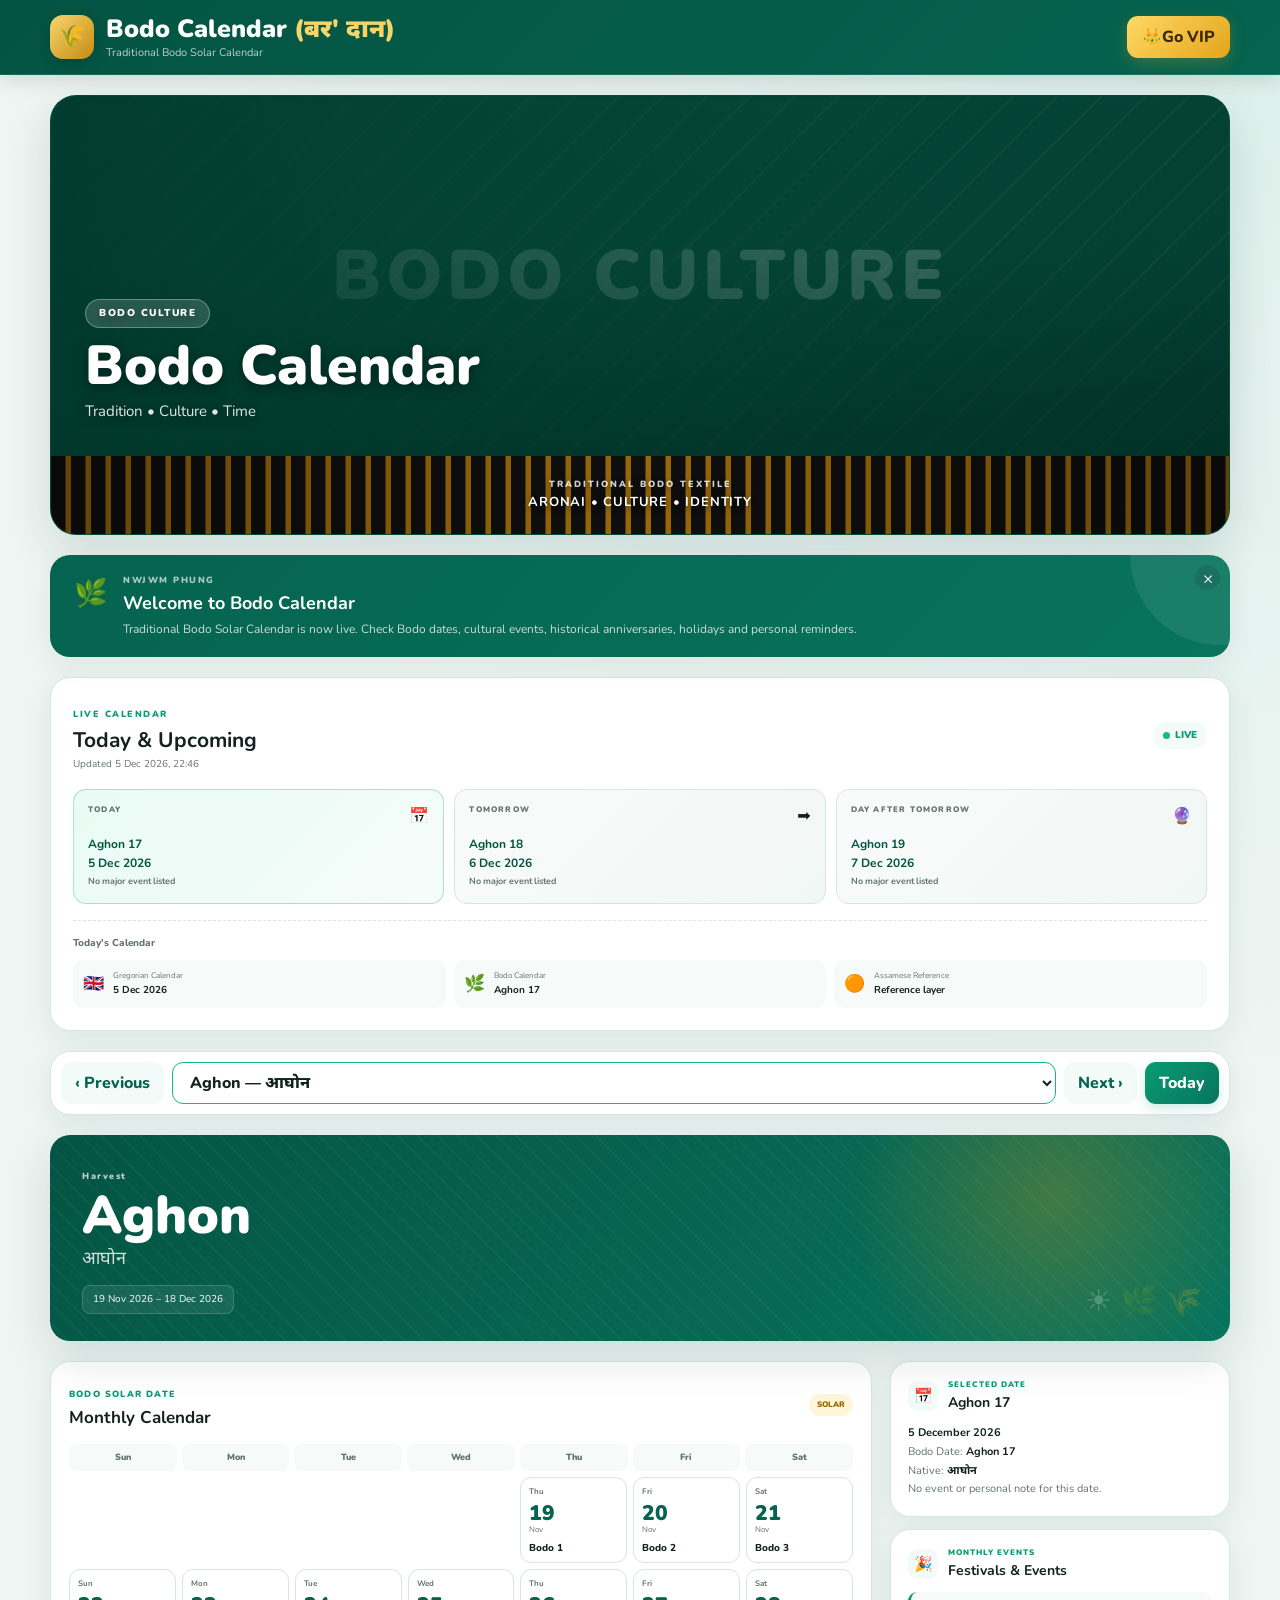
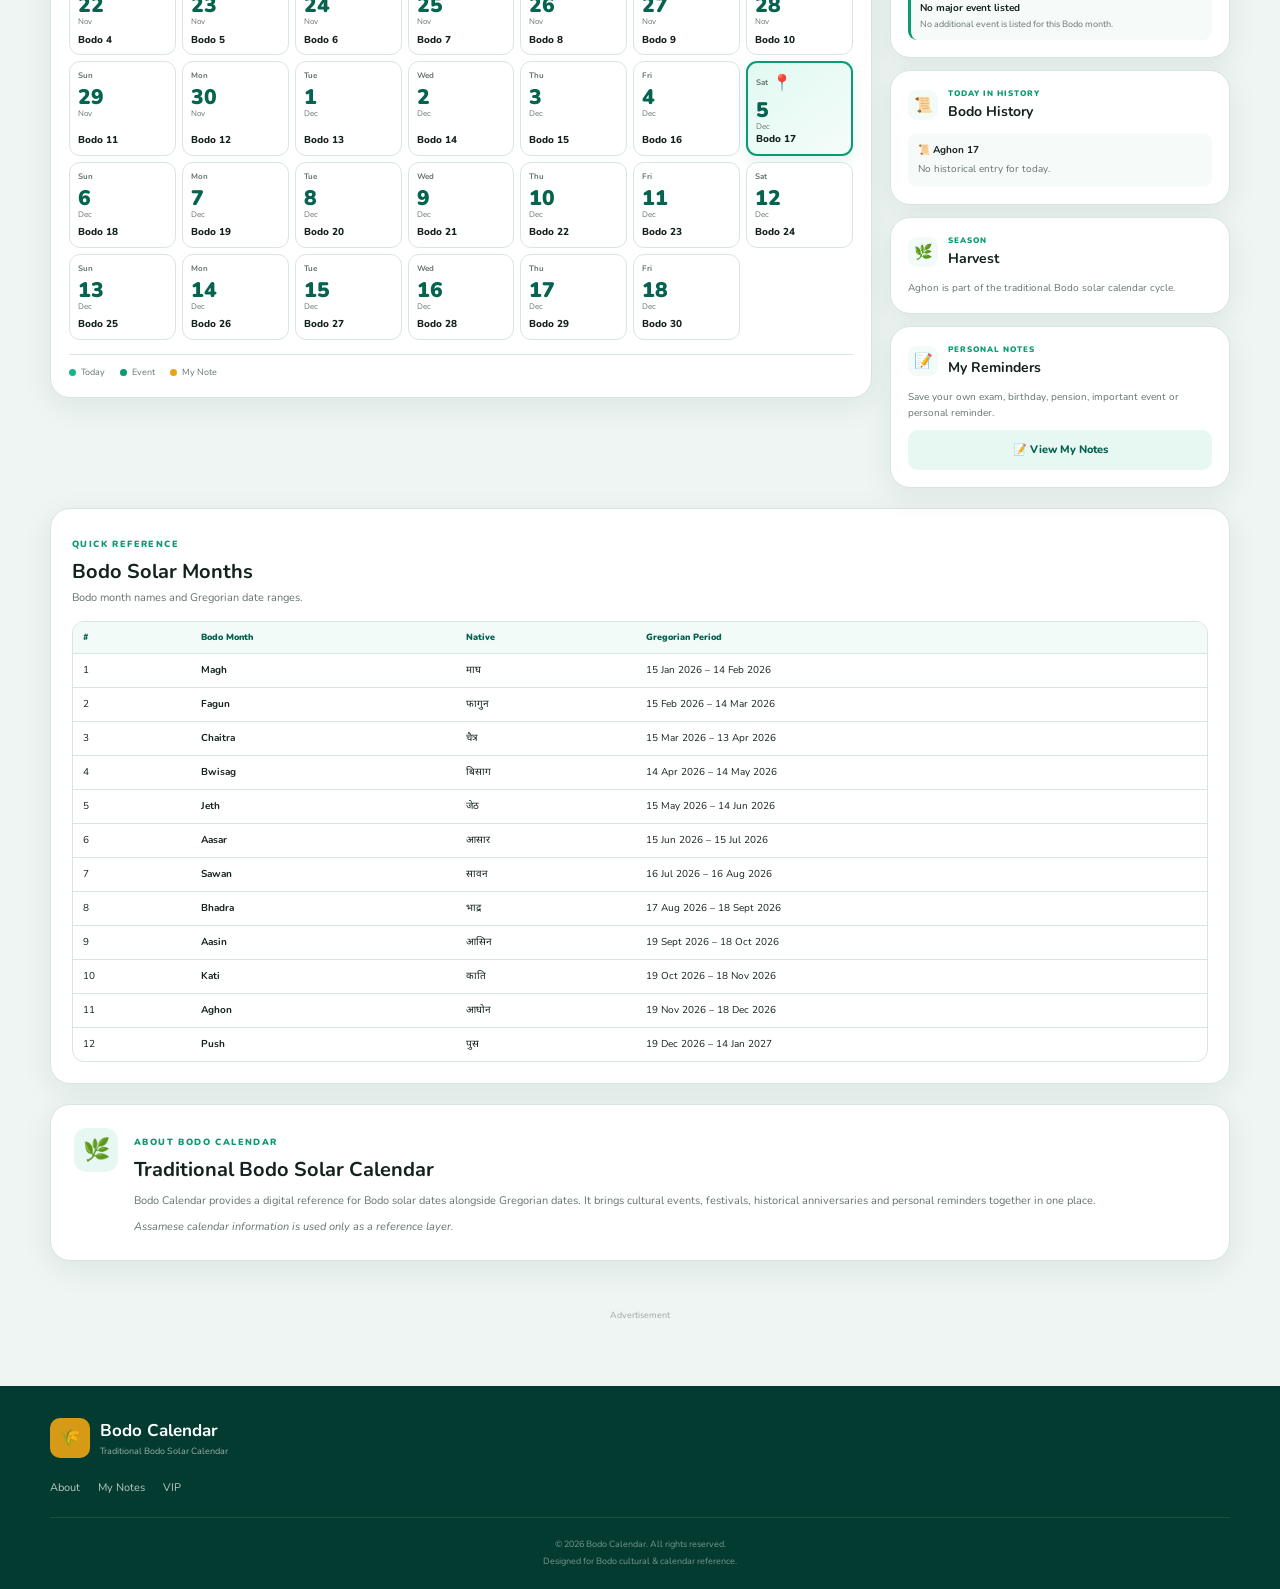
==== commit b94aa96a: "Update index.html" ====
--- a/index.html
+++ b/index.html
@@ -146,7 +146,7 @@
       <div class="bodo-textile-strip">
 
         <img
-          src="./assets/bodo-scarf.jpg"
+          src=".1735633-bagrumba.jpg
           alt="Traditional Bodo textile pattern"
           loading="lazy"
           onerror="this.style.display='none';this.parentElement.classList.add('textile-fallback')"
--- a/css/style.css
+++ b/css/style.css
@@ -1,49 +1,49 @@
 /* =========================================================
    BODO CALENDAR
-   PREMIUM BODO CULTURAL RESPONSIVE DESIGN
+   FULL RESPONSIVE CULTURAL DESIGN
    VERSION 7.0
    ========================================================= */
 
 :root {
-  --green-950: #033c30;
-  --green-900: #045443;
-  --green-800: #075c47;
-  --green-700: #08735a;
-  --green-600: #0a8a69;
-  --green-500: #11a77d;
-  --green-100: #e5f7f1;
+  --green-950: #033b30;
+  --green-900: #045442;
+  --green-800: #05634f;
+  --green-700: #08745d;
+  --green-600: #099b73;
+  --green-500: #16b889;
+  --green-100: #e7f7f2;
   --green-50: #f2fbf8;
 
-  --gold: #d89a22;
-  --gold-light: #f7d27b;
-
-  --red: #a62c24;
-
-  --bg: #edf4f2;
-  --white: #ffffff;
+  --gold-700: #9a6500;
+  --gold-500: #d79a16;
+  --gold-300: #f2ca62;
+  --gold-100: #fff6d9;
+
+  --bg: #eef5f3;
   --surface: #ffffff;
-  --surface-soft: #f6faf8;
-
-  --text: #15221f;
-  --muted: #667572;
-
-  --border: #d8e5e1;
-
-  --today: #e1f8f0;
-  --selected: #d5f3e9;
-  --event: #0a9c73;
-  --note: #e1a321;
-
-  --radius-xl: 28px;
-  --radius-lg: 22px;
-  --radius-md: 16px;
-  --radius-sm: 12px;
+  --surface-soft: #f6faf9;
+
+  --text: #14221f;
+  --text-soft: #64746f;
+
+  --border: #d9e5e1;
+
+  --today: #e0f8f0;
+  --selected: #d5f4e9;
+
+  --event: #0a9b72;
+  --note: #e6a519;
+
+  --radius-xl: 26px;
+  --radius-lg: 20px;
+  --radius-md: 15px;
+  --radius-sm: 11px;
 
   --shadow:
-    0 8px 30px rgba(3, 60, 48, 0.08);
-
-  --shadow-heavy:
-    0 16px 45px rgba(3, 60, 48, 0.16);
+    0 8px 30px rgba(4, 66, 52, 0.08);
+
+  --shadow-lg:
+    0 16px 45px rgba(4, 66, 52, 0.14);
 
   --max-width: 1180px;
 }
@@ -60,6 +60,7 @@
 }
 
 html {
+  width: 100%;
   min-height: 100%;
   scroll-behavior: smooth;
   -webkit-text-size-adjust: 100%;
@@ -67,14 +68,15 @@
 
 body {
   margin: 0;
-  min-width: 320px;
+  width: 100%;
+  min-width: 0;
   min-height: 100vh;
 
   background:
     radial-gradient(
-      circle at top left,
-      rgba(17, 167, 125, 0.07),
-      transparent 35%
+      circle at top right,
+      rgba(22, 184, 137, 0.08),
+      transparent 32%
     ),
     var(--bg);
 
@@ -90,7 +92,7 @@
     sans-serif;
 
   font-size: 16px;
-  line-height: 1.55;
+  line-height: 1.5;
 
   overflow-x: hidden;
 
@@ -100,8 +102,8 @@
 
 button,
 input,
-textarea,
-select {
+select,
+textarea {
   font: inherit;
 }
 
@@ -111,12 +113,8 @@
 }
 
 img {
+  max-width: 100%;
   display: block;
-  max-width: 100%;
-}
-
-a {
-  color: inherit;
 }
 
 .hidden {
@@ -124,15 +122,15 @@
 }
 
 .sr-only {
-  position: absolute;
-  width: 1px;
-  height: 1px;
-  padding: 0;
-  margin: -1px;
-  overflow: hidden;
-  clip: rect(0, 0, 0, 0);
-  white-space: nowrap;
-  border: 0;
+  position: absolute !important;
+  width: 1px !important;
+  height: 1px !important;
+  padding: 0 !important;
+  margin: -1px !important;
+  overflow: hidden !important;
+  clip: rect(0, 0, 0, 0) !important;
+  white-space: nowrap !important;
+  border: 0 !important;
 }
 
 
@@ -141,27 +139,20 @@
    ========================================================= */
 
 .app-shell {
-  width: 100%;
   min-height: 100vh;
   display: flex;
   flex-direction: column;
 }
 
 .main-container {
-  width: min(
-    calc(100% - 32px),
-    var(--max-width)
-  );
-
+  width: min(calc(100% - 32px), var(--max-width));
   margin: 0 auto;
-  padding: 20px 0 50px;
-
   flex: 1;
 }
 
 .main-container > section,
-.main-container > div {
-  margin-bottom: 20px;
+.main-container > .calendar-layout {
+  margin-top: 20px;
 }
 
 
@@ -172,508 +163,488 @@
 .site-header {
   position: sticky;
   top: 0;
-  z-index: 900;
-
-  width: 100%;
-
-  background:
-    linear-gradient(
-      135deg,
-      var(--green-950),
-      var(--green-800)
-    );
-
-  color: white;
-
-  border-bottom:
-    1px solid rgba(255, 255, 255, 0.1);
-
-  box-shadow:
-    0 5px 20px rgba(0, 0, 0, 0.12);
-}
-
-.header-inner {
-  width: min(
-    calc(100% - 32px),
-    var(--max-width)
-  );
-
-  min-height: 78px;
-
-  margin: auto;
-
-  display: flex;
-  align-items: center;
-  justify-content: space-between;
-
-  gap: 18px;
-}
-
-.brand-area {
-  min-width: 0;
-
-  display: flex;
-  align-items: center;
-  gap: 12px;
-
-  text-decoration: none;
-}
-
-.brand-logo {
-  width: 48px;
-  height: 48px;
-
-  flex: 0 0 auto;
-
-  display: flex;
-  align-items: center;
-  justify-content: center;
-
-  border-radius: 15px;
-
-  background:
-    linear-gradient(
-      145deg,
-      var(--gold-light),
-      var(--gold)
-    );
-
-  color: var(--green-950);
-
-  font-size: 25px;
-  font-weight: 900;
-
-  border:
-    2px solid rgba(255, 255, 255, 0.25);
-
-  box-shadow:
-    0 5px 15px rgba(0, 0, 0, 0.18);
-}
-
-.brand-text {
-  min-width: 0;
-}
-
-.brand-text h1 {
-  margin: 0;
-
-  font-size: clamp(18px, 2.4vw, 25px);
-  line-height: 1.15;
-  font-weight: 900;
-
-  white-space: nowrap;
-}
-
-.brand-text h1 span {
-  color: #f4c75e;
-  font-family: "Noto Sans Devanagari", sans-serif;
-}
-
-.brand-text p {
-  margin: 4px 0 0;
-
-  color: rgba(255, 255, 255, 0.72);
-
-  font-size: 11px;
-  font-weight: 600;
-}
-
-.header-actions {
-  display: flex;
-  align-items: center;
-  gap: 9px;
-}
-
-.header-icon-btn {
-  width: 42px;
-  height: 42px;
-
-  border: 1px solid rgba(255, 255, 255, 0.18);
-  border-radius: 12px;
-
-  background: rgba(255, 255, 255, 0.1);
-  color: white;
-
-  display: flex;
-  align-items: center;
-  justify-content: center;
-}
-
-.vip-button {
-  min-height: 42px;
-
-  border: 0;
-  border-radius: 12px;
-
-  padding: 9px 15px;
-
-  background:
-    linear-gradient(
-      135deg,
-      #f8d26b,
-      #d99618
-    );
-
-  color: #342200;
-
-  font-weight: 900;
-  font-size: 13px;
-
-  box-shadow:
-    0 5px 15px rgba(216, 154, 34, 0.28);
-}
-
-
-/* =========================================================
-   BODO CULTURAL HERO
-   ========================================================= */
-
-.bodo-culture-hero {
-  overflow: hidden;
-
-  border-radius: var(--radius-xl);
-
-  background:
-    linear-gradient(
-      135deg,
-      var(--green-950),
-      var(--green-700)
-    );
-
-  border:
-    1px solid rgba(3, 60, 48, 0.12);
-
-  box-shadow: var(--shadow-heavy);
-}
-
-.bodo-hero-image {
-  position: relative;
-
-  width: 100%;
-  height: 390px;
-
-  overflow: hidden;
-
-  background:
-    linear-gradient(
-      135deg,
-      #064f3f,
-      #08745a
-    );
-}
-
-.bodo-hero-image img {
-  width: 100%;
-  height: 100%;
-
-  object-fit: cover;
-
-  object-position: center 48%;
-
-  transition: transform 0.8s ease;
-}
-
-.bodo-culture-hero:hover
-.bodo-hero-image img {
-  transform: scale(1.025);
-}
-
-.bodo-hero-image.image-missing::before {
-  content: "BODO CULTURE";
-
-  position: absolute;
-  inset: 0;
-
-  display: flex;
-  align-items: center;
-  justify-content: center;
-
-  color: rgba(255,255,255,0.25);
-
-  font-size: 38px;
-  font-weight: 900;
-  letter-spacing: 5px;
-}
-
-.bodo-hero-overlay {
-  position: absolute;
-  inset: 0;
-
-  background:
-    linear-gradient(
-      90deg,
-      rgba(2, 49, 39, 0.88) 0%,
-      rgba(3, 67, 53, 0.53) 42%,
-      rgba(3, 67, 53, 0.08) 100%
-    ),
-    linear-gradient(
-      0deg,
-      rgba(2, 49, 39, 0.62),
-      transparent 65%
-    );
-}
-
-.bodo-hero-content {
-  position: absolute;
-
-  left: 38px;
-  bottom: 38px;
-
-  z-index: 3;
-
-  color: white;
-
-  max-width: 520px;
-}
-
-.bodo-hero-label {
-  display: inline-flex;
-
-  padding: 6px 13px;
-
-  margin-bottom: 10px;
-
-  border-radius: 999px;
-
-  background:
-    rgba(255, 255, 255, 0.13);
-
-  border:
-    1px solid rgba(255,255,255,0.28);
-
-  backdrop-filter: blur(10px);
-
-  font-size: 10px;
-  font-weight: 900;
-  letter-spacing: 1.5px;
-}
-
-.bodo-hero-content h2 {
-  margin: 0;
-
-  font-size: clamp(32px, 6vw, 58px);
-
-  line-height: 1;
-
-  font-weight: 900;
-
-  text-shadow:
-    0 4px 18px rgba(0,0,0,0.3);
-}
-
-.bodo-hero-content p {
-  margin: 10px 0 0;
-
-  color: rgba(255,255,255,0.9);
-
-  font-size: 15px;
-  font-weight: 700;
-}
-
-
-/* decorative cultural pattern */
-
-.bodo-pattern {
-  position: absolute;
-
-  width: 170px;
-  height: 170px;
-
-  border:
-    1px solid rgba(246, 210, 123, 0.18);
-
-  transform: rotate(45deg);
-
-  z-index: 1;
-
-  opacity: 0.65;
-}
-
-.pattern-one {
-  right: 70px;
-  top: 55px;
-}
-
-.pattern-two {
-  right: -40px;
-  bottom: -60px;
-}
-
-
-/* =========================================================
-   TEXTILE STRIP
-   ========================================================= */
-
-.bodo-textile-strip {
-  position: relative;
-
-  height: 100px;
-
-  overflow: hidden;
-
-  background: #17130d;
-}
-
-.bodo-textile-strip img {
-  width: 100%;
-  height: 100%;
-
-  object-fit: cover;
-  object-position: center 45%;
-
-  opacity: 0.9;
-}
-
-.bodo-textile-strip.image-missing {
-  background:
-    repeating-linear-gradient(
-      90deg,
-      #17130d 0 15px,
-      #d99a24 15px 25px,
-      #17130d 25px 40px
-    );
-}
-
-.textile-overlay {
-  position: absolute;
-  inset: 0;
-
-  background:
-    linear-gradient(
-      90deg,
-      rgba(0,0,0,0.65),
-      rgba(0,0,0,0.15),
-      rgba(0,0,0,0.65)
-    );
-}
-
-.textile-text {
-  position: absolute;
-
-  inset: 0;
-
-  display: flex;
-  align-items: center;
-  justify-content: center;
-  flex-direction: column;
-
-  color: white;
-
-  text-align: center;
-
-  text-shadow:
-    0 2px 8px rgba(0,0,0,0.65);
-}
-
-.textile-text span {
-  font-size: 10px;
-  font-weight: 900;
-  letter-spacing: 2px;
-  color: #f3cc68;
-}
-
-.textile-text strong {
-  margin-top: 3px;
-
-  font-size: 17px;
-  font-weight: 900;
-}
-
-
-/* =========================================================
-   WELCOME
-   ========================================================= */
-
-.welcome-card,
-.notification-panel {
-  position: relative;
-
-  display: flex;
-  align-items: flex-start;
-
-  gap: 15px;
-
-  padding: 22px 25px;
-
-  border-radius: var(--radius-lg);
-
-  box-shadow: var(--shadow);
-}
-
-.welcome-card {
-  color: white;
+  z-index: 500;
 
   background:
     linear-gradient(
       135deg,
       var(--green-900),
-      var(--green-700)
+      var(--green-800)
     );
 
-  border:
-    1px solid rgba(255,255,255,0.1);
-}
-
-.welcome-icon,
-.notification-icon {
+  color: #fff;
+
+  border-bottom: 1px solid
+    rgba(255, 255, 255, 0.1);
+
+  box-shadow:
+    0 5px 20px rgba(0, 0, 0, 0.12);
+}
+
+.header-inner {
+  width: min(calc(100% - 32px), var(--max-width));
+  min-height: 74px;
+  margin: 0 auto;
+
+  display: flex;
+  align-items: center;
+  justify-content: space-between;
+
+  gap: 18px;
+}
+
+.brand-area {
+  display: flex;
+  align-items: center;
+  gap: 12px;
+
+  color: #fff;
+  text-decoration: none;
+
+  min-width: 0;
+}
+
+.brand-logo {
+  width: 44px;
+  height: 44px;
+
   flex: 0 0 auto;
 
-  width: 42px;
-  height: 42px;
+  display: grid;
+  place-items: center;
+
+  border-radius: 13px;
+
+  background:
+    linear-gradient(
+      135deg,
+      #f8d66c,
+      #c58b12
+    );
+
+  color: #17352d;
+
+  font-size: 21px;
+
+  box-shadow:
+    0 4px 15px rgba(0, 0, 0, 0.18);
+}
+
+.brand-text {
+  min-width: 0;
+}
+
+.brand-text h1 {
+  margin: 0;
+
+  font-size: clamp(18px, 2.3vw, 25px);
+  line-height: 1.1;
+  font-weight: 900;
+
+  white-space: nowrap;
+}
+
+.brand-bodo {
+  color: #f4d56c;
+}
+
+.brand-text p {
+  margin: 4px 0 0;
+
+  font-size: 11px;
+  line-height: 1;
+
+  color: rgba(255, 255, 255, 0.72);
+}
+
+.header-actions {
+  display: flex;
+  align-items: center;
+  gap: 8px;
+}
+
+.header-icon-btn,
+.vip-button {
+  min-height: 40px;
+
+  border: 0;
+  border-radius: 11px;
 
   display: flex;
   align-items: center;
   justify-content: center;
 
-  border-radius: 13px;
-
-  background: rgba(255,255,255,0.13);
-
-  font-size: 22px;
-}
-
-.section-mini-label {
+  font-weight: 800;
+}
+
+.header-icon-btn {
+  width: 40px;
+  background: rgba(255,255,255,0.12);
+  color: #fff;
+}
+
+.vip-button {
+  padding: 9px 15px;
+
+  background:
+    linear-gradient(
+      135deg,
+      #ffd967,
+      #e3a51a
+    );
+
+  color: #3a2805;
+
+  box-shadow:
+    0 5px 15px rgba(218, 164, 30, 0.25);
+}
+
+
+/* =========================================================
+   CULTURAL HERO
+   ========================================================= */
+
+.bodo-culture-hero {
+  position: relative;
+
+  overflow: hidden;
+
+  border-radius: var(--radius-xl);
+
+  background: var(--green-900);
+
+  border: 1px solid
+    rgba(0,0,0,0.08);
+
+  box-shadow: var(--shadow-lg);
+}
+
+.bodo-hero-image {
+  position: relative;
+
+  height: 360px;
+
+  overflow: hidden;
+
+  background:
+    linear-gradient(
+      135deg,
+      #075d4b,
+      #033b30
+    );
+}
+
+.bodo-hero-image img {
+  width: 100%;
+  height: 100%;
+
+  object-fit: cover;
+
+  object-position: center 48%;
+}
+
+.bodo-hero-image.image-fallback::before {
+  content: "BODO CULTURE";
+
+  position: absolute;
+  inset: 0;
+
+  display: grid;
+  place-items: center;
+
+  color: rgba(255,255,255,0.25);
+
+  font-size: clamp(30px, 8vw, 70px);
+  font-weight: 900;
+  letter-spacing: 5px;
+}
+
+.bodo-hero-pattern {
+  position: absolute;
+  inset: 0;
+
+  opacity: 0.14;
+
+  background-image:
+    repeating-linear-gradient(
+      135deg,
+      transparent 0,
+      transparent 28px,
+      rgba(245, 202, 98, 0.35) 29px,
+      rgba(245, 202, 98, 0.35) 31px
+    );
+
+  pointer-events: none;
+}
+
+.bodo-hero-overlay {
+  position: absolute;
+  inset: 0;
+
+  background:
+    linear-gradient(
+      90deg,
+      rgba(1, 55, 43, 0.88) 0%,
+      rgba(1, 55, 43, 0.54) 38%,
+      rgba(1, 55, 43, 0.12) 100%
+    ),
+    linear-gradient(
+      0deg,
+      rgba(0, 40, 31, 0.55),
+      transparent 55%
+    );
+}
+
+.bodo-hero-content {
+  position: absolute;
+
+  left: 34px;
+  bottom: 34px;
+
+  z-index: 3;
+
+  color: #fff;
+
+  text-shadow:
+    0 3px 12px rgba(0,0,0,0.4);
+}
+
+.bodo-hero-label {
+  display: inline-flex;
+
+  padding: 6px 13px;
+
+  border-radius: 999px;
+
+  background:
+    rgba(255,255,255,0.16);
+
+  border:
+    1px solid rgba(255,255,255,0.3);
+
+  backdrop-filter: blur(10px);
+
+  font-size: 10px;
+  font-weight: 900;
+
+  letter-spacing: 1.5px;
+}
+
+.bodo-hero-content h2 {
+  margin: 10px 0 2px;
+
+  font-size: clamp(32px, 6vw, 55px);
+
+  line-height: 1;
+
+  font-weight: 900;
+}
+
+.bodo-hero-content p {
+  margin: 7px 0 0;
+
+  color: rgba(255,255,255,0.88);
+
+  font-size: 15px;
+}
+
+
+/* =========================================================
+   TEXTILE / ARONAI
+   ========================================================= */
+
+.bodo-textile-strip {
+  position: relative;
+
+  height: 78px;
+
+  overflow: hidden;
+
+  background:
+    repeating-linear-gradient(
+      90deg,
+      #111 0,
+      #111 14px,
+      #9a6500 15px,
+      #9a6500 20px
+    );
+}
+
+.bodo-textile-strip img {
+  width: 100%;
+  height: 100%;
+
+  object-fit: cover;
+
+  object-position: center;
+
+  opacity: 0.9;
+}
+
+.bodo-textile-strip::after {
+  content: "";
+
+  position: absolute;
+  inset: 0;
+
+  background:
+    linear-gradient(
+      90deg,
+      rgba(0,0,0,0.45),
+      rgba(0,0,0,0.15),
+      rgba(0,0,0,0.45)
+    );
+
+  pointer-events: none;
+}
+
+.textile-fallback {
+  background:
+    repeating-linear-gradient(
+      90deg,
+      #111 0,
+      #111 14px,
+      #b47a0b 15px,
+      #b47a0b 20px
+    );
+}
+
+.textile-overlay {
+  position: absolute;
+  inset: 0;
+
+  z-index: 3;
+
+  display: flex;
+  flex-direction: column;
+  align-items: center;
+  justify-content: center;
+
+  color: #fff;
+
+  text-align: center;
+
+  text-shadow:
+    0 2px 7px rgba(0,0,0,0.7);
+}
+
+.textile-overlay span {
   font-size: 9px;
   font-weight: 900;
-  letter-spacing: 1.8px;
-
-  color: rgba(255,255,255,0.65);
-}
-
-.welcome-content h2,
-.notification-content h2 {
-  margin: 2px 0 0;
-
-  font-size: 21px;
-  line-height: 1.2;
+
+  letter-spacing: 2px;
+
+  opacity: 0.8;
+}
+
+.textile-overlay strong {
+  margin-top: 2px;
+
+  font-size: 13px;
+  letter-spacing: 0.8px;
+}
+
+
+/* =========================================================
+   WELCOME
+   ========================================================= */
+
+.welcome-card {
+  position: relative;
+
+  display: flex;
+
+  gap: 15px;
+
+  padding: 19px 24px;
+
+  border-radius: var(--radius-lg);
+
+  background:
+    linear-gradient(
+      135deg,
+      #05634f,
+      #08745d
+    );
+
+  color: #fff;
+
+  box-shadow: var(--shadow);
+
+  overflow: hidden;
+}
+
+.welcome-card::after {
+  content: "";
+
+  position: absolute;
+
+  width: 180px;
+  height: 180px;
+
+  right: -80px;
+  top: -90px;
+
+  border-radius: 50%;
+
+  background:
+    rgba(255,255,255,0.08);
+}
+
+.welcome-icon {
+  font-size: 27px;
+}
+
+.welcome-content {
+  padding-right: 30px;
+}
+
+.welcome-overline {
+  display: block;
+
+  font-size: 9px;
+  font-weight: 900;
+
+  letter-spacing: 1.5px;
+
+  opacity: 0.65;
+}
+
+.welcome-content h2 {
+  margin: 2px 0 3px;
+
+  font-size: 18px;
 }
 
 .welcome-content p {
-  margin: 7px 0 0;
-
-  color: rgba(255,255,255,0.82);
-
-  font-size: 14px;
+  margin: 0;
+
+  font-size: 12px;
+
+  color: rgba(255,255,255,0.78);
 }
 
 .close-card-btn {
   position: absolute;
 
-  right: 13px;
-  top: 13px;
-
-  width: 30px;
-  height: 30px;
+  right: 10px;
+  top: 10px;
+
+  width: 25px;
+  height: 25px;
 
   border: 0;
   border-radius: 50%;
 
-  background: rgba(0,0,0,0.12);
+  background:
+    rgba(0,0,0,0.12);
 
   color: currentColor;
 
-  font-size: 19px;
-  line-height: 1;
+  font-size: 17px;
+
+  display: grid;
+  place-items: center;
 }
 
 
@@ -682,29 +653,50 @@
    ========================================================= */
 
 .notification-panel {
-  background: white;
-
-  border: 1px solid var(--border);
+  position: relative;
+
+  display: flex;
+  gap: 15px;
+
+  padding: 18px 22px;
+
+  background: #fff;
+
+  border:
+    1px solid var(--border);
+
+  border-radius: var(--radius-lg);
+
+  box-shadow: var(--shadow);
+}
+
+.notification-icon {
+  font-size: 28px;
 }
 
 .notification-content {
   min-width: 0;
-  flex: 1;
 }
 
 .notification-heading-row {
   display: flex;
   align-items: center;
-  gap: 10px;
+  gap: 8px;
+}
+
+.notification-heading-row h2 {
+  margin: 0;
+
+  font-size: 18px;
 }
 
 .notification-badge {
-  padding: 4px 8px;
+  padding: 3px 7px;
 
   border-radius: 999px;
 
-  background: var(--green-100);
-  color: var(--green-800);
+  background: var(--gold-100);
+  color: var(--gold-700);
 
   font-size: 9px;
   font-weight: 900;
@@ -713,13 +705,11 @@
 .notification-content p {
   margin: 5px 0;
 
-  color: var(--muted);
-
-  font-size: 14px;
+  font-size: 13px;
 }
 
 .notification-content small {
-  color: var(--muted);
+  color: var(--text-soft);
 }
 
 
@@ -728,15 +718,15 @@
    ========================================================= */
 
 .live-calendar-panel {
-  padding: 24px;
-
-  background: white;
+  background: var(--surface);
 
   border:
     1px solid var(--border);
 
   border-radius: var(--radius-lg);
 
+  padding: 22px;
+
   box-shadow: var(--shadow);
 }
 
@@ -747,15 +737,10 @@
 
   gap: 15px;
 
-  margin-bottom: 18px;
-}
-
-.live-small-label,
-.section-overline,
-.sidebar-overline,
-.modal-overline {
-  display: block;
-
+  margin-bottom: 17px;
+}
+
+.live-small-label {
   color: var(--green-600);
 
   font-size: 9px;
@@ -765,56 +750,54 @@
 }
 
 .live-panel-header h2 {
-  margin: 3px 0;
-
-  font-size: 24px;
-  line-height: 1.2;
+  margin: 1px 0;
+
+  font-size: 21px;
 }
 
 .live-panel-header p {
   margin: 0;
 
-  color: var(--muted);
-
-  font-size: 12px;
+  color: var(--text-soft);
+
+  font-size: 10px;
 }
 
 .live-indicator {
-  display: flex;
+  display: inline-flex;
   align-items: center;
-  gap: 6px;
-
-  padding: 7px 11px;
+  gap: 5px;
+
+  padding: 6px 10px;
 
   border-radius: 999px;
 
-  background: var(--green-100);
-  color: var(--green-700);
+  background: var(--green-50);
+
+  color: var(--green-600);
 
   font-size: 10px;
   font-weight: 900;
 }
 
 .live-dot {
-  width: 8px;
-  height: 8px;
+  width: 7px;
+  height: 7px;
 
   border-radius: 50%;
 
   background: var(--green-500);
 
-  animation: livePulse 1.6s infinite;
+  animation: livePulse 1.5s infinite;
 }
 
 @keyframes livePulse {
   0%,100% {
     opacity: 1;
-    transform: scale(1);
   }
 
   50% {
     opacity: 0.35;
-    transform: scale(0.8);
   }
 }
 
@@ -822,78 +805,83 @@
   display: grid;
 
   grid-template-columns:
-    repeat(3, 1fr);
-
-  gap: 13px;
+    repeat(3, minmax(0, 1fr));
+
+  gap: 10px;
 }
 
 .live-date-card {
-  padding: 17px;
-
-  min-height: 125px;
-
-  background: var(--surface-soft);
+  min-width: 0;
+
+  padding: 14px;
 
   border:
     1px solid var(--border);
 
-  border-radius: var(--radius-md);
+  border-radius: 13px;
+
+  background:
+    linear-gradient(
+      135deg,
+      #f8fbfa,
+      #f1f7f5
+    );
 }
 
 .today-live-card {
   background:
     linear-gradient(
       135deg,
-      #e1f8f0,
-      #f8fffc
+      #e9fbf4,
+      #f5fcfa
     );
 
   border-color:
-    rgba(10, 156, 115, 0.35);
+    rgba(22,184,137,0.35);
 }
 
 .live-card-top {
   display: flex;
-  align-items: center;
   justify-content: space-between;
 
-  margin-bottom: 10px;
-
-  color: var(--muted);
-
-  font-size: 15px;
+  gap: 5px;
+
+  margin-bottom: 7px;
 }
 
 .live-card-label {
-  font-size: 10px;
+  font-size: 8px;
   font-weight: 900;
-  letter-spacing: 1px;
+
+  letter-spacing: 1.2px;
+
+  color: var(--text-soft);
 }
 
 .live-date-content {
+  font-size: 12px;
+  line-height: 1.55;
+
+  font-weight: 700;
+
   color: var(--green-900);
-
-  font-size: 14px;
-  font-weight: 800;
-
-  line-height: 1.6;
 }
 
 .calendar-system-status {
-  margin-top: 20px;
-
-  padding-top: 17px;
+  margin-top: 16px;
+
+  padding-top: 15px;
 
   border-top:
     1px dashed var(--border);
 }
 
 .system-status-title {
-  margin-bottom: 11px;
-
-  color: var(--muted);
-
-  font-size: 12px;
+  margin-bottom: 9px;
+
+  color: var(--text-soft);
+
+  font-size: 10px;
   font-weight: 800;
 }
 
@@ -901,35 +889,35 @@
   display: grid;
 
   grid-template-columns:
-    repeat(3, 1fr);
-
-  gap: 10px;
+    repeat(3, minmax(0, 1fr));
+
+  gap: 8px;
 }
 
 .system-card {
   display: flex;
+
   align-items: center;
 
-  gap: 10px;
-
-  padding: 12px;
+  gap: 9px;
+
+  padding: 10px;
+
+  border-radius: 10px;
 
   background: var(--surface-soft);
-
-  border-radius: 12px;
 }
 
 .system-icon {
-  font-size: 20px;
+  font-size: 17px;
 }
 
 .system-label {
   display: block;
 
-  color: var(--muted);
-
-  font-size: 9px;
-  font-weight: 700;
+  color: var(--text-soft);
+
+  font-size: 8px;
 }
 
 .system-card strong {
@@ -937,8 +925,7 @@
 
   margin-top: 1px;
 
-  font-size: 12px;
-  color: var(--text);
+  font-size: 10px;
 }
 
 
@@ -954,11 +941,11 @@
 
   align-items: center;
 
-  gap: 9px;
-
-  padding: 12px;
-
-  background: white;
+  gap: 8px;
+
+  padding: 10px;
+
+  background: var(--surface);
 
   border:
     1px solid var(--border);
@@ -970,57 +957,58 @@
 
 .nav-button,
 .today-button {
-  min-height: 46px;
-
-  border-radius: 13px;
-
-  padding: 9px 15px;
-
-  font-size: 13px;
-  font-weight: 900;
+  min-height: 42px;
+
+  padding: 8px 14px;
+
+  border: 0;
+
+  border-radius: 11px;
+
+  font-weight: 800;
+
+  white-space: nowrap;
 }
 
 .nav-button {
-  border:
-    1px solid var(--border);
-
   background: var(--green-50);
-
   color: var(--green-800);
 }
 
+.nav-button:hover {
+  background: var(--green-100);
+}
+
 .today-button {
-  border: 0;
-
   background:
     linear-gradient(
       135deg,
-      var(--green-700),
-      var(--green-500)
+      var(--green-600),
+      var(--green-700)
     );
 
-  color: white;
+  color: #fff;
 
   box-shadow:
-    0 5px 12px rgba(10, 138, 105, 0.18);
+    0 4px 12px rgba(9,155,115,0.2);
 }
 
 .month-selector {
   width: 100%;
-  min-height: 46px;
+
+  min-height: 42px;
 
   padding: 0 13px;
 
   border:
-    2px solid var(--green-500);
-
-  border-radius: 13px;
-
-  background: white;
+    1px solid var(--green-500);
+
+  border-radius: 11px;
+
+  background: #fff;
 
   color: var(--text);
 
-  font-size: 14px;
   font-weight: 800;
 
   outline: none;
@@ -1036,39 +1024,66 @@
 
   overflow: hidden;
 
-  padding: 30px 32px;
-
-  color: white;
+  padding: 27px 32px;
 
   border-radius: var(--radius-lg);
+
+  color: #fff;
 
   background:
     radial-gradient(
-      circle at 85% 15%,
-      rgba(247,210,123,0.25),
-      transparent 25%
+      circle at 85% 30%,
+      rgba(214,154,22,0.28),
+      transparent 20%
     ),
     linear-gradient(
       135deg,
-      var(--green-950),
-      var(--green-700)
+      #045442,
+      #08745d
     );
 
-  box-shadow: var(--shadow-heavy);
+  box-shadow: var(--shadow-lg);
+}
+
+.month-banner::after {
+  content: "";
+
+  position: absolute;
+
+  inset: 0;
+
+  opacity: 0.06;
+
+  background:
+    repeating-linear-gradient(
+      45deg,
+      transparent,
+      transparent 12px,
+      #fff 13px,
+      transparent 14px
+    );
+
+  pointer-events: none;
+}
+
+.month-banner-content {
+  position: relative;
+  z-index: 2;
 }
 
 .month-season-label {
   font-size: 9px;
   font-weight: 900;
-  letter-spacing: 1.8px;
-
-  color: rgba(255,255,255,0.62);
+
+  letter-spacing: 1.5px;
+
+  opacity: 0.72;
 }
 
 .month-banner h2 {
-  margin: 5px 0 0;
-
-  font-size: clamp(34px, 5vw, 52px);
+  margin: 3px 0 0;
+
+  font-size: clamp(35px, 5vw, 53px);
 
   line-height: 1;
 
@@ -1076,46 +1091,40 @@
 }
 
 .month-native-name {
-  margin: 5px 0 0;
-
-  font-family:
-    "Noto Sans Devanagari",
-    sans-serif;
-
-  font-size: 20px;
-  font-weight: 700;
-
-  color: #f3cb68;
+  margin: 3px 0 0;
+
+  font-size: 18px;
+
+  opacity: 0.82;
 }
 
 .month-date-range {
-  margin-top: 15px;
-
-  display: inline-flex;
-
-  padding: 7px 11px;
+  display: inline-block;
+
+  margin-top: 13px;
+
+  padding: 6px 10px;
 
   border:
     1px solid rgba(255,255,255,0.16);
 
-  border-radius: 9px;
-
-  background: rgba(255,255,255,0.08);
-
-  color: rgba(255,255,255,0.85);
-
-  font-size: 12px;
+  border-radius: 8px;
+
+  background:
+    rgba(255,255,255,0.08);
+
+  font-size: 10px;
 }
 
 .month-banner-decoration {
   position: absolute;
 
-  right: 25px;
-  bottom: 16px;
-
-  color: rgba(255,255,255,0.22);
-
-  font-size: 35px;
+  right: 28px;
+  bottom: 17px;
+
+  font-size: 30px;
+
+  opacity: 0.22;
 }
 
 
@@ -1128,19 +1137,24 @@
 
   grid-template-columns:
     minmax(0, 1fr)
-    330px;
-
-  gap: 20px;
+    340px;
+
+  gap: 18px;
 
   align-items: start;
 }
+
+
+/* =========================================================
+   CALENDAR MAIN
+   ========================================================= */
 
 .calendar-main-section {
   min-width: 0;
 
-  padding: 19px;
-
-  background: white;
+  padding: 18px;
+
+  background: var(--surface);
 
   border:
     1px solid var(--border);
@@ -1150,29 +1164,65 @@
   box-shadow: var(--shadow);
 }
 
+.calendar-title-row {
+  display: flex;
+
+  align-items: center;
+  justify-content: space-between;
+
+  margin-bottom: 13px;
+}
+
+.calendar-overline {
+  color: var(--green-600);
+
+  font-size: 9px;
+  font-weight: 900;
+
+  letter-spacing: 1.2px;
+}
+
+.calendar-title-row h3 {
+  margin: 1px 0 0;
+
+  font-size: 17px;
+}
+
+.calendar-cycle-badge {
+  padding: 5px 8px;
+
+  border-radius: 999px;
+
+  background: var(--gold-100);
+  color: var(--gold-700);
+
+  font-size: 8px;
+  font-weight: 900;
+}
+
 .weekday-header {
   display: grid;
 
   grid-template-columns:
-    repeat(7, 1fr);
-
-  gap: 6px;
-
-  margin-bottom: 8px;
+    repeat(7, minmax(0, 1fr));
+
+  gap: 5px;
+
+  margin-bottom: 6px;
 }
 
 .weekday-header > div {
-  padding: 8px 2px;
+  padding: 7px 2px;
 
   text-align: center;
 
-  border-radius: 9px;
+  border-radius: 8px;
 
   background: var(--surface-soft);
 
-  color: var(--muted);
-
-  font-size: 10px;
+  color: var(--text-soft);
+
+  font-size: 9px;
   font-weight: 900;
 }
 
@@ -1182,119 +1232,134 @@
   grid-template-columns:
     repeat(7, minmax(0, 1fr));
 
-  gap: 7px;
-}
+  gap: 6px;
+
+  width: 100%;
+}
+
+
+/* =========================================================
+   CALENDAR CELLS
+   ========================================================= */
 
 .calendar-day {
   position: relative;
 
   min-width: 0;
-  min-height: 90px;
-
-  padding: 9px;
+  min-height: 86px;
+
+  padding: 8px;
 
   border:
     1px solid var(--border);
 
-  border-radius: 13px;
-
-  background: white;
+  border-radius: 11px;
+
+  background: #fff;
+
+  cursor: pointer;
+
+  display: flex;
+  flex-direction: column;
+
+  transition:
+    transform .12s ease,
+    border-color .12s ease,
+    background .12s ease,
+    box-shadow .12s ease;
 
   text-align: left;
-
-  color: var(--text);
-
-  display: flex;
-  flex-direction: column;
-  justify-content: space-between;
-
-  transition:
-    transform 0.12s ease,
-    border-color 0.12s ease,
-    background 0.12s ease;
 }
 
 .calendar-day:hover {
+  border-color: var(--green-500);
+
+  background: var(--green-50);
+
   transform: translateY(-1px);
+}
+
+.calendar-day:focus-visible {
+  outline:
+    3px solid rgba(22,184,137,0.25);
+
+  outline-offset: 1px;
+}
+
+.calendar-day.today {
+  background: var(--today);
 
   border-color:
     var(--green-500);
 
-  background:
-    var(--green-50);
-}
-
-.calendar-day.today {
-  background: var(--today);
-
-  border-color:
-    var(--green-500);
+  box-shadow:
+    inset 0 0 0 1px
+    rgba(22,184,137,0.12);
 }
 
 .calendar-day.selected {
+  border:
+    2px solid var(--green-600);
+
   background:
     linear-gradient(
-      135deg,
-      #d7f5ea,
-      #f4fffb
+      145deg,
+      #e1f9f1,
+      #f5fcfa
     );
 
-  border:
-    2px solid var(--green-600);
-}
-
-.calendar-day.empty {
-  border-color: transparent;
-
-  background: transparent;
-
-  pointer-events: none;
-}
-
-.day-week {
-  color: var(--muted);
+  box-shadow:
+    0 5px 15px
+    rgba(9,155,115,0.12);
+}
+
+.calendar-day .cell-top {
+  display: flex;
+
+  align-items: center;
+  justify-content: space-between;
+
+  gap: 4px;
+}
+
+.calendar-day .weekday {
+  color: var(--text-soft);
 
   font-size: 8px;
   font-weight: 700;
 }
 
-.day-gregorian {
+.calendar-day .gregorian {
+  margin-top: 5px;
+
   color: var(--green-800);
 
-  font-size: 22px;
+  font-size: 21px;
   line-height: 1;
 
   font-weight: 900;
 }
 
-.day-bodo {
-  color: var(--muted);
-
-  font-size: 9px;
-  font-weight: 700;
-}
-
-.day-bodo strong {
-  color: var(--green-700);
-
-  font-size: 11px;
-}
-
-.event-dot {
-  position: absolute;
-
-  right: 8px;
-  top: 8px;
-
-  width: 7px;
-  height: 7px;
-
-  border-radius: 50%;
-
-  background: var(--event);
-}
-
-.note-dot {
+.calendar-day .bodo-date {
+  margin-top: auto;
+
+  color: var(--text);
+
+  font-size: 10px;
+  line-height: 1.25;
+
+  font-weight: 800;
+}
+
+.calendar-day .gregorian-month {
+  color: var(--text-soft);
+
+  font-size: 8px;
+}
+
+.calendar-day.has-event::after {
+  content: "";
+
   position: absolute;
 
   right: 8px;
@@ -1305,31 +1370,57 @@
 
   border-radius: 50%;
 
-  background: var(--note);
-}
+  background: var(--event);
+}
+
+.calendar-day.has-note::before {
+  content: "•";
+
+  position: absolute;
+
+  right: 6px;
+  top: 5px;
+
+  color: var(--note);
+
+  font-size: 16px;
+  line-height: 1;
+}
+
+.calendar-day.is-other-month {
+  opacity: 0.55;
+}
+
+
+/* =========================================================
+   LEGEND
+   ========================================================= */
 
 .calendar-legend {
   display: flex;
+
   flex-wrap: wrap;
 
   gap: 15px;
 
-  margin-top: 15px;
-  padding-top: 12px;
+  margin-top: 14px;
+
+  padding-top: 11px;
 
   border-top:
     1px solid var(--border);
 
-  color: var(--muted);
-
-  font-size: 10px;
-  font-weight: 700;
+  color: var(--text-soft);
+
+  font-size: 9px;
 }
 
 .legend-item {
   display: flex;
+
   align-items: center;
-  gap: 6px;
+
+  gap: 5px;
 }
 
 .legend-dot {
@@ -1359,13 +1450,16 @@
 .events-sidebar {
   display: flex;
   flex-direction: column;
-  gap: 16px;
+
+  gap: 12px;
+
+  min-width: 0;
 }
 
 .sidebar-card {
-  padding: 19px;
-
-  background: white;
+  padding: 17px;
+
+  background: var(--surface);
 
   border:
     1px solid var(--border);
@@ -1377,141 +1471,153 @@
 
 .sidebar-card-heading {
   display: flex;
+
   align-items: center;
 
   gap: 10px;
 
-  margin-bottom: 13px;
+  margin-bottom: 11px;
 }
 
 .sidebar-icon {
-  width: 38px;
-  height: 38px;
-
-  display: flex;
-  align-items: center;
-  justify-content: center;
+  width: 30px;
+  height: 30px;
 
   flex: 0 0 auto;
 
-  border-radius: 11px;
-
-  background: var(--green-100);
-
-  font-size: 18px;
-}
-
-.sidebar-card-heading h3 {
-  margin: 2px 0 0;
-
-  font-size: 16px;
-  line-height: 1.2;
+  display: grid;
+  place-items: center;
+
+  border-radius: 9px;
+
+  background: var(--green-50);
+
+  font-size: 15px;
 }
 
 .sidebar-overline {
+  display: block;
+
   color: var(--green-600);
 
   font-size: 8px;
-}
-
-.selected-date-details,
+  font-weight: 900;
+
+  letter-spacing: 1px;
+}
+
+.sidebar-card h3 {
+  margin: 1px 0 0;
+
+  font-size: 14px;
+}
+
+.selected-date-details {
+  font-size: 11px;
+  line-height: 1.7;
+
+  color: var(--text-soft);
+}
+
+.selected-date-details strong {
+  color: var(--text);
+}
+
 .events-list,
 .history-list {
-  font-size: 13px;
-}
-
-.empty-state {
-  padding: 13px;
-
-  border-radius: 11px;
+  display: flex;
+  flex-direction: column;
+  gap: 7px;
+}
+
+.event-item {
+  padding: 9px;
+
+  border-radius: 9px;
 
   background: var(--surface-soft);
 
-  color: var(--muted);
-
-  font-size: 12px;
-}
-
-.event-item,
+  border-left:
+    3px solid var(--event);
+}
+
+.event-item strong {
+  display: block;
+
+  font-size: 10px;
+}
+
+.event-item span {
+  display: block;
+
+  margin-top: 2px;
+
+  color: var(--text-soft);
+
+  font-size: 9px;
+}
+
 .history-item {
-  padding: 11px 0;
-
-  border-bottom:
-    1px solid var(--border);
-}
-
-.event-item:last-child,
-.history-item:last-child {
-  border-bottom: 0;
-}
-
-.event-item strong,
-.history-item strong {
-  display: block;
-
-  color: var(--green-800);
-
-  font-size: 13px;
-}
-
-.event-item span,
-.history-item span {
-  display: block;
-
-  margin-top: 3px;
-
-  color: var(--muted);
-
-  font-size: 11px;
-}
-
-.sidebar-card p {
-  color: var(--muted);
-
-  font-size: 13px;
+  padding: 10px;
+
+  border-radius: 9px;
+
+  background: var(--surface-soft);
+
+  font-size: 10px;
+}
+
+.sidebar-card > p {
+  margin: 0;
+
+  color: var(--text-soft);
+
+  font-size: 10px;
+  line-height: 1.6;
 }
 
 .primary-action-button,
 .secondary-action-button {
   width: 100%;
 
-  min-height: 44px;
-
-  border-radius: 12px;
+  min-height: 40px;
+
+  margin-top: 9px;
 
   border: 0;
 
-  font-size: 13px;
-  font-weight: 900;
+  border-radius: 10px;
+
+  font-weight: 800;
+
+  font-size: 11px;
 }
 
 .primary-action-button {
   background:
     linear-gradient(
       135deg,
-      var(--green-700),
-      var(--green-500)
+      var(--green-600),
+      var(--green-700)
     );
 
-  color: white;
+  color: #fff;
 }
 
 .secondary-action-button {
   background: var(--green-100);
-
   color: var(--green-800);
 }
 
 
 /* =========================================================
-   REFERENCE
-   ========================================================= */
-
-.reference-section,
-.about-calendar-card {
-  padding: 23px;
-
-  background: white;
+   QUICK REFERENCE
+   ========================================================= */
+
+.reference-section {
+  padding: 21px;
+
+  background: var(--surface);
 
   border:
     1px solid var(--border);
@@ -1521,31 +1627,39 @@
   box-shadow: var(--shadow);
 }
 
+.section-overline {
+  color: var(--green-600);
+
+  font-size: 9px;
+  font-weight: 900;
+
+  letter-spacing: 1.4px;
+}
+
 .section-heading h2,
 .about-calendar-card h2 {
-  margin: 4px 0;
-
-  font-size: 22px;
-}
-
-.section-heading p,
-.about-calendar-card p {
-  margin: 5px 0;
-
-  color: var(--muted);
-
-  font-size: 13px;
+  margin: 3px 0;
+
+  font-size: 20px;
+}
+
+.section-heading p {
+  margin: 0;
+
+  color: var(--text-soft);
+
+  font-size: 11px;
 }
 
 .reference-table-wrapper {
+  margin-top: 14px;
+
   overflow-x: auto;
-
-  margin-top: 16px;
 
   border:
     1px solid var(--border);
 
-  border-radius: 13px;
+  border-radius: 12px;
 }
 
 .reference-table {
@@ -1553,19 +1667,19 @@
 
   border-collapse: collapse;
 
-  min-width: 620px;
+  min-width: 650px;
 }
 
 .reference-table th,
 .reference-table td {
-  padding: 11px 13px;
+  padding: 9px 10px;
 
   border-bottom:
     1px solid var(--border);
 
   text-align: left;
 
-  font-size: 12px;
+  font-size: 10px;
 }
 
 .reference-table th {
@@ -1573,6 +1687,7 @@
 
   color: var(--green-800);
 
+  font-size: 9px;
   font-weight: 900;
 }
 
@@ -1580,19 +1695,6 @@
   border-bottom: 0;
 }
 
-.reference-table td:nth-child(1) {
-  color: var(--muted);
-  font-weight: 800;
-}
-
-.reference-table td:nth-child(3) {
-  font-family:
-    "Noto Sans Devanagari",
-    sans-serif;
-
-  font-weight: 700;
-}
-
 
 /* =========================================================
    ABOUT
@@ -1600,82 +1702,110 @@
 
 .about-calendar-card {
   display: flex;
-  align-items: flex-start;
-
-  gap: 17px;
+
+  gap: 16px;
+
+  padding: 23px;
+
+  background: var(--surface);
+
+  border:
+    1px solid var(--border);
+
+  border-radius: var(--radius-lg);
+
+  box-shadow: var(--shadow);
 }
 
 .about-icon {
-  width: 48px;
-  height: 48px;
+  width: 44px;
+  height: 44px;
 
   flex: 0 0 auto;
 
-  display: flex;
+  display: grid;
+  place-items: center;
+
+  border-radius: 13px;
+
+  background: var(--green-100);
+
+  font-size: 22px;
+}
+
+.about-calendar-card p {
+  margin: 7px 0 0;
+
+  color: var(--text-soft);
+
+  font-size: 11px;
+
+  line-height: 1.7;
+}
+
+.about-note {
+  font-style: italic;
+}
+
+
+/* =========================================================
+   AD
+   ========================================================= */
+
+.ad-container {
+  min-height: 70px;
+
+  display: grid;
+  place-items: center;
+}
+
+.ad-placeholder {
+  color: #9aa7a3;
+
+  font-size: 9px;
+}
+
+
+/* =========================================================
+   FOOTER
+   ========================================================= */
+
+.site-footer {
+  margin-top: 35px;
+
+  padding:
+    32px 0 18px;
+
+  background: var(--green-950);
+
+  color: #fff;
+}
+
+.footer-inner {
+  width: min(calc(100% - 32px), var(--max-width));
+  margin: auto;
+}
+
+.footer-brand {
+  display: flex;
+
   align-items: center;
-  justify-content: center;
-
-  border-radius: 14px;
-
-  background: var(--green-100);
-
-  font-size: 25px;
-}
-
-.about-note {
-  font-size: 11px !important;
-  font-style: italic;
-}
-
-
-/* =========================================================
-   FOOTER
-   ========================================================= */
-
-.site-footer {
-  padding: 35px 0 20px;
-
-  background:
-    linear-gradient(
-      135deg,
-      var(--green-950),
-      var(--green-900)
-    );
-
-  color: white;
-}
-
-.footer-inner {
-  width: min(
-    calc(100% - 32px),
-    var(--max-width)
-  );
-
-  margin: auto;
-}
-
-.footer-brand {
-  display: flex;
-  align-items: center;
-  gap: 11px;
+
+  gap: 10px;
 }
 
 .footer-logo {
-  width: 42px;
-  height: 42px;
-
-  display: flex;
-  align-items: center;
-  justify-content: center;
-
-  border-radius: 12px;
-
-  background: var(--gold);
-
-  color: var(--green-950);
-
-  font-size: 20px;
-  font-weight: 900;
+  width: 40px;
+  height: 40px;
+
+  display: grid;
+  place-items: center;
+
+  border-radius: 10px;
+
+  background: var(--gold-500);
+
+  color: #17352d;
 }
 
 .footer-brand h3 {
@@ -1685,33 +1815,31 @@
 }
 
 .footer-brand p {
-  margin: 1px 0 0;
-
-  color: rgba(255,255,255,0.58);
-
-  font-size: 10px;
+  margin: 2px 0 0;
+
+  color: rgba(255,255,255,0.6);
+
+  font-size: 9px;
 }
 
 .footer-links {
   display: flex;
-  flex-wrap: wrap;
 
   gap: 18px;
 
-  margin: 20px 0;
+  margin: 21px 0;
 }
 
 .footer-links button {
+  padding: 0;
+
   border: 0;
 
-  background: none;
+  background: transparent;
 
   color: rgba(255,255,255,0.72);
 
-  padding: 0;
-
-  font-size: 12px;
-  font-weight: 700;
+  font-size: 11px;
 }
 
 .footer-bottom {
@@ -1720,11 +1848,15 @@
   border-top:
     1px solid rgba(255,255,255,0.1);
 
-  color: rgba(255,255,255,0.45);
-
-  font-size: 10px;
-
   text-align: center;
+
+  color: rgba(255,255,255,0.48);
+
+  font-size: 9px;
+}
+
+.footer-bottom p {
+  margin: 3px 0;
 }
 
 
@@ -1739,15 +1871,16 @@
   z-index: 2000;
 
   display: flex;
+
   align-items: center;
   justify-content: center;
 
   padding: 16px;
 
   background:
-    rgba(1, 28, 22, 0.66);
-
-  backdrop-filter: blur(7px);
+    rgba(1, 32, 25, 0.62);
+
+  backdrop-filter: blur(5px);
 }
 
 .modal-box {
@@ -1757,14 +1890,14 @@
 
   overflow-y: auto;
 
-  padding: 23px;
-
-  background: white;
+  padding: 22px;
+
+  background: #fff;
 
   border-radius: var(--radius-lg);
 
   box-shadow:
-    0 25px 80px rgba(0,0,0,0.25);
+    0 25px 70px rgba(0,0,0,0.28);
 }
 
 .large-modal-box {
@@ -1773,53 +1906,63 @@
 
 .modal-header {
   display: flex;
+
   align-items: flex-start;
   justify-content: space-between;
 
   gap: 15px;
 
-  margin-bottom: 18px;
+  margin-bottom: 16px;
+}
+
+.modal-overline {
+  color: var(--green-600);
+
+  font-size: 9px;
+  font-weight: 900;
+
+  letter-spacing: 1.3px;
 }
 
 .modal-header h2 {
-  margin: 4px 0 0;
-
-  font-size: 22px;
+  margin: 3px 0 0;
+
+  font-size: 21px;
 }
 
 .modal-close-btn {
-  width: 36px;
-  height: 36px;
+  width: 34px;
+  height: 34px;
 
   flex: 0 0 auto;
 
   border: 0;
-  border-radius: 10px;
+
+  border-radius: 9px;
 
   background: var(--surface-soft);
 
-  color: var(--muted);
-
-  font-size: 24px;
-}
-
-.modal-body {
-  color: var(--text);
-
-  font-size: 14px;
+  color: var(--text-soft);
+
+  font-size: 23px;
 }
 
 .modal-actions {
   display: flex;
   flex-direction: column;
 
-  gap: 8px;
-
-  margin-top: 18px;
-}
+  gap: 5px;
+
+  margin-top: 15px;
+}
+
+
+/* =========================================================
+   FORM
+   ========================================================= */
 
 .form-group {
-  margin-bottom: 14px;
+  margin-bottom: 13px;
 }
 
 .form-group label {
@@ -1827,9 +1970,7 @@
 
   margin-bottom: 5px;
 
-  color: var(--text);
-
-  font-size: 12px;
+  font-size: 11px;
   font-weight: 800;
 }
 
@@ -1838,27 +1979,37 @@
 .form-group textarea {
   width: 100%;
 
-  padding: 11px 12px;
-
   border:
     1px solid var(--border);
 
-  border-radius: 11px;
-
-  background: white;
+  border-radius: 10px;
+
+  padding: 10px 11px;
+
+  background: #fff;
 
   color: var(--text);
 
   outline: none;
-}
-
-.form-group textarea {
-  resize: vertical;
+
+  font-size: 12px;
+}
+
+.form-group input:focus,
+.form-group select:focus,
+.form-group textarea:focus {
+  border-color: var(--green-500);
+
+  box-shadow:
+    0 0 0 3px
+    rgba(22,184,137,0.1);
 }
 
 .checkbox-group label {
   display: flex;
+
   align-items: center;
+
   gap: 8px;
 }
 
@@ -1873,16 +2024,20 @@
 
 .vip-modal-top {
   display: flex;
+
   justify-content: space-between;
+
   align-items: flex-start;
 }
 
 .vip-crown {
-  font-size: 42px;
+  font-size: 38px;
 }
 
 .vip-description {
-  color: var(--muted);
+  color: var(--text-soft);
+
+  font-size: 12px;
 }
 
 .vip-benefits {
@@ -1890,93 +2045,90 @@
 
   gap: 8px;
 
-  margin: 16px 0;
-
-  padding: 15px;
-
-  border-radius: 14px;
+  padding: 13px;
+
+  border-radius: 11px;
 
   background: var(--green-50);
 
   color: var(--green-900);
 
-  font-size: 13px;
-  font-weight: 700;
+  font-size: 11px;
 }
 
 .vip-plans {
   display: grid;
 
-  grid-template-columns:
-    repeat(2, 1fr);
+  grid-template-columns: 1fr 1fr;
 
   gap: 10px;
+
+  margin-top: 14px;
 }
 
 .vip-plan {
   position: relative;
 
-  padding: 17px;
+  min-height: 110px;
+
+  padding: 15px;
 
   border:
-    2px solid var(--border);
-
-  border-radius: 15px;
-
-  background: white;
-
-  text-align: center;
+    1px solid var(--border);
+
+  border-radius: 13px;
+
+  background: #fff;
+
+  text-align: left;
+
+  color: var(--text);
 }
 
 .vip-plan-featured {
-  border-color: var(--gold);
-
-  background:
-    linear-gradient(
-      145deg,
-      #fffaf0,
-      #fff
-    );
+  border-color: var(--gold-500);
+
+  background: var(--gold-100);
+}
+
+.vip-plan-name {
+  display: block;
+
+  font-weight: 800;
+
+  font-size: 12px;
+}
+
+.vip-plan strong {
+  display: block;
+
+  margin-top: 5px;
+
+  font-size: 25px;
+}
+
+.vip-plan small {
+  color: var(--text-soft);
+
+  font-size: 9px;
 }
 
 .vip-plan-tag {
   position: absolute;
 
-  top: -10px;
-  left: 50%;
-
-  transform: translateX(-50%);
-
-  padding: 3px 8px;
+  top: 7px;
+  right: 7px;
+
+  padding: 3px 5px;
 
   border-radius: 999px;
 
-  background: var(--gold);
-
-  color: #342200;
-
-  font-size: 8px;
+  background: var(--gold-500);
+
+  color: #fff;
+
+  font-size: 7px;
   font-weight: 900;
-}
-
-.vip-plan-name {
-  display: block;
-
-  color: var(--green-800);
-
-  font-weight: 900;
-}
-
-.vip-plan strong {
-  display: block;
-
-  margin: 5px 0;
-
-  font-size: 25px;
-}
-
-.vip-plan small {
-  color: var(--muted);
 }
 
 
@@ -1987,64 +2139,55 @@
 .toast-container {
   position: fixed;
 
-  left: 50%;
-  bottom: 22px;
-
-  z-index: 5000;
-
-  transform: translateX(-50%);
-
-  width: min(
-    calc(100% - 30px),
-    420px
-  );
-
-  pointer-events: none;
+  right: 15px;
+  bottom: 15px;
+
+  z-index: 3000;
+
+  display: flex;
+  flex-direction: column;
+
+  gap: 7px;
 }
 
 .toast {
-  padding: 12px 15px;
-
-  border-radius: 12px;
-
-  background: var(--green-950);
-
-  color: white;
-
-  box-shadow:
-    0 10px 30px rgba(0,0,0,0.2);
-
-  font-size: 12px;
-  font-weight: 700;
-
-  text-align: center;
+  max-width: 320px;
+
+  padding: 11px 14px;
+
+  border-radius: 10px;
+
+  background: var(--green-900);
+
+  color: #fff;
+
+  box-shadow: var(--shadow-lg);
+
+  font-size: 11px;
 }
 
 
 /* =========================================================
    LOADING
+   ========================================================= */
+
+/* =========================================================
+   LOADING SCREEN — FAIL SAFE
    ========================================================= */
 
 .loading-screen {
   position: fixed;
   inset: 0;
-
-  z-index: 9999;
-
+  z-index: 999999;
   display: flex;
   align-items: center;
   justify-content: center;
-
-  background:
-    linear-gradient(
-      135deg,
-      var(--green-950),
-      var(--green-800)
-    );
-
+  background: #075c47;
+  opacity: 1;
+  visibility: visible;
   transition:
-    opacity 0.3s ease,
-    visibility 0.3s ease;
+    opacity 0.25s ease,
+    visibility 0.25s ease;
 }
 
 .loading-screen.loaded {
@@ -2054,64 +2197,49 @@
 }
 
 .loading-content {
+  width: min(90vw, 320px);
   text-align: center;
-
-  color: white;
+  color: #ffffff;
 }
 
 .loading-logo {
-  width: 70px;
-  height: 70px;
-
-  margin: 0 auto 13px;
-
+  width: 58px;
+  height: 58px;
+  margin: 0 auto 12px;
+  border-radius: 16px;
   display: flex;
   align-items: center;
   justify-content: center;
-
-  border-radius: 20px;
-
-  background: var(--gold);
-
-  color: var(--green-950);
-
-  font-size: 32px;
+  background: #e5aa22;
+  color: #075c47;
+  font-size: 30px;
   font-weight: 900;
+  box-shadow: 0 8px 25px rgba(0,0,0,.18);
 }
 
 .loading-content h2 {
   margin: 0;
-
-  font-size: 24px;
+  font-size: 18px;
+  font-weight: 800;
 }
 
 .loading-content p {
-  margin: 4px 0 16px;
-
-  color: rgba(255,255,255,0.65);
-
-  font-size: 12px;
+  margin: 4px 0 14px;
+  font-size: 11px;
+  opacity: .75;
 }
 
 .loading-spinner {
-  width: 28px;
-  height: 28px;
-
-  margin: auto;
-
-  border:
-    3px solid rgba(255,255,255,0.2);
-
-  border-top-color:
-    var(--gold);
-
+  width: 22px;
+  height: 22px;
+  margin: 0 auto;
+  border: 2px solid rgba(255,255,255,.28);
+  border-top-color: #ffffff;
   border-radius: 50%;
-
-  animation:
-    spin 0.8s linear infinite;
-}
-
-@keyframes spin {
+  animation: bodoLoadingSpin .75s linear infinite;
+}
+
+@keyframes bodoLoadingSpin {
   to {
     transform: rotate(360deg);
   }
@@ -2135,8 +2263,7 @@
       repeat(2, minmax(0, 1fr));
   }
 
-  .events-sidebar
-  .sidebar-card:last-child {
+  .events-sidebar .sidebar-card:last-child {
     grid-column: 1 / -1;
   }
 
@@ -2148,18 +2275,12 @@
    ========================================================= */
 
 @media (max-width: 650px) {
-
-  body {
-    font-size: 15px;
-  }
 
   .main-container {
     width: min(
       calc(100% - 20px),
       var(--max-width)
     );
-
-    padding-top: 10px;
   }
 
   .header-inner {
@@ -2169,46 +2290,42 @@
   }
 
   .brand-logo {
-    width: 39px;
-    height: 39px;
-
-    border-radius: 12px;
-
-    font-size: 20px;
+    width: 38px;
+    height: 38px;
+
+    border-radius: 10px;
+
+    font-size: 18px;
   }
 
   .brand-text h1 {
-    font-size: 17px;
+    font-size: 16px;
   }
 
   .brand-text p {
-    font-size: 9px;
+    font-size: 8px;
+  }
+
+  .vip-button {
+    padding: 8px 10px;
+
+    font-size: 10px;
   }
 
   .header-icon-btn {
     display: none;
   }
 
-  .vip-button {
-    padding: 8px 11px;
-
-    font-size: 11px;
-  }
-
 
   /* HERO */
-
-  .bodo-culture-hero {
-    border-radius: 19px;
-  }
 
   .bodo-hero-image {
     height: 235px;
   }
 
   .bodo-hero-content {
-    left: 19px;
-    bottom: 19px;
+    left: 18px;
+    bottom: 20px;
   }
 
   .bodo-hero-content h2 {
@@ -2216,100 +2333,51 @@
   }
 
   .bodo-hero-content p {
-    font-size: 12px;
-  }
-
-  .bodo-hero-label {
-    padding: 5px 9px;
-
-    font-size: 8px;
-  }
-
-  .bodo-pattern {
-    width: 100px;
-    height: 100px;
-  }
-
-  .pattern-one {
-    right: 15px;
-    top: 30px;
+    font-size: 11px;
   }
 
   .bodo-textile-strip {
-    height: 75px;
-  }
-
-  .textile-text span {
-    font-size: 8px;
-  }
-
-  .textile-text strong {
-    font-size: 13px;
+    height: 58px;
+  }
+
+  .textile-overlay span {
+    font-size: 7px;
+  }
+
+  .textile-overlay strong {
+    font-size: 10px;
   }
 
 
   /* WELCOME */
 
-  .welcome-card,
-  .notification-panel {
-    padding: 17px;
-
-    border-radius: 17px;
-  }
-
-  .welcome-icon,
-  .notification-icon {
-    width: 35px;
-    height: 35px;
-
-    font-size: 17px;
-  }
-
-  .welcome-content h2,
-  .notification-content h2 {
-    font-size: 17px;
+  .welcome-card {
+    padding: 15px;
+
+    gap: 10px;
+  }
+
+  .welcome-icon {
+    font-size: 21px;
+  }
+
+  .welcome-content h2 {
+    font-size: 15px;
   }
 
   .welcome-content p {
-    font-size: 12px;
+    font-size: 10px;
   }
 
 
   /* LIVE */
 
   .live-calendar-panel {
-    padding: 17px;
-
-    border-radius: 17px;
-  }
-
-  .live-panel-header {
-    align-items: flex-start;
-  }
-
-  .live-panel-header h2 {
-    font-size: 19px;
-  }
-
-  .live-indicator {
-    font-size: 8px;
-    padding: 6px 8px;
+    padding: 14px;
   }
 
   .live-date-grid {
     grid-template-columns: 1fr;
-
-    gap: 9px;
-  }
-
-  .live-date-card {
-    min-height: auto;
-
-    padding: 13px;
-  }
-
-  .live-date-content {
-    font-size: 12px;
   }
 
   .calendar-system-grid {
@@ -2320,10 +2388,9 @@
   /* NAV */
 
   .calendar-navigation-card {
-    grid-template-columns:
-      1fr 1fr;
-
-    padding: 10px;
+    grid-template-columns: 1fr 1fr;
+
+    gap: 6px;
   }
 
   .month-selector-wrapper {
@@ -2331,28 +2398,28 @@
     grid-row: 1;
   }
 
-  #prevMonthBtn {
-    grid-column: 1;
-    grid-row: 2;
-  }
-
-  #nextMonthBtn {
-    grid-column: 2;
-    grid-row: 2;
+  .month-selector {
+    min-height: 39px;
+  }
+
+  .nav-button,
+  .today-button {
+    min-height: 38px;
+
+    padding: 7px 9px;
+
+    font-size: 10px;
   }
 
   #todayBtn {
     grid-column: 1 / -1;
-    grid-row: 3;
   }
 
 
   /* MONTH */
 
   .month-banner {
-    padding: 24px 20px;
-
-    border-radius: 17px;
+    padding: 22px 20px;
   }
 
   .month-banner h2 {
@@ -2360,18 +2427,7 @@
   }
 
   .month-native-name {
-    font-size: 17px;
-  }
-
-  .month-date-range {
-    font-size: 10px;
-  }
-
-  .month-banner-decoration {
-    right: 10px;
-    bottom: 10px;
-
-    font-size: 22px;
+    font-size: 15px;
   }
 
 
@@ -2379,8 +2435,10 @@
 
   .calendar-main-section {
     padding: 10px;
-
-    border-radius: 17px;
+  }
+
+  .calendar-grid {
+    gap: 3px;
   }
 
   .weekday-header {
@@ -2388,53 +2446,43 @@
   }
 
   .weekday-header > div {
-    padding: 6px 0;
-
-    font-size: 8px;
-  }
-
-  .calendar-grid {
-    gap: 4px;
+    padding: 6px 1px;
+
+    font-size: 7px;
   }
 
   .calendar-day {
-    min-height: 70px;
+    min-height: 69px;
 
     padding: 5px;
 
-    border-radius: 9px;
-  }
-
-  .day-week {
-    display: none;
-  }
-
-  .day-gregorian {
-    font-size: 17px;
-  }
-
-  .day-bodo {
-    font-size: 8px;
-  }
-
-  .day-bodo strong {
-    font-size: 9px;
-  }
-
-  .event-dot {
+    border-radius: 8px;
+  }
+
+  .calendar-day .weekday {
+    font-size: 6px;
+  }
+
+  .calendar-day .gregorian {
+    margin-top: 3px;
+
+    font-size: 16px;
+  }
+
+  .calendar-day .gregorian-month {
+    font-size: 6px;
+  }
+
+  .calendar-day .bodo-date {
+    font-size: 7px;
+  }
+
+  .calendar-day.has-event::after {
+    right: 5px;
+    bottom: 5px;
+
     width: 5px;
     height: 5px;
-
-    right: 5px;
-    top: 5px;
-  }
-
-  .note-dot {
-    width: 5px;
-    height: 5px;
-
-    right: 5px;
-    bottom: 5px;
   }
 
 
@@ -2444,43 +2492,30 @@
     display: flex;
   }
 
-  .sidebar-card {
-    padding: 16px;
-
-    border-radius: 17px;
-  }
-
 
   /* REFERENCE */
 
   .reference-section,
   .about-calendar-card {
-    padding: 17px;
-
-    border-radius: 17px;
-  }
-
-  .section-heading h2,
-  .about-calendar-card h2 {
-    font-size: 19px;
-  }
-
-  .about-calendar-card {
-    gap: 11px;
-  }
-
-  .about-icon {
-    width: 39px;
-    height: 39px;
-
-    font-size: 19px;
+    padding: 15px;
+  }
+
+  .reference-table {
+    min-width: 580px;
   }
 
 
   /* FOOTER */
 
-  .site-footer {
-    padding: 28px 0 18px;
+  .footer-links {
+    gap: 13px;
+  }
+
+
+  /* VIP */
+
+  .vip-plans {
+    grid-template-columns: 1fr;
   }
 
 }
@@ -2493,7 +2528,7 @@
 @media (max-width: 380px) {
 
   .brand-text h1 {
-    font-size: 15px;
+    font-size: 14px;
   }
 
   .brand-text p {
@@ -2504,25 +2539,33 @@
     display: none;
   }
 
-  .vip-button {
-    width: 39px;
-    height: 39px;
-
-    padding: 0;
-
-    justify-content: center;
-  }
-
   .calendar-day {
-    min-height: 62px;
-  }
-
-  .day-gregorian {
-    font-size: 15px;
-  }
-
-  .day-bodo strong {
-    font-size: 8px;
+    min-height: 63px;
+  }
+
+  .calendar-day .gregorian {
+    font-size: 14px;
+  }
+
+  .calendar-day .bodo-date {
+    font-size: 6px;
+  }
+
+}
+
+
+/* =========================================================
+   REDUCED MOTION
+   ========================================================= */
+
+@media (prefers-reduced-motion: reduce) {
+
+  *,
+  *::before,
+  *::after {
+    animation-duration: 0.01ms !important;
+    transition-duration: 0.01ms !important;
+    scroll-behavior: auto !important;
   }
 
 }
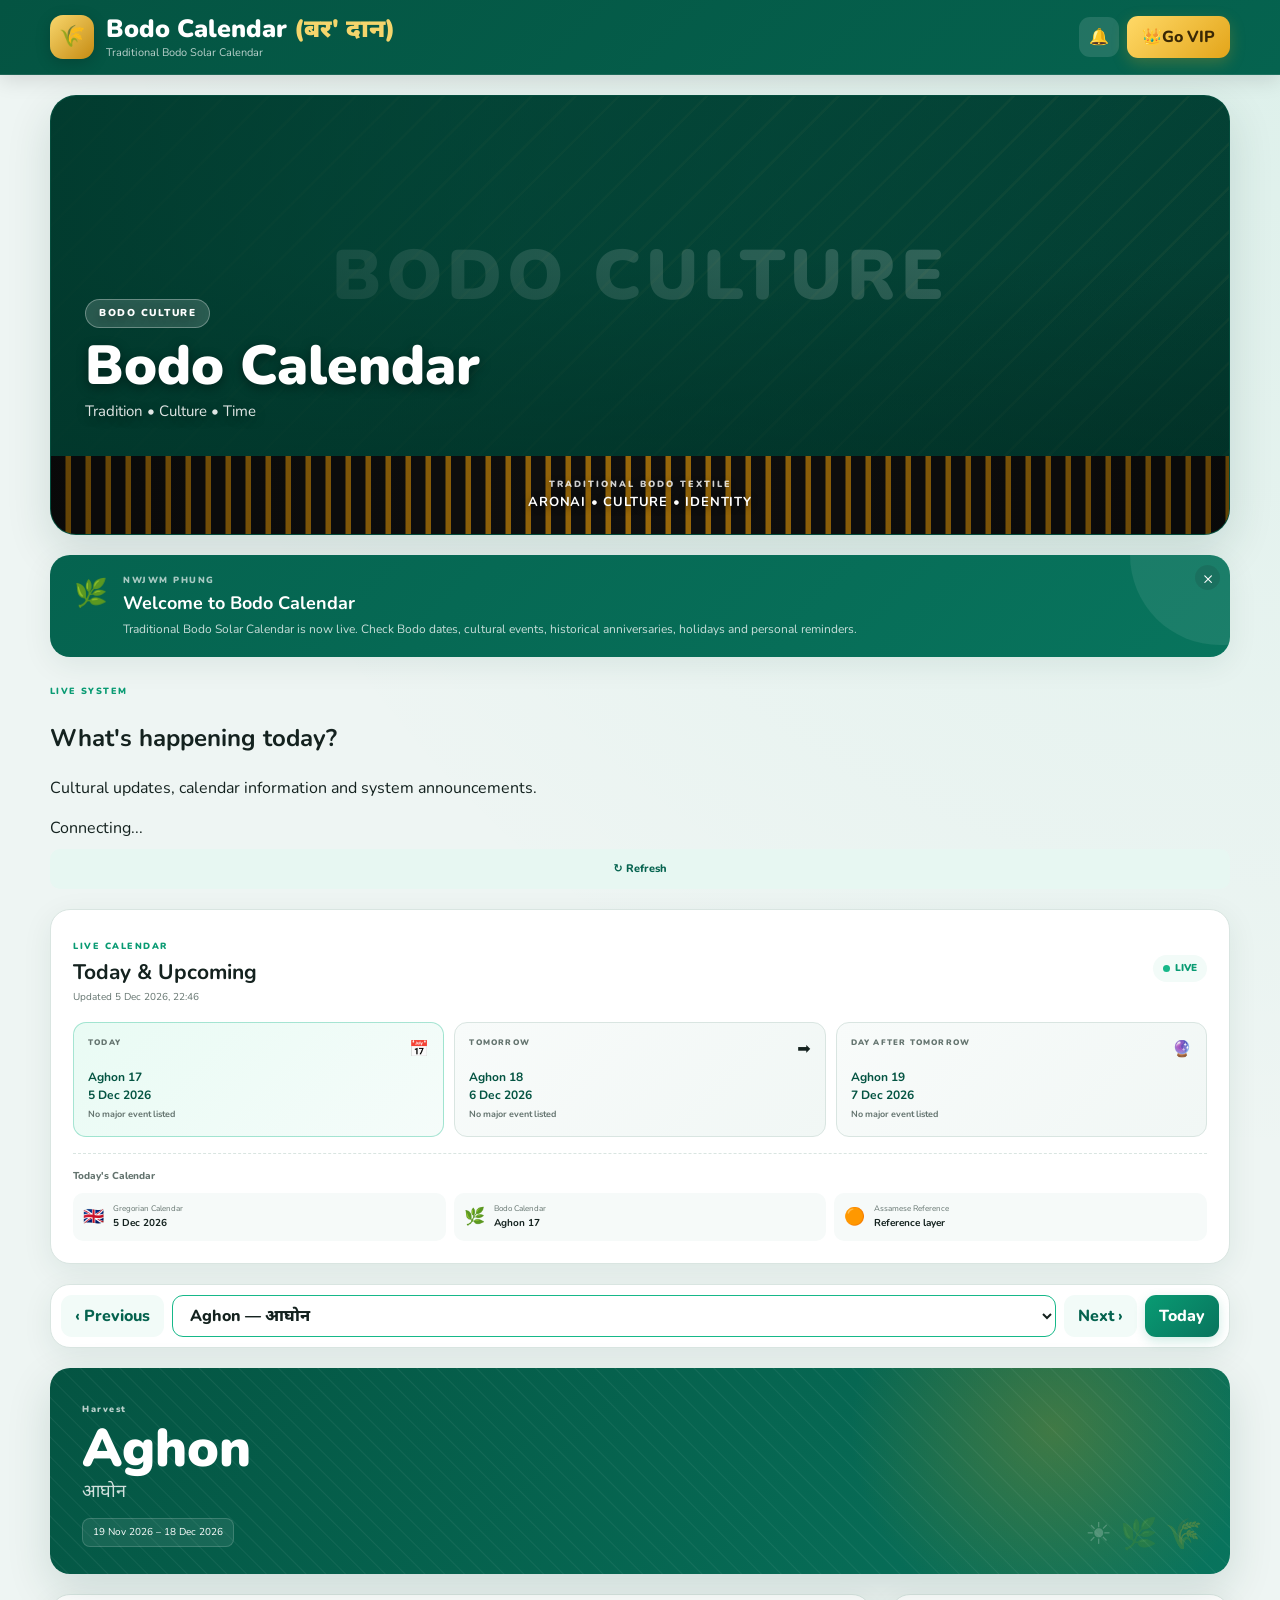
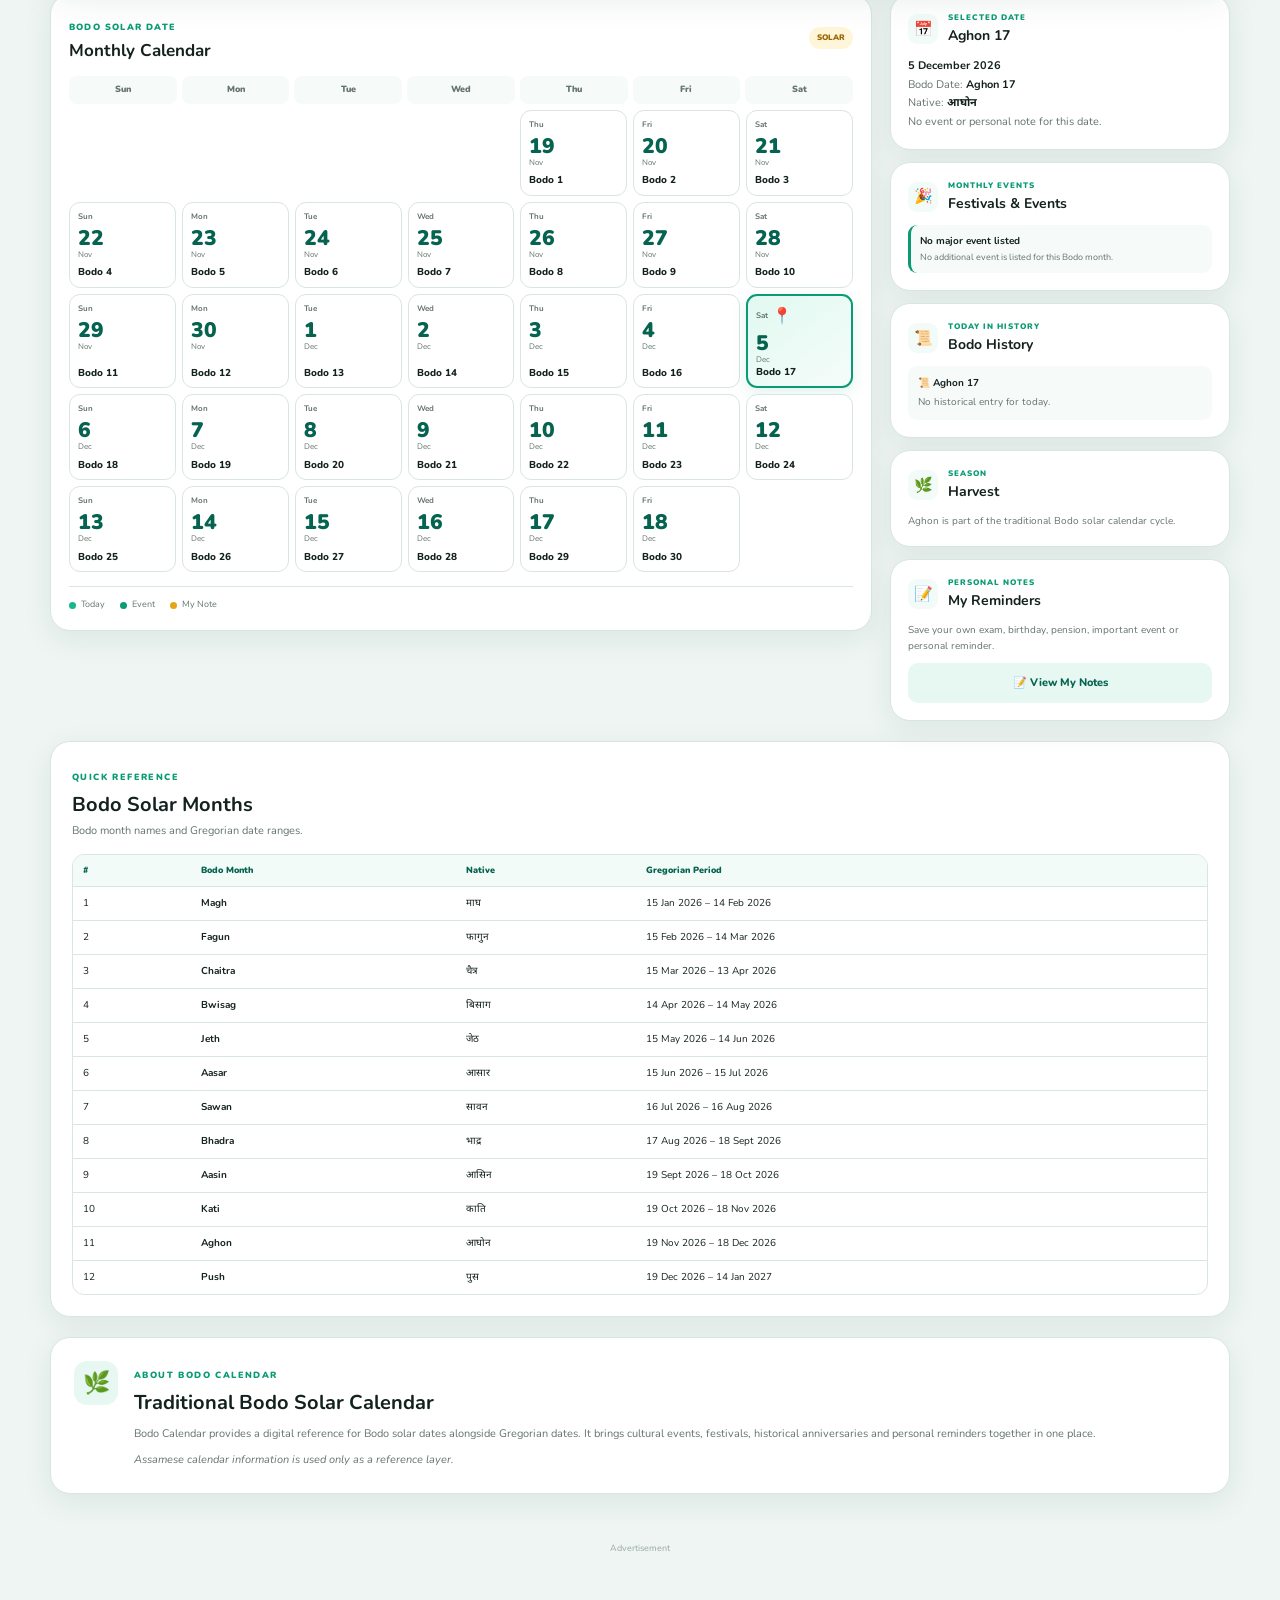
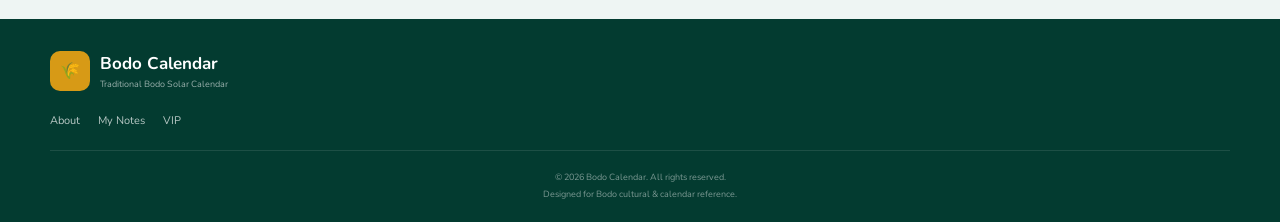
==== commit f209b335: "Update index.html" ====
--- a/index.html
+++ b/index.html
@@ -14,6 +14,7 @@
   >
 
   <meta name="theme-color" content="#075c47">
+
   <meta name="mobile-web-app-capable" content="yes">
   <meta name="apple-mobile-web-app-capable" content="yes">
   <meta name="apple-mobile-web-app-status-bar-style" content="default">
@@ -21,11 +22,38 @@
 
   <title>Bodo Calendar — बर' दान</title>
 
-  <link rel="manifest" href="./manifest.json">
-  <link rel="icon" type="image/png" href="./assets/favicon.png">
-
-  <!-- CACHE BUSTER -->
-  <link rel="stylesheet" href="./css/style.css?v=7.0">
+  <!-- =====================================================
+       PWA
+       ===================================================== -->
+
+  <link
+    rel="manifest"
+    href="./manifest.json"
+  >
+
+  <link
+    rel="icon"
+    type="image/png"
+    href="./assets/favicon.png"
+  >
+
+  <link
+    rel="apple-touch-icon"
+    href="./assets/icon-192.png"
+  >
+
+  <!-- =====================================================
+       STYLES
+       ===================================================== -->
+
+  <link
+    rel="stylesheet"
+    href="./css/style.css?v=9.1"
+  >
+
+  <!-- =====================================================
+       FONTS
+       ===================================================== -->
 
   <link rel="preconnect" href="https://fonts.googleapis.com">
   <link rel="preconnect" href="https://fonts.gstatic.com" crossorigin>
@@ -34,11 +62,16 @@
     href="https://fonts.googleapis.com/css2?family=Noto+Sans+Devanagari:wght@400;500;600;700;800&family=Nunito:wght@400;500;600;700;800;900&display=swap"
     rel="stylesheet"
   >
+
 </head>
 
+
 <body>
 
-<div id="app" class="app-shell">
+<div
+  id="app"
+  class="app-shell"
+>
 
   <!-- =====================================================
        HEADER
@@ -48,7 +81,11 @@
 
     <div class="header-inner">
 
-      <a href="./" class="brand-area" aria-label="Bodo Calendar Home">
+      <a
+        href="./"
+        class="brand-area"
+        aria-label="Bodo Calendar Home"
+      >
 
         <div class="brand-logo">
           🌾
@@ -58,7 +95,9 @@
 
           <h1>
             Bodo Calendar
-            <span class="brand-bodo">(बर' दान)</span>
+            <span class="brand-bodo">
+              (बर' दान)
+            </span>
           </h1>
 
           <p>
@@ -69,23 +108,47 @@
 
       </a>
 
+
       <div class="header-actions">
+
+        <!-- INSTALL -->
 
         <button
           type="button"
           id="installAppBtn"
           class="header-icon-btn hidden"
           aria-label="Install Bodo Calendar"
+          title="Install Bodo Calendar"
         >
           📲
         </button>
+
+
+        <!-- LIVE SYSTEM -->
+
+        <button
+          type="button"
+          id="systemUpdatesBtn"
+          class="header-icon-btn"
+          aria-label="Live system updates"
+          title="Live System Updates"
+          onclick="document.getElementById('liveSystemSection')?.scrollIntoView({behavior:'smooth'})"
+        >
+          🔔
+        </button>
+
+
+        <!-- VIP -->
 
         <button
           type="button"
           id="vipButton"
           class="vip-button"
         >
-          👑 <span>Go VIP</span>
+          👑
+          <span>
+            Go VIP
+          </span>
         </button>
 
       </div>
@@ -101,6 +164,7 @@
 
   <main class="main-container">
 
+
     <!-- ===================================================
          BODO CULTURAL HERO
          =================================================== -->
@@ -110,15 +174,25 @@
       <div class="bodo-hero-image">
 
         <img
-          src="./assets/bodo-women.jpg"
-          alt="Traditional Bodo women in cultural dress and dance"
+          src="./assets/1735633-bagrumba.jpg"
+          alt="Traditional Bodo women performing Bagurumba cultural dance"
           loading="eager"
-          onerror="this.style.display='none';this.parentElement.classList.add('image-fallback')"
+          decoding="async"
+          onerror="
+            this.style.display='none';
+            this.parentElement.classList.add('image-fallback');
+          "
         >
 
-        <div class="bodo-hero-pattern"></div>
-
-        <div class="bodo-hero-overlay"></div>
+        <div
+          class="bodo-hero-pattern"
+          aria-hidden="true"
+        ></div>
+
+        <div
+          class="bodo-hero-overlay"
+          aria-hidden="true"
+        ></div>
 
         <div class="bodo-hero-content">
 
@@ -140,16 +214,20 @@
 
 
       <!-- =================================================
-           TEXTILE / ARONAI
+           ARONAI
            ================================================= -->
 
       <div class="bodo-textile-strip">
 
         <img
-          src=".1735633-bagrumba.jpg
-          alt="Traditional Bodo textile pattern"
+          src="./assets/bodo-aronai.jpg"
+          alt="Traditional Bodo Aronai textile"
           loading="lazy"
-          onerror="this.style.display='none';this.parentElement.classList.add('textile-fallback')"
+          decoding="async"
+          onerror="
+            this.style.display='none';
+            this.parentElement.classList.add('textile-fallback');
+          "
         >
 
         <div class="textile-overlay">
@@ -204,6 +282,7 @@
         type="button"
         id="closeWelcomeBtn"
         class="close-card-btn"
+        aria-label="Close welcome message"
       >
         ×
       </button>
@@ -212,7 +291,103 @@
 
 
     <!-- ===================================================
-         NOTIFICATION
+         LIVE SYSTEM / NEWS FEED
+         =================================================== -->
+
+    <section
+      id="liveSystemSection"
+      class="live-system-section"
+      aria-live="polite"
+    >
+
+      <div class="live-system-header">
+
+        <div>
+
+          <span class="section-overline">
+            LIVE SYSTEM
+          </span>
+
+          <h2>
+            What's happening today?
+          </h2>
+
+          <p>
+            Cultural updates, calendar information and
+            system announcements.
+          </p>
+
+        </div>
+
+        <div class="live-system-actions">
+
+          <span
+            id="liveUpdatesStatus"
+            class="live-system-status"
+          >
+            Connecting...
+          </span>
+
+          <button
+            type="button"
+            id="refreshLiveUpdatesBtn"
+            class="secondary-action-button"
+            onclick="window.BodoLiveSystem?.load()"
+          >
+            ↻ Refresh
+          </button>
+
+        </div>
+
+      </div>
+
+
+      <div
+        id="liveUpdatesList"
+        class="live-updates-list"
+      ></div>
+
+
+      <div
+        id="liveEmpty"
+        class="live-empty hidden"
+      >
+
+        <div class="live-empty-icon">
+          🌿
+        </div>
+
+        <h3>
+          No new updates
+        </h3>
+
+        <p>
+          Everything is up to date.
+        </p>
+
+      </div>
+
+
+      <div
+        id="liveSystemInfo"
+        class="live-system-info hidden"
+      >
+
+        <span>
+          ℹ️
+        </span>
+
+        <p id="liveSystemInfoText">
+          Live system is connecting...
+        </p>
+
+      </div>
+
+    </section>
+
+
+    <!-- ===================================================
+         LEGACY NOTIFICATION
          =================================================== -->
 
     <section
@@ -254,6 +429,7 @@
         type="button"
         id="closeNotificationBtn"
         class="close-card-btn"
+        aria-label="Close notification"
       >
         ×
       </button>
@@ -289,14 +465,18 @@
         </div>
 
         <div class="live-indicator">
+
           <span class="live-dot"></span>
+
           LIVE
+
         </div>
 
       </div>
 
 
       <div class="live-date-grid">
+
 
         <!-- TODAY -->
 
@@ -378,7 +558,9 @@
       </div>
 
 
-      <!-- CALENDAR SYSTEM STATUS -->
+      <!-- =================================================
+           CALENDAR SYSTEM STATUS
+           ================================================= -->
 
       <div
         id="calendarSystemStatus"
@@ -390,6 +572,7 @@
         </div>
 
         <div class="calendar-system-grid">
+
 
           <div class="system-card">
 
@@ -542,9 +725,11 @@
         </p>
 
         <div class="month-date-range">
+
           <span id="currentMonthDateRange">
             Loading...
           </span>
+
         </div>
 
       </div>
@@ -611,18 +796,27 @@
         <div class="calendar-legend">
 
           <div class="legend-item">
+
             <span class="legend-dot today-legend"></span>
+
             Today
+
           </div>
 
           <div class="legend-item">
+
             <span class="legend-dot event-legend"></span>
+
             Event
+
           </div>
 
           <div class="legend-item">
+
             <span class="legend-dot note-legend"></span>
+
             My Note
+
           </div>
 
         </div>
@@ -851,15 +1045,30 @@
           <thead>
 
             <tr>
-              <th>#</th>
-              <th>Bodo Month</th>
-              <th>Native</th>
-              <th>Gregorian Period</th>
+
+              <th>
+                #
+              </th>
+
+              <th>
+                Bodo Month
+              </th>
+
+              <th>
+                Native
+              </th>
+
+              <th>
+                Gregorian Period
+              </th>
+
             </tr>
 
           </thead>
 
-          <tbody id="monthReferenceBody"></tbody>
+          <tbody
+            id="monthReferenceBody"
+          ></tbody>
 
         </table>
 
@@ -905,7 +1114,9 @@
     </section>
 
 
-    <!-- AD -->
+    <!-- ===================================================
+         AD
+         =================================================== -->
 
     <section
       id="adContainer"
@@ -979,7 +1190,8 @@
       <div class="footer-bottom">
 
         <p>
-          © <span id="copyrightYear"></span>
+          ©
+          <span id="copyrightYear"></span>
           Bodo Calendar. All rights reserved.
         </p>
 
@@ -1005,6 +1217,7 @@
   class="modal-overlay hidden"
   role="dialog"
   aria-modal="true"
+  aria-labelledby="dateModalTitle"
 >
 
   <div class="modal-box">
@@ -1027,6 +1240,7 @@
         type="button"
         id="closeDateModalBtn"
         class="modal-close-btn"
+        aria-label="Close date details"
       >
         ×
       </button>
@@ -1072,6 +1286,7 @@
   class="modal-overlay hidden"
   role="dialog"
   aria-modal="true"
+  aria-labelledby="noteModalTitle"
 >
 
   <div class="modal-box note-modal-box">
@@ -1084,7 +1299,7 @@
           PERSONAL REMINDER
         </span>
 
-        <h2>
+        <h2 id="noteModalTitle">
           Add a Note
         </h2>
 
@@ -1094,6 +1309,7 @@
         type="button"
         id="closeNoteModalBtn"
         class="modal-close-btn"
+        aria-label="Close note form"
       >
         ×
       </button>
@@ -1108,6 +1324,7 @@
         id="noteDate"
         name="date"
       >
+
 
       <div class="form-group">
 
@@ -1255,6 +1472,7 @@
         type="button"
         id="closeNotesListBtn"
         class="modal-close-btn"
+        aria-label="Close notes"
       >
         ×
       </button>
@@ -1294,6 +1512,7 @@
         type="button"
         id="closeVipModalBtn"
         class="modal-close-btn"
+        aria-label="Close VIP"
       >
         ×
       </button>
@@ -1314,12 +1533,24 @@
 
     <div class="vip-benefits">
 
-      <div>✓ Remove advertisements</div>
-      <div>✓ VIP member badge</div>
-      <div>✓ Premium calendar experience</div>
-      <div>✓ Support Bodo Calendar development</div>
+      <div>
+        ✓ Remove advertisements
+      </div>
+
+      <div>
+        ✓ VIP member badge
+      </div>
+
+      <div>
+        ✓ Premium calendar experience
+      </div>
+
+      <div>
+        ✓ Support Bodo Calendar development
+      </div>
 
     </div>
+
 
     <div class="vip-plans">
 
@@ -1382,6 +1613,7 @@
 <div
   id="toastContainer"
   class="toast-container"
+  aria-live="polite"
 ></div>
 
 
@@ -1419,11 +1651,244 @@
      JAVASCRIPT
      ======================================================= -->
 
-<script src="./js/calendar-data.js?v=7.0"></script>
-<script src="./js/events.js?v=7.0"></script>
-<script src="./js/notes.js?v=7.0"></script>
-<script src="./js/vip.js?v=7.0"></script>
-<script src="./js/app.js?v=7.0"></script>
+<!-- Calendar data -->
+
+<script
+  src="./js/calendar-data.js?v=9.1"
+></script>
+
+
+<!-- Events -->
+
+<script
+  src="./js/events.js?v=9.1"
+></script>
+
+
+<!-- Notes -->
+
+<script
+  src="./js/notes.js?v=9.1"
+></script>
+
+
+<!-- VIP -->
+
+<script
+  src="./js/vip.js?v=9.1"
+></script>
+
+
+<!-- Supabase / backend configuration -->
+
+<script
+  src="./js/backend-config.js?v=9.1"
+></script>
+
+
+<!-- Live update system -->
+
+<script
+  src="./js/live-system.js?v=9.1"
+></script>
+
+
+<!-- Main application -->
+
+<script
+  src="./js/app.js?v=9.1"
+></script>
+
+
+<!-- =======================================================
+     PWA SERVICE WORKER
+     ======================================================= -->
+
+<script>
+
+(function () {
+
+  "use strict";
+
+  if (
+    "serviceWorker" in navigator &&
+    (
+      location.protocol === "https:" ||
+      location.hostname === "localhost"
+    )
+  ) {
+
+    window.addEventListener(
+      "load",
+      function () {
+
+        navigator.serviceWorker
+          .register("./sw.js")
+          .then(function (registration) {
+
+            console.log(
+              "Bodo Calendar Service Worker registered:",
+              registration.scope
+            );
+
+          })
+          .catch(function (error) {
+
+            console.warn(
+              "Bodo Calendar Service Worker registration failed:",
+              error
+            );
+
+          });
+
+      }
+    );
+
+  }
+
+})();
+
+</script>
+
+
+<!-- =======================================================
+     INSTALL APP
+     ======================================================= -->
+
+<script>
+
+(function () {
+
+  "use strict";
+
+  let deferredPrompt = null;
+
+  const installButton =
+    document.getElementById("installAppBtn");
+
+  if (!installButton) {
+    return;
+  }
+
+
+  window.addEventListener(
+    "beforeinstallprompt",
+    function (event) {
+
+      event.preventDefault();
+
+      deferredPrompt = event;
+
+      installButton.classList.remove("hidden");
+
+    }
+  );
+
+
+  installButton.addEventListener(
+    "click",
+    async function () {
+
+      if (!deferredPrompt) {
+
+        alert(
+          "If the install option is not available, open your browser menu and choose 'Add to Home screen' or 'Install app'."
+        );
+
+        return;
+
+      }
+
+
+      deferredPrompt.prompt();
+
+      try {
+
+        await deferredPrompt.userChoice;
+
+      } catch (error) {
+
+        console.warn(
+          "Install prompt error:",
+          error
+        );
+
+      }
+
+
+      deferredPrompt = null;
+
+      installButton.classList.add("hidden");
+
+    }
+  );
+
+
+  window.addEventListener(
+    "appinstalled",
+    function () {
+
+      deferredPrompt = null;
+
+      installButton.classList.add("hidden");
+
+      console.log(
+        "Bodo Calendar installed."
+      );
+
+    }
+  );
+
+})();
+
+</script>
+
+
+<!-- =======================================================
+     SMALL GLOBAL SAFETY INIT
+     ======================================================= -->
+
+<script>
+
+(function () {
+
+  "use strict";
+
+  document.addEventListener(
+    "DOMContentLoaded",
+    function () {
+
+      const year =
+        document.getElementById("copyrightYear");
+
+      if (year) {
+
+        year.textContent =
+          new Date().getFullYear();
+
+      }
+
+
+      /*
+       * Make sure the live system starts even if
+       * live-system.js loads before DOM is ready.
+       */
+
+      if (
+        window.BodoLiveSystem &&
+        typeof window.BodoLiveSystem.load === "function"
+      ) {
+
+        window.BodoLiveSystem.load();
+
+      }
+
+    }
+  );
+
+})();
+
+</script>
 
 </body>
 </html>
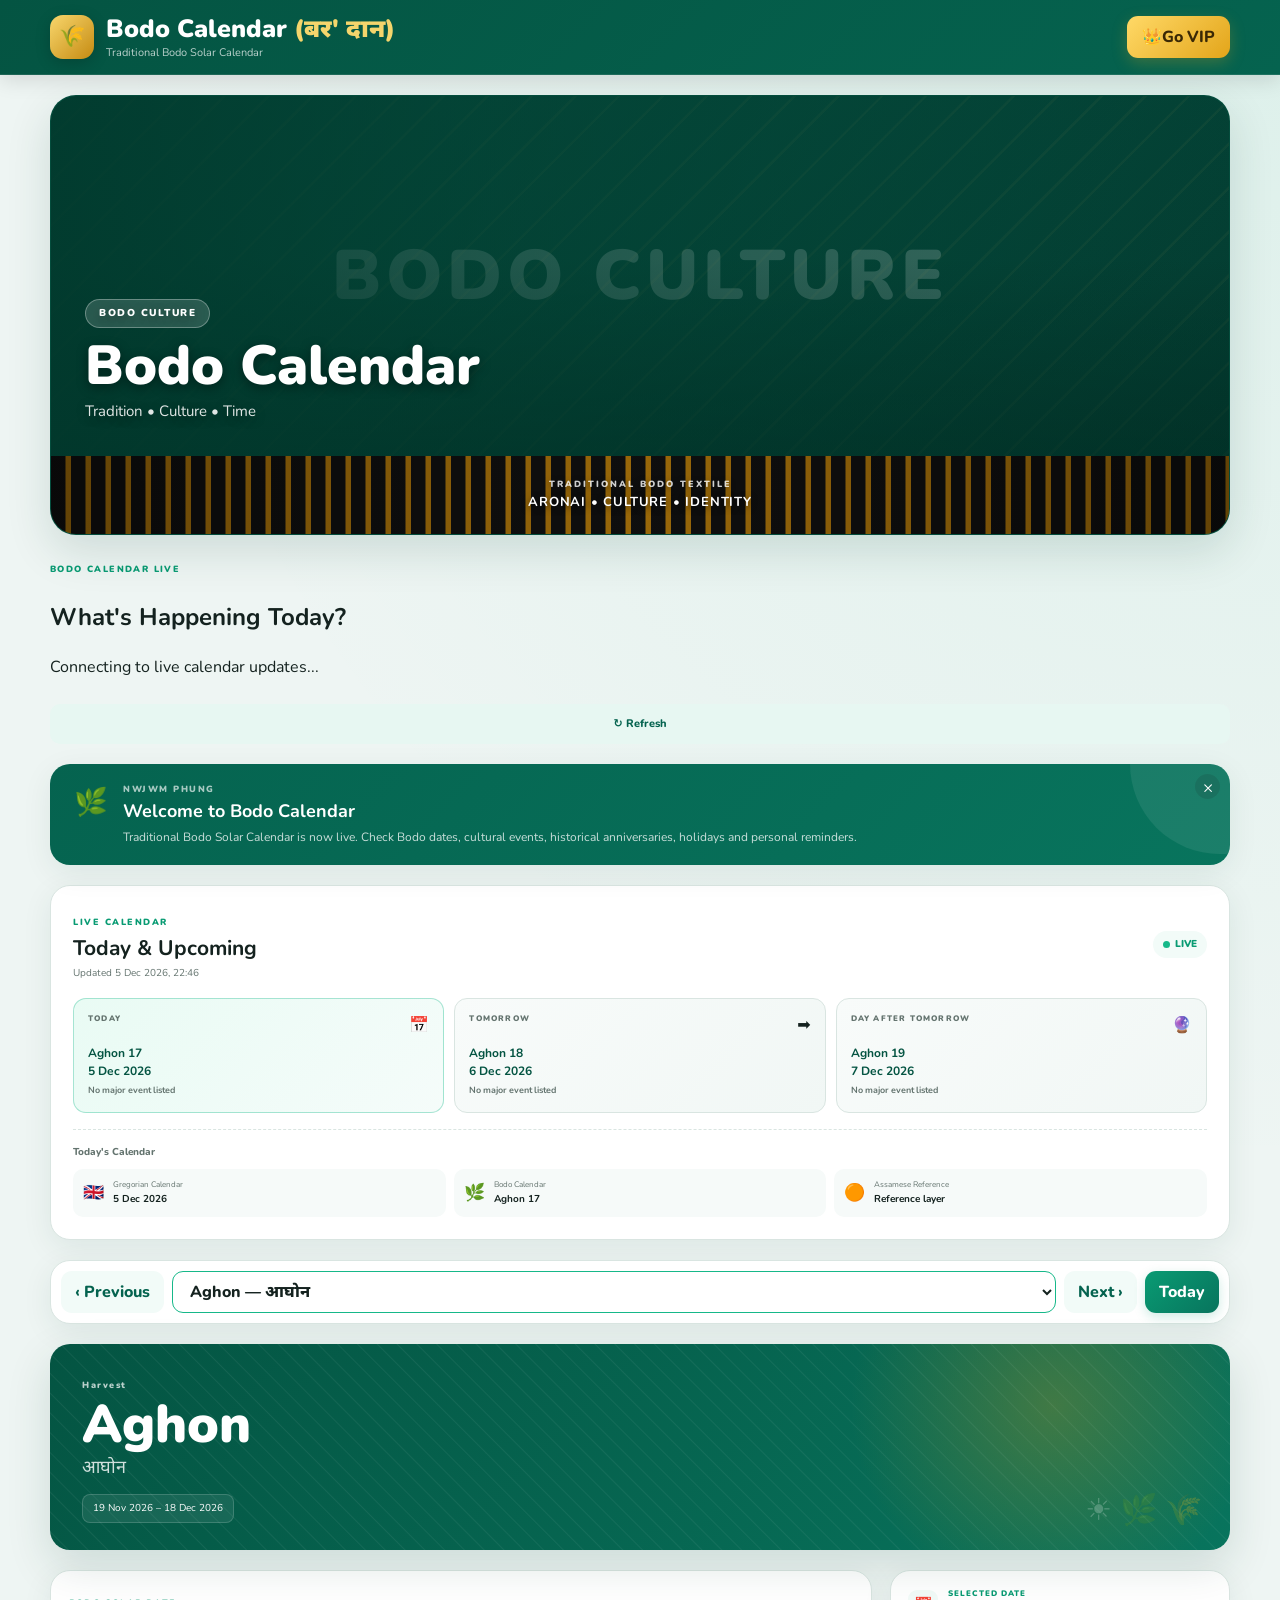
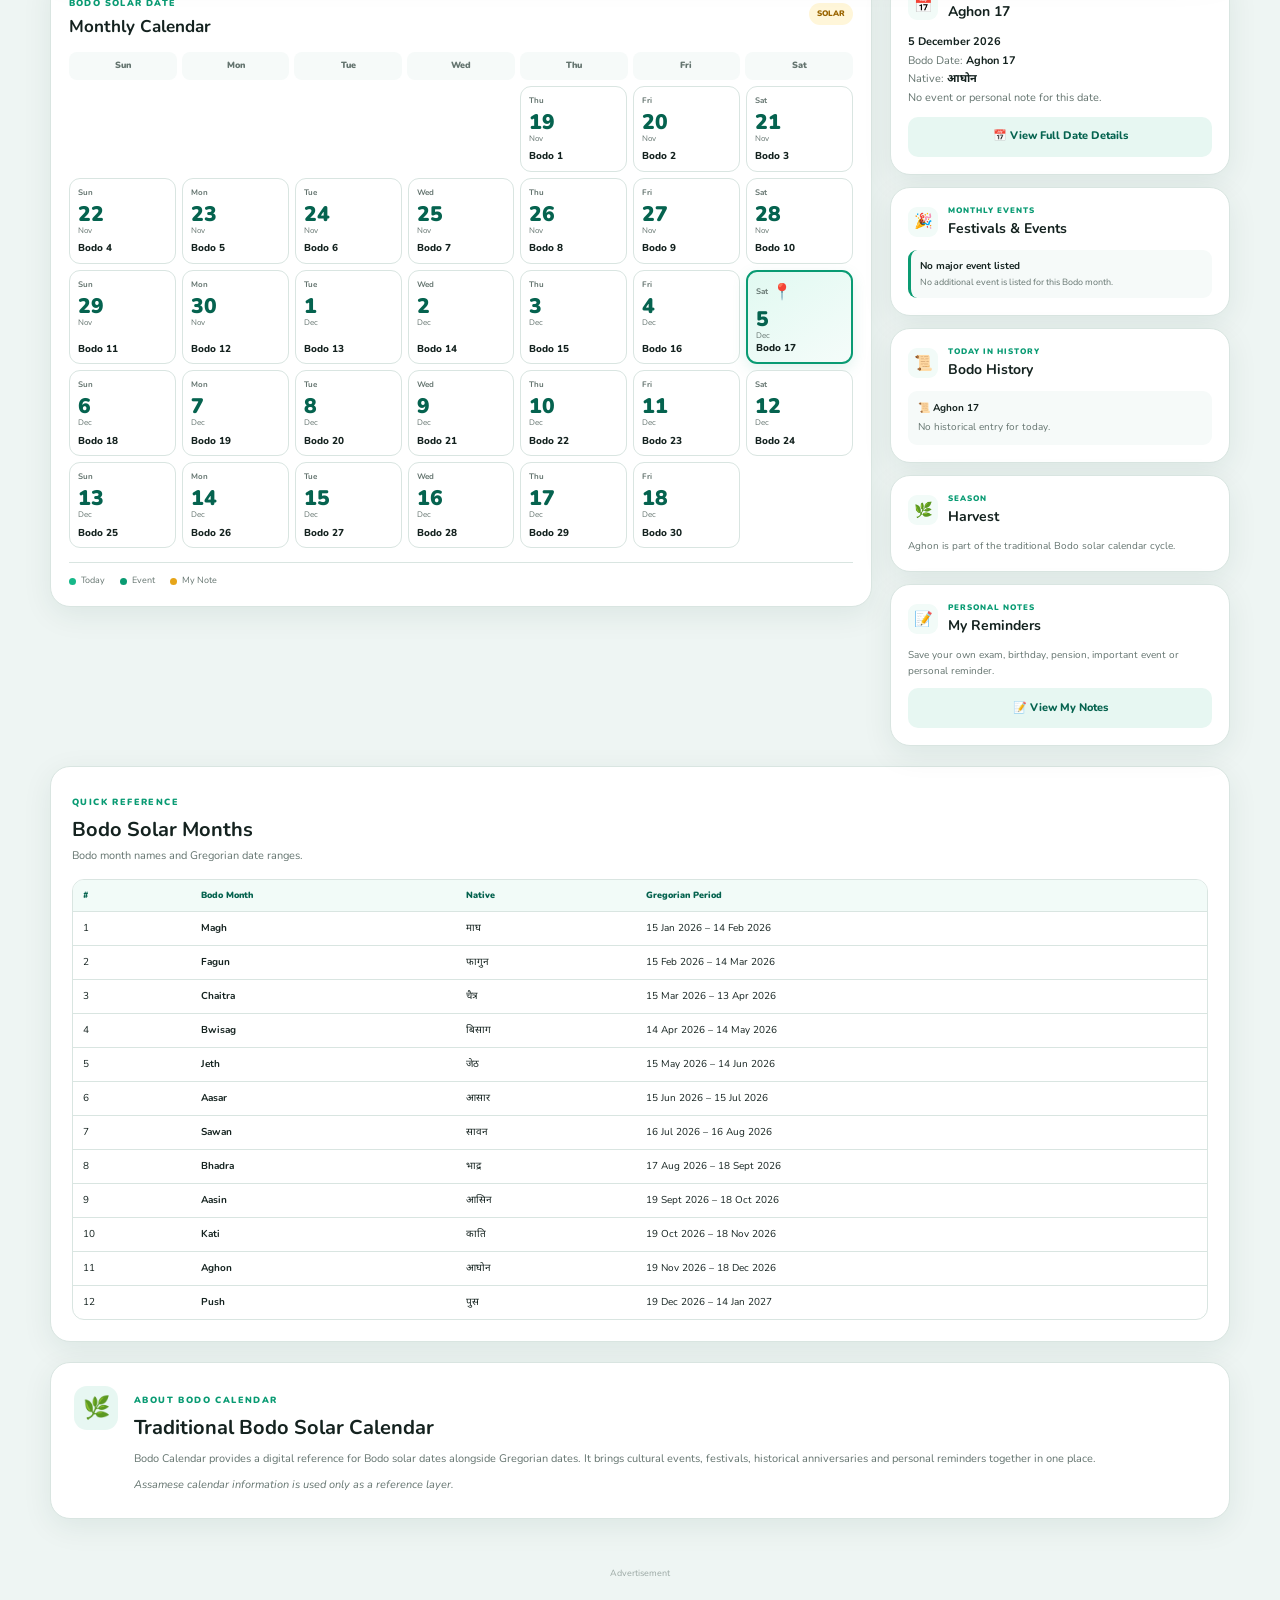
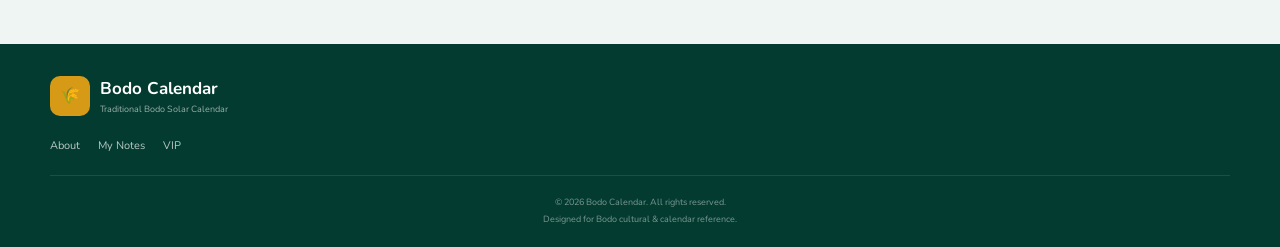
==== commit b87cba4e: "Update index.html" ====
--- a/index.html
+++ b/index.html
@@ -14,7 +14,6 @@
   >
 
   <meta name="theme-color" content="#075c47">
-
   <meta name="mobile-web-app-capable" content="yes">
   <meta name="apple-mobile-web-app-capable" content="yes">
   <meta name="apple-mobile-web-app-status-bar-style" content="default">
@@ -22,38 +21,10 @@
 
   <title>Bodo Calendar — बर' दान</title>
 
-  <!-- =====================================================
-       PWA
-       ===================================================== -->
-
-  <link
-    rel="manifest"
-    href="./manifest.json"
-  >
-
-  <link
-    rel="icon"
-    type="image/png"
-    href="./assets/favicon.png"
-  >
-
-  <link
-    rel="apple-touch-icon"
-    href="./assets/icon-192.png"
-  >
-
-  <!-- =====================================================
-       STYLES
-       ===================================================== -->
-
-  <link
-    rel="stylesheet"
-    href="./css/style.css?v=9.1"
-  >
-
-  <!-- =====================================================
-       FONTS
-       ===================================================== -->
+  <link rel="manifest" href="./manifest.json">
+  <link rel="icon" type="image/png" href="./assets/favicon.png">
+
+  <link rel="stylesheet" href="./css/style.css?v=8.0">
 
   <link rel="preconnect" href="https://fonts.googleapis.com">
   <link rel="preconnect" href="https://fonts.gstatic.com" crossorigin>
@@ -62,16 +33,11 @@
     href="https://fonts.googleapis.com/css2?family=Noto+Sans+Devanagari:wght@400;500;600;700;800&family=Nunito:wght@400;500;600;700;800;900&display=swap"
     rel="stylesheet"
   >
-
 </head>
 
-
 <body>
 
-<div
-  id="app"
-  class="app-shell"
->
+<div id="app" class="app-shell">
 
   <!-- =====================================================
        HEADER
@@ -81,37 +47,26 @@
 
     <div class="header-inner">
 
-      <a
-        href="./"
-        class="brand-area"
-        aria-label="Bodo Calendar Home"
-      >
+      <a href="./" class="brand-area" aria-label="Bodo Calendar Home">
 
         <div class="brand-logo">
           🌾
         </div>
 
         <div class="brand-text">
-
           <h1>
             Bodo Calendar
-            <span class="brand-bodo">
-              (बर' दान)
-            </span>
+            <span class="brand-bodo">(बर' दान)</span>
           </h1>
 
           <p>
             Traditional Bodo Solar Calendar
           </p>
-
         </div>
 
       </a>
 
-
       <div class="header-actions">
-
-        <!-- INSTALL -->
 
         <button
           type="button"
@@ -123,32 +78,12 @@
           📲
         </button>
 
-
-        <!-- LIVE SYSTEM -->
-
-        <button
-          type="button"
-          id="systemUpdatesBtn"
-          class="header-icon-btn"
-          aria-label="Live system updates"
-          title="Live System Updates"
-          onclick="document.getElementById('liveSystemSection')?.scrollIntoView({behavior:'smooth'})"
-        >
-          🔔
-        </button>
-
-
-        <!-- VIP -->
-
         <button
           type="button"
           id="vipButton"
           class="vip-button"
         >
-          👑
-          <span>
-            Go VIP
-          </span>
+          👑 <span>Go VIP</span>
         </button>
 
       </div>
@@ -163,7 +98,6 @@
        ===================================================== -->
 
   <main class="main-container">
-
 
     <!-- ===================================================
          BODO CULTURAL HERO
@@ -178,21 +112,11 @@
           alt="Traditional Bodo women performing Bagurumba cultural dance"
           loading="eager"
           decoding="async"
-          onerror="
-            this.style.display='none';
-            this.parentElement.classList.add('image-fallback');
-          "
-        >
-
-        <div
-          class="bodo-hero-pattern"
-          aria-hidden="true"
-        ></div>
-
-        <div
-          class="bodo-hero-overlay"
-          aria-hidden="true"
-        ></div>
+          onerror="this.style.display='none';this.parentElement.classList.add('image-fallback')"
+        >
+
+        <div class="bodo-hero-pattern"></div>
+        <div class="bodo-hero-overlay"></div>
 
         <div class="bodo-hero-content">
 
@@ -224,10 +148,7 @@
           alt="Traditional Bodo Aronai textile"
           loading="lazy"
           decoding="async"
-          onerror="
-            this.style.display='none';
-            this.parentElement.classList.add('textile-fallback');
-          "
+          onerror="this.style.display='none';this.parentElement.classList.add('textile-fallback')"
         >
 
         <div class="textile-overlay">
@@ -241,6 +162,84 @@
           </strong>
 
         </div>
+
+      </div>
+
+    </section>
+
+
+    <!-- ===================================================
+         LIVE SYSTEM / NEWS
+         =================================================== -->
+
+    <section
+      id="liveUpdatesSection"
+      class="live-updates-section"
+    >
+
+      <div class="live-updates-header">
+
+        <div>
+
+          <span class="section-overline">
+            BODO CALENDAR LIVE
+          </span>
+
+          <h2>
+            What's Happening Today?
+          </h2>
+
+          <p id="liveUpdatesStatus">
+            Connecting to live calendar updates...
+          </p>
+
+        </div>
+
+        <button
+          type="button"
+          id="refreshLiveUpdatesBtn"
+          class="secondary-action-button"
+        >
+          ↻ Refresh
+        </button>
+
+      </div>
+
+
+      <div
+        id="liveUpdatesList"
+        class="live-updates-list"
+      ></div>
+
+
+      <div
+        id="liveEmpty"
+        class="live-empty hidden"
+      >
+        <div class="live-empty-icon">
+          📢
+        </div>
+
+        <strong>
+          No new updates right now
+        </strong>
+
+        <span>
+          New cultural and calendar updates will appear here.
+        </span>
+      </div>
+
+
+      <div
+        id="liveSystemInfo"
+        class="live-system-info hidden"
+      >
+
+        <span>🌿</span>
+
+        <span id="liveSystemInfoText">
+          Live system status
+        </span>
 
       </div>
 
@@ -291,103 +290,7 @@
 
 
     <!-- ===================================================
-         LIVE SYSTEM / NEWS FEED
-         =================================================== -->
-
-    <section
-      id="liveSystemSection"
-      class="live-system-section"
-      aria-live="polite"
-    >
-
-      <div class="live-system-header">
-
-        <div>
-
-          <span class="section-overline">
-            LIVE SYSTEM
-          </span>
-
-          <h2>
-            What's happening today?
-          </h2>
-
-          <p>
-            Cultural updates, calendar information and
-            system announcements.
-          </p>
-
-        </div>
-
-        <div class="live-system-actions">
-
-          <span
-            id="liveUpdatesStatus"
-            class="live-system-status"
-          >
-            Connecting...
-          </span>
-
-          <button
-            type="button"
-            id="refreshLiveUpdatesBtn"
-            class="secondary-action-button"
-            onclick="window.BodoLiveSystem?.load()"
-          >
-            ↻ Refresh
-          </button>
-
-        </div>
-
-      </div>
-
-
-      <div
-        id="liveUpdatesList"
-        class="live-updates-list"
-      ></div>
-
-
-      <div
-        id="liveEmpty"
-        class="live-empty hidden"
-      >
-
-        <div class="live-empty-icon">
-          🌿
-        </div>
-
-        <h3>
-          No new updates
-        </h3>
-
-        <p>
-          Everything is up to date.
-        </p>
-
-      </div>
-
-
-      <div
-        id="liveSystemInfo"
-        class="live-system-info hidden"
-      >
-
-        <span>
-          ℹ️
-        </span>
-
-        <p id="liveSystemInfoText">
-          Live system is connecting...
-        </p>
-
-      </div>
-
-    </section>
-
-
-    <!-- ===================================================
-         LEGACY NOTIFICATION
+         NOTIFICATION
          =================================================== -->
 
     <section
@@ -465,20 +368,14 @@
         </div>
 
         <div class="live-indicator">
-
           <span class="live-dot"></span>
-
           LIVE
-
         </div>
 
       </div>
 
 
       <div class="live-date-grid">
-
-
-        <!-- TODAY -->
 
         <article class="live-date-card today-live-card">
 
@@ -488,9 +385,7 @@
               TODAY
             </span>
 
-            <span>
-              📅
-            </span>
+            <span>📅</span>
 
           </div>
 
@@ -504,8 +399,6 @@
         </article>
 
 
-        <!-- TOMORROW -->
-
         <article class="live-date-card">
 
           <div class="live-card-top">
@@ -514,9 +407,7 @@
               TOMORROW
             </span>
 
-            <span>
-              ➡️
-            </span>
+            <span>➡️</span>
 
           </div>
 
@@ -530,8 +421,6 @@
         </article>
 
 
-        <!-- DAY AFTER -->
-
         <article class="live-date-card">
 
           <div class="live-card-top">
@@ -540,9 +429,7 @@
               DAY AFTER TOMORROW
             </span>
 
-            <span>
-              🔮
-            </span>
+            <span>🔮</span>
 
           </div>
 
@@ -558,10 +445,6 @@
       </div>
 
 
-      <!-- =================================================
-           CALENDAR SYSTEM STATUS
-           ================================================= -->
-
       <div
         id="calendarSystemStatus"
         class="calendar-system-status"
@@ -572,7 +455,6 @@
         </div>
 
         <div class="calendar-system-grid">
-
 
           <div class="system-card">
 
@@ -725,11 +607,9 @@
         </p>
 
         <div class="month-date-range">
-
           <span id="currentMonthDateRange">
             Loading...
           </span>
-
         </div>
 
       </div>
@@ -749,11 +629,6 @@
          =================================================== -->
 
     <div class="calendar-layout">
-
-
-      <!-- =================================================
-           CALENDAR
-           ================================================= -->
 
       <section
         class="calendar-main-section"
@@ -796,27 +671,18 @@
         <div class="calendar-legend">
 
           <div class="legend-item">
-
             <span class="legend-dot today-legend"></span>
-
             Today
-
           </div>
 
           <div class="legend-item">
-
             <span class="legend-dot event-legend"></span>
-
             Event
-
           </div>
 
           <div class="legend-item">
-
             <span class="legend-dot note-legend"></span>
-
             My Note
-
           </div>
 
         </div>
@@ -829,9 +695,6 @@
            ================================================= -->
 
       <aside class="events-sidebar">
-
-
-        <!-- SELECTED DATE -->
 
         <section
           id="selectedDatePanel"
@@ -865,10 +728,16 @@
             Tap any calendar date to see details.
           </div>
 
+          <button
+            type="button"
+            id="openSelectedDateBtn"
+            class="secondary-action-button"
+          >
+            📅 View Full Date Details
+          </button>
+
         </section>
 
-
-        <!-- EVENTS -->
 
         <section
           id="eventsPanel"
@@ -903,8 +772,6 @@
         </section>
 
 
-        <!-- HISTORY -->
-
         <section
           id="historyPanel"
           class="sidebar-card"
@@ -938,8 +805,6 @@
         </section>
 
 
-        <!-- SEASON -->
-
         <section
           id="seasonPanel"
           class="sidebar-card"
@@ -971,8 +836,6 @@
 
         </section>
 
-
-        <!-- NOTES -->
 
         <section class="sidebar-card">
 
@@ -1045,30 +908,15 @@
           <thead>
 
             <tr>
-
-              <th>
-                #
-              </th>
-
-              <th>
-                Bodo Month
-              </th>
-
-              <th>
-                Native
-              </th>
-
-              <th>
-                Gregorian Period
-              </th>
-
+              <th>#</th>
+              <th>Bodo Month</th>
+              <th>Native</th>
+              <th>Gregorian Period</th>
             </tr>
 
           </thead>
 
-          <tbody
-            id="monthReferenceBody"
-          ></tbody>
+          <tbody id="monthReferenceBody"></tbody>
 
         </table>
 
@@ -1114,9 +962,7 @@
     </section>
 
 
-    <!-- ===================================================
-         AD
-         =================================================== -->
+    <!-- AD -->
 
     <section
       id="adContainer"
@@ -1190,8 +1036,7 @@
       <div class="footer-bottom">
 
         <p>
-          ©
-          <span id="copyrightYear"></span>
+          © <span id="copyrightYear"></span>
           Bodo Calendar. All rights reserved.
         </p>
 
@@ -1240,7 +1085,7 @@
         type="button"
         id="closeDateModalBtn"
         class="modal-close-btn"
-        aria-label="Close date details"
+        aria-label="Close"
       >
         ×
       </button>
@@ -1286,7 +1131,6 @@
   class="modal-overlay hidden"
   role="dialog"
   aria-modal="true"
-  aria-labelledby="noteModalTitle"
 >
 
   <div class="modal-box note-modal-box">
@@ -1299,7 +1143,7 @@
           PERSONAL REMINDER
         </span>
 
-        <h2 id="noteModalTitle">
+        <h2>
           Add a Note
         </h2>
 
@@ -1309,7 +1153,7 @@
         type="button"
         id="closeNoteModalBtn"
         class="modal-close-btn"
-        aria-label="Close note form"
+        aria-label="Close"
       >
         ×
       </button>
@@ -1325,7 +1169,6 @@
         name="date"
       >
 
-
       <div class="form-group">
 
         <label for="noteCategory">
@@ -1338,25 +1181,11 @@
           required
         >
 
-          <option value="Exam">
-            📚 Exam
-          </option>
-
-          <option value="Birthday">
-            🎂 Birthday
-          </option>
-
-          <option value="Pension">
-            💰 Pension
-          </option>
-
-          <option value="Important Event">
-            ⭐ Important Event
-          </option>
-
-          <option value="Other">
-            📝 Other
-          </option>
+          <option value="Exam">📚 Exam</option>
+          <option value="Birthday">🎂 Birthday</option>
+          <option value="Pension">💰 Pension</option>
+          <option value="Important Event">⭐ Important Event</option>
+          <option value="Other">📝 Other</option>
 
         </select>
 
@@ -1472,7 +1301,7 @@
         type="button"
         id="closeNotesListBtn"
         class="modal-close-btn"
-        aria-label="Close notes"
+        aria-label="Close"
       >
         ×
       </button>
@@ -1512,7 +1341,7 @@
         type="button"
         id="closeVipModalBtn"
         class="modal-close-btn"
-        aria-label="Close VIP"
+        aria-label="Close"
       >
         ×
       </button>
@@ -1533,24 +1362,11 @@
 
     <div class="vip-benefits">
 
-      <div>
-        ✓ Remove advertisements
-      </div>
-
-      <div>
-        ✓ VIP member badge
-      </div>
-
-      <div>
-        ✓ Premium calendar experience
-      </div>
-
-      <div>
-        ✓ Support Bodo Calendar development
-      </div>
-
+      <div>✓ Remove advertisements</div>
+      <div>✓ VIP member badge</div>
+      <div>✓ Premium calendar experience</div>
+      <div>✓ Support Bodo Calendar development</div>
     </div>
-
 
     <div class="vip-plans">
 
@@ -1559,44 +1375,20 @@
         class="vip-plan"
         data-vip-plan="monthly"
       >
-
-        <span class="vip-plan-name">
-          Monthly
-        </span>
-
-        <strong>
-          ₹59
-        </strong>
-
-        <small>
-          per month
-        </small>
-
+        <span class="vip-plan-name">Monthly</span>
+        <strong>₹59</strong>
+        <small>per month</small>
       </button>
-
 
       <button
         type="button"
         class="vip-plan vip-plan-featured"
         data-vip-plan="yearly"
       >
-
-        <span class="vip-plan-tag">
-          POPULAR
-        </span>
-
-        <span class="vip-plan-name">
-          Yearly
-        </span>
-
-        <strong>
-          ₹500
-        </strong>
-
-        <small>
-          per year
-        </small>
-
+        <span class="vip-plan-tag">POPULAR</span>
+        <span class="vip-plan-name">Yearly</span>
+        <strong>₹500</strong>
+        <small>per year</small>
       </button>
 
     </div>
@@ -1613,7 +1405,6 @@
 <div
   id="toastContainer"
   class="toast-container"
-  aria-live="polite"
 ></div>
 
 
@@ -1649,245 +1440,82 @@
 
 <!-- =======================================================
      JAVASCRIPT
+     IMPORTANT: ORDER MATTERS
      ======================================================= -->
 
-<!-- Calendar data -->
-
-<script
-  src="./js/calendar-data.js?v=9.1"
-></script>
-
-
-<!-- Events -->
-
-<script
-  src="./js/events.js?v=9.1"
-></script>
-
-
-<!-- Notes -->
-
-<script
-  src="./js/notes.js?v=9.1"
-></script>
-
-
-<!-- VIP -->
-
-<script
-  src="./js/vip.js?v=9.1"
-></script>
-
-
-<!-- Supabase / backend configuration -->
-
-<script
-  src="./js/backend-config.js?v=9.1"
-></script>
-
-
-<!-- Live update system -->
-
-<script
-  src="./js/live-system.js?v=9.1"
-></script>
-
-
-<!-- Main application -->
-
-<script
-  src="./js/app.js?v=9.1"
-></script>
-
-
-<!-- =======================================================
-     PWA SERVICE WORKER
-     ======================================================= -->
+<script src="./js/backend-config.js?v=8.0"></script>
+
+<script src="./js/calendar-data.js?v=8.0"></script>
+<script src="./js/events.js?v=8.0"></script>
+<script src="./js/notes.js?v=8.0"></script>
+<script src="./js/vip.js?v=8.0"></script>
+
+<script src="./js/live-system.js?v=8.0"></script>
+<script src="./js/app.js?v=8.0"></script>
+
 
 <script>
-
-(function () {
-
-  "use strict";
-
-  if (
-    "serviceWorker" in navigator &&
-    (
-      location.protocol === "https:" ||
-      location.hostname === "localhost"
-    )
-  ) {
-
-    window.addEventListener(
-      "load",
-      function () {
-
-        navigator.serviceWorker
-          .register("./sw.js")
-          .then(function (registration) {
-
-            console.log(
-              "Bodo Calendar Service Worker registered:",
-              registration.scope
-            );
-
-          })
-          .catch(function (error) {
-
-            console.warn(
-              "Bodo Calendar Service Worker registration failed:",
-              error
-            );
-
-          });
-
-      }
-    );
-
+  /*
+   * PWA SERVICE WORKER
+   */
+  if ("serviceWorker" in navigator) {
+    window.addEventListener("load", function () {
+      navigator.serviceWorker
+        .register("./sw.js")
+        .then(function () {
+          console.log("Bodo Calendar service worker registered.");
+        })
+        .catch(function (error) {
+          console.warn(
+            "Service worker registration failed:",
+            error
+          );
+        });
+    });
   }
 
-})();
-
-</script>
-
-
-<!-- =======================================================
-     INSTALL APP
-     ======================================================= -->
-
-<script>
-
-(function () {
-
-  "use strict";
-
-  let deferredPrompt = null;
-
-  const installButton =
-    document.getElementById("installAppBtn");
-
-  if (!installButton) {
-    return;
-  }
-
-
-  window.addEventListener(
-    "beforeinstallprompt",
-    function (event) {
-
-      event.preventDefault();
-
-      deferredPrompt = event;
-
-      installButton.classList.remove("hidden");
+
+  /*
+   * LIVE UPDATE MANUAL REFRESH
+   */
+  document.addEventListener("DOMContentLoaded", function () {
+
+    const refresh =
+      document.getElementById(
+        "refreshLiveUpdatesBtn"
+      );
+
+    if (refresh) {
+
+      refresh.addEventListener(
+        "click",
+        function () {
+
+          if (
+            window.BodoLiveSystem &&
+            typeof window.BodoLiveSystem.load === "function"
+          ) {
+
+            refresh.disabled = true;
+            refresh.textContent = "↻ Updating...";
+
+            Promise.resolve(
+              window.BodoLiveSystem.load()
+            ).finally(function () {
+
+              refresh.disabled = false;
+              refresh.textContent = "↻ Refresh";
+
+            });
+
+          }
+
+        }
+      );
 
     }
-  );
-
-
-  installButton.addEventListener(
-    "click",
-    async function () {
-
-      if (!deferredPrompt) {
-
-        alert(
-          "If the install option is not available, open your browser menu and choose 'Add to Home screen' or 'Install app'."
-        );
-
-        return;
-
-      }
-
-
-      deferredPrompt.prompt();
-
-      try {
-
-        await deferredPrompt.userChoice;
-
-      } catch (error) {
-
-        console.warn(
-          "Install prompt error:",
-          error
-        );
-
-      }
-
-
-      deferredPrompt = null;
-
-      installButton.classList.add("hidden");
-
-    }
-  );
-
-
-  window.addEventListener(
-    "appinstalled",
-    function () {
-
-      deferredPrompt = null;
-
-      installButton.classList.add("hidden");
-
-      console.log(
-        "Bodo Calendar installed."
-      );
-
-    }
-  );
-
-})();
-
-</script>
-
-
-<!-- =======================================================
-     SMALL GLOBAL SAFETY INIT
-     ======================================================= -->
-
-<script>
-
-(function () {
-
-  "use strict";
-
-  document.addEventListener(
-    "DOMContentLoaded",
-    function () {
-
-      const year =
-        document.getElementById("copyrightYear");
-
-      if (year) {
-
-        year.textContent =
-          new Date().getFullYear();
-
-      }
-
-
-      /*
-       * Make sure the live system starts even if
-       * live-system.js loads before DOM is ready.
-       */
-
-      if (
-        window.BodoLiveSystem &&
-        typeof window.BodoLiveSystem.load === "function"
-      ) {
-
-        window.BodoLiveSystem.load();
-
-      }
-
-    }
-  );
-
-})();
-
+
+  });
 </script>
 
 </body>
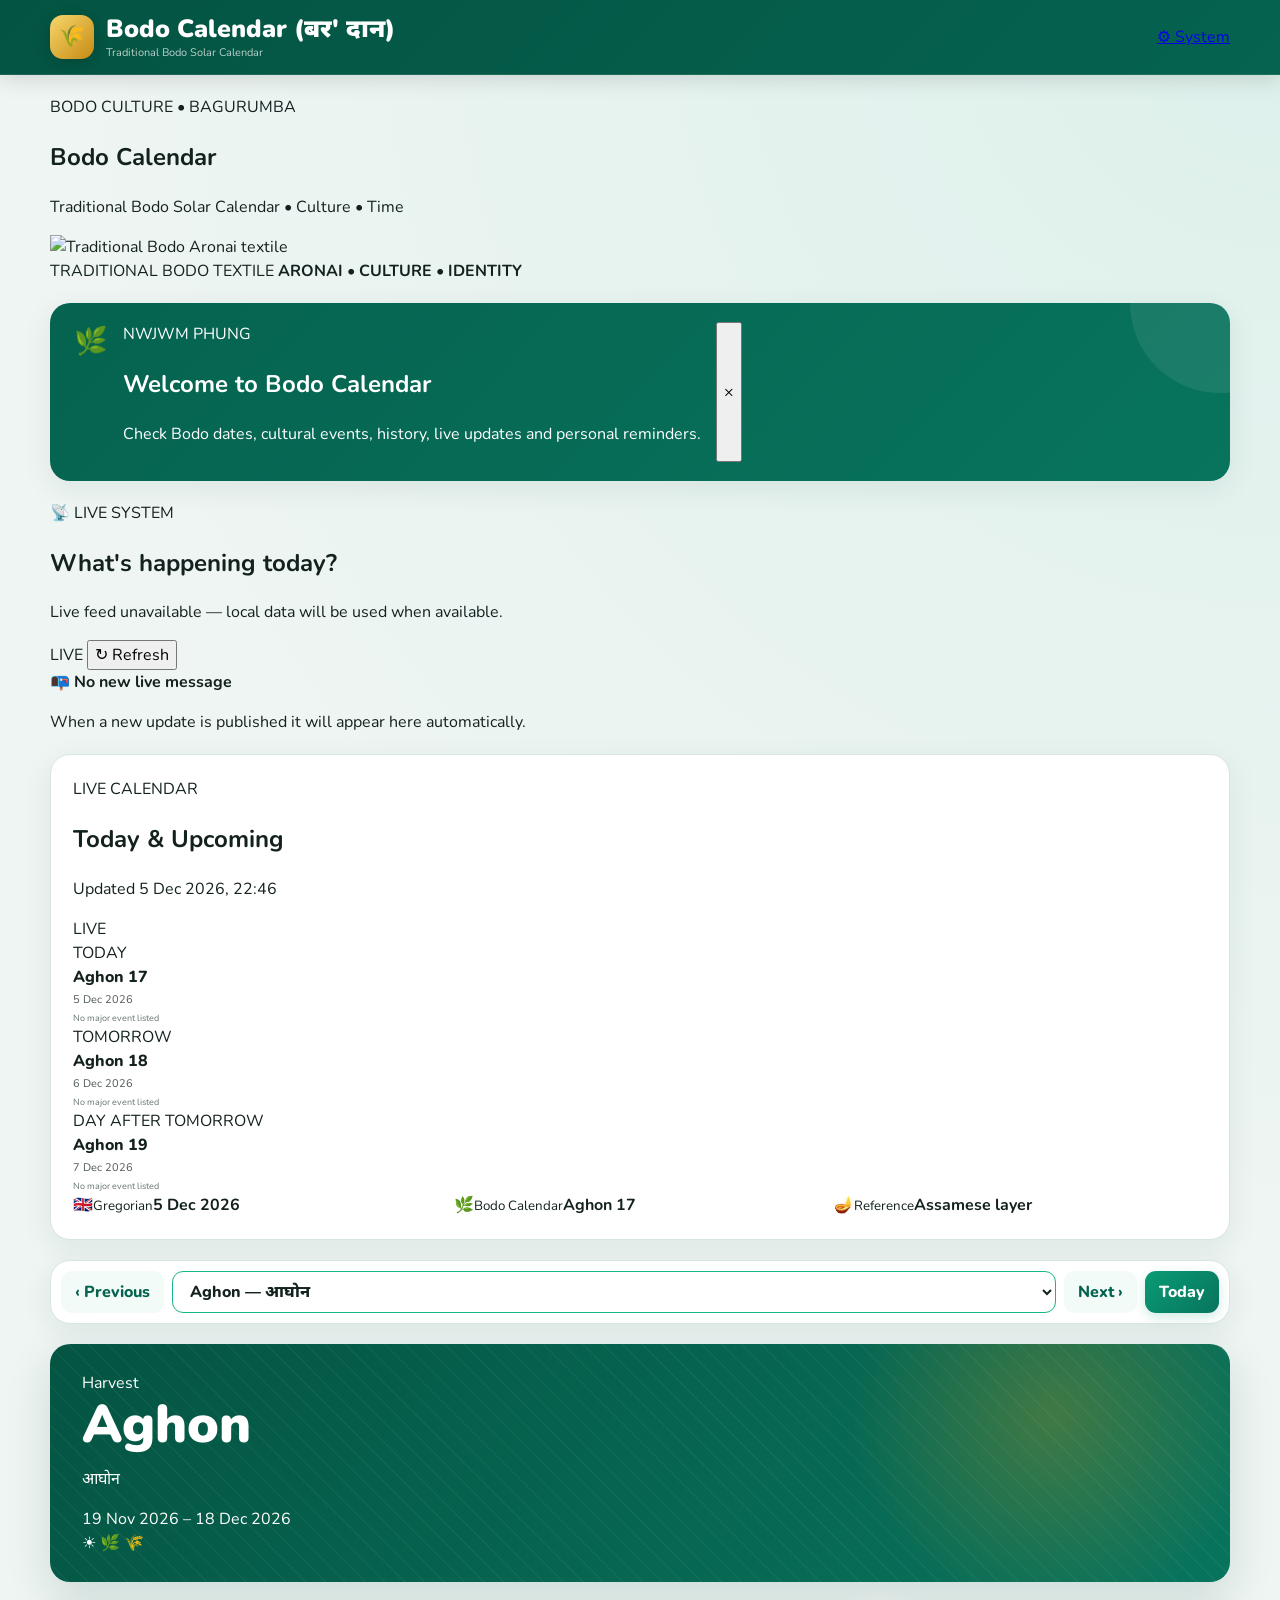
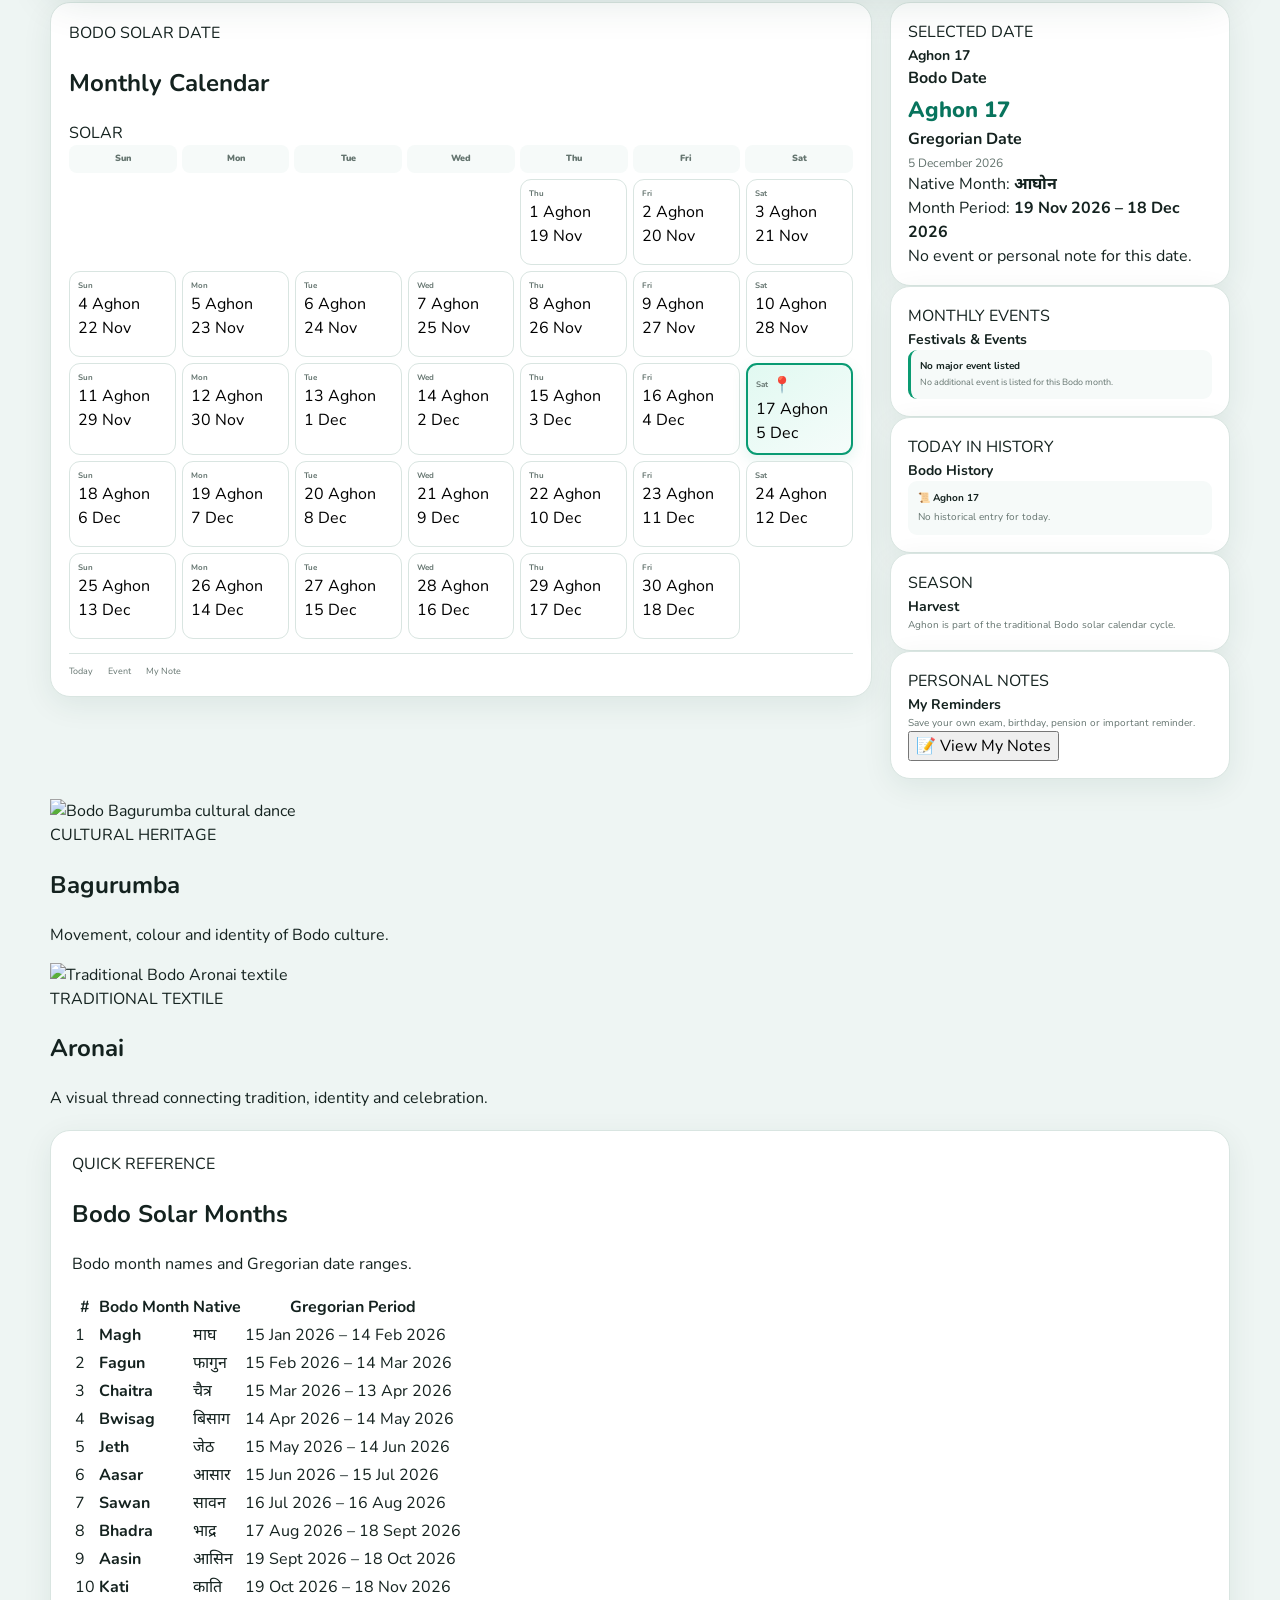
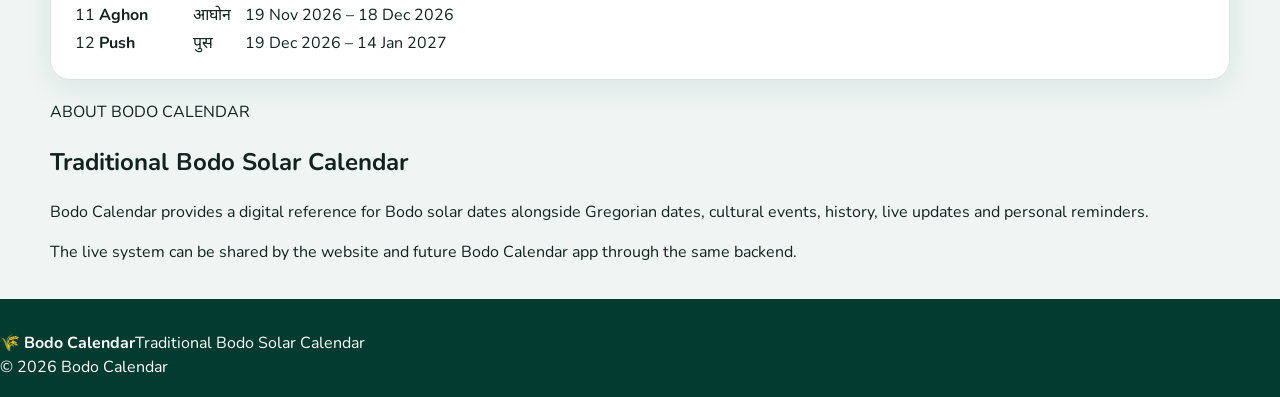
==== commit ed4e7039: "Add files via upload" ====
--- a/index.html
+++ b/index.html
@@ -1,1522 +1,267 @@
 <!DOCTYPE html>
 <html lang="en">
 <head>
-  <meta charset="UTF-8">
-
-  <meta
-    name="viewport"
-    content="width=device-width, initial-scale=1.0, viewport-fit=cover"
-  >
-
-  <meta
-    name="description"
-    content="Bodo Calendar — Traditional Bodo Solar Calendar with Gregorian dates, Bodo cultural events, historical anniversaries and personal reminders."
-  >
-
-  <meta name="theme-color" content="#075c47">
-  <meta name="mobile-web-app-capable" content="yes">
-  <meta name="apple-mobile-web-app-capable" content="yes">
-  <meta name="apple-mobile-web-app-status-bar-style" content="default">
-  <meta name="apple-mobile-web-app-title" content="Bodo Calendar">
-
-  <title>Bodo Calendar — बर' दान</title>
-
-  <link rel="manifest" href="./manifest.json">
-  <link rel="icon" type="image/png" href="./assets/favicon.png">
-
-  <link rel="stylesheet" href="./css/style.css?v=8.0">
-
-  <link rel="preconnect" href="https://fonts.googleapis.com">
-  <link rel="preconnect" href="https://fonts.gstatic.com" crossorigin>
-
-  <link
-    href="https://fonts.googleapis.com/css2?family=Noto+Sans+Devanagari:wght@400;500;600;700;800&family=Nunito:wght@400;500;600;700;800;900&display=swap"
-    rel="stylesheet"
-  >
+<meta charset="UTF-8">
+<meta name="viewport" content="width=device-width,initial-scale=1,viewport-fit=cover">
+<meta name="theme-color" content="#075c47">
+<meta name="description" content="Bodo Calendar — Traditional Bodo Solar Calendar with live cultural updates, Bodo dates, events and personal reminders.">
+<meta name="mobile-web-app-capable" content="yes">
+<meta name="apple-mobile-web-app-capable" content="yes">
+<title>Bodo Calendar — बर' दान</title>
+<link rel="manifest" href="./manifest.json">
+<link rel="icon" href="./assets/favicon.svg" type="image/svg+xml">
+<link rel="stylesheet" href="./css/style.css?v=10.0">
+<link rel="preconnect" href="https://fonts.googleapis.com">
+<link rel="preconnect" href="https://fonts.gstatic.com" crossorigin>
+<link href="https://fonts.googleapis.com/css2?family=Noto+Sans+Devanagari:wght@400;500;600;700;800;900&family=Nunito:wght@400;500;600;700;800;900&display=swap" rel="stylesheet">
 </head>
-
 <body>
-
-<div id="app" class="app-shell">
-
-  <!-- =====================================================
-       HEADER
-       ===================================================== -->
-
-  <header class="site-header">
-
-    <div class="header-inner">
-
-      <a href="./" class="brand-area" aria-label="Bodo Calendar Home">
-
-        <div class="brand-logo">
-          🌾
-        </div>
-
-        <div class="brand-text">
-          <h1>
-            Bodo Calendar
-            <span class="brand-bodo">(बर' दान)</span>
-          </h1>
-
-          <p>
-            Traditional Bodo Solar Calendar
-          </p>
-        </div>
-
-      </a>
-
-      <div class="header-actions">
-
-        <button
-          type="button"
-          id="installAppBtn"
-          class="header-icon-btn hidden"
-          aria-label="Install Bodo Calendar"
-          title="Install Bodo Calendar"
-        >
-          📲
-        </button>
-
-        <button
-          type="button"
-          id="vipButton"
-          class="vip-button"
-        >
-          👑 <span>Go VIP</span>
-        </button>
-
+<div id="app">
+
+<header class="site-header">
+  <div class="header-inner">
+    <a href="./" class="brand-area">
+      <div class="brand-logo">🌾</div>
+      <div class="brand-text">
+        <h1>Bodo Calendar <span>(बर' दान)</span></h1>
+        <p>Traditional Bodo Solar Calendar</p>
       </div>
-
-    </div>
-
-  </header>
-
-
-  <!-- =====================================================
-       MAIN
-       ===================================================== -->
-
-  <main class="main-container">
-
-    <!-- ===================================================
-         BODO CULTURAL HERO
-         =================================================== -->
-
-    <section class="bodo-culture-hero">
-
-      <div class="bodo-hero-image">
-
-        <img
-          src="./assets/1735633-bagrumba.jpg"
-          alt="Traditional Bodo women performing Bagurumba cultural dance"
-          loading="eager"
-          decoding="async"
-          onerror="this.style.display='none';this.parentElement.classList.add('image-fallback')"
-        >
-
-        <div class="bodo-hero-pattern"></div>
-        <div class="bodo-hero-overlay"></div>
-
-        <div class="bodo-hero-content">
-
-          <span class="bodo-hero-label">
-            BODO CULTURE
-          </span>
-
-          <h2>
-            Bodo Calendar
-          </h2>
-
-          <p>
-            Tradition • Culture • Time
-          </p>
-
-        </div>
-
-      </div>
-
-
-      <!-- =================================================
-           ARONAI
-           ================================================= -->
-
-      <div class="bodo-textile-strip">
-
-        <img
-          src="./assets/bodo-aronai.jpg"
-          alt="Traditional Bodo Aronai textile"
-          loading="lazy"
-          decoding="async"
-          onerror="this.style.display='none';this.parentElement.classList.add('textile-fallback')"
-        >
-
-        <div class="textile-overlay">
-
-          <span>
-            TRADITIONAL BODO TEXTILE
-          </span>
-
-          <strong>
-            ARONAI • CULTURE • IDENTITY
-          </strong>
-
-        </div>
-
-      </div>
-
-    </section>
-
-
-    <!-- ===================================================
-         LIVE SYSTEM / NEWS
-         =================================================== -->
-
-    <section
-      id="liveUpdatesSection"
-      class="live-updates-section"
-    >
-
-      <div class="live-updates-header">
-
-        <div>
-
-          <span class="section-overline">
-            BODO CALENDAR LIVE
-          </span>
-
-          <h2>
-            What's Happening Today?
-          </h2>
-
-          <p id="liveUpdatesStatus">
-            Connecting to live calendar updates...
-          </p>
-
-        </div>
-
-        <button
-          type="button"
-          id="refreshLiveUpdatesBtn"
-          class="secondary-action-button"
-        >
-          ↻ Refresh
-        </button>
-
-      </div>
-
-
-      <div
-        id="liveUpdatesList"
-        class="live-updates-list"
-      ></div>
-
-
-      <div
-        id="liveEmpty"
-        class="live-empty hidden"
-      >
-        <div class="live-empty-icon">
-          📢
-        </div>
-
-        <strong>
-          No new updates right now
-        </strong>
-
-        <span>
-          New cultural and calendar updates will appear here.
-        </span>
-      </div>
-
-
-      <div
-        id="liveSystemInfo"
-        class="live-system-info hidden"
-      >
-
-        <span>🌿</span>
-
-        <span id="liveSystemInfoText">
-          Live system status
-        </span>
-
-      </div>
-
-    </section>
-
-
-    <!-- ===================================================
-         WELCOME
-         =================================================== -->
-
-    <section
-      id="welcomeCard"
-      class="welcome-card"
-    >
-
-      <div class="welcome-icon">
-        🌿
-      </div>
-
-      <div class="welcome-content">
-
-        <span class="welcome-overline">
-          NWJWM PHUNG
-        </span>
-
-        <h2>
-          Welcome to Bodo Calendar
-        </h2>
-
-        <p>
-          Traditional Bodo Solar Calendar is now live.
-          Check Bodo dates, cultural events, historical
-          anniversaries, holidays and personal reminders.
-        </p>
-
-      </div>
-
-      <button
-        type="button"
-        id="closeWelcomeBtn"
-        class="close-card-btn"
-        aria-label="Close welcome message"
-      >
-        ×
-      </button>
-
-    </section>
-
-
-    <!-- ===================================================
-         NOTIFICATION
-         =================================================== -->
-
-    <section
-      id="notificationPanel"
-      class="notification-panel hidden"
-      aria-live="polite"
-    >
-
-      <div class="notification-icon">
-        📢
-      </div>
-
-      <div class="notification-content">
-
-        <div class="notification-heading-row">
-
-          <h2 id="notificationTitle">
-            Latest Update
-          </h2>
-
-          <span
-            id="notificationBadge"
-            class="notification-badge"
-          >
-            UPDATE
-          </span>
-
-        </div>
-
-        <p id="notificationMessage">
-          Welcome to Bodo Calendar.
-        </p>
-
-        <small id="notificationDate"></small>
-
-      </div>
-
-      <button
-        type="button"
-        id="closeNotificationBtn"
-        class="close-card-btn"
-        aria-label="Close notification"
-      >
-        ×
-      </button>
-
-    </section>
-
-
-    <!-- ===================================================
-         LIVE CALENDAR
-         =================================================== -->
-
-    <section
-      id="todayAlertBox"
-      class="live-calendar-panel"
-    >
-
-      <div class="live-panel-header">
-
-        <div>
-
-          <span class="live-small-label">
-            LIVE CALENDAR
-          </span>
-
-          <h2>
-            Today &amp; Upcoming
-          </h2>
-
-          <p id="liveStatusUpdated">
-            Automatically updated every day
-          </p>
-
-        </div>
-
-        <div class="live-indicator">
-          <span class="live-dot"></span>
-          LIVE
-        </div>
-
-      </div>
-
-
-      <div class="live-date-grid">
-
-        <article class="live-date-card today-live-card">
-
-          <div class="live-card-top">
-
-            <span class="live-card-label">
-              TODAY
-            </span>
-
-            <span>📅</span>
-
-          </div>
-
-          <div
-            id="todayAlertText"
-            class="live-date-content"
-          >
-            Loading...
-          </div>
-
-        </article>
-
-
-        <article class="live-date-card">
-
-          <div class="live-card-top">
-
-            <span class="live-card-label">
-              TOMORROW
-            </span>
-
-            <span>➡️</span>
-
-          </div>
-
-          <div
-            id="tomorrowAlertText"
-            class="live-date-content"
-          >
-            Loading...
-          </div>
-
-        </article>
-
-
-        <article class="live-date-card">
-
-          <div class="live-card-top">
-
-            <span class="live-card-label">
-              DAY AFTER TOMORROW
-            </span>
-
-            <span>🔮</span>
-
-          </div>
-
-          <div
-            id="dayAfterTomorrowAlertText"
-            class="live-date-content"
-          >
-            Loading...
-          </div>
-
-        </article>
-
-      </div>
-
-
-      <div
-        id="calendarSystemStatus"
-        class="calendar-system-status"
-      >
-
-        <div class="system-status-title">
-          Today's Calendar
-        </div>
-
-        <div class="calendar-system-grid">
-
-          <div class="system-card">
-
-            <span class="system-icon">
-              🇬🇧
-            </span>
-
-            <div>
-
-              <span class="system-label">
-                Gregorian Calendar
-              </span>
-
-              <strong id="englishTodayStatus">
-                Loading...
-              </strong>
-
-            </div>
-
-          </div>
-
-
-          <div class="system-card">
-
-            <span class="system-icon">
-              🌿
-            </span>
-
-            <div>
-
-              <span class="system-label">
-                Bodo Calendar
-              </span>
-
-              <strong id="bodoTodayStatus">
-                Loading...
-              </strong>
-
-            </div>
-
-          </div>
-
-
-          <div class="system-card">
-
-            <span class="system-icon">
-              🟠
-            </span>
-
-            <div>
-
-              <span class="system-label">
-                Assamese Reference
-              </span>
-
-              <strong id="assameseTodayStatus">
-                Reference layer
-              </strong>
-
-            </div>
-
-          </div>
-
-        </div>
-
-      </div>
-
-    </section>
-
-
-    <!-- ===================================================
-         MONTH NAVIGATION
-         =================================================== -->
-
-    <section
-      class="calendar-navigation-card"
-      aria-label="Calendar navigation"
-    >
-
-      <button
-        type="button"
-        id="prevMonthBtn"
-        class="nav-button"
-      >
-        ‹ Previous
-      </button>
-
-      <div class="month-selector-wrapper">
-
-        <label
-          for="monthSelect"
-          class="sr-only"
-        >
-          Select Bodo month
-        </label>
-
-        <select
-          id="monthSelect"
-          class="month-selector"
-        ></select>
-
-      </div>
-
-      <button
-        type="button"
-        id="nextMonthBtn"
-        class="nav-button"
-      >
-        Next ›
-      </button>
-
-      <button
-        type="button"
-        id="todayBtn"
-        class="today-button"
-      >
-        Today
-      </button>
-
-    </section>
-
-
-    <!-- ===================================================
-         MONTH BANNER
-         =================================================== -->
-
-    <section
-      id="monthBanner"
-      class="month-banner"
-    >
-
-      <div class="month-banner-content">
-
-        <span
-          id="monthSeasonLabel"
-          class="month-season-label"
-        >
-          BODO SOLAR MONTH
-        </span>
-
-        <h2 id="currentMonthName">
-          Aasin
-        </h2>
-
-        <p
-          id="currentMonthNativeName"
-          class="month-native-name"
-        >
-          आसिन
-        </p>
-
-        <div class="month-date-range">
-          <span id="currentMonthDateRange">
-            Loading...
-          </span>
-        </div>
-
-      </div>
-
-      <div
-        class="month-banner-decoration"
-        aria-hidden="true"
-      >
-        ☀️ 🌿 🌾
-      </div>
-
-    </section>
-
-
-    <!-- ===================================================
-         CALENDAR + SIDEBAR
-         =================================================== -->
-
-    <div class="calendar-layout">
-
-      <section
-        class="calendar-main-section"
-        aria-label="Bodo calendar"
-      >
-
-        <div class="calendar-title-row">
-
-          <div>
-
-            <span class="calendar-overline">
-              BODO SOLAR DATE
-            </span>
-
-            <h3>
-              Monthly Calendar
-            </h3>
-
-          </div>
-
-          <span class="calendar-cycle-badge">
-            SOLAR
-          </span>
-
-        </div>
-
-
-        <div
-          id="weekdayHeader"
-          class="weekday-header"
-        ></div>
-
-
-        <div
-          id="calendarGrid"
-          class="calendar-grid"
-        ></div>
-
-
-        <div class="calendar-legend">
-
-          <div class="legend-item">
-            <span class="legend-dot today-legend"></span>
-            Today
-          </div>
-
-          <div class="legend-item">
-            <span class="legend-dot event-legend"></span>
-            Event
-          </div>
-
-          <div class="legend-item">
-            <span class="legend-dot note-legend"></span>
-            My Note
-          </div>
-
-        </div>
-
-      </section>
-
-
-      <!-- =================================================
-           SIDEBAR
-           ================================================= -->
-
-      <aside class="events-sidebar">
-
-        <section
-          id="selectedDatePanel"
-          class="sidebar-card"
-        >
-
-          <div class="sidebar-card-heading">
-
-            <span class="sidebar-icon">
-              📅
-            </span>
-
-            <div>
-
-              <span class="sidebar-overline">
-                SELECTED DATE
-              </span>
-
-              <h3 id="selectedDateTitle">
-                Select a date
-              </h3>
-
-            </div>
-
-          </div>
-
-          <div
-            id="selectedDateDetails"
-            class="selected-date-details"
-          >
-            Tap any calendar date to see details.
-          </div>
-
-          <button
-            type="button"
-            id="openSelectedDateBtn"
-            class="secondary-action-button"
-          >
-            📅 View Full Date Details
-          </button>
-
-        </section>
-
-
-        <section
-          id="eventsPanel"
-          class="sidebar-card"
-        >
-
-          <div class="sidebar-card-heading">
-
-            <span class="sidebar-icon">
-              🎉
-            </span>
-
-            <div>
-
-              <span class="sidebar-overline">
-                MONTHLY EVENTS
-              </span>
-
-              <h3>
-                Festivals &amp; Events
-              </h3>
-
-            </div>
-
-          </div>
-
-          <div
-            id="eventsList"
-            class="events-list"
-          ></div>
-
-        </section>
-
-
-        <section
-          id="historyPanel"
-          class="sidebar-card"
-        >
-
-          <div class="sidebar-card-heading">
-
-            <span class="sidebar-icon">
-              📜
-            </span>
-
-            <div>
-
-              <span class="sidebar-overline">
-                TODAY IN HISTORY
-              </span>
-
-              <h3>
-                Bodo History
-              </h3>
-
-            </div>
-
-          </div>
-
-          <div
-            id="historyList"
-            class="history-list"
-          ></div>
-
-        </section>
-
-
-        <section
-          id="seasonPanel"
-          class="sidebar-card"
-        >
-
-          <div class="sidebar-card-heading">
-
-            <span class="sidebar-icon">
-              🌿
-            </span>
-
-            <div>
-
-              <span class="sidebar-overline">
-                SEASON
-              </span>
-
-              <h3 id="seasonTitle">
-                Current Season
-              </h3>
-
-            </div>
-
-          </div>
-
-          <p id="seasonDescription">
-            Loading seasonal information...
-          </p>
-
-        </section>
-
-
-        <section class="sidebar-card">
-
-          <div class="sidebar-card-heading">
-
-            <span class="sidebar-icon">
-              📝
-            </span>
-
-            <div>
-
-              <span class="sidebar-overline">
-                PERSONAL NOTES
-              </span>
-
-              <h3>
-                My Reminders
-              </h3>
-
-            </div>
-
-          </div>
-
-          <p>
-            Save your own exam, birthday, pension,
-            important event or personal reminder.
-          </p>
-
-          <button
-            type="button"
-            id="openNotesBtn"
-            class="secondary-action-button"
-          >
-            📝 View My Notes
-          </button>
-
-        </section>
-
-      </aside>
-
-    </div>
-
-
-    <!-- ===================================================
-         QUICK REFERENCE
-         =================================================== -->
-
-    <section class="reference-section">
-
-      <div class="section-heading">
-
-        <span class="section-overline">
-          QUICK REFERENCE
-        </span>
-
-        <h2>
-          Bodo Solar Months
-        </h2>
-
-        <p>
-          Bodo month names and Gregorian date ranges.
-        </p>
-
-      </div>
-
-      <div class="reference-table-wrapper">
-
-        <table class="reference-table">
-
-          <thead>
-
-            <tr>
-              <th>#</th>
-              <th>Bodo Month</th>
-              <th>Native</th>
-              <th>Gregorian Period</th>
-            </tr>
-
-          </thead>
-
-          <tbody id="monthReferenceBody"></tbody>
-
-        </table>
-
-      </div>
-
-    </section>
-
-
-    <!-- ===================================================
-         ABOUT
-         =================================================== -->
-
-    <section class="about-calendar-card">
-
-      <div class="about-icon">
-        🌿
-      </div>
-
-      <div>
-
-        <span class="section-overline">
-          ABOUT BODO CALENDAR
-        </span>
-
-        <h2>
-          Traditional Bodo Solar Calendar
-        </h2>
-
-        <p>
-          Bodo Calendar provides a digital reference for Bodo
-          solar dates alongside Gregorian dates. It brings
-          cultural events, festivals, historical anniversaries
-          and personal reminders together in one place.
-        </p>
-
-        <p class="about-note">
-          Assamese calendar information is used only as a
-          reference layer.
-        </p>
-
-      </div>
-
-    </section>
-
-
-    <!-- AD -->
-
-    <section
-      id="adContainer"
-      class="ad-container"
-    >
-
-      <div class="ad-placeholder">
-        Advertisement
-      </div>
-
-    </section>
-
-  </main>
-
-
-  <!-- =====================================================
-       FOOTER
-       ===================================================== -->
-
-  <footer class="site-footer">
-
-    <div class="footer-inner">
-
-      <div class="footer-brand">
-
-        <div class="footer-logo">
-          🌾
-        </div>
-
-        <div>
-
-          <h3>
-            Bodo Calendar
-          </h3>
-
-          <p>
-            Traditional Bodo Solar Calendar
-          </p>
-
-        </div>
-
-      </div>
-
-
-      <div class="footer-links">
-
-        <button
-          type="button"
-          id="footerAboutBtn"
-        >
-          About
-        </button>
-
-        <button
-          type="button"
-          id="footerNotesBtn"
-        >
-          My Notes
-        </button>
-
-        <button
-          type="button"
-          id="footerVipBtn"
-        >
-          VIP
-        </button>
-
-      </div>
-
-
-      <div class="footer-bottom">
-
-        <p>
-          © <span id="copyrightYear"></span>
-          Bodo Calendar. All rights reserved.
-        </p>
-
-        <p>
-          Designed for Bodo cultural &amp; calendar reference.
-        </p>
-
-      </div>
-
-    </div>
-
-  </footer>
-
-</div>
-
-
-<!-- =======================================================
-     DATE MODAL
-     ======================================================= -->
-
-<div
-  id="dateModal"
-  class="modal-overlay hidden"
-  role="dialog"
-  aria-modal="true"
-  aria-labelledby="dateModalTitle"
->
-
+    </a>
+    <div class="header-actions">
+      <button id="installAppBtn" class="header-action hidden" type="button">📲 <span>Install</span></button>
+      <a class="header-action admin-link" href="./admin.html">⚙ System</a>
+    </div>
+  </div>
+</header>
+
+<main class="main-container">
+
+<section class="hero-card">
+  <div class="hero-image">
+    <img src="./assets/1735633-bagrumba.jpg" alt="Bodo women performing Bagurumba cultural dance" loading="eager"
+         onerror="this.style.display='none';this.closest('.hero-image').classList.add('image-failed')">
+    <div class="hero-overlay"></div>
+    <div class="hero-pattern"></div>
+    <div class="hero-content">
+      <span class="eyebrow">BODO CULTURE • BAGURUMBA</span>
+      <h2>Bodo Calendar</h2>
+      <p>Traditional Bodo Solar Calendar • Culture • Time</p>
+    </div>
+  </div>
+  <div class="aronai-strip">
+    <img src="./assets/bodo-aronai.jpg" alt="Traditional Bodo Aronai textile" loading="lazy"
+         onerror="this.closest('.aronai-strip').classList.add('image-failed')">
+    <div class="aronai-overlay">
+      <span>TRADITIONAL BODO TEXTILE</span>
+      <strong>ARONAI • CULTURE • IDENTITY</strong>
+    </div>
+  </div>
+</section>
+
+<section id="welcomeCard" class="welcome-card">
+  <div class="welcome-icon">🌿</div>
+  <div>
+    <span class="eyebrow">NWJWM PHUNG</span>
+    <h2>Welcome to Bodo Calendar</h2>
+    <p>Check Bodo dates, cultural events, history, live updates and personal reminders.</p>
+  </div>
+  <button id="closeWelcomeBtn" class="icon-close" type="button">×</button>
+</section>
+
+<section id="liveUpdatesSection" class="live-updates-section">
+  <div class="section-top live-top">
+    <div>
+      <span class="eyebrow">📡 LIVE SYSTEM</span>
+      <h2>What's happening today?</h2>
+      <p id="liveUpdatesStatus">Connecting to live updates…</p>
+    </div>
+    <div class="live-actions">
+      <span class="live-pill"><i></i> LIVE</span>
+      <button id="refreshLiveBtn" class="small-action" type="button">↻ Refresh</button>
+    </div>
+  </div>
+  <div id="liveSystemInfo" class="system-info hidden">
+    <strong>⚙ Auto Research</strong>
+    <span id="liveSystemInfoText">Live backend is not configured yet.</span>
+  </div>
+  <div id="liveUpdatesList" class="live-updates-list"></div>
+  <div id="liveEmpty" class="live-empty hidden">
+    <span>📭</span>
+    <strong>No new live message</strong>
+    <p>When a new update is published it will appear here automatically.</p>
+  </div>
+</section>
+
+<section class="live-calendar-panel">
+  <div class="section-top">
+    <div>
+      <span class="eyebrow">LIVE CALENDAR</span>
+      <h2>Today & Upcoming</h2>
+      <p id="liveStatusUpdated">Automatically updated</p>
+    </div>
+    <span class="live-pill"><i></i> LIVE</span>
+  </div>
+  <div class="upcoming-grid">
+    <article class="upcoming-card today"><span>TODAY</span><div id="todayAlertText">Loading…</div></article>
+    <article class="upcoming-card"><span>TOMORROW</span><div id="tomorrowAlertText">Loading…</div></article>
+    <article class="upcoming-card"><span>DAY AFTER TOMORROW</span><div id="dayAfterTomorrowAlertText">Loading…</div></article>
+  </div>
+  <div class="calendar-system-grid">
+    <div><span>🇬🇧</span><small>Gregorian</small><strong id="englishTodayStatus">Loading…</strong></div>
+    <div><span>🌿</span><small>Bodo Calendar</small><strong id="bodoTodayStatus">Loading…</strong></div>
+    <div><span>🪔</span><small>Reference</small><strong>Assamese layer</strong></div>
+  </div>
+</section>
+
+<section class="calendar-navigation-card">
+  <button id="prevMonthBtn" class="nav-button" type="button">‹ Previous</button>
+  <select id="monthSelect" class="month-selector" aria-label="Select Bodo month"></select>
+  <button id="nextMonthBtn" class="nav-button" type="button">Next ›</button>
+  <button id="todayBtn" class="today-button" type="button">Today</button>
+</section>
+
+<section class="month-banner">
+  <div>
+    <span id="monthSeasonLabel" class="eyebrow">BODO SOLAR MONTH</span>
+    <h2 id="currentMonthName">Aasin</h2>
+    <p id="currentMonthNativeName">आसिन</p>
+    <span id="currentMonthDateRange" class="date-range">Loading…</span>
+  </div>
+  <div class="banner-mark">☀️ 🌿 🌾</div>
+</section>
+
+<div class="calendar-layout">
+<section class="calendar-main-section">
+  <div class="section-top">
+    <div><span class="eyebrow">BODO SOLAR DATE</span><h2>Monthly Calendar</h2></div>
+    <span class="solar-badge">SOLAR</span>
+  </div>
+  <div id="weekdayHeader" class="weekday-header"></div>
+  <div id="calendarGrid" class="calendar-grid"></div>
+  <div class="calendar-legend">
+    <span><i class="legend-today"></i> Today</span>
+    <span><i class="legend-event"></i> Event</span>
+    <span><i class="legend-note"></i> My Note</span>
+  </div>
+</section>
+
+<aside class="sidebar">
+  <section class="sidebar-card">
+    <span class="eyebrow">SELECTED DATE</span>
+    <h3 id="selectedDateTitle">Select a date</h3>
+    <div id="selectedDateDetails">Tap a calendar date to see details.</div>
+  </section>
+  <section class="sidebar-card">
+    <span class="eyebrow">MONTHLY EVENTS</span>
+    <h3>Festivals & Events</h3>
+    <div id="eventsList"></div>
+  </section>
+  <section class="sidebar-card">
+    <span class="eyebrow">TODAY IN HISTORY</span>
+    <h3>Bodo History</h3>
+    <div id="historyList"><div class="muted">No historical entry for today.</div></div>
+  </section>
+  <section class="sidebar-card">
+    <span class="eyebrow">SEASON</span>
+    <h3 id="seasonTitle">Current Season</h3>
+    <p id="seasonDescription">Loading…</p>
+  </section>
+  <section class="sidebar-card">
+    <span class="eyebrow">PERSONAL NOTES</span>
+    <h3>My Reminders</h3>
+    <p>Save your own exam, birthday, pension or important reminder.</p>
+    <button id="openNotesBtn" class="primary-button" type="button">📝 View My Notes</button>
+  </section>
+</aside>
+</div>
+
+<section class="culture-feature-grid">
+  <article class="culture-feature-card culture-photo-card">
+    <img src="./assets/1735633-bagrumba.jpg" alt="Bodo Bagurumba cultural dance" loading="lazy">
+    <div class="culture-feature-overlay">
+      <span class="eyebrow">CULTURAL HERITAGE</span>
+      <h2>Bagurumba</h2>
+      <p>Movement, colour and identity of Bodo culture.</p>
+    </div>
+  </article>
+  <article class="culture-feature-card aronai-feature-card">
+    <img src="./assets/bodo-aronai.jpg" alt="Traditional Bodo Aronai textile" loading="lazy">
+    <div class="culture-feature-overlay">
+      <span class="eyebrow">TRADITIONAL TEXTILE</span>
+      <h2>Aronai</h2>
+      <p>A visual thread connecting tradition, identity and celebration.</p>
+    </div>
+  </article>
+</section>
+
+<section class="reference-section">
+  <div class="section-top"><div><span class="eyebrow">QUICK REFERENCE</span><h2>Bodo Solar Months</h2><p>Bodo month names and Gregorian date ranges.</p></div></div>
+  <div class="table-wrap">
+    <table><thead><tr><th>#</th><th>Bodo Month</th><th>Native</th><th>Gregorian Period</th></tr></thead><tbody id="monthReferenceBody"></tbody></table>
+  </div>
+</section>
+
+<section class="about-card">
+  <span class="eyebrow">ABOUT BODO CALENDAR</span>
+  <h2>Traditional Bodo Solar Calendar</h2>
+  <p>Bodo Calendar provides a digital reference for Bodo solar dates alongside Gregorian dates, cultural events, history, live updates and personal reminders.</p>
+  <p class="muted">The live system can be shared by the website and future Bodo Calendar app through the same backend.</p>
+</section>
+
+</main>
+
+<footer class="site-footer">
+  <div><strong>🌾 Bodo Calendar</strong><span>Traditional Bodo Solar Calendar</span></div>
+  <div>© <span id="copyrightYear"></span> Bodo Calendar</div>
+</footer>
+</div>
+
+<!-- Date modal -->
+<div id="dateModal" class="modal-overlay hidden">
   <div class="modal-box">
-
-    <div class="modal-header">
-
-      <div>
-
-        <span class="modal-overline">
-          CALENDAR DATE
-        </span>
-
-        <h2 id="dateModalTitle">
-          Date Details
-        </h2>
-
-      </div>
-
-      <button
-        type="button"
-        id="closeDateModalBtn"
-        class="modal-close-btn"
-        aria-label="Close"
-      >
-        ×
-      </button>
-
-    </div>
-
-    <div
-      id="dateModalBody"
-      class="modal-body"
-    ></div>
-
-    <div class="modal-actions">
-
-      <button
-        type="button"
-        id="addNoteFromDateBtn"
-        class="primary-action-button"
-      >
-        📝 Add Personal Note
-      </button>
-
-      <button
-        type="button"
-        id="closeDateModalBottomBtn"
-        class="secondary-action-button"
-      >
-        Close
-      </button>
-
-    </div>
-
-  </div>
-
-</div>
-
-
-<!-- =======================================================
-     NOTE MODAL
-     ======================================================= -->
-
-<div
-  id="noteModal"
-  class="modal-overlay hidden"
-  role="dialog"
-  aria-modal="true"
->
-
-  <div class="modal-box note-modal-box">
-
-    <div class="modal-header">
-
-      <div>
-
-        <span class="modal-overline">
-          PERSONAL REMINDER
-        </span>
-
-        <h2>
-          Add a Note
-        </h2>
-
-      </div>
-
-      <button
-        type="button"
-        id="closeNoteModalBtn"
-        class="modal-close-btn"
-        aria-label="Close"
-      >
-        ×
-      </button>
-
-    </div>
-
-
+    <div class="modal-head"><div><span class="eyebrow">CALENDAR DATE</span><h2 id="dateModalTitle">Date Details</h2></div><button id="closeDateModalBtn" class="icon-close" type="button">×</button></div>
+    <div id="dateModalBody"></div>
+    <div class="modal-actions"><button id="addNoteFromDateBtn" class="primary-button" type="button">📝 Add Personal Note</button><button id="closeDateModalBottomBtn" class="secondary-button" type="button">Close</button></div>
+  </div>
+</div>
+
+<!-- Notes modal -->
+<div id="noteModal" class="modal-overlay hidden">
+  <div class="modal-box">
+    <div class="modal-head"><div><span class="eyebrow">PERSONAL REMINDER</span><h2>Add a Note</h2></div><button id="closeNoteModalBtn" class="icon-close" type="button">×</button></div>
     <form id="noteForm">
-
-      <input
-        type="hidden"
-        id="noteDate"
-        name="date"
-      >
-
-      <div class="form-group">
-
-        <label for="noteCategory">
-          Category
-        </label>
-
-        <select
-          id="noteCategory"
-          name="category"
-          required
-        >
-
-          <option value="Exam">📚 Exam</option>
-          <option value="Birthday">🎂 Birthday</option>
-          <option value="Pension">💰 Pension</option>
-          <option value="Important Event">⭐ Important Event</option>
-          <option value="Other">📝 Other</option>
-
-        </select>
-
-      </div>
-
-
-      <div class="form-group">
-
-        <label for="noteTitle">
-          Title
-        </label>
-
-        <input
-          type="text"
-          id="noteTitle"
-          name="title"
-          maxlength="100"
-          required
-        >
-
-      </div>
-
-
-      <div class="form-group">
-
-        <label for="noteDescription">
-          Details
-        </label>
-
-        <textarea
-          id="noteDescription"
-          name="description"
-          rows="4"
-          maxlength="500"
-        ></textarea>
-
-      </div>
-
-
-      <div class="form-group checkbox-group">
-
-        <label>
-
-          <input
-            type="checkbox"
-            id="noteReminder"
-            name="reminder"
-          >
-
-          <span>
-            Show this as an important reminder
-          </span>
-
-        </label>
-
-      </div>
-
-
-      <div class="modal-actions">
-
-        <button
-          type="submit"
-          class="primary-action-button"
-        >
-          💾 Save Note
-        </button>
-
-        <button
-          type="button"
-          id="cancelNoteBtn"
-          class="secondary-action-button"
-        >
-          Cancel
-        </button>
-
-      </div>
-
+      <input type="hidden" id="noteDate">
+      <label>Category<select id="noteCategory"><option>Exam</option><option>Birthday</option><option>Pension</option><option>Important Event</option><option>Other</option></select></label>
+      <label>Title<input id="noteTitle" maxlength="100" required></label>
+      <label>Details<textarea id="noteDescription" rows="4" maxlength="500"></textarea></label>
+      <label class="check"><input type="checkbox" id="noteReminder"> Show as important reminder</label>
+      <div class="modal-actions"><button class="primary-button" type="submit">💾 Save Note</button><button id="cancelNoteBtn" class="secondary-button" type="button">Cancel</button></div>
     </form>
-
-  </div>
-
-</div>
-
-
-<!-- =======================================================
-     NOTES LIST
-     ======================================================= -->
-
-<div
-  id="notesListModal"
-  class="modal-overlay hidden"
-  role="dialog"
-  aria-modal="true"
->
-
-  <div class="modal-box large-modal-box">
-
-    <div class="modal-header">
-
-      <div>
-
-        <span class="modal-overline">
-          LOCAL STORAGE
-        </span>
-
-        <h2>
-          My Notes
-        </h2>
-
-      </div>
-
-      <button
-        type="button"
-        id="closeNotesListBtn"
-        class="modal-close-btn"
-        aria-label="Close"
-      >
-        ×
-      </button>
-
-    </div>
-
-    <div
-      id="notesListContainer"
-      class="notes-list-container"
-    ></div>
-
-  </div>
-
-</div>
-
-
-<!-- =======================================================
-     VIP
-     ======================================================= -->
-
-<div
-  id="vipModal"
-  class="modal-overlay hidden"
-  role="dialog"
-  aria-modal="true"
->
-
-  <div class="modal-box vip-modal-box">
-
-    <div class="vip-modal-top">
-
-      <div class="vip-crown">
-        👑
-      </div>
-
-      <button
-        type="button"
-        id="closeVipModalBtn"
-        class="modal-close-btn"
-        aria-label="Close"
-      >
-        ×
-      </button>
-
-    </div>
-
-    <span class="modal-overline">
-      BODO CALENDAR VIP
-    </span>
-
-    <h2>
-      Go VIP &amp; Remove Ads
-    </h2>
-
-    <p class="vip-description">
-      Enjoy a cleaner calendar experience with VIP features.
-    </p>
-
-    <div class="vip-benefits">
-
-      <div>✓ Remove advertisements</div>
-      <div>✓ VIP member badge</div>
-      <div>✓ Premium calendar experience</div>
-      <div>✓ Support Bodo Calendar development</div>
-    </div>
-
-    <div class="vip-plans">
-
-      <button
-        type="button"
-        class="vip-plan"
-        data-vip-plan="monthly"
-      >
-        <span class="vip-plan-name">Monthly</span>
-        <strong>₹59</strong>
-        <small>per month</small>
-      </button>
-
-      <button
-        type="button"
-        class="vip-plan vip-plan-featured"
-        data-vip-plan="yearly"
-      >
-        <span class="vip-plan-tag">POPULAR</span>
-        <span class="vip-plan-name">Yearly</span>
-        <strong>₹500</strong>
-        <small>per year</small>
-      </button>
-
-    </div>
-
-  </div>
-
-</div>
-
-
-<!-- =======================================================
-     TOAST
-     ======================================================= -->
-
-<div
-  id="toastContainer"
-  class="toast-container"
-></div>
-
-
-<!-- =======================================================
-     LOADING
-     ======================================================= -->
-
-<div
-  id="loadingScreen"
-  class="loading-screen"
->
-
-  <div class="loading-content">
-
-    <div class="loading-logo">
-      🌾
-    </div>
-
-    <h2>
-      Bodo Calendar
-    </h2>
-
-    <p>
-      Loading calendar...
-    </p>
-
-    <div class="loading-spinner"></div>
-
-  </div>
-
-</div>
-
-
-<!-- =======================================================
-     JAVASCRIPT
-     IMPORTANT: ORDER MATTERS
-     ======================================================= -->
-
-<script src="./js/backend-config.js?v=8.0"></script>
-
-<script src="./js/calendar-data.js?v=8.0"></script>
-<script src="./js/events.js?v=8.0"></script>
-<script src="./js/notes.js?v=8.0"></script>
-<script src="./js/vip.js?v=8.0"></script>
-
-<script src="./js/live-system.js?v=8.0"></script>
-<script src="./js/app.js?v=8.0"></script>
-
-
+  </div>
+</div>
+
+<div id="notesListModal" class="modal-overlay hidden">
+  <div class="modal-box large">
+    <div class="modal-head"><div><span class="eyebrow">LOCAL STORAGE</span><h2>My Notes</h2></div><button id="closeNotesListBtn" class="icon-close" type="button">×</button></div>
+    <div id="notesListContainer"></div>
+  </div>
+</div>
+
+<div id="toastContainer" class="toast-container"></div>
+
+<script src="./js/backend-config.js?v=10.0"></script>
+<script src="./js/calendar-data.js"></script>
+<script src="./js/events.js"></script>
+<script src="./js/notes.js"></script>
+<script src="./js/vip.js"></script>
+<script src="./js/live-system.js?v=10.0"></script>
+<script src="./js/app.js?v=10.0"></script>
 <script>
-  /*
-   * PWA SERVICE WORKER
-   */
-  if ("serviceWorker" in navigator) {
-    window.addEventListener("load", function () {
-      navigator.serviceWorker
-        .register("./sw.js")
-        .then(function () {
-          console.log("Bodo Calendar service worker registered.");
-        })
-        .catch(function (error) {
-          console.warn(
-            "Service worker registration failed:",
-            error
-          );
-        });
-    });
-  }
-
-
-  /*
-   * LIVE UPDATE MANUAL REFRESH
-   */
-  document.addEventListener("DOMContentLoaded", function () {
-
-    const refresh =
-      document.getElementById(
-        "refreshLiveUpdatesBtn"
-      );
-
-    if (refresh) {
-
-      refresh.addEventListener(
-        "click",
-        function () {
-
-          if (
-            window.BodoLiveSystem &&
-            typeof window.BodoLiveSystem.load === "function"
-          ) {
-
-            refresh.disabled = true;
-            refresh.textContent = "↻ Updating...";
-
-            Promise.resolve(
-              window.BodoLiveSystem.load()
-            ).finally(function () {
-
-              refresh.disabled = false;
-              refresh.textContent = "↻ Refresh";
-
-            });
-
-          }
-
-        }
-      );
-
-    }
-
+if ("serviceWorker" in navigator) {
+  window.addEventListener("load", () => {
+    navigator.serviceWorker.register("./sw.js").catch(err => console.warn("Bodo Calendar SW:", err));
   });
+}
 </script>
-
 </body>
-</html>+</html>
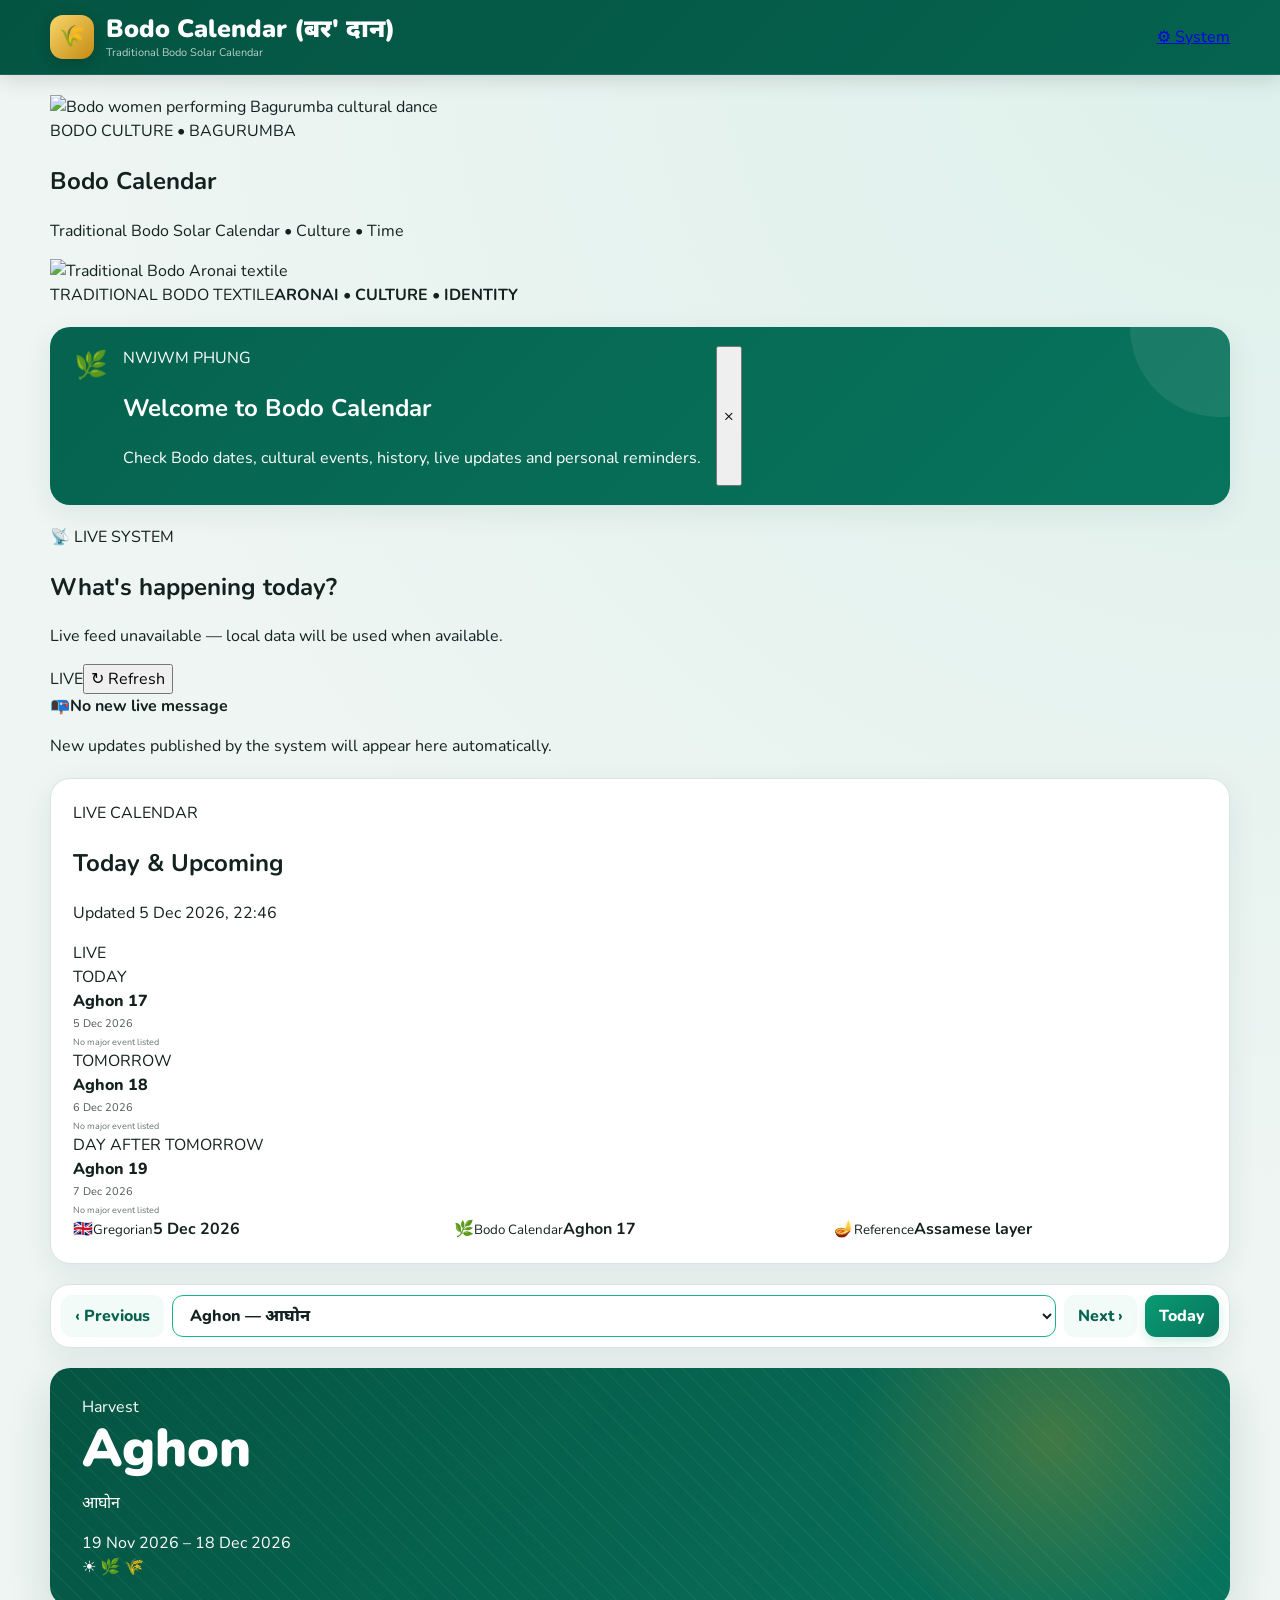
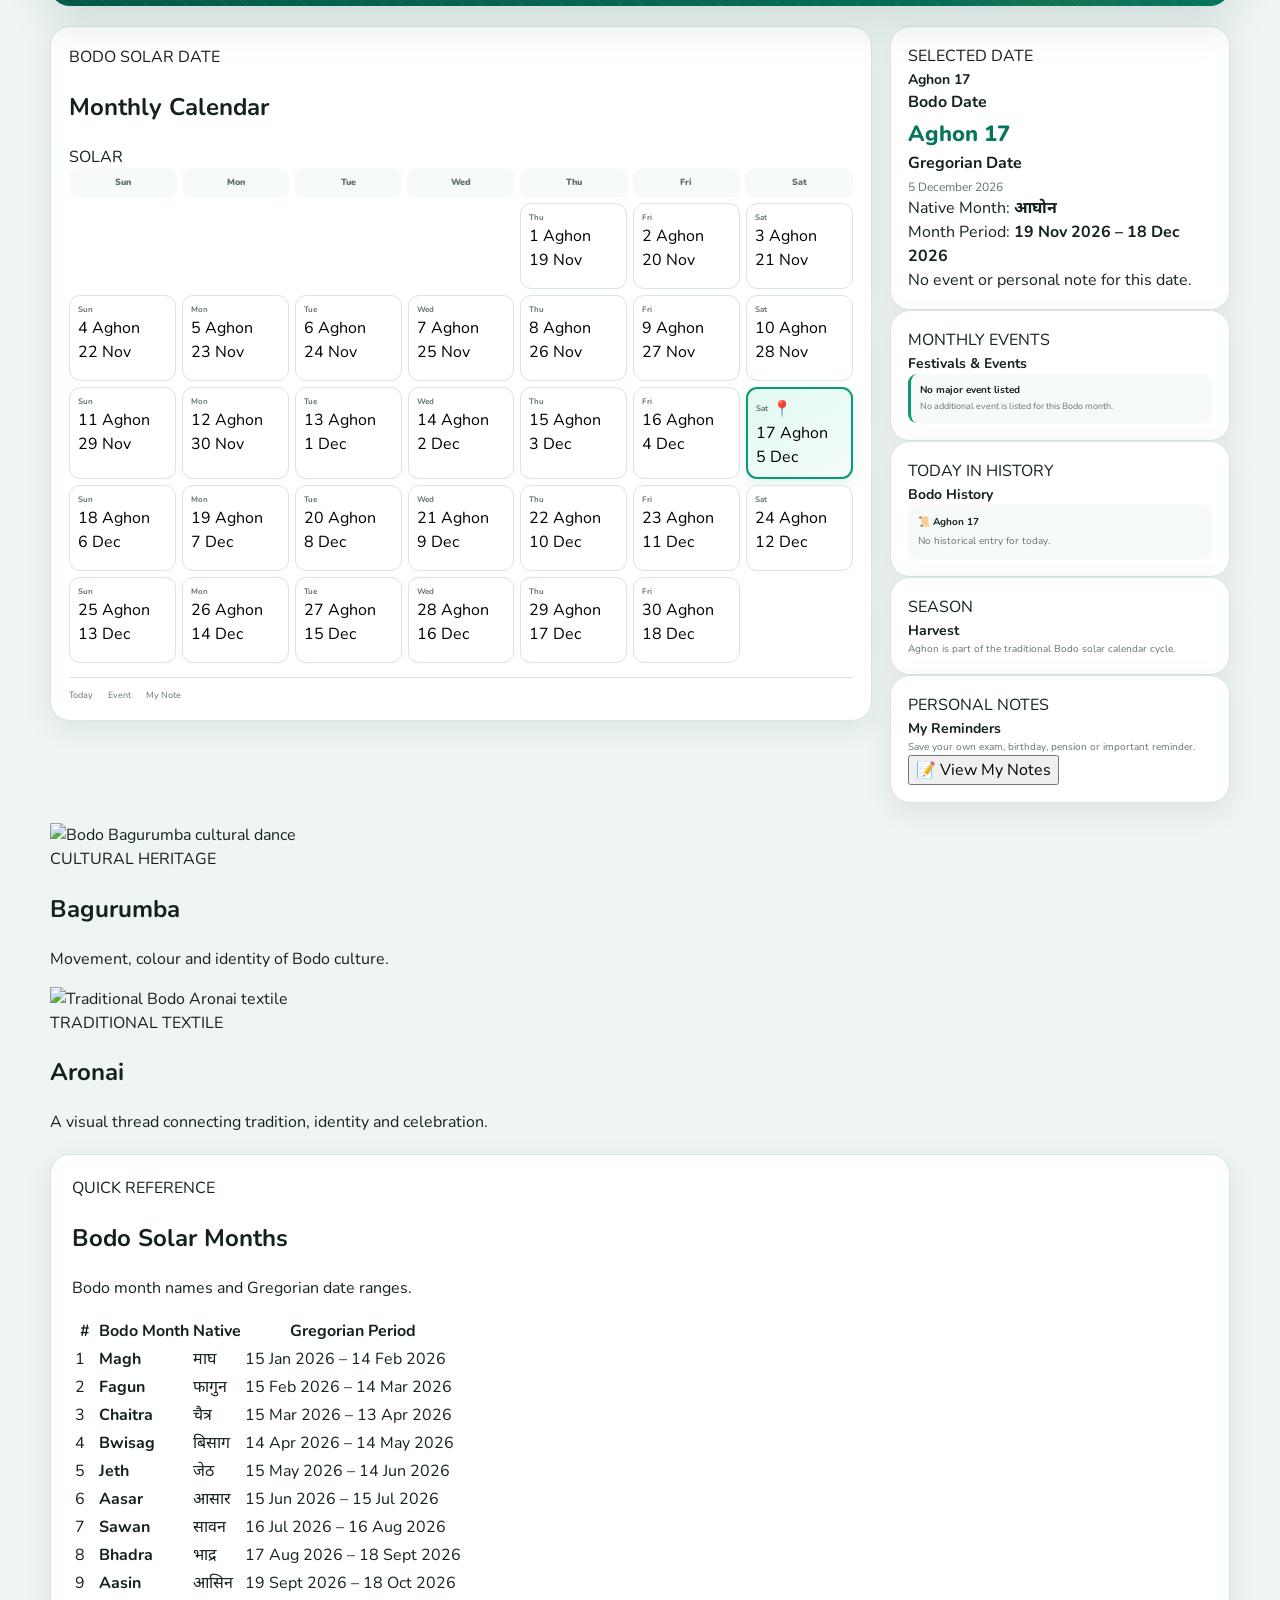
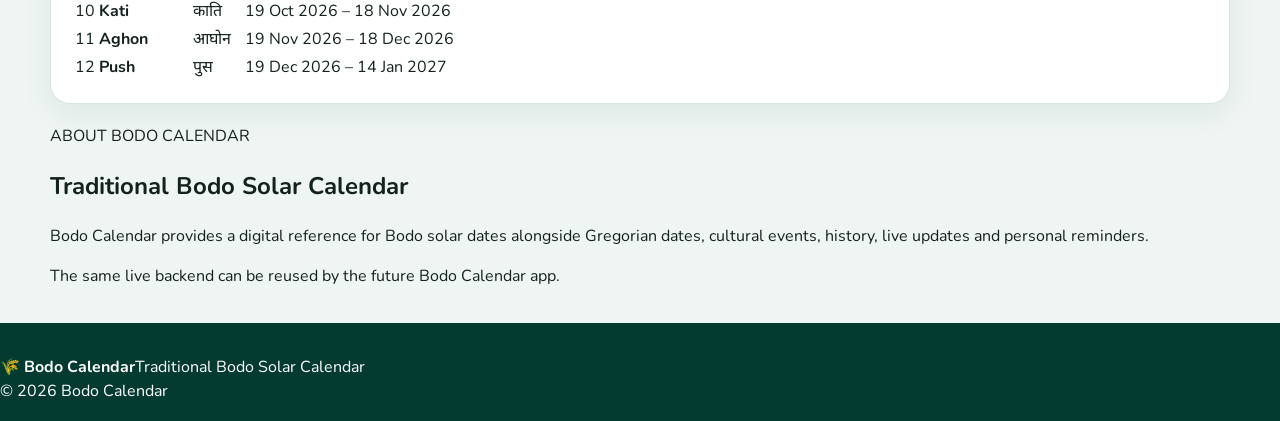
==== commit 7f0ae4c6: "Add files via upload" ====
--- a/index.html
+++ b/index.html
@@ -4,20 +4,20 @@
 <meta charset="UTF-8">
 <meta name="viewport" content="width=device-width,initial-scale=1,viewport-fit=cover">
 <meta name="theme-color" content="#075c47">
-<meta name="description" content="Bodo Calendar — Traditional Bodo Solar Calendar with live cultural updates, Bodo dates, events and personal reminders.">
+<meta name="description" content="Bodo Calendar — Traditional Bodo Solar Calendar with Bodo dates, Gregorian dates, culture, events, history, live updates and personal reminders.">
 <meta name="mobile-web-app-capable" content="yes">
 <meta name="apple-mobile-web-app-capable" content="yes">
 <title>Bodo Calendar — बर' दान</title>
 <link rel="manifest" href="./manifest.json">
 <link rel="icon" href="./assets/favicon.svg" type="image/svg+xml">
 <link rel="stylesheet" href="./css/style.css?v=10.0">
+<link rel="stylesheet" href="./css/fixes-v10.css?v=10.0">
 <link rel="preconnect" href="https://fonts.googleapis.com">
 <link rel="preconnect" href="https://fonts.gstatic.com" crossorigin>
 <link href="https://fonts.googleapis.com/css2?family=Noto+Sans+Devanagari:wght@400;500;600;700;800;900&family=Nunito:wght@400;500;600;700;800;900&display=swap" rel="stylesheet">
 </head>
 <body>
 <div id="app">
-
 <header class="site-header">
   <div class="header-inner">
     <a href="./" class="brand-area">
@@ -28,18 +28,16 @@
       </div>
     </a>
     <div class="header-actions">
-      <button id="installAppBtn" class="header-action hidden" type="button">📲 <span>Install</span></button>
+      <button id="installAppBtn" class="header-action hidden" type="button">📲 <span>Install App</span></button>
       <a class="header-action admin-link" href="./admin.html">⚙ System</a>
     </div>
   </div>
 </header>
 
 <main class="main-container">
-
 <section class="hero-card">
   <div class="hero-image">
-    <img src="./assets/1735633-bagrumba.jpg" alt="Bodo women performing Bagurumba cultural dance" loading="eager"
-         onerror="this.style.display='none';this.closest('.hero-image').classList.add('image-failed')">
+    <img src="./assets/1735633-bagrumba.jpg" alt="Bodo women performing Bagurumba cultural dance" loading="eager">
     <div class="hero-overlay"></div>
     <div class="hero-pattern"></div>
     <div class="hero-content">
@@ -49,58 +47,29 @@
     </div>
   </div>
   <div class="aronai-strip">
-    <img src="./assets/bodo-aronai.jpg" alt="Traditional Bodo Aronai textile" loading="lazy"
-         onerror="this.closest('.aronai-strip').classList.add('image-failed')">
-    <div class="aronai-overlay">
-      <span>TRADITIONAL BODO TEXTILE</span>
-      <strong>ARONAI • CULTURE • IDENTITY</strong>
-    </div>
+    <img src="./assets/bodo-aronai.jpg" alt="Traditional Bodo Aronai textile" loading="lazy">
+    <div class="aronai-overlay"><span>TRADITIONAL BODO TEXTILE</span><strong>ARONAI • CULTURE • IDENTITY</strong></div>
   </div>
 </section>
 
 <section id="welcomeCard" class="welcome-card">
   <div class="welcome-icon">🌿</div>
-  <div>
-    <span class="eyebrow">NWJWM PHUNG</span>
-    <h2>Welcome to Bodo Calendar</h2>
-    <p>Check Bodo dates, cultural events, history, live updates and personal reminders.</p>
-  </div>
+  <div><span class="eyebrow">NWJWM PHUNG</span><h2>Welcome to Bodo Calendar</h2><p>Check Bodo dates, cultural events, history, live updates and personal reminders.</p></div>
   <button id="closeWelcomeBtn" class="icon-close" type="button">×</button>
 </section>
 
 <section id="liveUpdatesSection" class="live-updates-section">
   <div class="section-top live-top">
-    <div>
-      <span class="eyebrow">📡 LIVE SYSTEM</span>
-      <h2>What's happening today?</h2>
-      <p id="liveUpdatesStatus">Connecting to live updates…</p>
-    </div>
-    <div class="live-actions">
-      <span class="live-pill"><i></i> LIVE</span>
-      <button id="refreshLiveBtn" class="small-action" type="button">↻ Refresh</button>
-    </div>
+    <div><span class="eyebrow">📡 LIVE SYSTEM</span><h2>What's happening today?</h2><p id="liveUpdatesStatus">Connecting to live updates…</p></div>
+    <div class="live-actions"><span class="live-pill"><i></i> LIVE</span><button id="refreshLiveBtn" class="small-action" type="button">↻ Refresh</button></div>
   </div>
-  <div id="liveSystemInfo" class="system-info hidden">
-    <strong>⚙ Auto Research</strong>
-    <span id="liveSystemInfoText">Live backend is not configured yet.</span>
-  </div>
+  <div id="liveSystemInfo" class="system-info hidden"><strong>⚙ Auto Research</strong><span id="liveSystemInfoText">Live backend is loading…</span></div>
   <div id="liveUpdatesList" class="live-updates-list"></div>
-  <div id="liveEmpty" class="live-empty hidden">
-    <span>📭</span>
-    <strong>No new live message</strong>
-    <p>When a new update is published it will appear here automatically.</p>
-  </div>
+  <div id="liveEmpty" class="live-empty hidden"><span>📭</span><strong>No new live message</strong><p>New updates published by the system will appear here automatically.</p></div>
 </section>
 
 <section class="live-calendar-panel">
-  <div class="section-top">
-    <div>
-      <span class="eyebrow">LIVE CALENDAR</span>
-      <h2>Today & Upcoming</h2>
-      <p id="liveStatusUpdated">Automatically updated</p>
-    </div>
-    <span class="live-pill"><i></i> LIVE</span>
-  </div>
+  <div class="section-top"><div><span class="eyebrow">LIVE CALENDAR</span><h2>Today & Upcoming</h2><p id="liveStatusUpdated">Automatically updated</p></div><span class="live-pill"><i></i> LIVE</span></div>
   <div class="upcoming-grid">
     <article class="upcoming-card today"><span>TODAY</span><div id="todayAlertText">Loading…</div></article>
     <article class="upcoming-card"><span>TOMORROW</span><div id="tomorrowAlertText">Loading…</div></article>
@@ -121,132 +90,45 @@
 </section>
 
 <section class="month-banner">
-  <div>
-    <span id="monthSeasonLabel" class="eyebrow">BODO SOLAR MONTH</span>
-    <h2 id="currentMonthName">Aasin</h2>
-    <p id="currentMonthNativeName">आसिन</p>
-    <span id="currentMonthDateRange" class="date-range">Loading…</span>
-  </div>
+  <div><span id="monthSeasonLabel" class="eyebrow">BODO SOLAR MONTH</span><h2 id="currentMonthName">Aasin</h2><p id="currentMonthNativeName">आसिन</p><span id="currentMonthDateRange" class="date-range">Loading…</span></div>
   <div class="banner-mark">☀️ 🌿 🌾</div>
 </section>
 
 <div class="calendar-layout">
 <section class="calendar-main-section">
-  <div class="section-top">
-    <div><span class="eyebrow">BODO SOLAR DATE</span><h2>Monthly Calendar</h2></div>
-    <span class="solar-badge">SOLAR</span>
-  </div>
+  <div class="section-top"><div><span class="eyebrow">BODO SOLAR DATE</span><h2>Monthly Calendar</h2></div><span class="solar-badge">SOLAR</span></div>
   <div id="weekdayHeader" class="weekday-header"></div>
   <div id="calendarGrid" class="calendar-grid"></div>
-  <div class="calendar-legend">
-    <span><i class="legend-today"></i> Today</span>
-    <span><i class="legend-event"></i> Event</span>
-    <span><i class="legend-note"></i> My Note</span>
-  </div>
+  <div class="calendar-legend"><span><i class="legend-today"></i> Today</span><span><i class="legend-event"></i> Event</span><span><i class="legend-note"></i> My Note</span></div>
 </section>
-
 <aside class="sidebar">
-  <section class="sidebar-card">
-    <span class="eyebrow">SELECTED DATE</span>
-    <h3 id="selectedDateTitle">Select a date</h3>
-    <div id="selectedDateDetails">Tap a calendar date to see details.</div>
-  </section>
-  <section class="sidebar-card">
-    <span class="eyebrow">MONTHLY EVENTS</span>
-    <h3>Festivals & Events</h3>
-    <div id="eventsList"></div>
-  </section>
-  <section class="sidebar-card">
-    <span class="eyebrow">TODAY IN HISTORY</span>
-    <h3>Bodo History</h3>
-    <div id="historyList"><div class="muted">No historical entry for today.</div></div>
-  </section>
-  <section class="sidebar-card">
-    <span class="eyebrow">SEASON</span>
-    <h3 id="seasonTitle">Current Season</h3>
-    <p id="seasonDescription">Loading…</p>
-  </section>
-  <section class="sidebar-card">
-    <span class="eyebrow">PERSONAL NOTES</span>
-    <h3>My Reminders</h3>
-    <p>Save your own exam, birthday, pension or important reminder.</p>
-    <button id="openNotesBtn" class="primary-button" type="button">📝 View My Notes</button>
-  </section>
+  <section class="sidebar-card"><span class="eyebrow">SELECTED DATE</span><h3 id="selectedDateTitle">Select a date</h3><div id="selectedDateDetails">Tap a calendar date to see details.</div></section>
+  <section class="sidebar-card"><span class="eyebrow">MONTHLY EVENTS</span><h3>Festivals & Events</h3><div id="eventsList"></div></section>
+  <section class="sidebar-card"><span class="eyebrow">TODAY IN HISTORY</span><h3>Bodo History</h3><div id="historyList"><div class="muted">No historical entry for today.</div></div></section>
+  <section class="sidebar-card"><span class="eyebrow">SEASON</span><h3 id="seasonTitle">Current Season</h3><p id="seasonDescription">Loading…</p></section>
+  <section class="sidebar-card"><span class="eyebrow">PERSONAL NOTES</span><h3>My Reminders</h3><p>Save your own exam, birthday, pension or important reminder.</p><button id="openNotesBtn" class="primary-button" type="button">📝 View My Notes</button></section>
 </aside>
 </div>
 
 <section class="culture-feature-grid">
-  <article class="culture-feature-card culture-photo-card">
-    <img src="./assets/1735633-bagrumba.jpg" alt="Bodo Bagurumba cultural dance" loading="lazy">
-    <div class="culture-feature-overlay">
-      <span class="eyebrow">CULTURAL HERITAGE</span>
-      <h2>Bagurumba</h2>
-      <p>Movement, colour and identity of Bodo culture.</p>
-    </div>
-  </article>
-  <article class="culture-feature-card aronai-feature-card">
-    <img src="./assets/bodo-aronai.jpg" alt="Traditional Bodo Aronai textile" loading="lazy">
-    <div class="culture-feature-overlay">
-      <span class="eyebrow">TRADITIONAL TEXTILE</span>
-      <h2>Aronai</h2>
-      <p>A visual thread connecting tradition, identity and celebration.</p>
-    </div>
-  </article>
+  <article class="culture-feature-card culture-photo-card"><img src="./assets/1735633-bagrumba.jpg" alt="Bodo Bagurumba cultural dance" loading="lazy"><div class="culture-feature-overlay"><span class="eyebrow">CULTURAL HERITAGE</span><h2>Bagurumba</h2><p>Movement, colour and identity of Bodo culture.</p></div></article>
+  <article class="culture-feature-card aronai-feature-card"><img src="./assets/bodo-aronai.jpg" alt="Traditional Bodo Aronai textile" loading="lazy"><div class="culture-feature-overlay"><span class="eyebrow">TRADITIONAL TEXTILE</span><h2>Aronai</h2><p>A visual thread connecting tradition, identity and celebration.</p></div></article>
 </section>
 
 <section class="reference-section">
   <div class="section-top"><div><span class="eyebrow">QUICK REFERENCE</span><h2>Bodo Solar Months</h2><p>Bodo month names and Gregorian date ranges.</p></div></div>
-  <div class="table-wrap">
-    <table><thead><tr><th>#</th><th>Bodo Month</th><th>Native</th><th>Gregorian Period</th></tr></thead><tbody id="monthReferenceBody"></tbody></table>
-  </div>
+  <div class="table-wrap"><table><thead><tr><th>#</th><th>Bodo Month</th><th>Native</th><th>Gregorian Period</th></tr></thead><tbody id="monthReferenceBody"></tbody></table></div>
 </section>
 
-<section class="about-card">
-  <span class="eyebrow">ABOUT BODO CALENDAR</span>
-  <h2>Traditional Bodo Solar Calendar</h2>
-  <p>Bodo Calendar provides a digital reference for Bodo solar dates alongside Gregorian dates, cultural events, history, live updates and personal reminders.</p>
-  <p class="muted">The live system can be shared by the website and future Bodo Calendar app through the same backend.</p>
-</section>
-
+<section class="about-card"><span class="eyebrow">ABOUT BODO CALENDAR</span><h2>Traditional Bodo Solar Calendar</h2><p>Bodo Calendar provides a digital reference for Bodo solar dates alongside Gregorian dates, cultural events, history, live updates and personal reminders.</p><p class="muted">The same live backend can be reused by the future Bodo Calendar app.</p></section>
 </main>
 
-<footer class="site-footer">
-  <div><strong>🌾 Bodo Calendar</strong><span>Traditional Bodo Solar Calendar</span></div>
-  <div>© <span id="copyrightYear"></span> Bodo Calendar</div>
-</footer>
+<footer class="site-footer"><div><strong>🌾 Bodo Calendar</strong><span>Traditional Bodo Solar Calendar</span></div><div>© <span id="copyrightYear"></span> Bodo Calendar</div></footer>
 </div>
 
-<!-- Date modal -->
-<div id="dateModal" class="modal-overlay hidden">
-  <div class="modal-box">
-    <div class="modal-head"><div><span class="eyebrow">CALENDAR DATE</span><h2 id="dateModalTitle">Date Details</h2></div><button id="closeDateModalBtn" class="icon-close" type="button">×</button></div>
-    <div id="dateModalBody"></div>
-    <div class="modal-actions"><button id="addNoteFromDateBtn" class="primary-button" type="button">📝 Add Personal Note</button><button id="closeDateModalBottomBtn" class="secondary-button" type="button">Close</button></div>
-  </div>
-</div>
-
-<!-- Notes modal -->
-<div id="noteModal" class="modal-overlay hidden">
-  <div class="modal-box">
-    <div class="modal-head"><div><span class="eyebrow">PERSONAL REMINDER</span><h2>Add a Note</h2></div><button id="closeNoteModalBtn" class="icon-close" type="button">×</button></div>
-    <form id="noteForm">
-      <input type="hidden" id="noteDate">
-      <label>Category<select id="noteCategory"><option>Exam</option><option>Birthday</option><option>Pension</option><option>Important Event</option><option>Other</option></select></label>
-      <label>Title<input id="noteTitle" maxlength="100" required></label>
-      <label>Details<textarea id="noteDescription" rows="4" maxlength="500"></textarea></label>
-      <label class="check"><input type="checkbox" id="noteReminder"> Show as important reminder</label>
-      <div class="modal-actions"><button class="primary-button" type="submit">💾 Save Note</button><button id="cancelNoteBtn" class="secondary-button" type="button">Cancel</button></div>
-    </form>
-  </div>
-</div>
-
-<div id="notesListModal" class="modal-overlay hidden">
-  <div class="modal-box large">
-    <div class="modal-head"><div><span class="eyebrow">LOCAL STORAGE</span><h2>My Notes</h2></div><button id="closeNotesListBtn" class="icon-close" type="button">×</button></div>
-    <div id="notesListContainer"></div>
-  </div>
-</div>
-
+<div id="dateModal" class="modal-overlay hidden"><div class="modal-box"><div class="modal-head"><div><span class="eyebrow">CALENDAR DATE</span><h2 id="dateModalTitle">Date Details</h2></div><button id="closeDateModalBtn" class="icon-close" type="button">×</button></div><div id="dateModalBody"></div><div class="modal-actions"><button id="addNoteFromDateBtn" class="primary-button" type="button">📝 Add Personal Note</button><button id="closeDateModalBottomBtn" class="secondary-button" type="button">Close</button></div></div></div>
+<div id="noteModal" class="modal-overlay hidden"><div class="modal-box"><div class="modal-head"><div><span class="eyebrow">PERSONAL REMINDER</span><h2>Add a Note</h2></div><button id="closeNoteModalBtn" class="icon-close" type="button">×</button></div><form id="noteForm"><input type="hidden" id="noteDate"><label>Category<select id="noteCategory"><option>Exam</option><option>Birthday</option><option>Pension</option><option>Important Event</option><option>Other</option></select></label><label>Title<input id="noteTitle" maxlength="100" required></label><label>Details<textarea id="noteDescription" rows="4" maxlength="500"></textarea></label><label class="check"><input type="checkbox" id="noteReminder"> Show as important reminder</label><div class="modal-actions"><button class="primary-button" type="submit">💾 Save Note</button><button id="cancelNoteBtn" class="secondary-button" type="button">Cancel</button></div></form></div></div>
+<div id="notesListModal" class="modal-overlay hidden"><div class="modal-box large"><div class="modal-head"><div><span class="eyebrow">LOCAL STORAGE</span><h2>My Notes</h2></div><button id="closeNotesListBtn" class="icon-close" type="button">×</button></div><div id="notesListContainer"></div></div></div>
 <div id="toastContainer" class="toast-container"></div>
 
 <script src="./js/backend-config.js?v=10.0"></script>
@@ -258,10 +140,8 @@
 <script src="./js/app.js?v=10.0"></script>
 <script>
 if ("serviceWorker" in navigator) {
-  window.addEventListener("load", () => {
-    navigator.serviceWorker.register("./sw.js").catch(err => console.warn("Bodo Calendar SW:", err));
-  });
+  window.addEventListener("load", () => navigator.serviceWorker.register("./sw.js").catch(e => console.warn("Bodo Calendar SW:", e)));
 }
 </script>
 </body>
-</html>
+</html>
